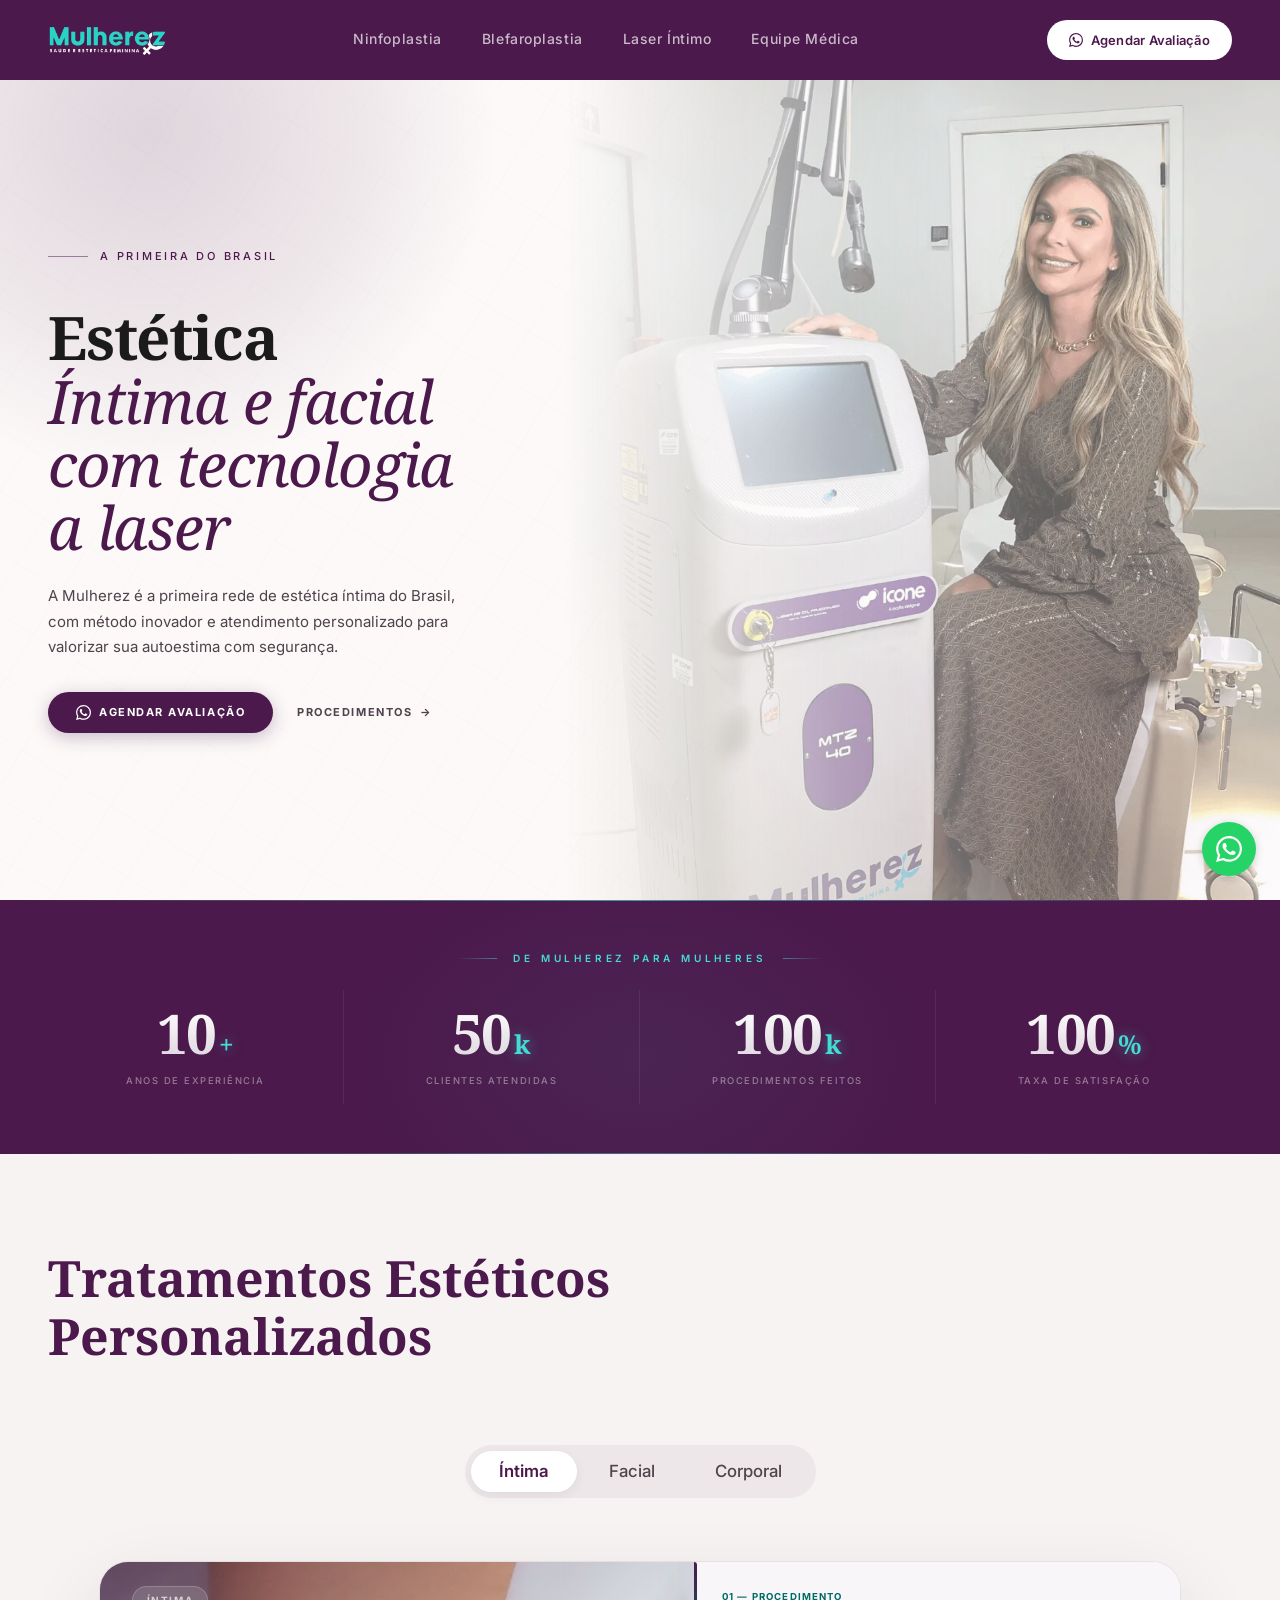
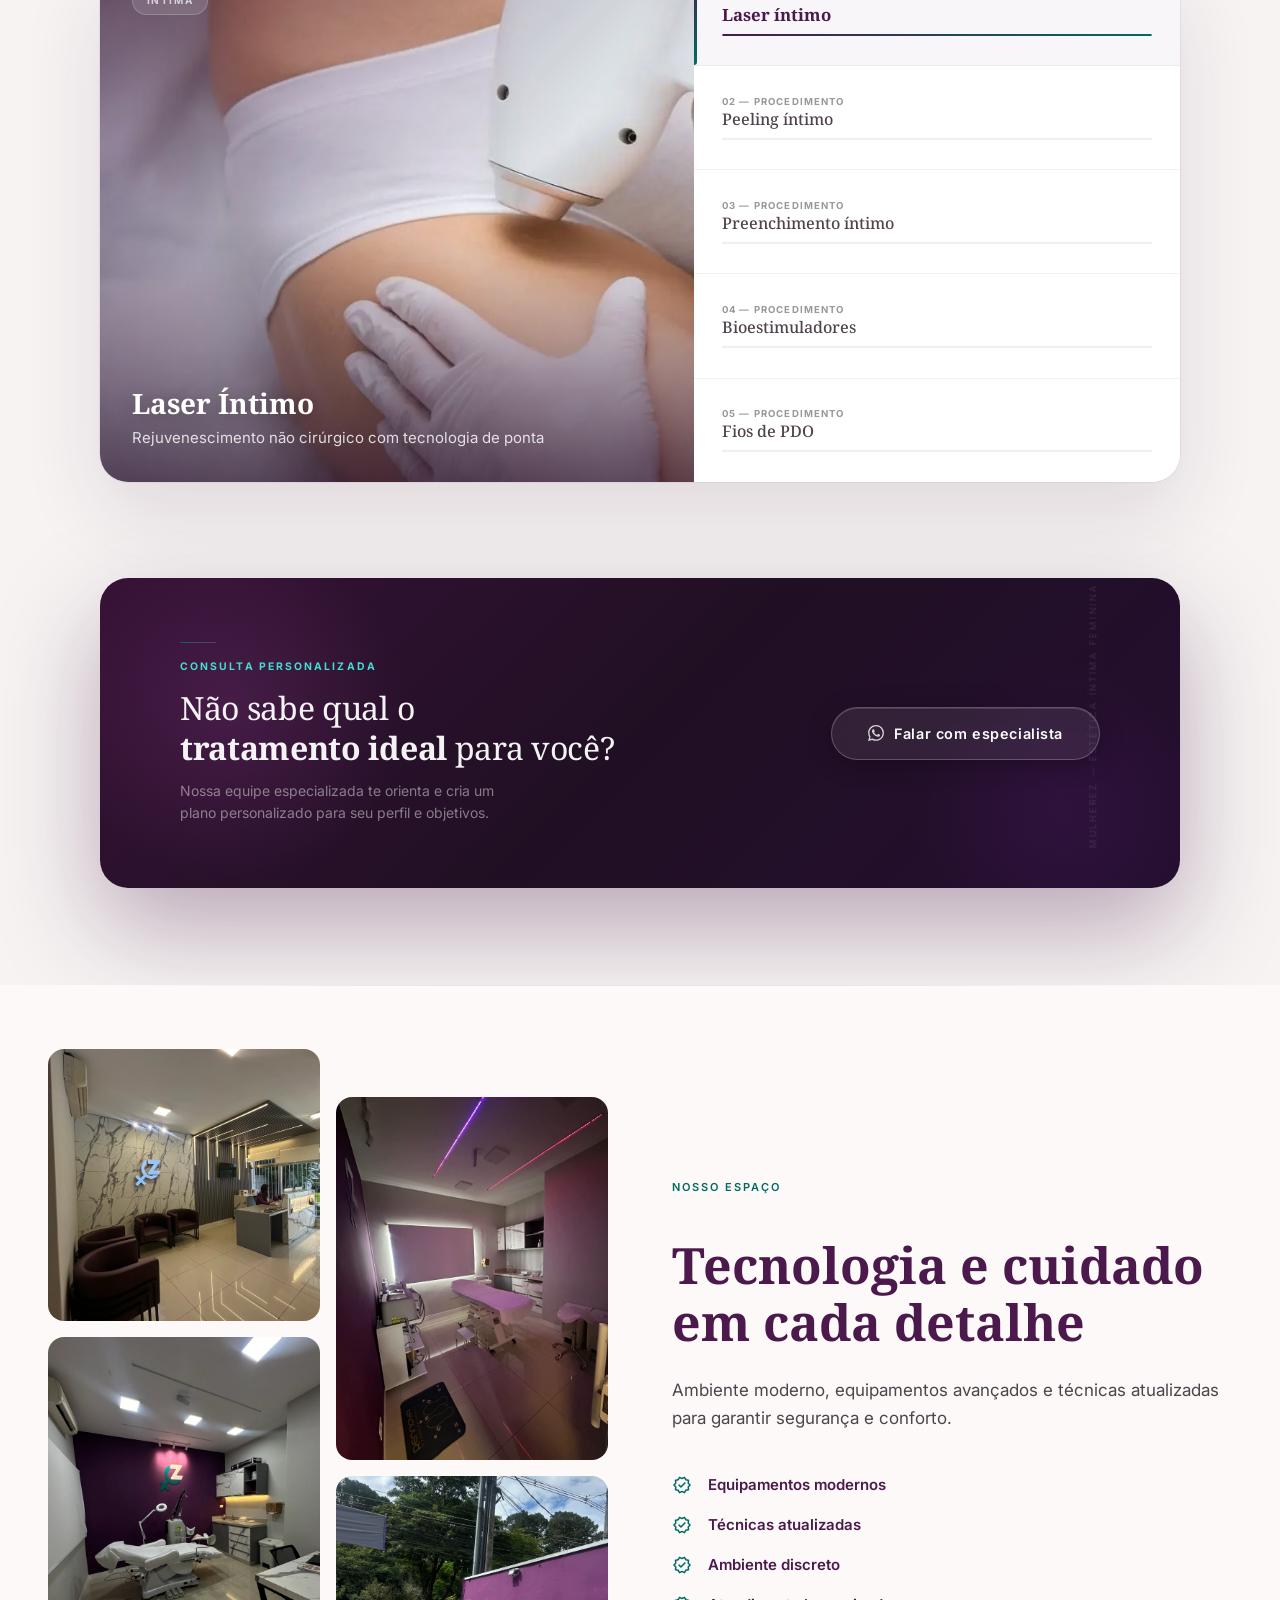
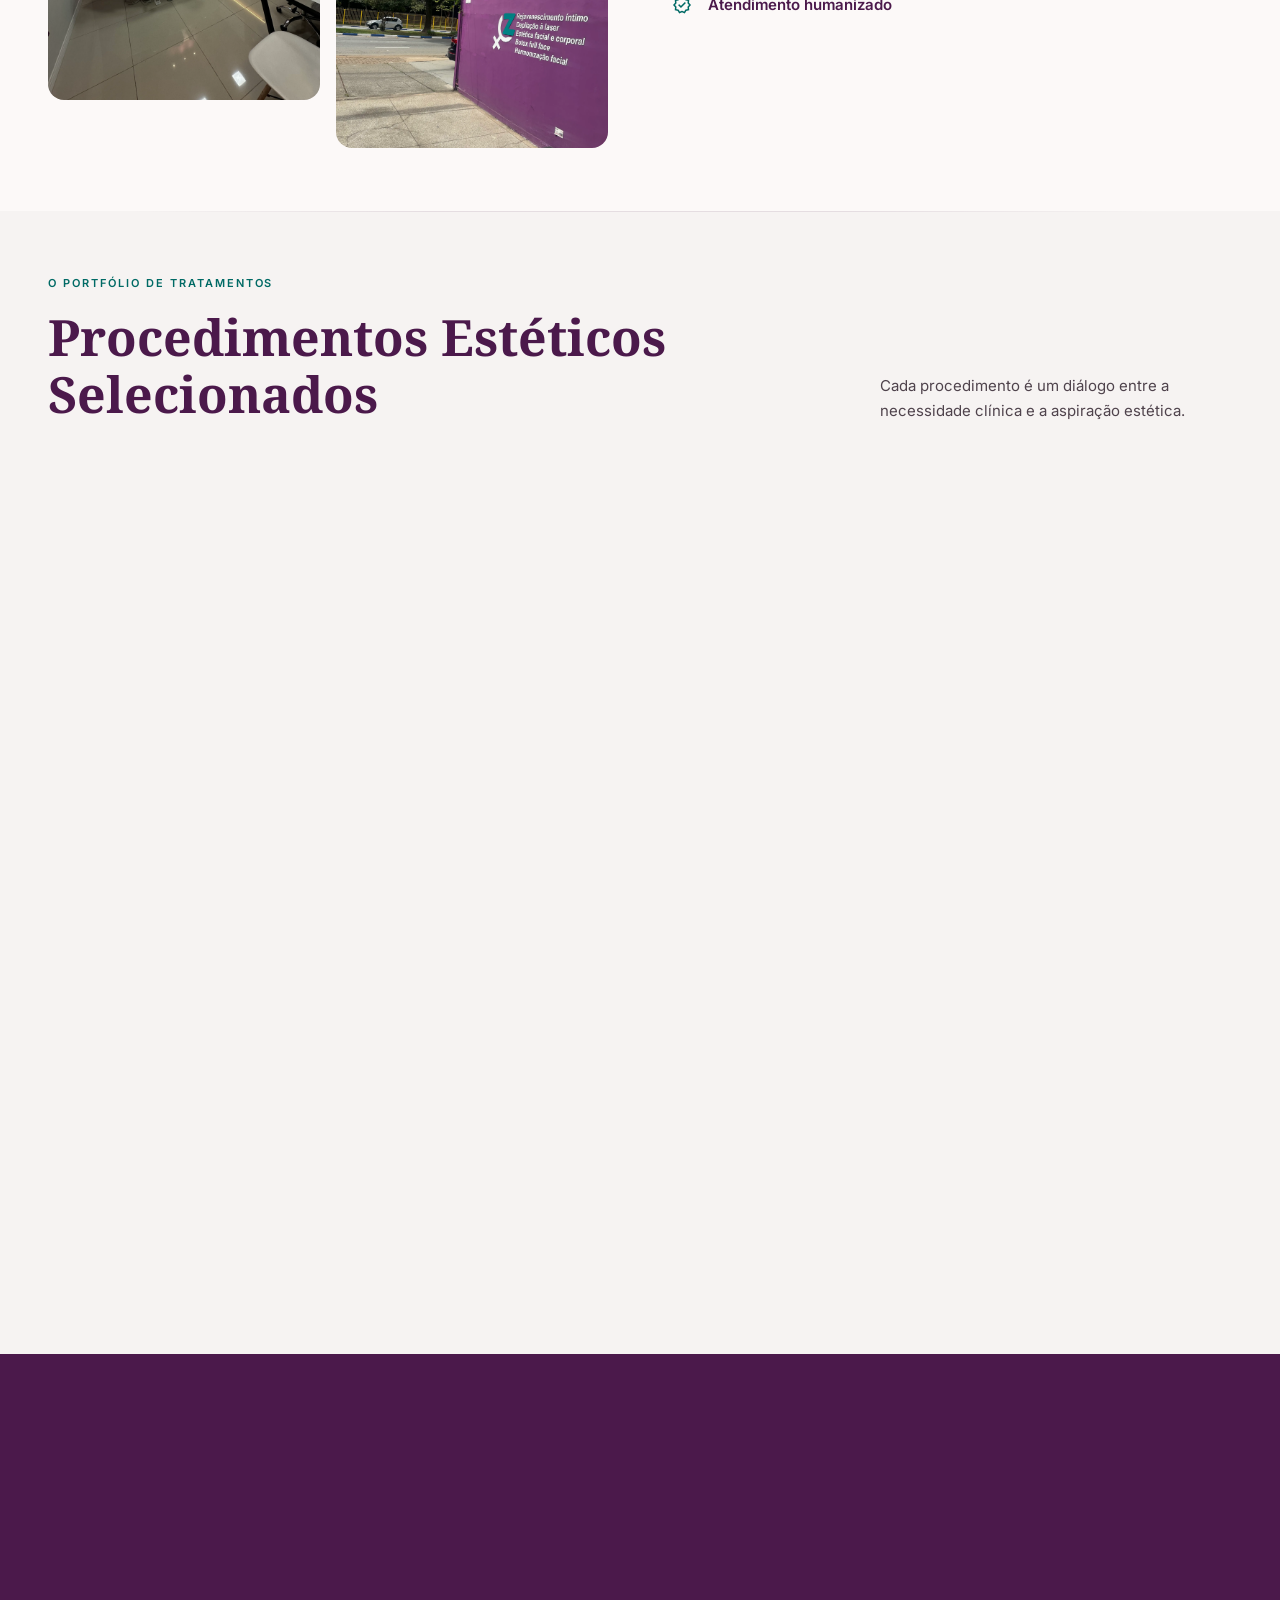
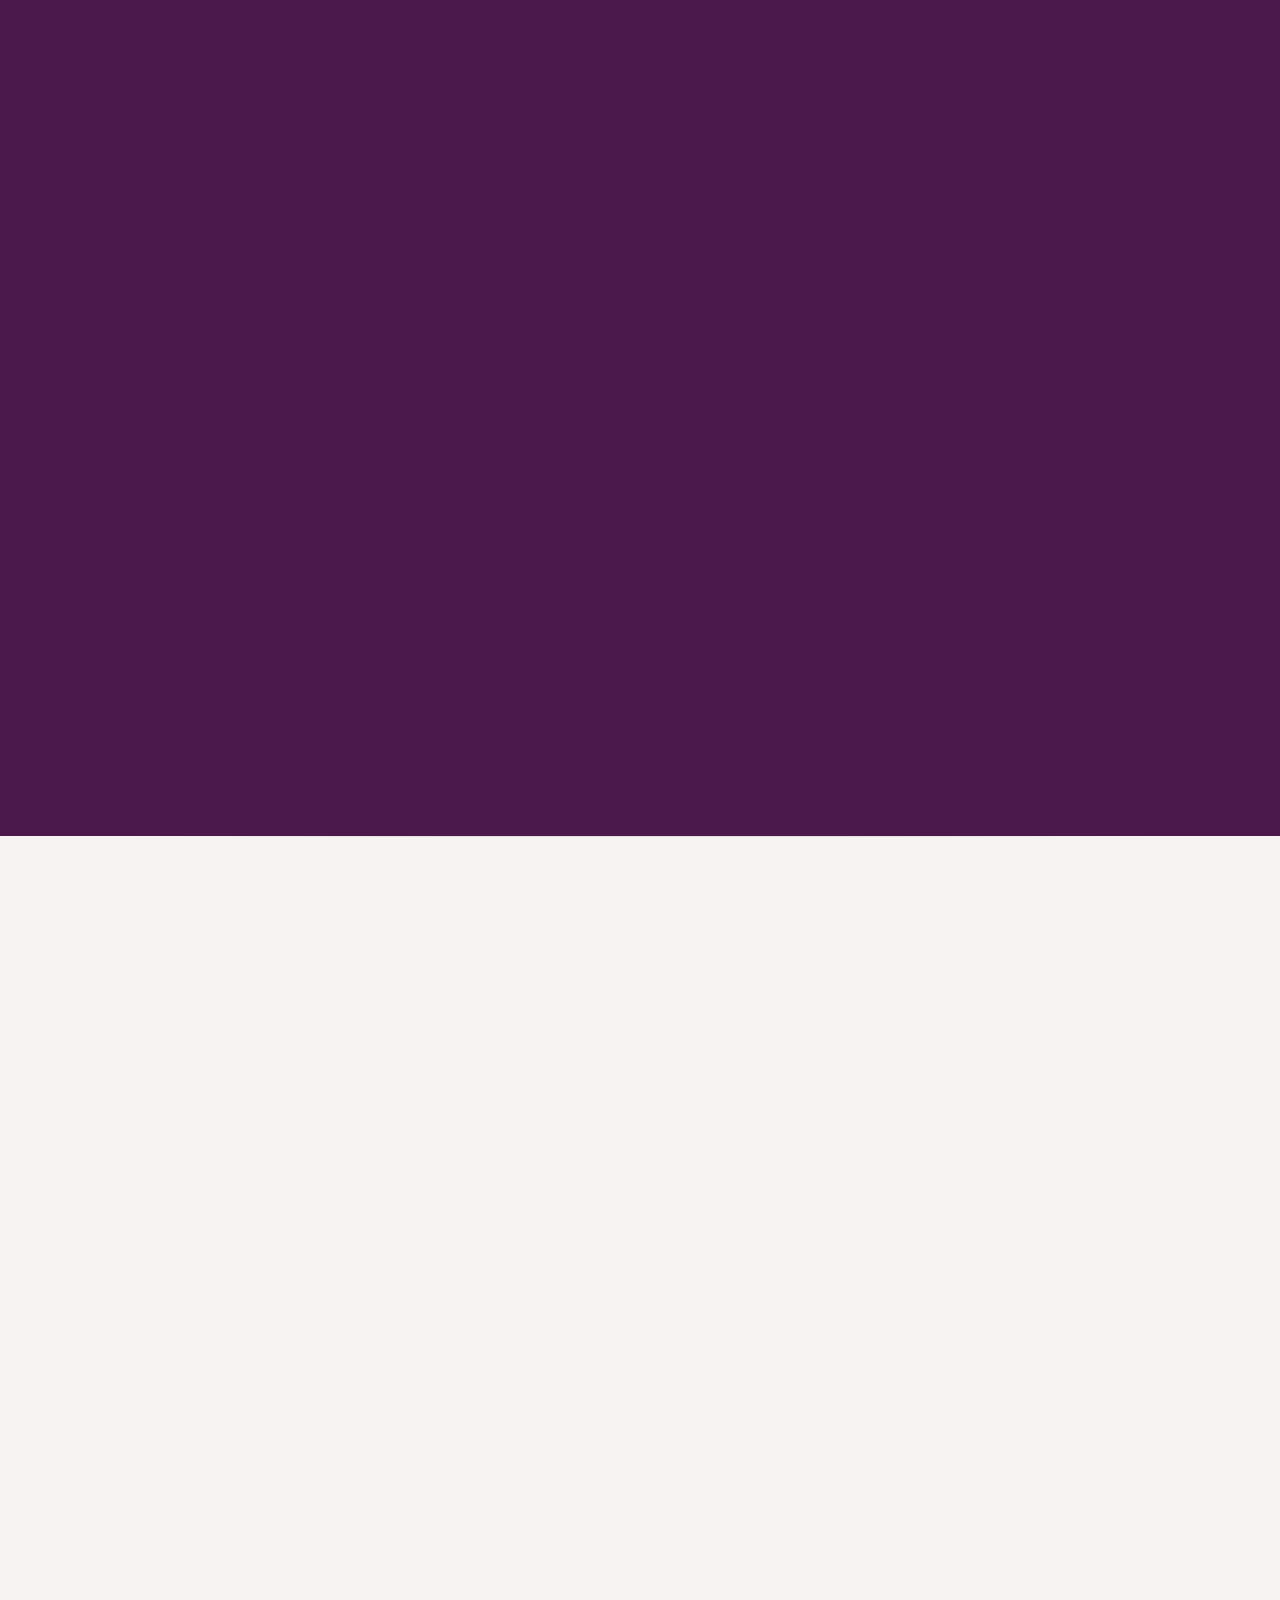
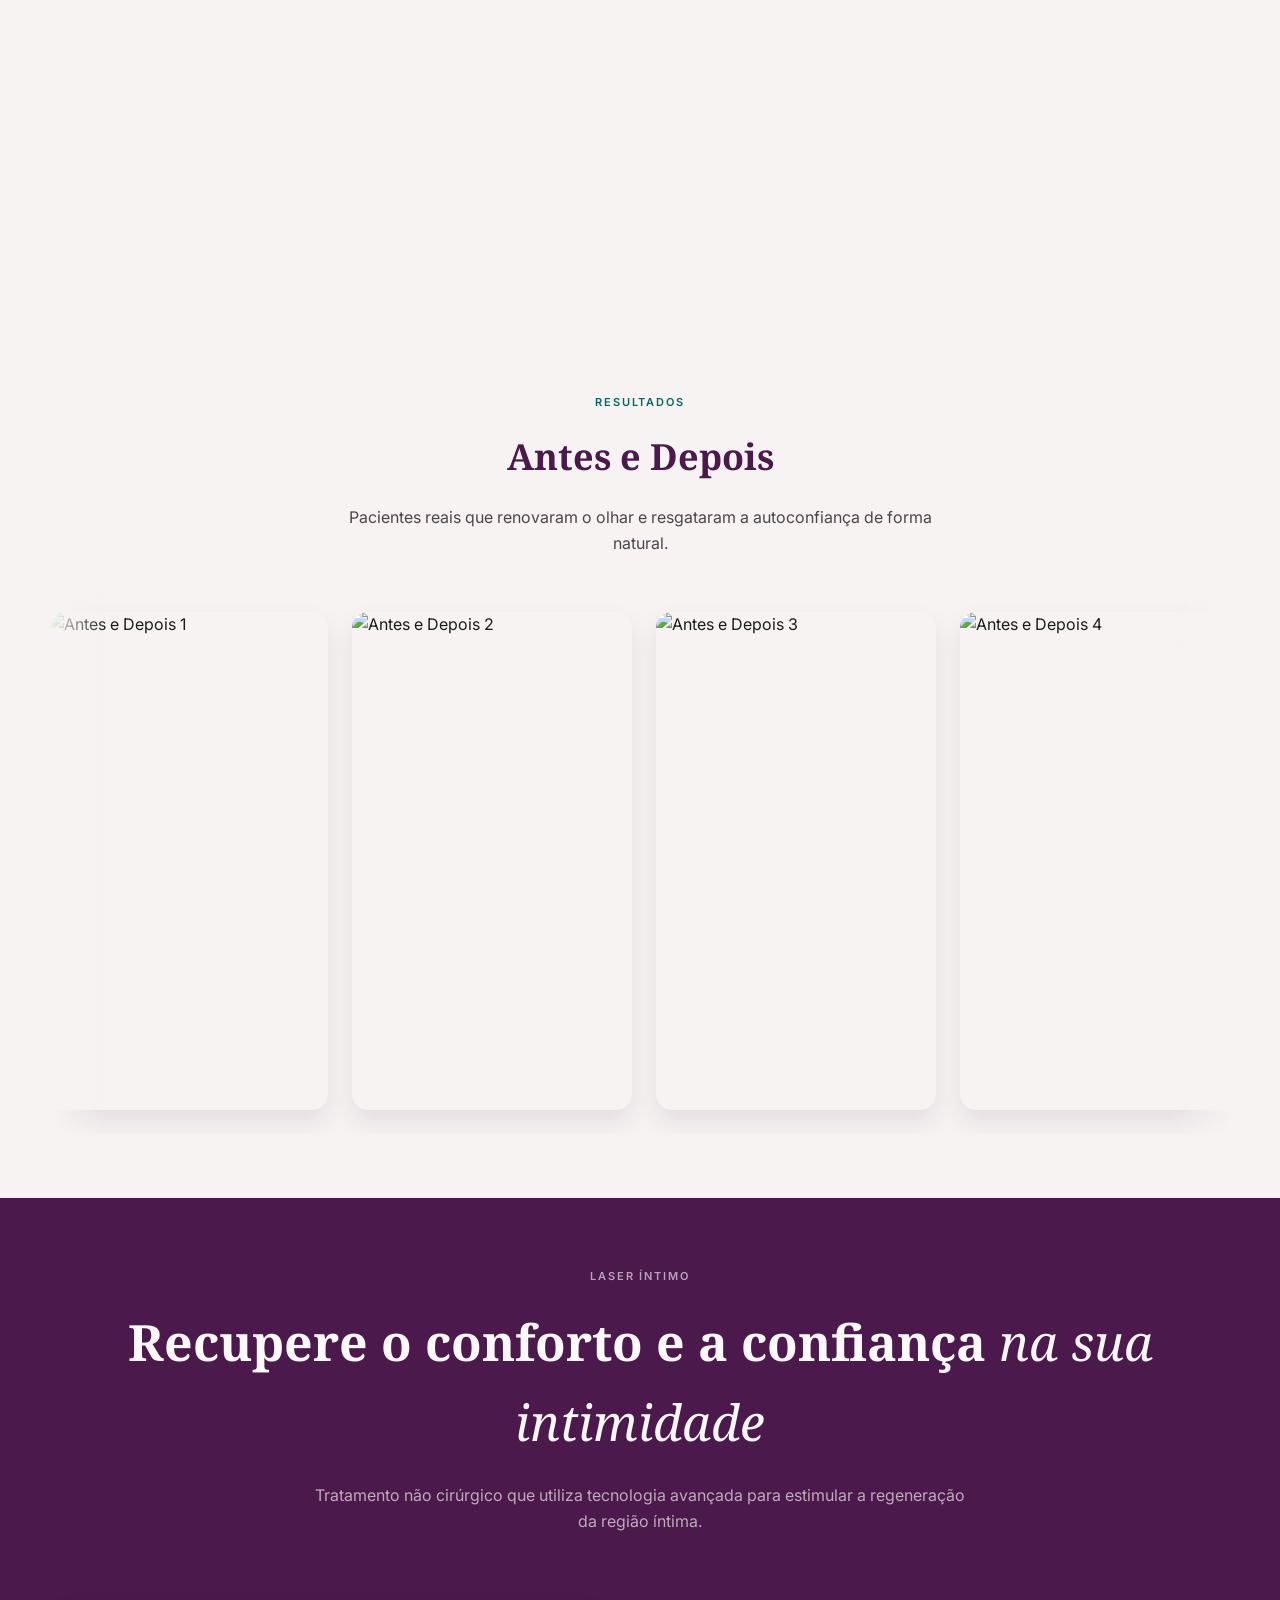
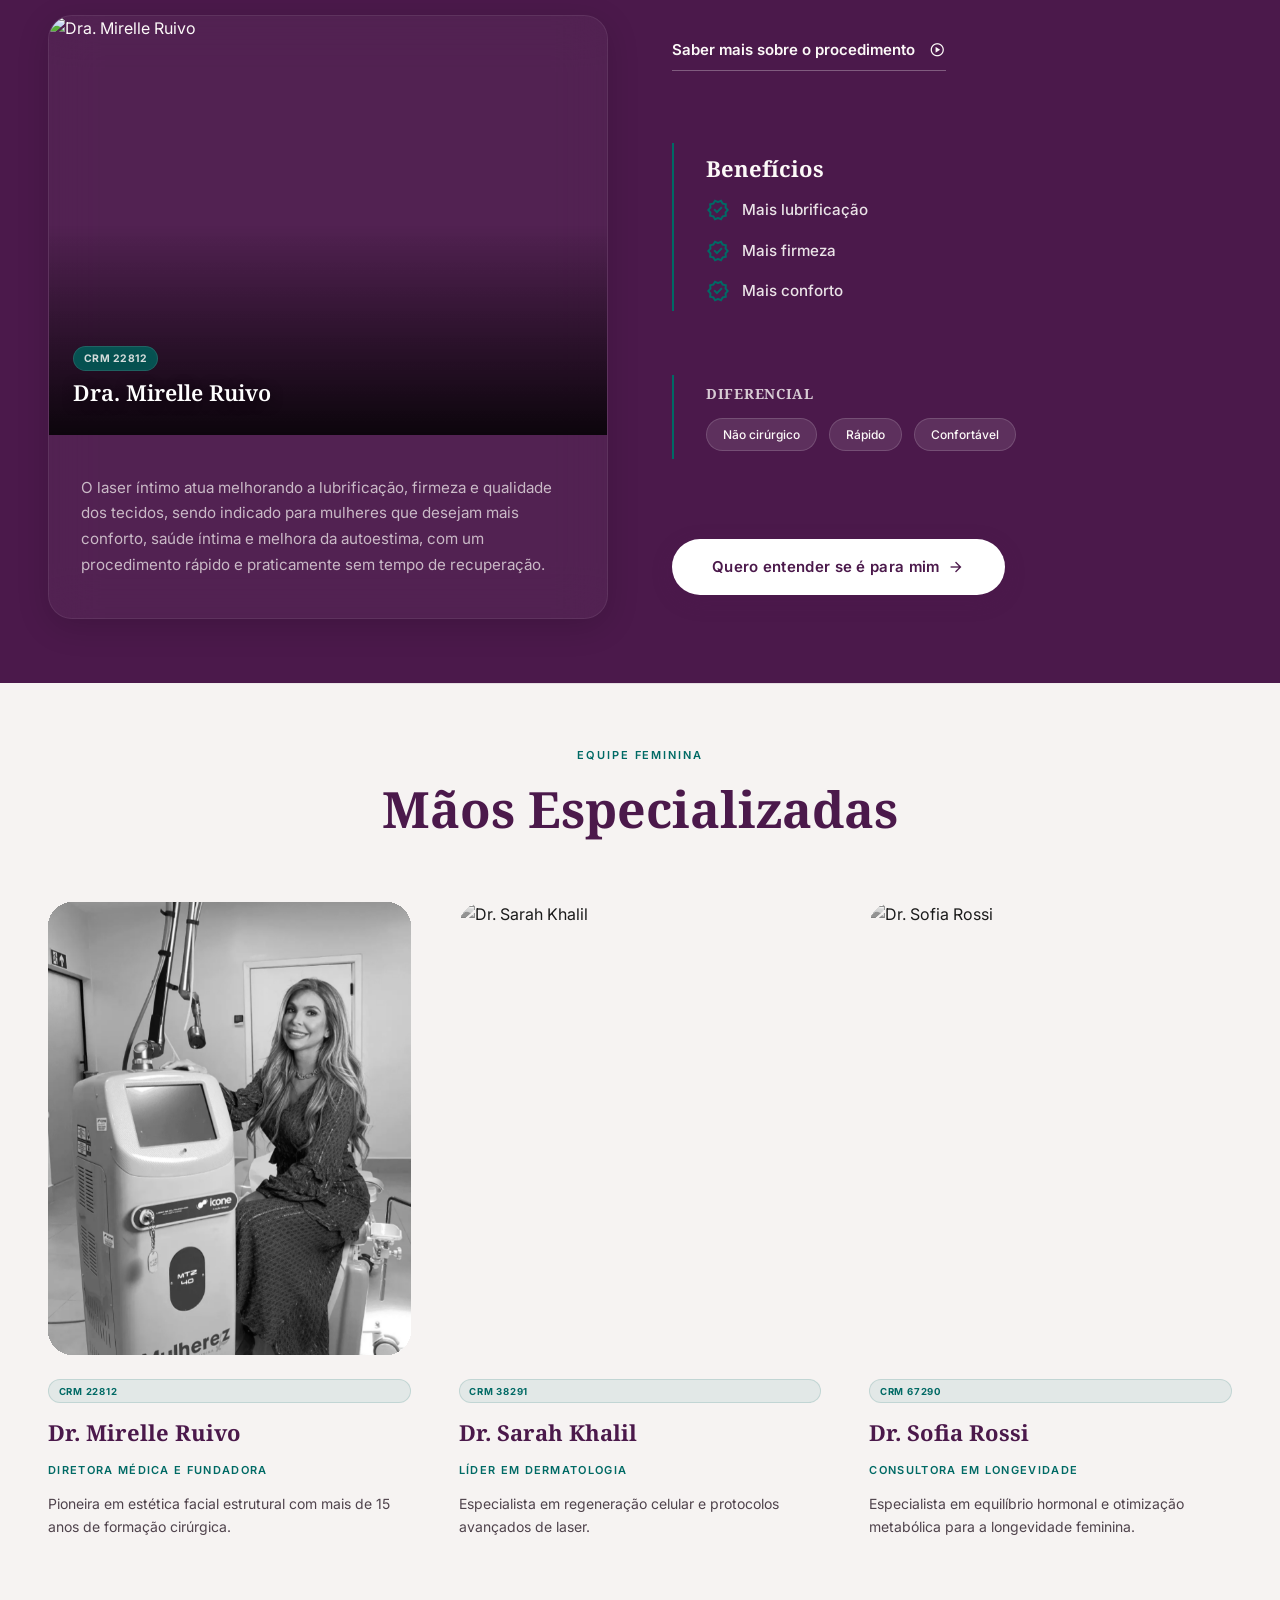
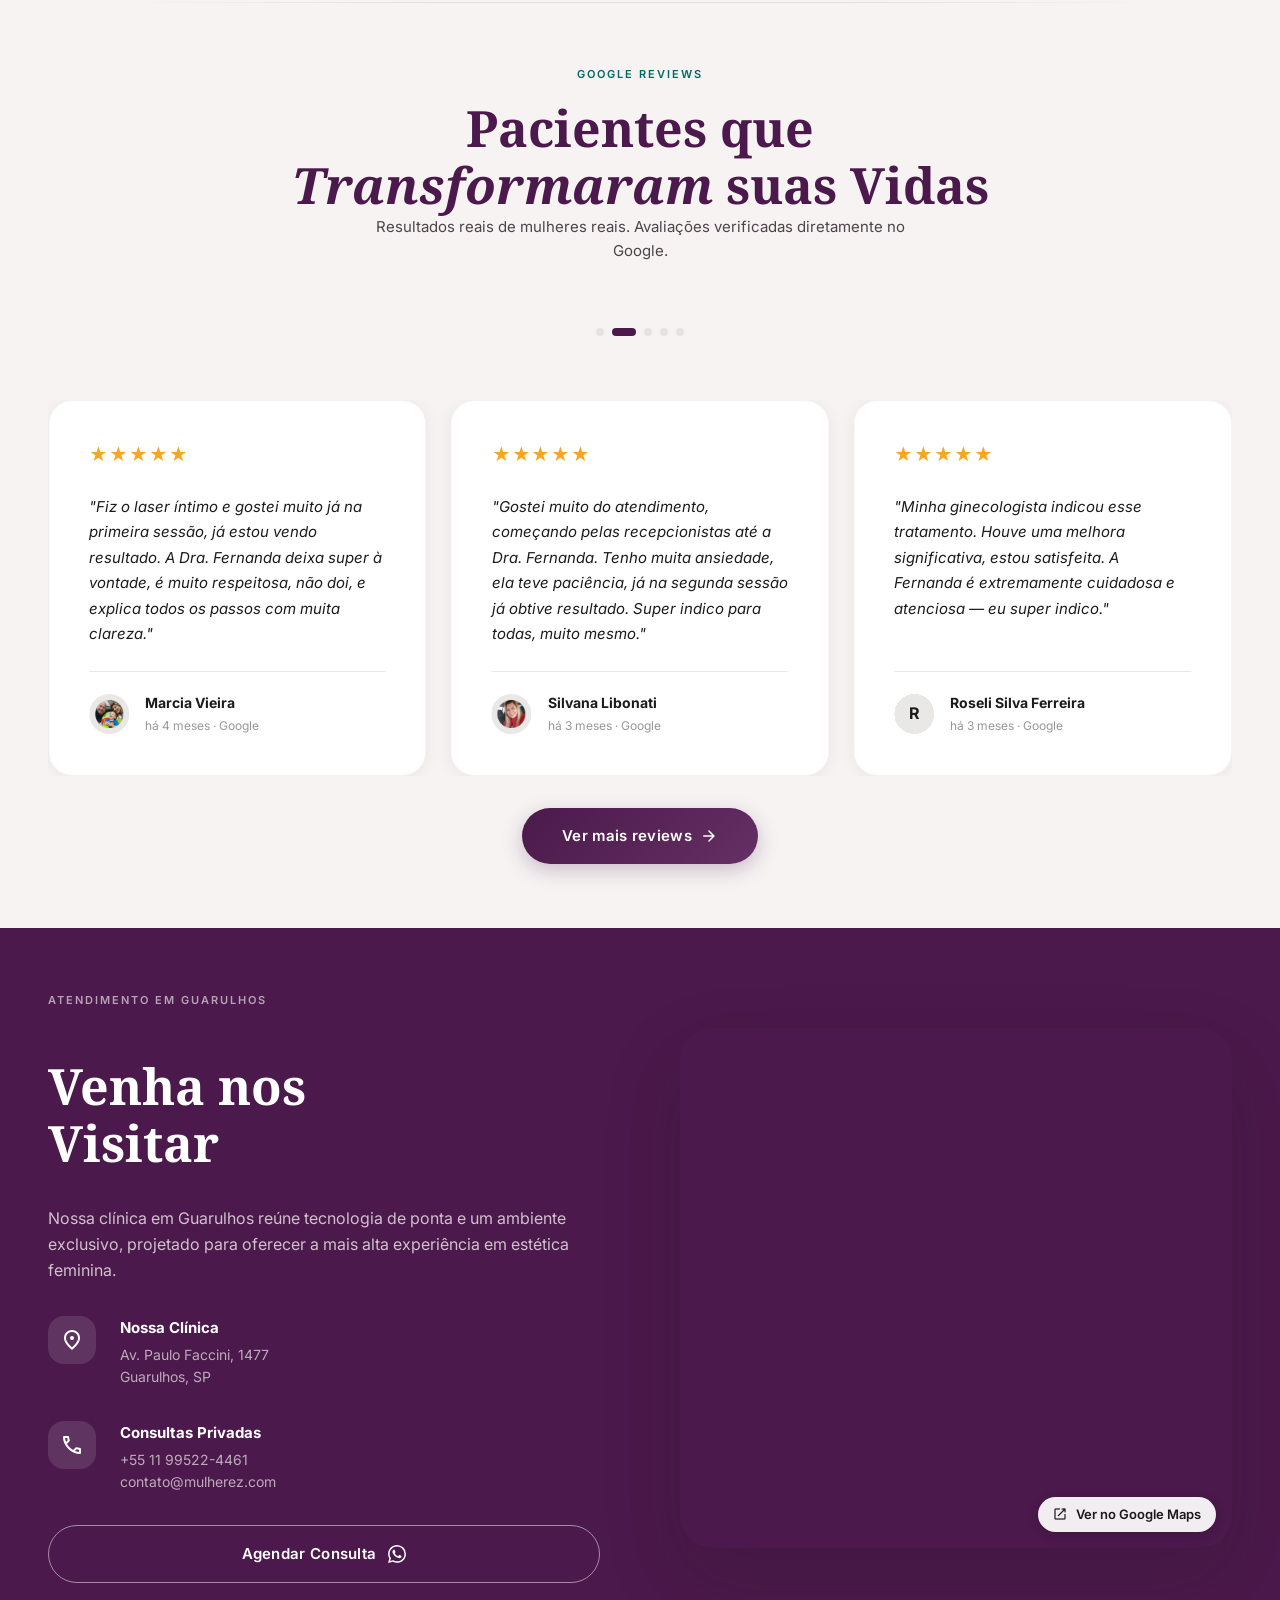
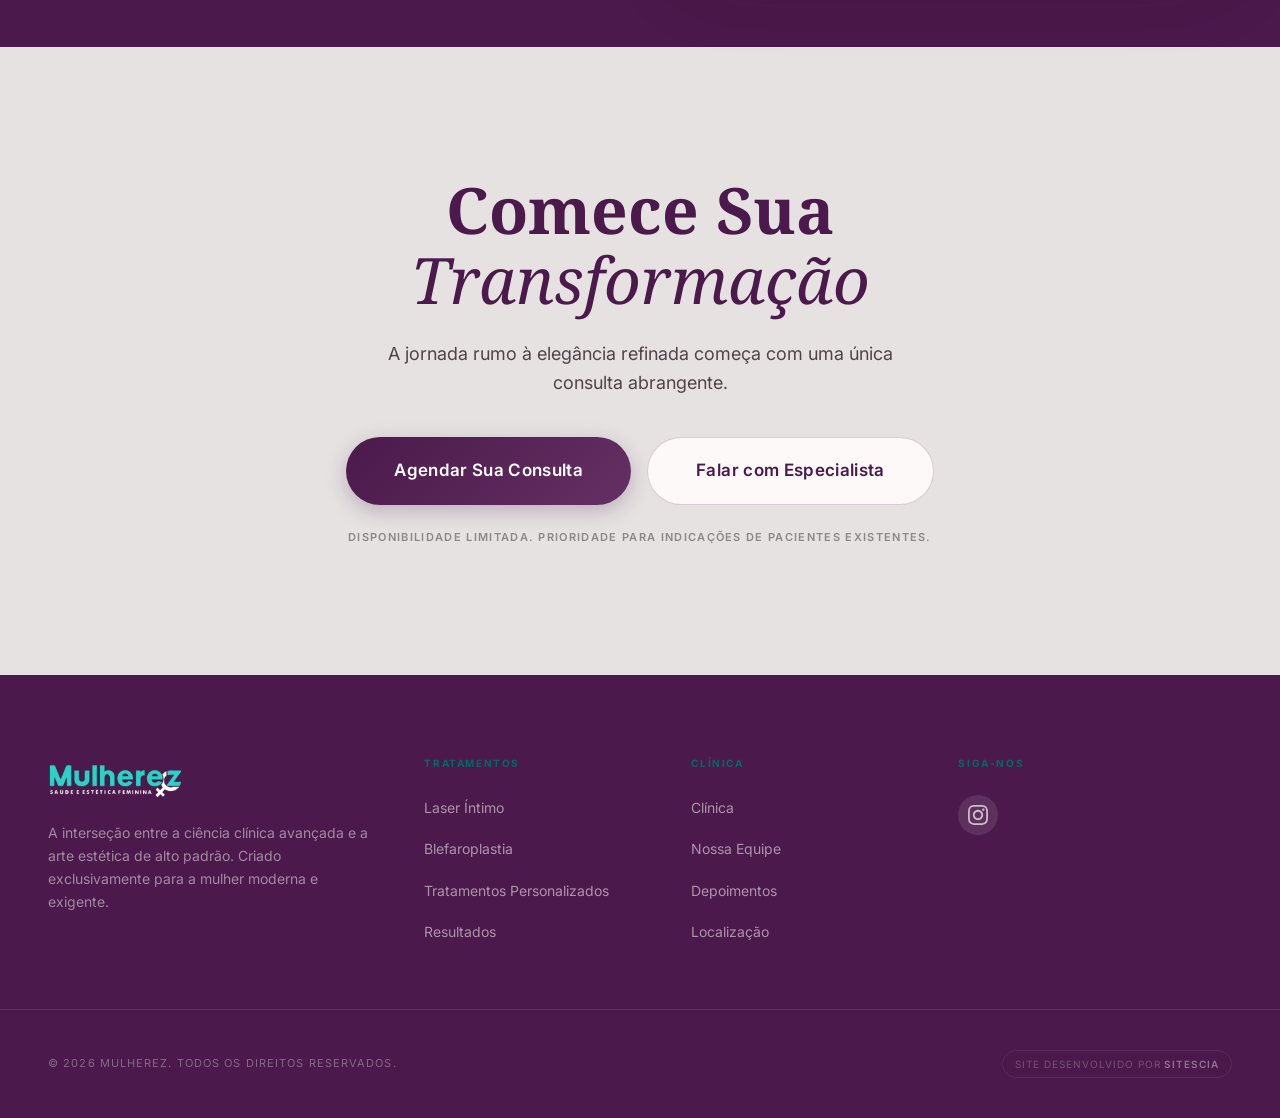
==== mulherez/index.html @ 87f73863 "mudança de imagens e inserção modal vidoes explicação ninfoplastia" ====
<!DOCTYPE html>
<html lang="pt-BR">

<head>
  <meta charset="UTF-8" />
  <meta name="viewport" content="width=device-width, initial-scale=1.0" />
  <meta name="description"
    content="Onde a precisão médica avançada encontra a arte da estética de alto padrão. Um santuário criado para a mulher sofisticada." />
  <title>Mulherez | O Atelier Clínico</title>

  <!-- Fonts -->
  <link rel="preconnect" href="https://fonts.googleapis.com" />
  <link rel="preconnect" href="https://fonts.gstatic.com" crossorigin />
  <link
    href="https://fonts.googleapis.com/css2?family=Noto+Serif:ital,wght@0,400;0,700;1,400&family=Inter:wght@300;400;500;600;700;800;900&display=swap"
    rel="stylesheet" />
  <link href="https://fonts.googleapis.com/css2?family=Material+Symbols+Outlined:wght,FILL@100..700,0..1&display=swap"
    rel="stylesheet" />

  <!-- Styles -->
  <link rel="stylesheet" href="styles.css" />
  <style>
    /* Navbar Desktop Purple Theme Override */
    .nav {
      background: var(--c-primary) !important;
    }

    .nav.scrolled {
      background: rgba(75, 25, 75, 0.95) !important;
      backdrop-filter: blur(24px) !important;
      -webkit-backdrop-filter: blur(24px) !important;
      box-shadow: 0 4px 32px rgba(0, 0, 0, 0.2) !important;
    }

    .nav__link {
      color: rgba(255, 255, 255, 0.7) !important;
    }

    .nav__link:hover,
    .nav__link--active {
      color: var(--c-white) !important;
    }

    .nav__link::after {
      background: var(--c-white) !important;
    }

    .nav__burger span {
      background: var(--c-white) !important;
    }

    .btn-nav-whatsapp {
      background: var(--c-white) !important;
      color: var(--c-primary) !important;
      font-weight: 600 !important;
    }

    .btn-nav-whatsapp:hover {
      background: rgba(255, 255, 255, 0.9) !important;
      box-shadow: 0 4px 16px rgba(255, 255, 255, 0.25) !important;
      transform: translateY(-2px);
    }

    .subtle-card-cta {
      display: inline-flex;
      align-items: center;
      gap: 0.25rem;
      font-size: 0.85rem;
      font-weight: 600;
      color: var(--c-primary);
      text-decoration: none;
      opacity: 0.7;
      transition: opacity 0.3s ease;
      margin-top: 1rem;
    }

    .subtle-card-cta:hover {
      opacity: 1;
    }

    .subtle-card-cta .material-symbols-outlined {
      font-size: 1.1rem;
      transition: transform 0.3s ease;
    }

    .subtle-card-cta:hover .material-symbols-outlined {
      transform: translateX(4px);
    }
  </style>
</head>

<body>

  <!-- ══════════════════════════════════════════
       PRELOADER
  ══════════════════════════════════════════ -->
  <div class="preloader" id="preloader" aria-hidden="true">
    <div class="preloader__inner">
      <p class="preloader__brand">Mulherez</p>
      <div class="preloader__bar-track">
        <div class="preloader__bar" id="preloaderBar"></div>
      </div>
      <span class="preloader__tagline">Estética Íntima Feminina</span>
    </div>
  </div>

  <!-- ══════════════════════════════════════════
       SCROLL PROGRESS
  ══════════════════════════════════════════ -->
  <div class="scroll-progress" id="scrollProgress" aria-hidden="true"></div>

  <!-- ══════════════════════════════════════════
       NAVIGATION
  ══════════════════════════════════════════ -->
  <nav class="nav" id="nav">
    <div class="nav__inner">
      <a href="#hero" class="nav__brand">
        <!-- Substitua o src abaixo pelo link da logo real -->
        <img src="img/logo_mulherez.webp" alt="Mulherez" class="nav__logo"
          onerror="this.style.display='none';this.nextElementSibling.style.display='block'" />
        <span class="nav__brand-text" style="display:none">Mulherez</span>
      </a>

      <div class="nav__links" id="navLinks">
        <a href="#results" class="nav__link nav__link--active">Ninfoplastia</a>
        <a href="#blefaroplastia" class="nav__link">Blefaroplastia</a>
        <a href="#laser-intimo" class="nav__link">Laser Íntimo</a>
        <a href="#team" class="nav__link">Equipe Médica</a>
      </div>

      <a href="https://api.whatsapp.com/send/?phone=5511995224461" target="_blank" rel="noopener noreferrer"
        class="btn btn-nav-whatsapp btn--sm nav-cta" data-magnetic>
        <svg xmlns="http://www.w3.org/2000/svg" viewBox="0 0 24 24" fill="currentColor" width="14" height="14"
          aria-hidden="true" style="flex-shrink:0">
          <path
            d="M17.472 14.382c-.297-.149-1.758-.867-2.03-.967-.273-.099-.471-.148-.67.15-.197.297-.767.966-.94 1.164-.173.199-.347.223-.644.075-.297-.15-1.255-.463-2.39-1.475-.883-.788-1.48-1.761-1.653-2.059-.173-.297-.018-.458.13-.606.134-.133.298-.347.446-.52.149-.174.198-.298.298-.497.099-.198.05-.371-.025-.52-.075-.149-.669-1.612-.916-2.207-.242-.579-.487-.5-.669-.51-.173-.008-.371-.01-.57-.01-.198 0-.52.074-.792.372-.272.297-1.04 1.016-1.04 2.479 0 1.462 1.065 2.875 1.213 3.074.149.198 2.096 3.2 5.077 4.487.709.306 1.262.489 1.694.625.712.227 1.36.195 1.871.118.571-.085 1.758-.719 2.006-1.413.248-.694.248-1.289.173-1.413-.074-.124-.272-.198-.57-.347m-5.421 7.403h-.004a9.87 9.87 0 01-5.031-1.378l-.361-.214-3.741.982.998-3.648-.235-.374a9.86 9.86 0 01-1.51-5.26c.001-5.45 4.436-9.884 9.888-9.884 2.64 0 5.122 1.03 6.988 2.898a9.825 9.825 0 012.893 6.994c-.003 5.45-4.437 9.884-9.885 9.884m8.413-18.297A11.815 11.815 0 0012.05 0C5.495 0 .16 5.335.157 11.892c0 2.096.547 4.142 1.588 5.945L.057 24l6.305-1.654a11.882 11.882 0 005.683 1.448h.005c6.554 0 11.89-5.335 11.893-11.893a11.821 11.821 0 00-3.48-8.413z" />
        </svg>
        <span class="nav-cta-text">Agendar Avaliação</span>
      </a>

      <button class="nav__burger" id="navBurger" aria-label="Abrir navegação" aria-expanded="false">
        <span></span><span></span><span></span>
      </button>
    </div>
  </nav>

  <!-- Mobile Menu -->
  <div class="mob-menu" id="mobMenu" aria-hidden="true">
    <div class="mob-menu__inner">
      <a href="#results" class="mob-menu__link">Ninfoplastia</a>
      <a href="#blefaroplastia" class="mob-menu__link">Blefaroplastia</a>
      <a href="#laser-intimo" class="mob-menu__link">Laser Íntimo</a>
      <a href="#team" class="mob-menu__link">Equipe Médica</a>
      <button class="btn btn-nav-whatsapp btn--full">
        <svg xmlns="http://www.w3.org/2000/svg" viewBox="0 0 24 24" fill="currentColor" width="14" height="14"
          aria-hidden="true" style="flex-shrink:0">
          <path
            d="M17.472 14.382c-.297-.149-1.758-.867-2.03-.967-.273-.099-.471-.148-.67.15-.197.297-.767.966-.94 1.164-.173.199-.347.223-.644.075-.297-.15-1.255-.463-2.39-1.475-.883-.788-1.48-1.761-1.653-2.059-.173-.297-.018-.458.13-.606.134-.133.298-.347.446-.52.149-.174.198-.298.298-.497.099-.198.05-.371-.025-.52-.075-.149-.669-1.612-.916-2.207-.242-.579-.487-.5-.669-.51-.173-.008-.371-.01-.57-.01-.198 0-.52.074-.792.372-.272.297-1.04 1.016-1.04 2.479 0 1.462 1.065 2.875 1.213 3.074.149.198 2.096 3.2 5.077 4.487.709.306 1.262.489 1.694.625.712.227 1.36.195 1.871.118.571-.085 1.758-.719 2.006-1.413.248-.694.248-1.289.173-1.413-.074-.124-.272-.198-.57-.347m-5.421 7.403h-.004a9.87 9.87 0 01-5.031-1.378l-.361-.214-3.741.982.998-3.648-.235-.374a9.86 9.86 0 01-1.51-5.26c.001-5.45 4.436-9.884 9.888-9.884 2.64 0 5.122 1.03 6.988 2.898a9.825 9.825 0 012.893 6.994c-.003 5.45-4.437 9.884-9.885 9.884m8.413-18.297A11.815 11.815 0 0012.05 0C5.495 0 .16 5.335.157 11.892c0 2.096.547 4.142 1.588 5.945L.057 24l6.305-1.654a11.882 11.882 0 005.683 1.448h.005c6.554 0 11.89-5.335 11.893-11.893a11.821 11.821 0 00-3.48-8.413z" />
        </svg>
        Agendar Consulta
      </button>
    </div>
  </div>

  <!-- ══════════════════════════════════════════
       HERO
  ══════════════════════════════════════════ -->
  <header class="hero" id="hero">

    <!-- ── HERO BACKGROUND AMBIENCE (purely decorative, CSS-animated) ── -->
    <div class="hero__bg" aria-hidden="true">
      <div class="hero__orb hero__orb--1"></div>
      <div class="hero__orb hero__orb--2"></div>
      <div class="hero__sheen hero__sheen--1"></div>
      <div class="hero__sheen hero__sheen--2"></div>
      <div class="hero__sheen hero__sheen--3"></div>
      <svg class="hero__grid" xmlns="http://www.w3.org/2000/svg">
        <defs>
          <pattern id="hero-grid-pat" width="52" height="52" patternUnits="userSpaceOnUse"
            patternTransform="rotate(32)">
            <path d="M52 0L0 0 0 52" fill="none" stroke="rgba(75,25,75,0.042)" stroke-width="0.5" />
          </pattern>
        </defs>
        <rect width="100%" height="100%" fill="url(#hero-grid-pat)" />
      </svg>
    </div>

    <!-- Floral portrait — bloom emerges from the right, masked -->
    <div class="hero__portrait" aria-hidden="true">
      <img src="img/Dra._Mirelle_Ruivo.webp" alt="Dra. Mirelle Ruivo" class="hero__portrait-img" />
    </div>

    <div class="container">
      <div class="hero__layout">
        <div class="hero__body">

          <span class="eyebrow hero__eyebrow" data-reveal data-delay="0">A primeira do Brasil</span>

          <h1 class="hero__title" data-reveal data-delay="120">
            Estética
            <em class="hero__em">Íntima e facial<br>com tecnologia<br>a laser</em>
          </h1>

          <p class="hero__sub" data-reveal data-delay="240">
            A Mulherez é a primeira rede de estética íntima do Brasil, com método
            inovador e atendimento personalizado para valorizar sua autoestima com segurança.
          </p>

          <div class="hero__actions" data-reveal data-delay="360">
            <button class="btn btn--pill-dark" data-magnetic>
              <svg xmlns="http://www.w3.org/2000/svg" viewBox="0 0 24 24" fill="currentColor" width="15" height="15"
                aria-hidden="true" style="flex-shrink:0">
                <path
                  d="M17.472 14.382c-.297-.149-1.758-.867-2.03-.967-.273-.099-.471-.148-.67.15-.197.297-.767.966-.94 1.164-.173.199-.347.223-.644.075-.297-.15-1.255-.463-2.39-1.475-.883-.788-1.48-1.761-1.653-2.059-.173-.297-.018-.458.13-.606.134-.133.298-.347.446-.52.149-.174.198-.298.298-.497.099-.198.05-.371-.025-.52-.075-.149-.669-1.612-.916-2.207-.242-.579-.487-.5-.669-.51-.173-.008-.371-.01-.57-.01-.198 0-.52.074-.792.372-.272.297-1.04 1.016-1.04 2.479 0 1.462 1.065 2.875 1.213 3.074.149.198 2.096 3.2 5.077 4.487.709.306 1.262.489 1.694.625.712.227 1.36.195 1.871.118.571-.085 1.758-.719 2.006-1.413.248-.694.248-1.289.173-1.413-.074-.124-.272-.198-.57-.347m-5.421 7.403h-.004a9.87 9.87 0 01-5.031-1.378l-.361-.214-3.741.982.998-3.648-.235-.374a9.86 9.86 0 01-1.51-5.26c.001-5.45 4.436-9.884 9.888-9.884 2.64 0 5.122 1.03 6.988 2.898a9.825 9.825 0 012.893 6.994c-.003 5.45-4.437 9.884-9.885 9.884m8.413-18.297A11.815 11.815 0 0012.05 0C5.495 0 .16 5.335.157 11.892c0 2.096.547 4.142 1.588 5.945L.057 24l6.305-1.654a11.882 11.882 0 005.683 1.448h.005c6.554 0 11.89-5.335 11.893-11.893a11.821 11.821 0 00-3.48-8.413z" />
              </svg>
              Agendar Avaliação
            </button>
            <a href="#treatments" class="hero__text-link">
              Procedimentos <span aria-hidden="true">→</span>
            </a>
          </div>

        </div>
      </div>
    </div>
  </header>

  <!-- ══════════════════════════════════════════
       SCIENTIFIC AUTHORITY — STATS
  ══════════════════════════════════════════ -->
  <section class="stats-band" id="stats">
    <div class="container">
      <p class="stats-band__eyebrow" data-reveal="up"> De Mulherez para Mulheres</p>
      <div class="stats-grid">

        <div class="stat" data-reveal="up" data-delay="0">
          <div class="stat__row">
            <span class="stat__num" data-count="10">0</span>
            <span class="stat__unit">+</span>
          </div>
          <p class="stat__label">Anos de Experiência</p>
        </div>

        <div class="stat" data-reveal="up" data-delay="100">
          <div class="stat__row">
            <span class="stat__num" data-count="50">0</span>
            <span class="stat__unit">k</span>
          </div>
          <p class="stat__label">Clientes Atendidas</p>
        </div>

        <div class="stat" data-reveal="up" data-delay="200">
          <div class="stat__row">
            <span class="stat__num" data-count="100">0</span>
            <span class="stat__unit">k</span>
          </div>
          <p class="stat__label">Procedimentos Feitos</p>
        </div>

        <div class="stat" data-reveal="up" data-delay="300">
          <div class="stat__row">
            <span class="stat__num" data-count="100">0</span>
            <span class="stat__unit">%</span>
          </div>
          <p class="stat__label">Taxa de Satisfação</p>
        </div>

      </div>
    </div>
  </section>

  <!-- ══════════════════════════════════════════
       TRATAMENTOS ESTÉTICOS PERSONALIZADOS (TABS)
  ══════════════════════════════════════════ -->
  <section class="section tabs-section" id="custom-treatments">
    <div class="container">
      <div class="section-header" data-reveal="up">
        <div>
          <h2 class="section-title" style="margin-bottom: 0;">Tratamentos Estéticos<br>Personalizados</h2>
        </div>
      </div>

      <div class="tabs-container" data-reveal="up" data-delay="100">
        <!-- Tabs Nav (Top Level) -->
        <div class="tabs-nav-top">
          <button class="tab-btn-top active" data-tab="intima">Íntima</button>
          <button class="tab-btn-top" data-tab="facial">Facial</button>
          <button class="tab-btn-top" data-tab="corporal">Corporal</button>
        </div>

        <!-- Tab Contents -->
        <div class="tabs-content">
          <!-- Íntima -->
          <div class="tab-pane active" id="tab-intima">

            <!-- MOBILE CAROUSEL -->
            <div class="mob-tc" aria-label="Carrossel de tratamentos íntimos">
              <div class="mob-tc__wrapper">
                <div class="mob-tc__track">
                  <div class="mob-tc__card">
                    <div class="mob-tc__img"><img
                        src="img/laser-intimo.webp"
                        alt="Laser íntimo" loading="lazy"></div>
                    <div class="mob-tc__overlay">
                      <span class="mob-tc__tag">Íntima</span>
                      <h4 class="mob-tc__title">Laser Íntimo</h4>
                      <p class="mob-tc__desc">Rejuvenescimento não cirúrgico</p>
                    </div>
                  </div>
                  <div class="mob-tc__card">
                    <div class="mob-tc__img"><img
                        src="img/peeling-intimo.webp"
                        alt="Peeling íntimo" loading="lazy"></div>
                    <div class="mob-tc__overlay">
                      <span class="mob-tc__tag">Íntima</span>
                      <h4 class="mob-tc__title">Peeling Íntimo</h4>
                      <p class="mob-tc__desc">Clareamento e renovação celular</p>
                    </div>
                  </div>
                  <div class="mob-tc__card">
                    <div class="mob-tc__img"><img
                        src="img/preenchimento.webp"
                        alt="Preenchimento íntimo" loading="lazy"></div>
                    <div class="mob-tc__overlay">
                      <span class="mob-tc__tag">Íntima</span>
                      <h4 class="mob-tc__title">Preenchimento Íntimo</h4>
                      <p class="mob-tc__desc">Restauração de volume e estética</p>
                    </div>
                  </div>
                  <div class="mob-tc__card">
                    <div class="mob-tc__img"><img
                        src="img/bioestimulador.webp"
                        alt="Bioestimuladores" loading="lazy"></div>
                    <div class="mob-tc__overlay">
                      <span class="mob-tc__tag">Íntima</span>
                      <h4 class="mob-tc__title">Bioestimuladores</h4>
                      <p class="mob-tc__desc">Estímulo de colágeno natural</p>
                    </div>
                  </div>
                  <div class="mob-tc__card">
                    <div class="mob-tc__img"><img
                        src="img/fios-PDO.webp"
                        alt="Fios de PDO" loading="lazy"></div>
                    <div class="mob-tc__overlay">
                      <span class="mob-tc__tag">Íntima</span>
                      <h4 class="mob-tc__title">Fios de PDO</h4>
                      <p class="mob-tc__desc">Sustentação e firmeza dos tecidos</p>
                    </div>
                  </div>
                </div>
              </div>
              <div class="mob-tc__dots">
                <button class="mob-tc__dot mob-tc__dot--active"></button>
                <button class="mob-tc__dot"></button>
                <button class="mob-tc__dot"></button>
                <button class="mob-tc__dot"></button>
                <button class="mob-tc__dot"></button>
              </div>
              <div class="mob-tc__progress-bar">
                <div class="mob-tc__progress-fill"></div>
              </div>
            </div>

            <div class="stepper-carousel">
              <!-- LEFT: Image Panel -->
              <div class="stepper-content">
                <div class="stepper-card active">
                  <span class="stepper-card__badge">Íntima</span>
                  <div class="stepper-card__img"><img
                      src="img/laser-intimo.webp"
                      alt="Laser íntimo" loading="lazy"></div>
                  <div class="stepper-card__info">
                    <h4>Laser Íntimo</h4>
                    <p>Rejuvenescimento não cirúrgico com tecnologia de ponta</p>
                  </div>
                </div>
                <div class="stepper-card">
                  <span class="stepper-card__badge">Íntima</span>
                  <div class="stepper-card__img"><img
                      src="img/peeling-intimo.webp"
                      alt="Peeling íntimo" loading="lazy"></div>
                  <div class="stepper-card__info">
                    <h4>Peeling Íntimo</h4>
                    <p>Clareamento e renovação celular profunda</p>
                  </div>
                </div>
                <div class="stepper-card">
                  <span class="stepper-card__badge">Íntima</span>
                  <div class="stepper-card__img"><img
                      src="img/preenchimento.webp"
                      alt="Preenchimento íntimo" loading="lazy"></div>
                  <div class="stepper-card__info">
                    <h4>Preenchimento Íntimo</h4>
                    <p>Restauração de volume e estética feminina</p>
                  </div>
                </div>
                <div class="stepper-card">
                  <span class="stepper-card__badge">Íntima</span>
                  <div class="stepper-card__img"><img
                      src="img/bioestimulador.webp"
                      alt="Bioestimuladores" loading="lazy"></div>
                  <div class="stepper-card__info">
                    <h4>Bioestimuladores</h4>
                    <p>Estímulo de colágeno natural para firmeza íntima</p>
                  </div>
                </div>
                <div class="stepper-card">
                  <span class="stepper-card__badge">Íntima</span>
                  <div class="stepper-card__img"><img
                      src="img/fios-PDO.webp"
                      alt="Fios de PDO" loading="lazy"></div>
                  <div class="stepper-card__info">
                    <h4>Fios de PDO</h4>
                    <p>Sustentação e firmeza dos tecidos íntimos</p>
                  </div>
                </div>
              </div>

              <!-- RIGHT: Procedure List -->
              <div class="stepper-menu">
                <button class="stepper-btn active" data-index="0">
                  <span class="stepper-num">01 &mdash; Procedimento</span>
                  <span class="stepper-title">Laser íntimo</span>
                  <div class="stepper-progress">
                    <div class="stepper-bar"></div>
                  </div>
                </button>
                <button class="stepper-btn" data-index="1">
                  <span class="stepper-num">02 &mdash; Procedimento</span>
                  <span class="stepper-title">Peeling íntimo</span>
                  <div class="stepper-progress">
                    <div class="stepper-bar"></div>
                  </div>
                </button>
                <button class="stepper-btn" data-index="2">
                  <span class="stepper-num">03 &mdash; Procedimento</span>
                  <span class="stepper-title">Preenchimento íntimo</span>
                  <div class="stepper-progress">
                    <div class="stepper-bar"></div>
                  </div>
                </button>
                <button class="stepper-btn" data-index="3">
                  <span class="stepper-num">04 &mdash; Procedimento</span>
                  <span class="stepper-title">Bioestimuladores</span>
                  <div class="stepper-progress">
                    <div class="stepper-bar"></div>
                  </div>
                </button>
                <button class="stepper-btn" data-index="4">
                  <span class="stepper-num">05 &mdash; Procedimento</span>
                  <span class="stepper-title">Fios de PDO</span>
                  <div class="stepper-progress">
                    <div class="stepper-bar"></div>
                  </div>
                </button>
              </div>
            </div>
          </div>

          <!-- Facial -->
          <div class="tab-pane" id="tab-facial">

            <!-- MOBILE CAROUSEL -->
            <div class="mob-tc" aria-label="Carrossel de tratamentos faciais">
              <div class="mob-tc__wrapper">
                <div class="mob-tc__track">
                  <div class="mob-tc__card">
                    <div class="mob-tc__img"><img
                        src="img/blefaroplastia-a-laser.webp"
                        alt="Blefaroplastia a laser" loading="lazy"></div>
                    <div class="mob-tc__overlay">
                      <span class="mob-tc__tag">Facial</span>
                      <h4 class="mob-tc__title">Blefaroplastia a Laser</h4>
                      <p class="mob-tc__desc">Rejuvenescimento do olhar</p>
                    </div>
                  </div>
                  <div class="mob-tc__card">
                    <div class="mob-tc__img"><img
                        src="img/toxina-botulinica.webp"
                        alt="Toxina botulínica" loading="lazy"></div>
                    <div class="mob-tc__overlay">
                      <span class="mob-tc__tag">Facial</span>
                      <h4 class="mob-tc__title">Toxina Botulínica</h4>
                      <p class="mob-tc__desc">Suavização de rugas dinâmicas</p>
                    </div>
                  </div>
                  <div class="mob-tc__card">
                    <div class="mob-tc__img"><img
                        src="img/preenchimento-facial.webp"
                        alt="Preenchimento facial" loading="lazy"></div>
                    <div class="mob-tc__overlay">
                      <span class="mob-tc__tag">Facial</span>
                      <h4 class="mob-tc__title">Preenchimento Facial</h4>
                      <p class="mob-tc__desc">Harmonização de contornos</p>
                    </div>
                  </div>
                  <div class="mob-tc__card">
                    <div class="mob-tc__img"><img
                        src="img/bioestimuladores.webp"
                        alt="Bioestimuladores" loading="lazy"></div>
                    <div class="mob-tc__overlay">
                      <span class="mob-tc__tag">Facial</span>
                      <h4 class="mob-tc__title">Bioestimuladores</h4>
                      <p class="mob-tc__desc">Firmeza e qualidade da pele</p>
                    </div>
                  </div>
                  <div class="mob-tc__card">
                    <div class="mob-tc__img"><img
                        src="img/fios-sustentacao.webp"
                        alt="Fios de sustentação" loading="lazy"></div>
                    <div class="mob-tc__overlay">
                      <span class="mob-tc__tag">Facial</span>
                      <h4 class="mob-tc__title">Fios de Sustentação</h4>
                      <p class="mob-tc__desc">Lifting facial não cirúrgico</p>
                    </div>
                  </div>
                </div>
              </div>
              <div class="mob-tc__dots">
                <button class="mob-tc__dot mob-tc__dot--active"></button>
                <button class="mob-tc__dot"></button>
                <button class="mob-tc__dot"></button>
                <button class="mob-tc__dot"></button>
                <button class="mob-tc__dot"></button>
              </div>
              <div class="mob-tc__progress-bar">
                <div class="mob-tc__progress-fill"></div>
              </div>
            </div>

            <div class="stepper-carousel">
              <!-- LEFT: Image Panel -->
              <div class="stepper-content">
                <div class="stepper-card active">
                  <span class="stepper-card__badge">Facial</span>
                  <div class="stepper-card__img"><img
                      src="img/blefaroplastia-a-laser.webp"
                      alt="Blefaroplastia a laser" loading="lazy"></div>
                  <div class="stepper-card__info">
                    <h4>Blefaroplastia a Laser</h4>
                    <p>Rejuvenescimento do olhar com precisão a laser</p>
                  </div>
                </div>
                <div class="stepper-card">
                  <span class="stepper-card__badge">Facial</span>
                  <div class="stepper-card__img"><img
                      src="img/toxina-botulinica.webp"
                      alt="Toxina botulínica" loading="lazy"></div>
                  <div class="stepper-card__info">
                    <h4>Toxina Botulínica</h4>
                    <p>Suavização natural de rugas dinâmicas</p>
                  </div>
                </div>
                <div class="stepper-card">
                  <span class="stepper-card__badge">Facial</span>
                  <div class="stepper-card__img"><img
                      src="img/preenchimento-facial.webp"
                      alt="Preenchimento facial" loading="lazy"></div>
                  <div class="stepper-card__info">
                    <h4>Preenchimento Facial</h4>
                    <p>Harmonização de contornos com resultados naturais</p>
                  </div>
                </div>
                <div class="stepper-card">
                  <span class="stepper-card__badge">Facial</span>
                  <div class="stepper-card__img"><img
                      src="img/bioestimuladores.webp"
                      alt="Bioestimuladores" loading="lazy"></div>
                  <div class="stepper-card__info">
                    <h4>Bioestimuladores</h4>
                    <p>Firmeza e qualidade da pele com colágeno natural</p>
                  </div>
                </div>
                <div class="stepper-card">
                  <span class="stepper-card__badge">Facial</span>
                  <div class="stepper-card__img"><img
                      src="img/fios-sustentacao.webp"
                      alt="Fios de sustentação" loading="lazy"></div>
                  <div class="stepper-card__info">
                    <h4>Fios de Sustentação</h4>
                    <p>Lifting facial não cirúrgico de longa duração</p>
                  </div>
                </div>
              </div>

              <!-- RIGHT: Procedure List -->
              <div class="stepper-menu">
                <button class="stepper-btn active" data-index="0">
                  <span class="stepper-num">01 &mdash; Procedimento</span>
                  <span class="stepper-title">Blefaroplastia a laser</span>
                  <div class="stepper-progress">
                    <div class="stepper-bar"></div>
                  </div>
                </button>
                <button class="stepper-btn" data-index="1">
                  <span class="stepper-num">02 &mdash; Procedimento</span>
                  <span class="stepper-title">Toxina botulínica</span>
                  <div class="stepper-progress">
                    <div class="stepper-bar"></div>
                  </div>
                </button>
                <button class="stepper-btn" data-index="2">
                  <span class="stepper-num">03 &mdash; Procedimento</span>
                  <span class="stepper-title">Preenchimento facial</span>
                  <div class="stepper-progress">
                    <div class="stepper-bar"></div>
                  </div>
                </button>
                <button class="stepper-btn" data-index="3">
                  <span class="stepper-num">04 &mdash; Procedimento</span>
                  <span class="stepper-title">Bioestimuladores</span>
                  <div class="stepper-progress">
                    <div class="stepper-bar"></div>
                  </div>
                </button>
                <button class="stepper-btn" data-index="4">
                  <span class="stepper-num">05 &mdash; Procedimento</span>
                  <span class="stepper-title">Fios de sustentação</span>
                  <div class="stepper-progress">
                    <div class="stepper-bar"></div>
                  </div>
                </button>
              </div>
            </div>
          </div>

          <!-- Corporal -->
          <div class="tab-pane" id="tab-corporal">

            <!-- MOBILE CAROUSEL -->
            <div class="mob-tc" aria-label="Carrossel de tratamentos corporais">
              <div class="mob-tc__wrapper">
                <div class="mob-tc__track">
                  <div class="mob-tc__card">
                    <div class="mob-tc__img"><img
                        src="img/bio-corporal.webp"
                        alt="Bioestimuladores" loading="lazy"></div>
                    <div class="mob-tc__overlay">
                      <span class="mob-tc__tag">Corporal</span>
                      <h4 class="mob-tc__title">Bioestimuladores</h4>
                      <p class="mob-tc__desc">Combate à flacidez corporal</p>
                    </div>
                  </div>
                  <div class="mob-tc__card">
                    <div class="mob-tc__img"><img
                        src="img/gluteos.webp"
                        alt="Preenchimento de glúteo" loading="lazy"></div>
                    <div class="mob-tc__overlay">
                      <span class="mob-tc__tag">Corporal</span>
                      <h4 class="mob-tc__title">Preenchimento de Glúteo</h4>
                      <p class="mob-tc__desc">Remodelação e volume glúteo</p>
                    </div>
                  </div>
                  <div class="mob-tc__card">
                    <div class="mob-tc__img"><img
                        src="img/enzimas.webp"
                        alt="Enzimas" loading="lazy"></div>
                    <div class="mob-tc__overlay">
                      <span class="mob-tc__tag">Corporal</span>
                      <h4 class="mob-tc__title">Enzimas</h4>
                      <p class="mob-tc__desc">Tratamento para gordura localizada</p>
                    </div>
                  </div>
                  <div class="mob-tc__card">
                    <div class="mob-tc__img"><img
                        src="img/carboxiterapia.webp"
                        alt="Carboxiterapia" loading="lazy"></div>
                    <div class="mob-tc__overlay">
                      <span class="mob-tc__tag">Corporal</span>
                      <h4 class="mob-tc__title">Carboxiterapia</h4>
                      <p class="mob-tc__desc">Redução de celulite e estrias</p>
                    </div>
                  </div>
                  <div class="mob-tc__card">
                    <div class="mob-tc__img"><img
                        src="img/radiofrequencia.webp"
                        alt="Radiofrequência" loading="lazy"></div>
                    <div class="mob-tc__overlay">
                      <span class="mob-tc__tag">Corporal</span>
                      <h4 class="mob-tc__title">Radiofrequência</h4>
                      <p class="mob-tc__desc">Firmeza e contorno corporal</p>
                    </div>
                  </div>
                </div>
              </div>
              <div class="mob-tc__dots">
                <button class="mob-tc__dot mob-tc__dot--active"></button>
                <button class="mob-tc__dot"></button>
                <button class="mob-tc__dot"></button>
                <button class="mob-tc__dot"></button>
                <button class="mob-tc__dot"></button>
              </div>
              <div class="mob-tc__progress-bar">
                <div class="mob-tc__progress-fill"></div>
              </div>
            </div>

            <div class="stepper-carousel">
              <!-- LEFT: Image Panel -->
              <div class="stepper-content">
                <div class="stepper-card active">
                  <span class="stepper-card__badge">Corporal</span>
                  <div class="stepper-card__img"><img
                      src="img/bio-corporal.webp"
                      alt="Bioestimuladores" loading="lazy"></div>
                  <div class="stepper-card__info">
                    <h4>Bioestimuladores</h4>
                    <p>Combate à flacidez corporal com estímulo de colágeno</p>
                  </div>
                </div>
                <div class="stepper-card">
                  <span class="stepper-card__badge">Corporal</span>
                  <div class="stepper-card__img"><img
                      src="img/gluteos.webp"
                      alt="Preenchimento de glúteo" loading="lazy"></div>
                  <div class="stepper-card__info">
                    <h4>Preenchimento de Glúteo</h4>
                    <p>Remodelação e volume glúteo com resultado natural</p>
                  </div>
                </div>
                <div class="stepper-card">
                  <span class="stepper-card__badge">Corporal</span>
                  <div class="stepper-card__img"><img
                      src="img/enzimas.webp"
                      alt="Enzimas" loading="lazy"></div>
                  <div class="stepper-card__info">
                    <h4>Enzimas</h4>
                    <p>Tratamento eficiente para gordura localizada</p>
                  </div>
                </div>
                <div class="stepper-card">
                  <span class="stepper-card__badge">Corporal</span>
                  <div class="stepper-card__img"><img
                      src="img/carboxiterapia.webp"
                      alt="Carboxiterapia" loading="lazy"></div>
                  <div class="stepper-card__info">
                    <h4>Carboxiterapia</h4>
                    <p>Redução de celulite e estrias com CO₂ medicinal</p>
                  </div>
                </div>
                <div class="stepper-card">
                  <span class="stepper-card__badge">Corporal</span>
                  <div class="stepper-card__img"><img
                      src="img/radiofrequencia.webp"
                      alt="Radiofrequência" loading="lazy"></div>
                  <div class="stepper-card__info">
                    <h4>Radiofrequência</h4>
                    <p>Firmeza e contorno corporal sem cirurgia</p>
                  </div>
                </div>
              </div>

              <!-- RIGHT: Procedure List -->
              <div class="stepper-menu">
                <button class="stepper-btn active" data-index="0">
                  <span class="stepper-num">01 &mdash; Procedimento</span>
                  <span class="stepper-title">Bioestimuladores</span>
                  <div class="stepper-progress">
                    <div class="stepper-bar"></div>
                  </div>
                </button>
                <button class="stepper-btn" data-index="1">
                  <span class="stepper-num">02 &mdash; Procedimento</span>
                  <span class="stepper-title">Preenchimento de glúteo</span>
                  <div class="stepper-progress">
                    <div class="stepper-bar"></div>
                  </div>
                </button>
                <button class="stepper-btn" data-index="2">
                  <span class="stepper-num">03 &mdash; Procedimento</span>
                  <span class="stepper-title">Enzimas</span>
                  <div class="stepper-progress">
                    <div class="stepper-bar"></div>
                  </div>
                </button>
                <button class="stepper-btn" data-index="3">
                  <span class="stepper-num">04 &mdash; Procedimento</span>
                  <span class="stepper-title">Carboxiterapia</span>
                  <div class="stepper-progress">
                    <div class="stepper-bar"></div>
                  </div>
                </button>
                <button class="stepper-btn" data-index="4">
                  <span class="stepper-num">05 &mdash; Procedimento</span>
                  <span class="stepper-title">Radiofrequência</span>
                  <div class="stepper-progress">
                    <div class="stepper-bar"></div>
                  </div>
                </button>
              </div>
            </div>
          </div>
        </div>
      </div>
    </div>
  </section>

  <!-- ══════════════════════════════════════════
       SOFT CTA - TREATMENTS
  ══════════════════════════════════════════ -->
  <section class="section soft-cta-section" id="treatments-cta">
    <div class="container">
      <div class="soft-cta-box" data-reveal="up">

        <!-- Left: editorial copy -->
        <div class="soft-cta__left">
          <span class="soft-cta__rule"></span>
          <span class="soft-cta__eyebrow">Consulta Personalizada</span>
          <h3 class="soft-cta-title">
            Não sabe qual o<br><strong>tratamento ideal</strong> para você?
          </h3>
          <p class="soft-cta__sub">Nossa equipe especializada te orienta e cria um plano personalizado para seu perfil e
            objetivos.</p>
        </div>

        <!-- Right: CTA block -->
        <div class="soft-cta__right">
          <a href="https://api.whatsapp.com/send/?phone=5511995224461" target="_blank" rel="noopener noreferrer"
            class="soft-cta-btn">
            <svg xmlns="http://www.w3.org/2000/svg" viewBox="0 0 24 24" fill="currentColor" width="16" height="16"
              aria-hidden="true" style="flex-shrink:0">
              <path
                d="M17.472 14.382c-.297-.149-1.758-.867-2.03-.967-.273-.099-.471-.148-.67.15-.197.297-.767.966-.94 1.164-.173.199-.347.223-.644.075-.297-.15-1.255-.463-2.39-1.475-.883-.788-1.48-1.761-1.653-2.059-.173-.297-.018-.458.13-.606.134-.133.298-.347.446-.52.149-.174.198-.298.298-.497.099-.198.05-.371-.025-.52-.075-.149-.669-1.612-.916-2.207-.242-.579-.487-.5-.669-.51-.173-.008-.371-.01-.57-.01-.198 0-.52.074-.792.372-.272.297-1.04 1.016-1.04 2.479 0 1.462 1.065 2.875 1.213 3.074.149.198 2.096 3.2 5.077 4.487.709.306 1.262.489 1.694.625.712.227 1.36.195 1.871.118.571-.085 1.758-.719 2.006-1.413.248-.694.248-1.289.173-1.413-.074-.124-.272-.198-.57-.347m-5.421 7.403h-.004a9.87 9.87 0 01-5.031-1.378l-.361-.214-3.741.982.998-3.648-.235-.374a9.86 9.86 0 01-1.51-5.26c.001-5.45 4.436-9.884 9.888-9.884 2.64 0 5.122 1.03 6.988 2.898a9.825 9.825 0 012.893 6.994c-.003 5.45-4.437 9.884-9.885 9.884m8.413-18.297A11.815 11.815 0 0012.05 0C5.495 0 .16 5.335.157 11.892c0 2.096.547 4.142 1.588 5.945L.057 24l6.305-1.654a11.882 11.882 0 005.683 1.448h.005c6.554 0 11.89-5.335 11.893-11.893a11.821 11.821 0 00-3.48-8.413z" />
            </svg>
            <span>Falar com especialista</span>
          </a>
        </div>

        <!-- Decorative vertical text -->
        <span class="soft-cta__deco" aria-hidden="true">Mulherez — Estética Íntima Feminina</span>

      </div>
    </div>
  </section>

  <!-- ══════════════════════════════════════════
       THE CLINIC / SANCTUARY
  ══════════════════════════════════════════ -->
  <section class="section sanctuary" id="atelier">
    <div class="container">
      <div class="sanctuary__layout">

        <!-- Image mosaic -->
        <div class="sanctuary__media" data-reveal="left">
          <div class="sanctuary__col sanctuary__col--a">
            <img src="img/esp01.webp" alt="Nosso Espaço - Recepção" class="sanctuary__img sanctuary__img--sq" loading="lazy" />
            <img src="img/esp02.webp" alt="Nosso Espaço - Consultório" class="sanctuary__img sanctuary__img--tall" loading="lazy" />
          </div>
          <div class="sanctuary__col sanctuary__col--b">
            <img src="img/esp03.webp" alt="Nosso Espaço - Atendimento" class="sanctuary__img sanctuary__img--tall" loading="lazy" />
            <img src="img/esp04.webp" alt="Nosso Espaço - Equipamentos" class="sanctuary__img sanctuary__img--sq" loading="lazy" />
          </div>
        </div>

        <!-- Text -->
        <div class="sanctuary__text" data-reveal="right">
          <span class="eyebrow">Nosso Espaço</span>
          <h2 class="section-title">Tecnologia e cuidado<br>em cada detalhe</h2>
          <p class="sanctuary__desc">
            Ambiente moderno, equipamentos avançados e técnicas atualizadas para garantir segurança e conforto.
          </p>
          <ul class="sanctuary__list">
            <li class="sanctuary__item" data-reveal="up" data-delay="0">
              <span class="material-symbols-outlined sanctuary__icon" aria-hidden="true">verified</span>
              Equipamentos modernos
            </li>
            <li class="sanctuary__item" data-reveal="up" data-delay="100">
              <span class="material-symbols-outlined sanctuary__icon" aria-hidden="true">verified</span>
              Técnicas atualizadas
            </li>
            <li class="sanctuary__item" data-reveal="up" data-delay="200">
              <span class="material-symbols-outlined sanctuary__icon" aria-hidden="true">verified</span>
              Ambiente discreto
            </li>
            <li class="sanctuary__item" data-reveal="up" data-delay="300">
              <span class="material-symbols-outlined sanctuary__icon" aria-hidden="true">verified</span>
              Atendimento humanizado
            </li>
          </ul>
        </div>

      </div>
    </div>
  </section>

  <!-- ══════════════════════════════════════════
       TREATMENT PORTFOLIO
  ══════════════════════════════════════════ -->
  <section class="section" id="treatments">
    <div class="container">

      <div class="section-header" data-reveal="up">
        <div>
          <span class="eyebrow">O Portfólio de Tratamentos</span>
          <h2 class="section-title">Procedimentos Estéticos<br>Selecionados</h2>
        </div>
        <p class="section-note">
          Cada procedimento é um diálogo entre a necessidade clínica e a aspiração estética.
        </p>
      </div>

      <div class="cards-grid">

        <div class="card card--treatment" data-reveal="up" data-delay="0">
          <div class="card__media">
            <img
              src="img/ninfo-a-laser.webp"
              alt="Facial contouring" class="card__img" loading="lazy" />
            <div class="card__veil"></div>
          </div>
          <div class="card__body">
            <span class="tag">Íntima</span>
            <h4 class="card__title">Ninfoplastia a Laser</h4>
            <p class="card__text">Restaurando as proporções douradas da silhueta feminina por meio de microajustes
              precisos.</p>
            <div style="display: flex; justify-content: flex-end;">
              <a href="#results" class="subtle-card-cta">
                Saber mais <span class="material-symbols-outlined">arrow_forward</span>
              </a>
            </div>
          </div>
        </div>

        <div class="card card--treatment card--offset-md" data-reveal="up" data-delay="150">
          <div class="card__media">
            <img
              src="img/blefaroplastia-antes-depois.webp"
              alt="Luminous skin resurfacing" class="card__img" loading="lazy" />
            <div class="card__veil"></div>
          </div>
          <div class="card__body">
            <span class="tag">Facial</span>
            <h4 class="card__title">Blefaroplastia a Laser</h4>
            <p class="card__text">Utilizando protocolos avançados de laser para revelar o brilho natural da pele.</p>
            <div style="display: flex; justify-content: flex-end;">
              <a href="#blefaroplastia" class="subtle-card-cta">
                Saber mais <span class="material-symbols-outlined">arrow_forward</span>
              </a>
            </div>
          </div>
        </div>

        <div class="card card--treatment card--offset-sm" data-reveal="up" data-delay="300">
          <div class="card__media">
            <img
              src="img/laser-intimo01.webp"
              alt="Cellular ritual" class="card__img" loading="lazy" />
            <div class="card__veil"></div>
          </div>
          <div class="card__body">
            <span class="tag">Íntima</span>
            <h4 class="card__title">Laser Íntimo</h4>
            <p class="card__text">Medicina regenerativa focada na saúde celular e na vitalidade a longo prazo.</p>
            <div style="display: flex; justify-content: flex-end;">
              <a href="#laser-intimo" class="subtle-card-cta">
                Saber mais <span class="material-symbols-outlined">arrow_forward</span>
              </a>
            </div>
          </div>
        </div>

      </div>
    </div>
  </section>

  <!-- ══════════════════════════════════════════
       NINFOPLASTIA A LASER
  ══════════════════════════════════════════ -->
  <section class="section ba-section" id="results">
    <style>
      .premium-glass-card {
        background: rgba(255, 255, 255, 0.04);
        border: 1px solid rgba(255, 255, 255, 0.08);
        border-radius: var(--r-2xl);
        overflow: hidden;
        backdrop-filter: blur(24px);
        -webkit-backdrop-filter: blur(24px);
        box-shadow: 0 8px 32px rgba(0, 0, 0, 0.15);
        transition: transform 0.4s cubic-bezier(0.22, 1, 0.36, 1), box-shadow 0.4s cubic-bezier(0.22, 1, 0.36, 1), border-color 0.4s ease;
      }

      .premium-glass-card:hover {
        transform: translateY(-8px);
        box-shadow: 0 20px 48px rgba(0, 0, 0, 0.3);
        border-color: rgba(255, 255, 255, 0.15);
      }

      .premium-glass-card .img-wrap {
        overflow: hidden;
        aspect-ratio: 4/3;
      }

      .premium-glass-card img {
        width: 100%;
        height: 100%;
        object-fit: cover;
        display: block;
        transition: transform 0.6s cubic-bezier(0.22, 1, 0.36, 1);
      }

      .premium-glass-card:hover img {
        transform: scale(1.05);
      }

      .btn-glow {
        position: relative;
        overflow: hidden;
        z-index: 1;
        transition: transform 0.3s ease, box-shadow 0.3s ease;
        display: inline-flex;
        align-items: center;
        gap: 8px;
        font-weight: 600;
        background: var(--c-white);
        color: var(--c-primary);
        border: none;
      }

      .btn-glow::before {
        content: '';
        position: absolute;
        top: 0;
        left: -100%;
        width: 50%;
        height: 100%;
        background: linear-gradient(90deg, transparent, rgba(255, 255, 255, 0.7), transparent);
        transform: skewX(-20deg);
        z-index: -1;
        transition: left 0.7s ease;
      }

      .btn-glow:hover {
        box-shadow: 0 0 28px rgba(255, 255, 255, 0.5);
        transform: translateY(-2px);
      }

      .btn-glow:hover::before {
        left: 200%;
      }
    </style>
    <div class="container">

      <div class="ba-head" data-reveal="up">
        <span class="eyebrow eyebrow--light" style="margin-bottom: var(--sp-4); display: inline-block;">Ninfoplastia a
          Laser</span>
        <h2 class="ba-title">Sinta-se confortável com seu corpo <em>novamente</em></h2>
        <p class="ba-desc">Se você sente desconforto ou insegurança na intimidade, a ninfoplastia à laser pode trazer
          mais conforto e harmonia de forma personalizada!</p>
      </div>

      <div class="ba-layout" style="align-items: center;">

        <!-- Card: Image + Paragraph -->
        <div class="ba-media-wrap premium-glass-card" data-reveal="left">
          <div class="img-wrap">
            <img
              src="img/preenchimento.webp"
              alt="Ninfoplastia a Laser" loading="lazy" />
          </div>
          <div style="padding: 2.5rem 2rem;">
            <p style="font-size: 0.95rem; color: rgba(252,249,248,0.7); line-height: 1.7; margin: 0;">
              A ninfoplastia a laser é um procedimento cirúrgico que reduz o excesso dos pequenos lábios vaginais,
              ajudando a melhorar tanto o conforto no dia a dia quanto a estética da região íntima. Utilizando
              tecnologia a laser, o procedimento permite mais precisão, menor trauma na região e uma recuperação mais
              tranquila, sempre com planejamento individualizado para respeitar a anatomia de cada paciente.
            </p>
          </div>
        </div>

        <!-- Info panel -->
        <div class="ba-info" data-reveal="right" style="justify-content: center;">

          <a href="#" class="ba-cta" data-video-modal-open
            style="margin-bottom: 2.5rem; width: fit-content;">
            Saber mais sobre o procedimento
            <span class="material-symbols-outlined" aria-hidden="true" style="margin-left: 2px;">play_circle</span>
          </a>

          <div class="ba-protocol" style="margin-bottom: 2rem;">
            <h4 class="ba-protocol__title">Benefícios</h4>
            <ul
              style="list-style: none; padding: 0; margin: 0; display: flex; flex-direction: column; gap: var(--sp-4);">
              <li
                style="display: flex; align-items: center; gap: var(--sp-3); font-size: 0.95rem; font-weight: 500; color: rgba(252,249,248,0.9);">
                <span class="material-symbols-outlined" style="color: var(--c-secondary);"
                  aria-hidden="true">verified</span>
                Mais conforto no dia a dia
              </li>
              <li
                style="display: flex; align-items: center; gap: var(--sp-3); font-size: 0.95rem; font-weight: 500; color: rgba(252,249,248,0.9);">
                <span class="material-symbols-outlined" style="color: var(--c-secondary);"
                  aria-hidden="true">verified</span>
                Mais segurança na intimidade
              </li>
              <li
                style="display: flex; align-items: center; gap: var(--sp-3); font-size: 0.95rem; font-weight: 500; color: rgba(252,249,248,0.9);">
                <span class="material-symbols-outlined" style="color: var(--c-secondary);"
                  aria-hidden="true">verified</span>
                Resultado natural
              </li>
            </ul>
          </div>

          <div class="ba-protocol">
            <h4 class="ba-protocol__title"
              style="text-transform: uppercase; font-size: 0.875rem; letter-spacing: 0.05em; margin-bottom: 0.5rem; opacity: 0.8;">
              Segurança</h4>
            <p class="ba-protocol__text" style="font-size: 0.9rem;">
              Procedimento cirúrgico realizado por médicos capacitados e treinados pela rede Mulherez.
            </p>
          </div>

          <div style="margin-top: 3rem;">
            <a href="https://api.whatsapp.com/send/?phone=5511995224461" target="_blank"
              class="btn btn--primary btn--lg btn-glow" data-magnetic>
              Quero me sentir mais confortável
              <span class="material-symbols-outlined" aria-hidden="true" style="font-size: 18px;">arrow_forward</span>
            </a>
          </div>

        </div>

      </div>
    </div>
  </section>

  <!-- ══════════════════════════════════════════
       BLEFAROPLASTIA A LASER
  ══════════════════════════════════════════ -->
  <section class="section blefaro-section" id="blefaroplastia" style="background: var(--c-surface-low);">
    <style>
      .premium-light-card {
        background: var(--c-surface);
        border-radius: var(--r-2xl);
        overflow: hidden;
        box-shadow: 0 12px 32px rgba(75, 25, 75, 0.05);
        transition: transform 0.4s cubic-bezier(0.22, 1, 0.36, 1), box-shadow 0.4s ease;
        border: 1px solid rgba(75, 25, 75, 0.04);
      }

      .premium-light-card:hover {
        transform: translateY(-8px);
        box-shadow: 0 20px 48px rgba(75, 25, 75, 0.1);
      }

      .premium-light-card .img-wrap {
        overflow: hidden;
        aspect-ratio: 4/3;
      }

      .premium-light-card img {
        width: 100%;
        height: 100%;
        object-fit: cover;
        display: block;
        transition: transform 0.6s cubic-bezier(0.22, 1, 0.36, 1);
      }

      .premium-light-card:hover img {
        transform: scale(1.05);
      }

      .btn-glow-dark {
        position: relative;
        overflow: hidden;
        z-index: 1;
        transition: transform 0.3s ease, box-shadow 0.3s ease;
        display: inline-flex;
        align-items: center;
        gap: 8px;
        font-weight: 600;
        background: var(--c-primary);
        color: var(--c-white);
        border: none;
      }

      .btn-glow-dark::before {
        content: '';
        position: absolute;
        top: 0;
        left: -100%;
        width: 50%;
        height: 100%;
        background: linear-gradient(90deg, transparent, rgba(255, 255, 255, 0.25), transparent);
        transform: skewX(-20deg);
        z-index: -1;
        transition: left 0.7s ease;
      }

      .btn-glow-dark:hover {
        box-shadow: 0 0 24px rgba(75, 25, 75, 0.25);
        transform: translateY(-2px);
      }

      .btn-glow-dark:hover::before {
        left: 200%;
      }

      .blefaro-carousel {
        overflow: hidden;
        position: relative;
        width: 100%;
        padding-block: var(--sp-6);
      }

      .blefaro-carousel::before,
      .blefaro-carousel::after {
        content: '';
        position: absolute;
        top: 0;
        bottom: 0;
        width: 5%;
        z-index: 2;
        pointer-events: none;
      }

      .blefaro-carousel::before {
        left: 0;
        background: linear-gradient(to right, var(--c-surface-low), transparent);
      }

      .blefaro-carousel::after {
        right: 0;
        background: linear-gradient(to left, var(--c-surface-low), transparent);
      }

      .blefaro-carousel__track {
        display: flex;
        gap: 1.5rem;
        width: max-content;
        animation: scrollMarquee 30s linear infinite;
      }

      .blefaro-carousel:hover .blefaro-carousel__track {
        animation-play-state: paused;
      }

      .blefaro-carousel__slide {
        width: 280px;
        aspect-ratio: 9/16;
        border-radius: var(--r-xl);
        overflow: hidden;
        flex-shrink: 0;
        box-shadow: 0 12px 24px rgba(75, 25, 75, 0.1);
        transition: transform 0.4s cubic-bezier(0.22, 1, 0.36, 1);
      }

      .blefaro-carousel__slide:hover {
        transform: scale(1.02);
      }

      .blefaro-carousel__slide img {
        width: 100%;
        height: 100%;
        object-fit: cover;
        display: block;
      }

      @keyframes scrollMarquee {
        0% {
          transform: translateX(0);
        }

        100% {
          transform: translateX(calc(-50% - 0.75rem));
        }
      }

      @media (max-width: 768px) {
        .blefaro-carousel__slide {
          width: 200px;
        }
      }
    </style>
    <div class="container">

      <div class="ba-head" data-reveal="up" style="margin-bottom: var(--sp-16);">
        <span class="eyebrow" style="margin-bottom: var(--sp-4); display: inline-block;">Blefaroplastia a Laser</span>
        <h2 class="ba-title" style="color: var(--c-primary);">Pare de parecer cansada mesmo <em>quando você não
            está!</em></h2>
        <p class="ba-desc" style="color: var(--c-on-surface-muted);">A blefaroplastia a laser remove o excesso de pele
          das pálpebras, devolvendo leveza ao olhar.</p>
      </div>

      <div class="ba-layout" style="align-items: center; margin-bottom: var(--sp-24);">

        <!-- Card: Image + Paragraph -->
        <div class="ba-media-wrap premium-light-card" data-reveal="left">
          <div class="img-wrap">
            <img
              src="img/blefaroplastia-a-laser.webp"
              alt="Blefaroplastia a Laser" loading="lazy" />
          </div>
          <div style="padding: 2.5rem 2rem;">
            <p style="font-size: 0.95rem; color: var(--c-on-surface-muted); line-height: 1.7; margin: 0;">
              A blefaroplastia a laser é uma cirurgia indicada para remover o excesso de pele das pálpebras superiores
              e/ou inferiores, que pode causar aparência de cansaço ou envelhecimento. Com o uso do laser, o
              procedimento é realizado com mais precisão e controle, proporcionando um resultado mais leve, natural e
              harmônico, sem alterar as características do seu rosto.
            </p>
          </div>
        </div>

        <!-- Info panel -->
        <div class="ba-info" data-reveal="right" style="justify-content: center;">

          <a href="#" class="ba-cta"
            onclick="event.preventDefault(); alert('Abre um pop up para assistir a um vídeo que explica sobre o procedimento e recuperação')"
            style="margin-bottom: 2.5rem; width: fit-content; color: var(--c-primary); border-bottom-color: rgba(75, 25, 75, 0.3);">
            Saber mais sobre o procedimento
            <span class="material-symbols-outlined" aria-hidden="true" style="margin-left: 2px;">play_circle</span>
          </a>

          <div class="ba-protocol" style="margin-bottom: 2rem; border-left-color: var(--c-secondary);">
            <h4 class="ba-protocol__title" style="color: var(--c-primary);">Benefícios</h4>
            <ul
              style="list-style: none; padding: 0; margin: 0; display: flex; flex-direction: column; gap: var(--sp-4);">
              <li
                style="display: flex; align-items: center; gap: var(--sp-3); font-size: 0.95rem; font-weight: 500; color: var(--c-on-surface);">
                <span class="material-symbols-outlined" style="color: var(--c-secondary);"
                  aria-hidden="true">verified</span>
                Olhar mais leve
              </li>
              <li
                style="display: flex; align-items: center; gap: var(--sp-3); font-size: 0.95rem; font-weight: 500; color: var(--c-on-surface);">
                <span class="material-symbols-outlined" style="color: var(--c-secondary);"
                  aria-hidden="true">verified</span>
                Aparência mais jovem
              </li>
              <li
                style="display: flex; align-items: center; gap: var(--sp-3); font-size: 0.95rem; font-weight: 500; color: var(--c-on-surface);">
                <span class="material-symbols-outlined" style="color: var(--c-secondary);"
                  aria-hidden="true">verified</span>
                Resultado natural
              </li>
            </ul>
          </div>

          <div class="ba-protocol" style="border-left-color: var(--c-secondary);">
            <h4 class="ba-protocol__title"
              style="text-transform: uppercase; font-size: 0.875rem; letter-spacing: 0.05em; margin-bottom: 0.5rem; color: var(--c-primary); opacity: 0.8;">
              Segurança</h4>
            <p class="ba-protocol__text" style="font-size: 0.9rem; color: var(--c-on-surface-muted);">
              Cirurgia realizada por médicos capacitados, com planejamento individualizado.
            </p>
          </div>

          <div style="margin-top: 3rem;">
            <a href="https://api.whatsapp.com/send/?phone=5511995224461" target="_blank"
              class="btn btn--primary btn--lg btn-glow-dark" data-magnetic
              style="background: var(--c-primary); color: var(--c-white);">
              Quero rejuvenescer meu olhar!
              <span class="material-symbols-outlined" aria-hidden="true" style="font-size: 18px;">arrow_forward</span>
            </a>
          </div>

        </div>

      </div>

      <!-- ANTES E DEPOIS Carousel -->
      <div id="resultados" data-reveal="up" style="margin-top: var(--sp-12);">
        <div style="text-align: center; margin-bottom: var(--sp-8);">
          <span class="eyebrow" style="margin-bottom: var(--sp-4); display: inline-block;">Resultados</span>
          <h3 class="ba-title" style="font-size: 2.25rem; color: var(--c-primary);">Antes e Depois</h3>
          <p style="color: var(--c-on-surface-muted); max-width: 40rem; margin: 0 auto;">Pacientes reais que renovaram o
            olhar e resgataram a autoconfiança de forma natural.</p>
        </div>

        <div class="blefaro-carousel">
          <div class="blefaro-carousel__track">
            <!-- Group 1 -->
            <div class="blefaro-carousel__slide"><img
                src="https://images.unsplash.com/photo-1544111751-28562725e1a3?auto=format&fit=crop&w=600&h=1066&q=80"
                alt="Antes e Depois 1" loading="lazy"></div>
            <div class="blefaro-carousel__slide"><img
                src="https://images.unsplash.com/photo-1517841905240-472988babdf9?auto=format&fit=crop&w=600&h=1066&q=80"
                alt="Antes e Depois 2" loading="lazy"></div>
            <div class="blefaro-carousel__slide"><img
                src="https://images.unsplash.com/photo-1534528741775-53994a69daeb?auto=format&fit=crop&w=600&h=1066&q=80"
                alt="Antes e Depois 3" loading="lazy"></div>
            <div class="blefaro-carousel__slide"><img
                src="https://images.unsplash.com/photo-1515377905703-c4788e51af15?auto=format&fit=crop&w=600&h=1066&q=80"
                alt="Antes e Depois 4" loading="lazy"></div>
            <div class="blefaro-carousel__slide"><img
                src="https://images.unsplash.com/photo-1559757175-5700dde675bc?auto=format&fit=crop&w=600&h=1066&q=80"
                alt="Antes e Depois 5" loading="lazy"></div>

            <!-- Group 2 (Duplicate for continuous scroll) -->
            <div class="blefaro-carousel__slide"><img
                src="https://images.unsplash.com/photo-1544111751-28562725e1a3?auto=format&fit=crop&w=600&h=1066&q=80"
                alt="Antes e Depois 1" loading="lazy"></div>
            <div class="blefaro-carousel__slide"><img
                src="https://images.unsplash.com/photo-1517841905240-472988babdf9?auto=format&fit=crop&w=600&h=1066&q=80"
                alt="Antes e Depois 2" loading="lazy"></div>
            <div class="blefaro-carousel__slide"><img
                src="https://images.unsplash.com/photo-1534528741775-53994a69daeb?auto=format&fit=crop&w=600&h=1066&q=80"
                alt="Antes e Depois 3" loading="lazy"></div>
            <div class="blefaro-carousel__slide"><img
                src="https://images.unsplash.com/photo-1515377905703-c4788e51af15?auto=format&fit=crop&w=600&h=1066&q=80"
                alt="Antes e Depois 4" loading="lazy"></div>
            <div class="blefaro-carousel__slide"><img
                src="https://images.unsplash.com/photo-1559757175-5700dde675bc?auto=format&fit=crop&w=600&h=1066&q=80"
                alt="Antes e Depois 5" loading="lazy"></div>
          </div>
        </div>
      </div>

    </div>
  </section>

  <!-- ══════════════════════════════════════════
       LASER ÍNTIMO
  ══════════════════════════════════════════ -->
  <section class="section ba-section" id="laser-intimo">
    <div class="container">

      <div class="ba-head" data-reveal="up">
        <span class="eyebrow eyebrow--light" style="margin-bottom: var(--sp-4); display: inline-block;">Laser
          Íntimo</span>
        <h2 class="ba-title">Recupere o conforto e a confiança <em>na sua intimidade</em></h2>
        <p class="ba-desc">Tratamento não cirúrgico que utiliza tecnologia avançada para estimular a regeneração da
          região íntima.</p>
      </div>

      <div class="ba-layout" style="align-items: center;">

        <!-- Card: Image + CRM overlay + Paragraph -->
        <div class="ba-media-wrap premium-glass-card" data-reveal="left">
          <div class="img-wrap" style="position: relative;">
            <img
              src="https://lh3.googleusercontent.com/aida-public/[base64]"
              alt="Dra. Mirelle Ruivo" loading="lazy" />

            <!-- Bottom Fade for Text Contrast -->
            <div
              style="position: absolute; inset: auto 0 0 0; height: 50%; background: linear-gradient(to top, rgba(0,0,0,0.85), transparent); z-index: 1; pointer-events: none;">
            </div>

            <!-- Doctor Details -->
            <div
              style="position: absolute; bottom: 1.5rem; left: 1.5rem; z-index: 2; pointer-events: none; display: flex; flex-direction: column; gap: 0.25rem;">
              <span
                style="background: rgba(0, 106, 101, 0.75); backdrop-filter: blur(8px); color: rgba(235, 235, 235, 0.9); border: 1px solid rgba(255,255,255,0.1); font-size: 0.65rem; font-weight: 700; padding: 0.2rem 0.6rem; border-radius: var(--r-full); width: max-content; text-transform: uppercase; letter-spacing: 0.05em;">CRM
                22812</span>
              <span
                style="color: var(--c-white); font-family: var(--font-serif); font-size: 1.375rem; font-weight: 600; text-shadow: 0 2px 12px rgba(0,0,0,0.5);">Dra.
                Mirelle Ruivo</span>
            </div>
          </div>

          <div style="padding: 2.5rem 2rem;">
            <p style="font-size: 0.95rem; color: rgba(252,249,248,0.7); line-height: 1.7; margin: 0;">
              O laser íntimo atua melhorando a lubrificação, firmeza e qualidade dos tecidos, sendo indicado para
              mulheres que desejam mais conforto, saúde íntima e melhora da autoestima, com um procedimento rápido e
              praticamente sem tempo de recuperação.
            </p>
          </div>
        </div>

        <!-- Info panel -->
        <div class="ba-info" data-reveal="right" style="justify-content: center;">

          <a href="#" class="ba-cta"
            onclick="event.preventDefault(); alert('Abre um pop up para assistir a um vídeo que explica sobre o laser íntimo')"
            style="margin-bottom: 2.5rem; width: fit-content;">
            Saber mais sobre o procedimento
            <span class="material-symbols-outlined" aria-hidden="true" style="margin-left: 2px;">play_circle</span>
          </a>

          <div class="ba-protocol" style="margin-bottom: 2rem;">
            <h4 class="ba-protocol__title">Benefícios</h4>
            <ul
              style="list-style: none; padding: 0; margin: 0; display: flex; flex-direction: column; gap: var(--sp-4);">
              <li
                style="display: flex; align-items: center; gap: var(--sp-3); font-size: 0.95rem; font-weight: 500; color: rgba(252,249,248,0.9);">
                <span class="material-symbols-outlined" style="color: var(--c-secondary);"
                  aria-hidden="true">verified</span>
                Mais lubrificação
              </li>
              <li
                style="display: flex; align-items: center; gap: var(--sp-3); font-size: 0.95rem; font-weight: 500; color: rgba(252,249,248,0.9);">
                <span class="material-symbols-outlined" style="color: var(--c-secondary);"
                  aria-hidden="true">verified</span>
                Mais firmeza
              </li>
              <li
                style="display: flex; align-items: center; gap: var(--sp-3); font-size: 0.95rem; font-weight: 500; color: rgba(252,249,248,0.9);">
                <span class="material-symbols-outlined" style="color: var(--c-secondary);"
                  aria-hidden="true">verified</span>
                Mais conforto
              </li>
            </ul>
          </div>

          <div class="ba-protocol">
            <h4 class="ba-protocol__title"
              style="text-transform: uppercase; font-size: 0.875rem; letter-spacing: 0.05em; margin-bottom: 0.75rem; opacity: 0.8;">
              Diferencial</h4>
            <div class="ba-tags">
              <span class="ba-tag">Não cirúrgico</span>
              <span class="ba-tag">Rápido</span>
              <span class="ba-tag">Confortável</span>
            </div>
          </div>

          <div style="margin-top: 3rem;">
            <a href="https://api.whatsapp.com/send/?phone=5511995224461" target="_blank"
              class="btn btn--primary btn--lg btn-glow" data-magnetic>
              Quero entender se é para mim
              <span class="material-symbols-outlined" aria-hidden="true" style="font-size: 18px;">arrow_forward</span>
            </a>
          </div>

        </div>

      </div>
    </div>
  </section>

  <!-- ══════════════════════════════════════════
       MEDICAL TEAM
  ══════════════════════════════════════════ -->
  <section class="section team" id="team">
    <div class="container">

      <div class="section-center" data-reveal="up">
        <span class="eyebrow">Equipe Feminina</span>
        <h2 class="section-title">Mãos Especializadas</h2>
      </div>

      <div class="team-carousel" id="teamCarousel" data-reveal="up">

        <div class="doctor">
          <div class="doctor__photo">
            <img src="img/Dra._Mirelle_Ruivo.webp" alt="Dra. Mirelle Ruivo" class="doctor__img" loading="lazy" />
          </div>
          <div class="doctor__info">
            <span class="doctor__crm">CRM 22812</span>
            <h4 class="doctor__name">Dr. Mirelle Ruivo</h4>
            <p class="doctor__role">Diretora Médica e Fundadora</p>
            <p class="doctor__bio">Pioneira em estética facial estrutural com mais de 15 anos de formação cirúrgica.</p>
          </div>
        </div>

        <div class="doctor">
          <div class="doctor__photo">
            <img
              src="https://lh3.googleusercontent.com/aida-public/[base64]"
              alt="Dr. Sarah Khalil" class="doctor__img" loading="lazy" />
          </div>
          <div class="doctor__info">
            <span class="doctor__crm">CRM 38291</span>
            <h4 class="doctor__name">Dr. Sarah Khalil</h4>
            <p class="doctor__role">Líder em Dermatologia</p>
            <p class="doctor__bio">Especialista em regeneração celular e protocolos avançados de laser.</p>
          </div>
        </div>

        <div class="doctor">
          <div class="doctor__photo">
            <img
              src="https://lh3.googleusercontent.com/aida-public/[base64]"
              alt="Dr. Sofia Rossi" class="doctor__img" loading="lazy" />
          </div>
          <div class="doctor__info">
            <span class="doctor__crm">CRM 67290</span>
            <h4 class="doctor__name">Dr. Sofia Rossi</h4>
            <p class="doctor__role">Consultora em Longevidade</p>
            <p class="doctor__bio">Especialista em equilíbrio hormonal e otimização metabólica para a longevidade
              feminina.</p>
          </div>
        </div>

      </div>

      <div class="team__dots" id="teamDots">
        <button class="team__dot team__dot--active" data-index="0" aria-label="Doutora 1"></button>
        <button class="team__dot" data-index="1" aria-label="Doutora 2"></button>
        <button class="team__dot" data-index="2" aria-label="Doutora 3"></button>
      </div>

    </div>
  </section>

  <!-- ══════════════════════════════════════════
       REVIEWS
  ══════════════════════════════════════════ -->
  <section class="section reviews" id="reviews">
    <div class="container">
      <div class="section-center" data-reveal="up">
        <span class="eyebrow">Google Reviews</span>
        <h2 class="section-title">Pacientes que<br><em>Transformaram</em> suas Vidas</h2>
        <p class="section-note" style="max-width:36rem;margin-inline:auto;text-align:center">
          Resultados reais de mulheres reais. Avaliações verificadas diretamente no Google.
        </p>
      </div>

      <!-- Dots -->
      <div class="reviews__dots" id="reviewsDots" aria-label="Navegação do carrossel" data-reveal="up" data-delay="150">
        <button class="reviews__dot reviews__dot--active" data-index="0" aria-label="Review 1"></button>
        <button class="reviews__dot" data-index="1" aria-label="Review 2"></button>
        <button class="reviews__dot" data-index="2" aria-label="Review 3"></button>
        <button class="reviews__dot" data-index="3" aria-label="Review 4"></button>
        <button class="reviews__dot" data-index="4" aria-label="Review 5"></button>
      </div>

      <div class="reviews__track-wrapper" data-reveal="up" data-delay="200">
        <div class="reviews__track" id="reviewsTrack">

          <!-- Review 1 -->
          <article class="review-card">
            <div class="review-card__stars" aria-label="5 estrelas">
              ★★★★★
            </div>
            <blockquote class="review-card__text">
              "Desde o primeiro atendimento a equipe foi super atenciosa e acolhedora. A todo momento a Gabi, a Mari, a
              Fe e toda a equipe estão de prontidão para nos ajudar e acolher. Recomendo a clínica de olhos fechados."
            </blockquote>
            <footer class="review-card__author">
              <div class="review-card__avatar" data-initial="L" aria-label="Leticia Alves dos Santos"></div>
              <div>
                <p class="review-card__name">Leticia Alves dos Santos</p>
                <p class="review-card__meta">há 1 semana · Google</p>
              </div>
            </footer>
          </article>

          <!-- Review 2 -->
          <article class="review-card">
            <div class="review-card__stars" aria-label="5 estrelas">
              ★★★★★
            </div>
            <blockquote class="review-card__text">
              "Fiz o laser íntimo e gostei muito já na primeira sessão, já estou vendo resultado. A Dra. Fernanda deixa
              super à vontade, é muito respeitosa, não doi, e explica todos os passos com muita clareza."
            </blockquote>
            <footer class="review-card__author">
              <div class="review-card__avatar" style="background-image: url('img/marcia-vieira.webp')"
                aria-label="Marcia Vieira"></div>
              <div>
                <p class="review-card__name">Marcia Vieira</p>
                <p class="review-card__meta">há 4 meses · Google</p>
              </div>
            </footer>
          </article>

          <!-- Review 3 -->
          <article class="review-card">
            <div class="review-card__stars" aria-label="5 estrelas">
              ★★★★★
            </div>
            <blockquote class="review-card__text">
              "Gostei muito do atendimento, começando pelas recepcionistas até a Dra. Fernanda. Tenho muita ansiedade,
              ela teve paciência, já na segunda sessão já obtive resultado. Super indico para todas, muito mesmo."
            </blockquote>
            <footer class="review-card__author">
              <div class="review-card__avatar" style="background-image: url('img/silvana-libonati.webp')"
                aria-label="Silvana Libonati"></div>
              <div>
                <p class="review-card__name">Silvana Libonati</p>
                <p class="review-card__meta">há 3 meses · Google</p>
              </div>
            </footer>
          </article>

          <!-- Review 4 -->
          <article class="review-card">
            <div class="review-card__stars" aria-label="5 estrelas">
              ★★★★★
            </div>
            <blockquote class="review-card__text">
              "Minha ginecologista indicou esse tratamento. Houve uma melhora significativa, estou satisfeita. A
              Fernanda é extremamente cuidadosa e atenciosa — eu super indico."
            </blockquote>
            <footer class="review-card__author">
              <div class="review-card__avatar" data-initial="R" aria-label="Roseli Silva Ferreira"></div>
              <div>
                <p class="review-card__name">Roseli Silva Ferreira</p>
                <p class="review-card__meta">há 3 meses · Google</p>
              </div>
            </footer>
          </article>

          <!-- Review 5 -->
          <article class="review-card">
            <div class="review-card__stars" aria-label="5 estrelas">
              ★★★★★
            </div>
            <blockquote class="review-card__text">
              "Recomendo o procedimento laser íntimo, deu um resultado muito bom. A clínica tem atendimento excelente,
              ficamos confortáveis, tudo bom!"
            </blockquote>
            <footer class="review-card__author">
              <div class="review-card__avatar" style="background-image: url('img/soraia-caram.webp')"
                aria-label="Soraia Caram"></div>
              <div>
                <p class="review-card__name">Soraia Caram</p>
                <p class="review-card__meta">há 3 meses · Google</p>
              </div>
            </footer>
          </article>

          <!-- Duplicatas para loop contínuo -->
          <article class="review-card" aria-hidden="true">
            <div class="review-card__stars">★★★★★</div>
            <blockquote class="review-card__text">
              "Desde o primeiro atendimento a equipe foi super atenciosa e acolhedora. A todo momento a Gabi, a Mari, a
              Fe e toda a equipe estão de prontidão para nos ajudar e acolher. Recomendo a clínica de olhos fechados."
            </blockquote>
            <footer class="review-card__author">
              <div class="review-card__avatar" data-initial="L" aria-label="Leticia Alves dos Santos"></div>
              <div>
                <p class="review-card__name">Leticia Alves dos Santos</p>
                <p class="review-card__meta">há 1 semana · Google</p>
              </div>
            </footer>
          </article>

          <article class="review-card" aria-hidden="true">
            <div class="review-card__stars">★★★★★</div>
            <blockquote class="review-card__text">
              "Fiz o laser íntimo e gostei muito já na primeira sessão, já estou vendo resultado. A Dra. Fernanda deixa
              super à vontade, é muito respeitosa, não doi, e explica todos os passos com muita clareza."
            </blockquote>
            <footer class="review-card__author">
              <div class="review-card__avatar" style="background-image: url('img/marcia-vieira.webp')"
                aria-label="Marcia Vieira"></div>
              <div>
                <p class="review-card__name">Marcia Vieira</p>
                <p class="review-card__meta">há 4 meses · Google</p>
              </div>
            </footer>
          </article>

        </div>
      </div>

      <!-- CTA Ver mais reviews -->
      <div class="reviews__cta" data-reveal="up" data-delay="300">
        <a href="https://www.google.com/maps/place/Mulherez+Guarulhos+-+Jardim+Maia/@-23.4595698,-46.5291435,17z/data=!4m17!1m8!3m7!1s0x94cef54426d0672b:0xffd56085eda1f0c6!2sAv.+Paulo+Faccini,+1477+-+Macedo,+Guarulhos+-+SP,+07111-000!3b1!8m2!3d-23.4595698!4d-46.5291435!16s%2Fg%2F11c170bg2c!3m7!1s0x94cef5053e7b796f:0x59148be75b0e3b02!8m2!3d-23.4595698!4d-46.5291435!9m1!1b1!16s%2Fg%2F11yhww3ykh?hl=en-US&entry=ttu&g_ep=EgoyMDI2MDMyOS4wIKXMDSoASAFQAw%3D%3D"
          target="_blank" rel="noopener noreferrer" class="btn btn--primary btn--lg">
          Ver mais reviews
          <svg xmlns="http://www.w3.org/2000/svg" viewBox="0 0 24 24" fill="currentColor" width="18" height="18"
            aria-hidden="true" style="flex-shrink:0">
            <path
              d="M5 13h11.17l-4.88 4.88c-.39.39-.39 1.02 0 1.41.39.39 1.02.39 1.41 0l6.59-6.59c.39-.39.39-1.02 0-1.41l-6.59-6.59c-.39-.39-1.02-.39-1.41 0-.39.39-.39 1.02 0 1.41L16.17 11H5c-.55 0-1 .45-1 1s.45 1 1 1z" />
          </svg>
        </a>
      </div>
    </div>
  </section>

  <!-- ══════════════════════════════════════════
       VISIT THE ATELIER
  ══════════════════════════════════════════ -->
  <section class="section visit" id="journal">
    <div class="container">
      <div class="visit__layout">

        <div class="visit__info" data-reveal="left">
          <span class="eyebrow eyebrow--light" data-reveal="up">Atendimento em Guarulhos</span>
          <h2 class="section-title visit__title">Venha nos<br>Visitar</h2>
          <p class="visit__lead">
            Nossa clínica em Guarulhos reúne tecnologia de ponta e um ambiente exclusivo,
            projetado para oferecer a mais alta experiência em estética feminina.
          </p>

          <div class="visit__contacts">
            <div class="visit__contact">
              <div class="visit__icon-box">
                <span class="material-symbols-outlined" aria-hidden="true">location_on</span>
              </div>
              <div>
                <h5 class="visit__contact-title">Nossa Clínica</h5>
                <p class="visit__contact-text">
                  Av. Paulo Faccini, 1477<br>Guarulhos, SP
                </p>
              </div>
            </div>
            <div class="visit__contact">
              <div class="visit__icon-box">
                <span class="material-symbols-outlined" aria-hidden="true">call</span>
              </div>
              <div>
                <h5 class="visit__contact-title">Consultas Privadas</h5>
                <p class="visit__contact-text">
                  +55 11 99522-4461<br>contato@mulherez.com
                </p>
              </div>
            </div>
          </div>

          <a href="https://api.whatsapp.com/send/?phone=5511995224461" target="_blank" rel="noopener noreferrer"
            class="btn btn--outline-light btn--lg btn--icon visit__cta" data-magnetic>
            Agendar Consulta
            <svg xmlns="http://www.w3.org/2000/svg" viewBox="0 0 24 24" fill="currentColor" width="18" height="18"
              aria-hidden="true" style="flex-shrink:0">
              <path
                d="M17.472 14.382c-.297-.149-1.758-.867-2.03-.967-.273-.099-.471-.148-.67.15-.197.297-.767.966-.94 1.164-.173.199-.347.223-.644.075-.297-.15-1.255-.463-2.39-1.475-.883-.788-1.48-1.761-1.653-2.059-.173-.297-.018-.458.13-.606.134-.133.298-.347.446-.52.149-.174.198-.298.298-.497.099-.198.05-.371-.025-.52-.075-.149-.669-1.612-.916-2.207-.242-.579-.487-.5-.669-.51-.173-.008-.371-.01-.57-.01-.198 0-.52.074-.792.372-.272.297-1.04 1.016-1.04 2.479 0 1.462 1.065 2.875 1.213 3.074.149.198 2.096 3.2 5.077 4.487.709.306 1.262.489 1.694.625.712.227 1.36.195 1.871.118.571-.085 1.758-.719 2.006-1.413.248-.694.248-1.289.173-1.413-.074-.124-.272-.198-.57-.347m-5.421 7.403h-.004a9.87 9.87 0 01-5.031-1.378l-.361-.214-3.741.982.998-3.648-.235-.374a9.86 9.86 0 01-1.51-5.26c.001-5.45 4.436-9.884 9.888-9.884 2.64 0 5.122 1.03 6.988 2.898a9.825 9.825 0 012.893 6.994c-.003 5.45-4.437 9.884-9.885 9.884m8.413-18.297A11.815 11.815 0 0012.05 0C5.495 0 .16 5.335.157 11.892c0 2.096.547 4.142 1.588 5.945L.057 24l6.305-1.654a11.882 11.882 0 005.683 1.448h.005c6.554 0 11.89-5.335 11.893-11.893a11.821 11.821 0 00-3.48-8.413z" />
            </svg>
          </a>
        </div>

        <div class="visit__map" data-reveal="right">
          <iframe class="visit__map-frame"
            src="https://maps.google.com/maps?q=-23.4595698,-46.5291435&output=embed&z=17" width="100%" height="100%"
            style="border:0;" allowfullscreen="" loading="lazy" referrerpolicy="no-referrer-when-downgrade"
            title="Localização Mulherez — Av. Paulo Faccini, 1477, Guarulhos">
          </iframe>
          <a href="https://www.google.com/maps/place/Mulherez+Guarulhos+-+Jardim+Maia/@-23.4595698,-46.5291435,17z/data=!4m15!1m8!3m7!1s0x94cef54426d0672b:0xffd56085eda1f0c6!2sAv.+Paulo+Faccini,+1477+-+Macedo,+Guarulhos+-+SP,+07111-000!3b1!8m2!3d-23.4595698!4d-46.5291435!16s%2Fg%2F11c170bg2c!3m5!1s0x94cef5053e7b796f:0x59148be75b0e3b02!8m2!3d-23.4595698!4d-46.5291435!16s%2Fg%2F11yhww3ykh?hl=en-US&entry=ttu&g_ep=EgoyMDI2MDMyOS4wIKXMDSoASAFQAw%3D%3D"
            target="_blank" rel="noopener noreferrer" class="visit__map-overlay"
            aria-label="Abrir Mulherez Guarulhos no Google Maps">
            <span class="visit__map-overlay-btn">
              <span class="material-symbols-outlined" aria-hidden="true" style="font-size:1rem">open_in_new</span>
              Ver no Google Maps
            </span>
          </a>
        </div>

      </div>
    </div>
  </section>

  <!-- ══════════════════════════════════════════
       FINAL CTA
  ══════════════════════════════════════════ -->
  <section class="cta-band" id="cta">
    <div class="container">
      <div class="cta-band__inner" data-reveal="up">
        <h2 class="cta-band__title">Comece Sua <em>Transformação</em></h2>
        <p class="cta-band__sub">
          A jornada rumo à elegância refinada começa com uma única consulta abrangente.
        </p>
        <div class="cta-band__btns">
          <a href="https://api.whatsapp.com/send/?phone=5511995224461" target="_blank" rel="noopener noreferrer"
            class="btn btn--primary btn--xl" data-magnetic>Agendar Sua Consulta</a>
          <a href="https://api.whatsapp.com/send/?phone=5511995224461" target="_blank" rel="noopener noreferrer"
            class="btn btn--outline btn--xl" data-magnetic>Falar com Especialista</a>
        </div>
        <p class="cta-band__note">
          Disponibilidade limitada. Prioridade para indicações de pacientes existentes.
        </p>
      </div>
    </div>
  </section>

  <!-- ══════════════════════════════════════════
       FOOTER
  ══════════════════════════════════════════ -->
  <footer class="footer">
    <div class="footer__top">
      <div class="footer__brand-col">
        <img src="img/logo_mulherez.webp" alt="Mulherez" class="footer__logo" />
        <p class="footer__tagline">
          A interseção entre a ciência clínica avançada e a arte estética de alto padrão.
          Criado exclusivamente para a mulher moderna e exigente.
        </p>
      </div>

      <div class="footer__col">
        <span class="footer__heading">Tratamentos</span>
        <ul class="footer__list">
          <li><a href="#laser-intimo" class="footer__link">Laser Íntimo</a></li>
          <li><a href="#blefaroplastia" class="footer__link">Blefaroplastia</a></li>
          <li><a href="#custom-treatments" class="footer__link">Tratamentos Personalizados</a></li>
          <li><a href="#resultados" class="footer__link">Resultados</a></li>
        </ul>
      </div>

      <div class="footer__col">
        <span class="footer__heading">Clínica</span>
        <ul class="footer__list">
          <li><a href="#atelier" class="footer__link">Clínica</a></li>
          <li><a href="#team" class="footer__link">Nossa Equipe</a></li>
          <li><a href="#reviews" class="footer__link">Depoimentos</a></li>
          <li><a href="#journal" class="footer__link">Localização</a></li>
        </ul>
      </div>

      <div class="footer__col">
        <span class="footer__heading">Siga-nos</span>
        <div class="footer__socials">
          <a href="https://www.instagram.com/mulherez.jdmaia/" target="_blank" rel="noopener noreferrer"
            class="footer__social" aria-label="Instagram">
            <svg xmlns="http://www.w3.org/2000/svg" viewBox="0 0 24 24" fill="currentColor" width="20" height="20"
              aria-hidden="true">
              <path
                d="M12 2.163c3.204 0 3.584.012 4.85.07 3.252.148 4.771 1.691 4.919 4.919.058 1.265.069 1.645.069 4.849 0 3.205-.012 3.584-.069 4.849-.149 3.225-1.664 4.771-4.919 4.919-1.266.058-1.644.07-4.85.07-3.204 0-3.584-.012-4.849-.07-3.26-.149-4.771-1.699-4.919-4.92-.058-1.265-.07-1.644-.07-4.849 0-3.204.013-3.583.07-4.849.149-3.227 1.664-4.771 4.919-4.919 1.266-.057 1.645-.069 4.849-.069zm0-2.163c-3.259 0-3.667.014-4.947.072-4.358.2-6.78 2.618-6.98 6.98-.059 1.281-.073 1.689-.073 4.948 0 3.259.014 3.668.072 4.948.2 4.358 2.618 6.78 6.98 6.98 1.281.058 1.689.072 4.948.072 3.259 0 3.668-.014 4.948-.072 4.354-.2 6.782-2.618 6.979-6.98.059-1.28.073-1.689.073-4.948 0-3.259-.014-3.667-.072-4.947-.196-4.354-2.617-6.78-6.979-6.98-1.281-.059-1.69-.073-4.949-.073zm0 5.838c-3.403 0-6.162 2.759-6.162 6.162s2.759 6.163 6.162 6.163 6.162-2.759 6.162-6.163c0-3.403-2.759-6.162-6.162-6.162zm0 10.162c-2.209 0-4-1.79-4-4 0-2.209 1.791-4 4-4s4 1.791 4 4c0 2.21-1.791 4-4 4zm6.406-11.845c-.796 0-1.441.645-1.441 1.44s.645 1.44 1.441 1.44c.795 0 1.439-.645 1.439-1.44s-.644-1.44-1.439-1.44z" />
            </svg>
          </a>
        </div>
      </div>
    </div>

    <div class="footer__bottom">
      <p class="footer__copy">
        &copy; 2026 Mulherez. Todos os direitos reservados.
      </p>
      <span class="footer__ziadevs-pill">
        Site Desenvolvido por <strong>sitescia</strong>
      </span>
    </div>
  </footer>

  <!-- Script -->
  <script src="main.js"></script>
  <script>

    // ── MOBILE TREATMENT CAROUSEL ───────────────────────────────
    (function () {
      if (window.innerWidth > 767) return;

      const INTERVAL = 3000;

      function initCarousel(tc) {
        const track = tc.querySelector('.mob-tc__track');
        const dots = tc.querySelectorAll('.mob-tc__dot');
        const fill = tc.querySelector('.mob-tc__progress-fill');
        const cards = tc.querySelectorAll('.mob-tc__card');
        const total = cards.length;
        let current = 0;
        let timer, fillTimer;

        function goTo(i) {
          current = ((i % total) + total) % total;
          track.style.transform = `translateX(-${current * 100}%)`;
          dots.forEach((d, idx) => d.classList.toggle('mob-tc__dot--active', idx === current));
          // reset + restart progress bar
          fill.classList.remove('running');
          fill.style.transition = 'none';
          fill.style.width = '0%';
          clearTimeout(fillTimer);
          fillTimer = setTimeout(() => {
            fill.style.transition = '';
            fill.classList.add('running');
          }, 30);
        }

        function start() {
          clearInterval(timer);
          timer = setInterval(() => goTo(current + 1), INTERVAL);
          goTo(current);
        }

        dots.forEach((dot, i) => {
          dot.addEventListener('click', () => { clearInterval(timer); goTo(i); start(); });
        });

        // swipe
        let sx = 0;
        tc.addEventListener('touchstart', e => { sx = e.touches[0].clientX; }, { passive: true });
        tc.addEventListener('touchend', e => {
          const dx = e.changedTouches[0].clientX - sx;
          if (Math.abs(dx) > 40) { clearInterval(timer); goTo(current + (dx < 0 ? 1 : -1)); start(); }
        });

        start();
        return { stop: () => { clearInterval(timer); clearTimeout(fillTimer); } };
      }

      // init active tab carousel immediately
      let activeInstance = null;
      function bootActive() {
        const activeTC = document.querySelector('.tab-pane.active .mob-tc');
        if (activeTC) {
          if (activeInstance) activeInstance.stop();
          activeInstance = initCarousel(activeTC);
        }
      }
      bootActive();

      // re-init when tab changes
      document.querySelectorAll('.tab-btn-top').forEach(btn => {
        btn.addEventListener('click', () => {
          setTimeout(() => {
            const activeTC = document.querySelector('.tab-pane.active .mob-tc');
            if (activeTC) {
              if (activeInstance) activeInstance.stop();
              activeInstance = initCarousel(activeTC);
            }
          }, 50);
        });
      });
    })();

    // ── REVIEWS CAROUSEL ────────────────────────────────────────
    (function () {
      const wrapper = document.querySelector('.reviews__track-wrapper');
      const track = document.getElementById('reviewsTrack');
      const dots = document.querySelectorAll('.reviews__dot');
      if (!track || !wrapper) return;

      const GAP = 24; // 1.5rem = var(--sp-6)
      const TOTAL_REAL = 5;
      let current = 0;
      let autoTimer;
      let cardW = 0;

      function visibleCount() {
        return window.innerWidth < 768 ? 1 : window.innerWidth < 1024 ? 2 : 3;
      }

      function setCardWidths() {
        const n = visibleCount();
        cardW = (wrapper.offsetWidth - GAP * (n - 1)) / n;
        track.querySelectorAll('.review-card').forEach(c => {
          c.style.width = cardW + 'px';
          c.style.minWidth = cardW + 'px';
          c.style.maxWidth = cardW + 'px';
        });
        // re-snap without animation
        track.style.transition = 'none';
        track.style.transform = `translateX(-${current * (cardW + GAP)}px)`;
        requestAnimationFrame(() => {
          track.style.transition = '';
        });
      }

      function goTo(index) {
        current = ((index % TOTAL_REAL) + TOTAL_REAL) % TOTAL_REAL;
        track.style.transform = `translateX(-${current * (cardW + GAP)}px)`;
        dots.forEach((d, i) => d.classList.toggle('reviews__dot--active', i === current));
      }

      function next() { goTo(current + 1); }

      setCardWidths();
      window.addEventListener('resize', setCardWidths);

      autoTimer = setInterval(next, 4000);

      dots.forEach(dot => {
        dot.addEventListener('click', () => {
          clearInterval(autoTimer);
          goTo(+dot.dataset.index);
          autoTimer = setInterval(next, 4000);
        });
      });

      let startX = 0, dragging = false;
      wrapper.addEventListener('mousedown', e => { startX = e.clientX; dragging = true; });
      wrapper.addEventListener('touchstart', e => { startX = e.touches[0].clientX; dragging = true; }, { passive: true });
      wrapper.addEventListener('mouseup', e => { if (!dragging) return; dragging = false; if (e.clientX - startX < -40) next(); else if (e.clientX - startX > 40) goTo(current - 1); });
      wrapper.addEventListener('touchend', e => { if (!dragging) return; dragging = false; const dx = e.changedTouches[0].clientX - startX; if (dx < -40) next(); else if (dx > 40) goTo(current - 1); });

      wrapper.addEventListener('mouseenter', () => clearInterval(autoTimer));
      wrapper.addEventListener('mouseleave', () => { autoTimer = setInterval(next, 4000); });
    })();


    // ── TEAM DOTS + AUTOPLAY (scroll-snap, mobile only) ────────
    (function () {
      var c = document.getElementById('teamCarousel');
      var dotsBox = document.getElementById('teamDots');
      if (!c || !dotsBox) return;
      var dots = dotsBox.querySelectorAll('.team__dot');
      var cards = c.querySelectorAll('.doctor');
      var cur = 0, timer;

      function setDot(i) {
        dots.forEach(function (d, j) { d.classList.toggle('team__dot--active', j === i); });
      }

      // Detect snapped card from scroll position
      var scrollTimeout;
      c.addEventListener('scroll', function () {
        clearTimeout(scrollTimeout);
        scrollTimeout = setTimeout(function () {
          var best = 0, bestDist = Infinity;
          var center = c.scrollLeft + c.offsetWidth / 2;
          cards.forEach(function (card, i) {
            var cardCenter = card.offsetLeft + card.offsetWidth / 2;
            var dist = Math.abs(center - cardCenter);
            if (dist < bestDist) { bestDist = dist; best = i; }
          });
          if (best !== cur) { cur = best; setDot(cur); }
        }, 60);
      }, { passive: true });

      function goTo(i) {
        cur = i;
        var cardCenter = cards[i].offsetLeft + cards[i].offsetWidth / 2;
        var scrollPos = cardCenter - c.offsetWidth / 2;
        c.scrollTo({ left: scrollPos, behavior: 'smooth' });
        setDot(i);
      }

      dots.forEach(function (d) {
        d.addEventListener('click', function () {
          clearInterval(timer);
          goTo(+d.dataset.index);
          startAuto();
        });
      });

      function startAuto() {
        clearInterval(timer);
        if (window.innerWidth < 768) {
          timer = setInterval(function () { goTo((cur + 1) % cards.length); }, 5000);
        }
      }

      c.addEventListener('touchstart', function () { clearInterval(timer); }, { passive: true });
      c.addEventListener('touchend', function () { startAuto(); }, { passive: true });

      startAuto();
    })();

    document.addEventListener("DOMContentLoaded", () => {
      // 1. Top Level Tabs (Categories)
      const tabBtnsTop = document.querySelectorAll('.tab-btn-top');
      const tabPanes = document.querySelectorAll('.tab-pane');

      // 2. Stepper Logic Settings
      let currentStepperInterval = null;
      const STEPPER_DURATION = 5000; // 5 seconds

      // Function to initialize and run stepper in a specific pane
      function startStepper(paneId) {
        clearInterval(currentStepperInterval);

        const pane = document.getElementById(`tab-${paneId}`);
        if (!pane) return;

        const stepperBtns = pane.querySelectorAll('.stepper-btn');
        const stepperCards = pane.querySelectorAll('.stepper-card');
        if (stepperBtns.length === 0) return;

        // Reset all in this pane
        stepperBtns.forEach(b => {
          // Clone and replace to completely clear old animations
          const newBtn = b.cloneNode(true);
          b.parentNode.replaceChild(newBtn, b);
        });

        // Re-select after clonning
        const freshBtns = pane.querySelectorAll('.stepper-btn');

        freshBtns.forEach(b => b.classList.remove('active'));
        stepperCards.forEach(c => c.classList.remove('active'));

        // Start from index 0
        let currentIndex = 0;
        freshBtns[currentIndex].classList.add('active');
        stepperCards[currentIndex].classList.add('active');

        // Function to tick to the next
        const tick = () => {
          freshBtns[currentIndex].classList.remove('active');
          stepperCards[currentIndex].classList.remove('active');

          currentIndex = (currentIndex + 1) % freshBtns.length;

          // Re-trigger CSS animation reflow
          void freshBtns[currentIndex].offsetWidth;

          freshBtns[currentIndex].classList.add('active');
          stepperCards[currentIndex].classList.add('active');
        };

        // Autoplay interval
        currentStepperInterval = setInterval(tick, STEPPER_DURATION);

        // Click handlers for manual override
        freshBtns.forEach((btn, ind) => {
          btn.addEventListener('click', () => {
            clearInterval(currentStepperInterval); // stop current timer

            freshBtns[currentIndex].classList.remove('active');
            stepperCards[currentIndex].classList.remove('active');

            currentIndex = ind;
            void freshBtns[currentIndex].offsetWidth;

            freshBtns[currentIndex].classList.add('active');
            stepperCards[currentIndex].classList.add('active');

            // restart timer
            currentStepperInterval = setInterval(tick, STEPPER_DURATION);
          });
        });
      }

      // Initial Start for first active tab
      const initialTab = document.querySelector('.tab-btn-top.active');
      if (initialTab) {
        startStepper(initialTab.dataset.tab);
      }

      // Category Tab Switch Logic
      tabBtnsTop.forEach(btn => {
        btn.addEventListener('click', () => {
          tabBtnsTop.forEach(b => b.classList.remove('active'));
          tabPanes.forEach(p => p.classList.remove('active'));

          btn.classList.add('active');
          const targetId = btn.dataset.tab;
          const target = document.getElementById(`tab-${targetId}`);
          if (target) target.classList.add('active');

          // Spin up the stepper for the newly selected category
          startStepper(targetId);
        });
      });
    });

    // DEBUG: Measure DOM layouts
    window.addEventListener('load', () => {
      setTimeout(() => {
        const carousel = document.querySelector('.stepper-carousel');
        const menu = document.querySelector('.stepper-menu');
        const content = document.querySelector('.stepper-content');
        console.log("DEBUG-LAYOUT - stepper-carousel:", carousel ? JSON.stringify(carousel.getBoundingClientRect()) : "null");
        console.log("DEBUG-LAYOUT - stepper-menu:", menu ? JSON.stringify(menu.getBoundingClientRect()) : "null");
        console.log("DEBUG-LAYOUT - stepper-content:", content ? JSON.stringify(content.getBoundingClientRect()) : "null");

        const pane = document.querySelector('.tab-pane.active');
        console.log("DEBUG-LAYOUT - active tab-pane:", pane ? JSON.stringify(pane.getBoundingClientRect()) : "null");
      }, 1000);
    });
  </script>

  <!-- ══════════════════════════════════════════
       VIDEO MODAL — Ninfoplastia a Laser
  ══════════════════════════════════════════ -->
  <div class="video-modal" id="videoModal" role="dialog" aria-modal="true" aria-labelledby="videoModalTitle" aria-hidden="true">
    <div class="video-modal__overlay" data-video-modal-close></div>
    <div class="video-modal__dialog" role="document">
      <button class="video-modal__close" type="button" aria-label="Fechar" data-video-modal-close>
        <span class="material-symbols-outlined" aria-hidden="true">close</span>
      </button>

      <h3 id="videoModalTitle" class="video-modal__title">Ninfoplastia a Laser</h3>

      <div class="video-modal__stage">
        <button class="video-modal__nav video-modal__nav--prev" type="button" aria-label="Vídeo anterior" data-video-modal-prev>
          <span class="material-symbols-outlined" aria-hidden="true">chevron_left</span>
        </button>

        <div class="video-modal__frame">
          <div class="video-modal__frame-inner" id="videoModalFrame">
            <!-- iframe injected by JS -->
          </div>
        </div>

        <button class="video-modal__nav video-modal__nav--next" type="button" aria-label="Próximo vídeo" data-video-modal-next>
          <span class="material-symbols-outlined" aria-hidden="true">chevron_right</span>
        </button>
      </div>

      <div class="video-modal__caption" id="videoModalCaption"></div>
      <div class="video-modal__dots" id="videoModalDots" role="tablist" aria-label="Selecionar vídeo"></div>
    </div>
  </div>

  <!-- Floating WhatsApp Button -->
  <a href="https://api.whatsapp.com/send/?phone=5511995224461" target="_blank" rel="noopener noreferrer"
    class="fab-whatsapp" aria-label="Falar pelo WhatsApp">
    <svg xmlns="http://www.w3.org/2000/svg" viewBox="0 0 24 24" fill="currentColor" width="26" height="26"
      aria-hidden="true">
      <path
        d="M17.472 14.382c-.297-.149-1.758-.867-2.03-.967-.273-.099-.471-.148-.67.15-.197.297-.767.966-.94 1.164-.173.199-.347.223-.644.075-.297-.15-1.255-.463-2.39-1.475-.883-.788-1.48-1.761-1.653-2.059-.173-.297-.018-.458.13-.606.134-.133.298-.347.446-.52.149-.174.198-.298.298-.497.099-.198.05-.371-.025-.52-.075-.149-.669-1.612-.916-2.207-.242-.579-.487-.5-.669-.51-.173-.008-.371-.01-.57-.01-.198 0-.52.074-.792.372-.272.297-1.04 1.016-1.04 2.479 0 1.462 1.065 2.875 1.213 3.074.149.198 2.096 3.2 5.077 4.487.709.306 1.262.489 1.694.625.712.227 1.36.195 1.871.118.571-.085 1.758-.719 2.006-1.413.248-.694.248-1.289.173-1.413-.074-.124-.272-.198-.57-.347m-5.421 7.403h-.004a9.87 9.87 0 01-5.031-1.378l-.361-.214-3.741.982.998-3.648-.235-.374a9.86 9.86 0 01-1.51-5.26c.001-5.45 4.436-9.884 9.888-9.884 2.64 0 5.122 1.03 6.988 2.898a9.825 9.825 0 012.893 6.994c-.003 5.45-4.437 9.884-9.885 9.884m8.413-18.297A11.815 11.815 0 0012.05 0C5.495 0 .16 5.335.157 11.892c0 2.096.547 4.142 1.588 5.945L.057 24l6.305-1.654a11.882 11.882 0 005.683 1.448h.005c6.554 0 11.89-5.335 11.893-11.893a11.821 11.821 0 00-3.48-8.413z" />
    </svg>
  </a>

</body>

</html>
---- mulherez/styles.css ----
/* ============================================================
   MULHEREZ — THE CLINICAL ATELIER
   styles.css | Vanilla CSS Design System
   ============================================================ */

/* ── DESIGN TOKENS ─────────────────────────────────────────── */
:root {
  /* Brand */
  --c-primary:        #4b194b;
  --c-primary-light:  #653063;
  --c-secondary:      #006a65;
  --c-secondary-dim:  #44dbd2;
  --c-secondary-faint:#65f5eb;

  /* Surfaces */
  --c-surface:        #fcf9f8;
  --c-surface-low:    #f6f3f2;
  --c-surface-high:   #eae7e7;
  --c-surface-highest:#e5e2e1;
  --c-surface-dim:    #dcd9d9;

  /* Text */
  --c-on-surface:        #1c1b1b;
  --c-on-surface-muted:  #4f434c;
  --c-on-surface-faint:  rgba(28,27,27,0.45);

  /* Misc */
  --c-outline:        #80737d;
  --c-outline-light:  #d2c2cc;
  --c-white:          #ffffff;
  --c-black:          #000000;

  /* Gradient */
  --gradient-brand:   linear-gradient(135deg, #4b194b 0%, #653063 100%);

  /* Typography */
  --font-serif:  'Noto Serif', Georgia, serif;
  --font-sans:   'Inter', -apple-system, BlinkMacSystemFont, 'Segoe UI', sans-serif;

  /* Spacing scale (rem) */
  --sp-1:   0.25rem;
  --sp-2:   0.5rem;
  --sp-3:   0.75rem;
  --sp-4:   1rem;
  --sp-5:   1.25rem;
  --sp-6:   1.5rem;
  --sp-8:   2rem;
  --sp-10:  2.5rem;
  --sp-12:  3rem;
  --sp-16:  4rem;
  --sp-20:  5rem;
  --sp-24:  6rem;
  --sp-32:  8rem;

  /* Border radius */
  --r-sm:   0.25rem;
  --r-md:   0.5rem;
  --r-lg:   0.75rem;
  --r-xl:   1rem;
  --r-2xl:  1.5rem;
  --r-3xl:  2rem;
  --r-full: 9999px;

  /* Shadows */
  --shadow-xs: 0 1px 4px rgba(28,27,27,0.06);
  --shadow-sm: 0 4px 12px rgba(28,27,27,0.07);
  --shadow-md: 0 8px 28px rgba(28,27,27,0.09);
  --shadow-lg: 0 20px 60px rgba(28,27,27,0.12);
  --shadow-xl: 0 32px 80px rgba(28,27,27,0.16);

  /* Transitions */
  --ease-out:      cubic-bezier(0.22, 1, 0.36, 1);
  --ease-in-out:   cubic-bezier(0.4, 0, 0.2, 1);
  --t-fast:  180ms var(--ease-out);
  --t-base:  320ms var(--ease-out);
  --t-slow:  640ms var(--ease-out);
  --t-xslow: 900ms var(--ease-out);

  /* Layout */
  --max-w: 1280px;
  --nav-h: 80px;
}

/* ── RESET ──────────────────────────────────────────────────── */
*, *::before, *::after { box-sizing: border-box; margin: 0; padding: 0; }

::selection {
  background: #d4b5d4 !important;
  color: #1c1b1b !important;
}
::-moz-selection {
  background: #d4b5d4 !important;
  color: #1c1b1b !important;
}
*::selection {
  background: #d4b5d4 !important;
  color: #1c1b1b !important;
}
*::-moz-selection {
  background: #d4b5d4 !important;
  color: #1c1b1b !important;
}

html {
  scroll-behavior: smooth;
  -webkit-text-size-adjust: 100%;
  overflow-x: hidden;
}

body {
  font-family: var(--font-sans);
  font-size: 1rem;
  line-height: 1.6;
  color: var(--c-on-surface);
  background-color: var(--c-surface);
  overflow-x: hidden;
  max-width: 100%;
  position: relative;
  -webkit-font-smoothing: antialiased;
  -moz-osx-font-smoothing: grayscale;
}

/* Hide cursor on touch devices */
@media (hover: none) {
  .cursor { display: none !important; }
}

img, video { display: block; max-width: 100%; height: auto; }
a { color: inherit; text-decoration: none; }
button { cursor: pointer; font-family: inherit; border: none; background: none; }
ul, ol { list-style: none; }
input, textarea { font-family: inherit; }

/* ── TYPOGRAPHY ─────────────────────────────────────────────── */
.eyebrow {
  display: block;
  font-family: var(--font-sans);
  font-size: 0.6875rem;
  font-weight: 600;
  letter-spacing: 0.18em;
  text-transform: uppercase;
  color: var(--c-secondary);
  margin-bottom: var(--sp-4);
}
.eyebrow--light { color: rgba(255,255,255,0.6); }

.section-title {
  font-family: var(--font-serif);
  font-size: clamp(2rem, 4vw, 3.125rem);
  font-weight: 700;
  color: var(--c-primary);
  line-height: 1.15;
}

.section-note {
  font-size: 0.9375rem;
  color: var(--c-on-surface-muted);
  line-height: 1.65;
  max-width: 22rem;
}

/* ── LAYOUT ─────────────────────────────────────────────────── */
.container {
  width: 100%;
  max-width: var(--max-w);
  margin-inline: auto;
  padding-inline: var(--sp-12);
}

.section {
  padding-block: var(--sp-16);
  position: relative;
}

/* linha divisória premium entre seções adjacentes */
.section + .section::before {
  content: '';
  position: absolute;
  top: 0;
  left: 10%;
  right: 10%;
  height: 1px;
  background: linear-gradient(
    to right,
    transparent,
    rgba(75, 25, 75, 0.1) 30%,
    rgba(75, 25, 75, 0.1) 70%,
    transparent
  );
}

.section-header {
  display: flex;
  flex-direction: row;
  justify-content: space-between;
  align-items: flex-end;
  gap: var(--sp-8);
  margin-bottom: var(--sp-20);
}

.section-center {
  text-align: center;
  margin-bottom: var(--sp-16);
}
.section-center .eyebrow { display: block; }
.section-center .section-title { margin-top: var(--sp-3); }

/* ── KEYFRAMES ──────────────────────────────────────────────── */
@keyframes fadeIn {
  from { opacity: 0; }
  to   { opacity: 1; }
}

@keyframes slideUp {
  from { opacity: 0; transform: translateY(40px); }
  to   { opacity: 1; transform: translateY(0); }
}

@keyframes blink {
  0%, 49% { opacity: 1; }
  50%,100% { opacity: 0; }
}

@keyframes scrollThumb {
  0%   { transform: translateY(0); opacity: 1; }
  80%  { transform: translateY(28px); opacity: 0; }
  100% { transform: translateY(0); opacity: 0; }
}

@keyframes pulse-ring {
  0%   { transform: scale(1); opacity: 0.6; }
  100% { transform: scale(1.8); opacity: 0; }
}

@keyframes preloader-fill {
  from { width: 0%; }
  to   { width: 100%; }
}

@keyframes float {
  0%, 100% { transform: translateY(0px); }
  50%       { transform: translateY(-12px); }
}

@keyframes shimmer {
  0%   { background-position: -200% center; }
  100% { background-position:  200% center; }
}

/* ── REVEAL ANIMATIONS ──────────────────────────────────────── */
[data-reveal] {
  opacity: 0;
  transform: translateY(36px);
  transition:
    opacity var(--t-xslow),
    transform var(--t-xslow);
  will-change: opacity, transform;
}

[data-reveal="left"] {
  transform: translateX(-48px);
}

[data-reveal="right"] {
  transform: translateX(48px);
}

[data-reveal="up"] {
  transform: translateY(36px);
}

[data-reveal].revealed {
  opacity: 1;
  transform: translate(0, 0) !important;
}

/* ── PRELOADER ──────────────────────────────────────────────── */
.preloader {
  position: fixed;
  inset: 0;
  z-index: 9999;
  background: var(--c-surface);
  display: flex;
  align-items: center;
  justify-content: center;
  transition: opacity 0.7s var(--ease-out), visibility 0.7s;
}

.preloader.hidden {
  opacity: 0;
  visibility: hidden;
  pointer-events: none;
}

.preloader__inner {
  text-align: center;
  display: flex;
  flex-direction: column;
  align-items: center;
  gap: var(--sp-5);
}

.preloader__brand {
  font-family: var(--font-serif);
  font-size: 2.75rem;
  font-weight: 700;
  color: var(--c-primary);
  letter-spacing: -0.02em;
  animation: slideUp 0.5s var(--ease-out) both;
}

.preloader__bar-track {
  width: 160px;
  height: 1px;
  background: var(--c-outline-light);
  overflow: hidden;
  border-radius: var(--r-full);
}

.preloader__bar {
  height: 100%;
  width: 0%;
  background: var(--gradient-brand);
  border-radius: var(--r-full);
  animation: preloader-fill 1.8s var(--ease-out) 0.3s forwards;
}

.preloader__tagline {
  font-size: 0.625rem;
  font-weight: 500;
  letter-spacing: 0.2em;
  text-transform: uppercase;
  color: var(--c-on-surface-muted);
  animation: fadeIn 0.5s 0.5s both;
}

/* ── SCROLL PROGRESS ────────────────────────────────────────── */
.scroll-progress {
  position: fixed;
  top: 0;
  left: 0;
  height: 2px;
  width: 0%;
  background: var(--gradient-brand);
  z-index: 9998;
  transition: width 0.1s linear;
  will-change: width;
}

/* ── CUSTOM CURSOR ──────────────────────────────────────────── */
.cursor {
  position: fixed;
  top: 0;
  left: 0;
  pointer-events: none;
  z-index: 9997;
  mix-blend-mode: normal;
}

.cursor__ring {
  position: absolute;
  width: 40px;
  height: 40px;
  border: 1.5px solid rgba(75,25,75,0.45);
  border-radius: 50%;
  transform: translate(-50%, -50%);
  transition:
    width  0.35s var(--ease-out),
    height 0.35s var(--ease-out),
    border-color 0.35s,
    background 0.35s,
    transform 0.12s linear;
  will-change: transform;
}

.cursor__dot {
  position: absolute;
  width: 6px;
  height: 6px;
  background: var(--c-primary);
  border-radius: 50%;
  transform: translate(-50%, -50%);
  transition: transform 0.08s linear, width 0.25s, height 0.25s, background 0.25s;
  will-change: transform;
}

/* Hover states injected by JS via .cursor--hover */
.cursor--hover .cursor__ring {
  width: 64px;
  height: 64px;
  border-color: rgba(75,25,75,0.2);
  background: rgba(75,25,75,0.06);
}
.cursor--hover .cursor__dot {
  width: 4px;
  height: 4px;
}

.cursor--link .cursor__ring {
  width: 56px;
  height: 56px;
  border-color: rgba(0,106,101,0.4);
}
.cursor--link .cursor__dot {
  background: var(--c-secondary);
}

/* ── NAVIGATION ─────────────────────────────────────────────── */
.nav {
  position: fixed;
  top: 0;
  left: 0;
  right: 0;
  z-index: 500;
  height: var(--nav-h);
  transition: background var(--t-base), box-shadow var(--t-base), backdrop-filter var(--t-base);
}

.nav.scrolled {
  background: rgba(252,249,248,0.9);
  backdrop-filter: blur(24px);
  -webkit-backdrop-filter: blur(24px);
  box-shadow: 0 4px 32px rgba(28,27,27,0.06);
}

.nav__inner {
  display: flex;
  align-items: center;
  justify-content: space-between;
  gap: var(--sp-10);
  max-width: var(--max-w);
  height: 100%;
  margin-inline: auto;
  padding-inline: var(--sp-12);
}

.nav__brand {
  font-family: var(--font-serif);
  font-size: 1.5rem;
  font-weight: 700;
  color: var(--c-primary);
  letter-spacing: -0.02em;
  flex-shrink: 0;
  display: flex;
  align-items: center;
}

.nav__logo {
  height: 44px;
  width: auto;
  display: block;
  object-fit: contain;
}

.nav__brand-text {
  font-family: var(--font-serif);
  font-size: 1.5rem;
  font-weight: 700;
  color: var(--c-primary);
  letter-spacing: -0.02em;
}

.nav__links {
  display: flex;
  align-items: center;
  gap: var(--sp-10);
  flex: 1;
  justify-content: center;
}

.nav__link {
  font-size: 0.875rem;
  font-weight: 500;
  letter-spacing: 0.04em;
  color: rgba(75,25,75,0.65);
  position: relative;
  padding-bottom: 2px;
  transition: color var(--t-fast);
}

.nav__link::after {
  content: '';
  position: absolute;
  bottom: -2px;
  left: 0;
  width: 0;
  height: 2px;
  background: var(--c-primary);
  transition: width var(--t-base);
  border-radius: var(--r-full);
}

.nav__link:hover,
.nav__link--active {
  color: var(--c-primary);
}

.nav__link--active::after,
.nav__link:hover::after {
  width: 100%;
}

.nav__burger {
  display: none;
  flex-direction: column;
  gap: 5px;
  width: 28px;
  padding: 4px;
}

.nav__burger span {
  display: block;
  height: 1.5px;
  background: var(--c-primary);
  border-radius: var(--r-full);
  transition: transform var(--t-base), opacity var(--t-fast), width var(--t-base);
  transform-origin: center;
}

.nav__burger.open span:nth-child(1) { transform: translateY(6.5px) rotate(45deg); }
.nav__burger.open span:nth-child(2) { opacity: 0; transform: scaleX(0); }
.nav__burger.open span:nth-child(3) { transform: translateY(-6.5px) rotate(-45deg); }

/* ── MOBILE MENU ────────────────────────────────────────────── */
.mob-menu {
  position: fixed;
  inset: 0;
  z-index: 490;
  background: rgba(252,249,248,0.97);
  backdrop-filter: blur(32px);
  -webkit-backdrop-filter: blur(32px);
  display: flex;
  align-items: center;
  justify-content: center;
  opacity: 0;
  visibility: hidden;
  transform: translateY(-16px);
  transition: opacity var(--t-base), visibility var(--t-base), transform var(--t-base);
}

.mob-menu.open {
  opacity: 1;
  visibility: visible;
  transform: translateY(0);
}

.mob-menu__inner {
  display: flex;
  flex-direction: column;
  align-items: center;
  gap: var(--sp-8);
  text-align: center;
}

.mob-menu__link {
  font-family: var(--font-serif);
  font-size: 2rem;
  font-weight: 700;
  color: var(--c-primary);
  opacity: 0.75;
  transition: opacity var(--t-fast), transform var(--t-fast);
}
.mob-menu__link:hover {
  opacity: 1;
  transform: translateX(4px);
}

/* ── BUTTONS ────────────────────────────────────────────────── */
.btn {
  display: inline-flex;
  align-items: center;
  justify-content: center;
  gap: var(--sp-2);
  font-family: var(--font-sans);
  font-weight: 600;
  letter-spacing: 0.02em;
  border-radius: var(--r-full);
  border: none;
  cursor: pointer;
  white-space: nowrap;
  position: relative;
  overflow: hidden;
  transition:
    transform     0.25s var(--ease-out),
    box-shadow    0.25s var(--ease-out),
    background    var(--t-base),
    border-color  var(--t-base),
    opacity       var(--t-fast);
}

/* Shine sweep on hover */
.btn::after {
  content: '';
  position: absolute;
  inset: 0;
  background: linear-gradient(
    105deg,
    transparent 40%,
    rgba(255,255,255,0.18) 50%,
    transparent 60%
  );
  transform: translateX(-100%);
  transition: transform 0.55s var(--ease-out);
  pointer-events: none;
  border-radius: inherit;
}
.btn:hover::after {
  transform: translateX(100%);
}
.btn:hover {
  transform: scale(1.04);
}

.btn--primary {
  background: var(--gradient-brand);
  color: var(--c-white);
  box-shadow: 0 6px 20px rgba(75,25,75,0.25);
}
.btn--primary:hover {
  box-shadow: 0 12px 32px rgba(75,25,75,0.35);
}
.btn--primary:active { transform: scale(0.97); }

.btn--ghost {
  background: transparent;
  color: var(--c-primary);
  border: 1.5px solid rgba(75,25,75,0.25);
}
.btn--ghost:hover {
  background: rgba(75,25,75,0.05);
  border-color: rgba(75,25,75,0.4);
}

.btn--outline {
  background: var(--c-surface);
  color: var(--c-primary);
  border: 1.5px solid rgba(75,25,75,0.2);
}
.btn--outline:hover {
  background: var(--c-surface-low);
}

/* Sizes */
.btn--sm  { font-size: 0.8125rem; padding: 0.625rem 1.375rem; }
.btn--md  { font-size: 0.9375rem; padding: 0.875rem 1.875rem; }
.btn--lg  { font-size: 0.9375rem; padding: 1rem 2.5rem; }
.btn--xl  { font-size: 1.0625rem; padding: 1.1875rem 3rem; }
.btn--full { width: 100%; }
.btn--icon { gap: var(--sp-3); }
.btn--icon .material-symbols-outlined { font-size: 1.1em; }

/* ── HERO ───────────────────────────────────────────────────── */
.hero {
  min-height: 100svh;
  display: flex;
  align-items: center;
  background: var(--c-surface);
  padding-top: var(--nav-h);
  overflow: hidden;
  position: relative;
}

/* ── HERO BACKGROUND AMBIENCE ────────────────────────────── */

/* Container — sits behind all content */
.hero__bg {
  position: absolute;
  inset: 0;
  z-index: 0;
  pointer-events: none;
}

/* Content above the background */
.hero > .container {
  position: relative;
  z-index: 1;
}

/* ·· Soft gradient orbs ·· */
.hero__orb {
  position: absolute;
  border-radius: 50%;
  will-change: transform;
}

/* Purple aura — top-left */
.hero__orb--1 {
  width: 700px;
  height: 700px;
  top: -220px;
  left: -200px;
  background: radial-gradient(circle at center,
    rgba(75,25,75,0.16) 0%,
    rgba(75,25,75,0.07) 45%,
    transparent 70%);
  animation: orbDrift1 22s ease-in-out infinite alternate;
}

/* Soft rose aura — bottom-right */
.hero__orb--2 {
  width: 540px;
  height: 540px;
  bottom: -140px;
  right: -80px;
  background: radial-gradient(circle at center,
    rgba(160,60,140,0.12) 0%,
    rgba(120,40,110,0.04) 50%,
    transparent 70%);
  animation: orbDrift2 28s ease-in-out infinite alternate;
}

@keyframes orbDrift1 {
  from { transform: translate(0, 0)       scale(1);    }
  to   { transform: translate(50px, 38px) scale(1.1);  }
}
@keyframes orbDrift2 {
  from { transform: translate(0, 0)          scale(1);    }
  to   { transform: translate(-38px, -30px)  scale(1.08); }
}

/* ·· Light sheen waves — sweep right → left across the hero ·· */
.hero__sheen {
  position: absolute;
  top: -30%;
  right: 0;
  width: 28%;
  height: 160%;
  background: linear-gradient(
    to right,
    transparent                 0%,
    rgba(255,255,255,0.038)    30%,
    rgba(255,255,255,0.082)    50%,
    rgba(255,255,255,0.038)    70%,
    transparent                100%
  );
  transform: translateX(110%) rotate(10deg);
  will-change: transform, opacity;
  pointer-events: none;
}

/* Wave 1 — upper third of hero */
.hero__sheen--1 {
  top: -40%;
  width: 26%;
  animation: sheenWave 15s cubic-bezier(0.4, 0, 0.6, 1) infinite;
  animation-delay: 1s;
}

/* Wave 2 — mid hero, slightly wider */
.hero__sheen--2 {
  top: -10%;
  width: 32%;
  background: linear-gradient(
    to right,
    transparent                 0%,
    rgba(255,255,255,0.027)    30%,
    rgba(255,255,255,0.068)    50%,
    rgba(255,255,255,0.027)    70%,
    transparent                100%
  );
  animation: sheenWave 15s cubic-bezier(0.4, 0, 0.6, 1) infinite;
  animation-delay: 6s;
}

/* Wave 3 — lower third, narrower */
.hero__sheen--3 {
  top: 30%;
  width: 22%;
  animation: sheenWave 15s cubic-bezier(0.4, 0, 0.6, 1) infinite;
  animation-delay: 11s;
}

@keyframes sheenWave {
  0%   { transform: translateX(120%)  rotate(10deg); opacity: 0;   }
  6%   { opacity: 1;                                               }
  32%  { transform: translateX(-130%) rotate(10deg); opacity: 0;   }
  100% { transform: translateX(-130%) rotate(10deg); opacity: 0;   }
}

/* ·· Fine diagonal grid — atelier texture ·· */
.hero__grid {
  position: absolute;
  inset: 0;
  width: 100%;
  height: 100%;
}


/* Two-column layout */
.hero__layout {
  display: flex;
  flex-direction: column;
  justify-content: center;
  padding-block: var(--sp-16);
  min-height: calc(100svh - var(--nav-h));
}

/* Text column — left half */
.hero__body {
  display: flex;
  flex-direction: column;
  gap: var(--sp-6);
  max-width: 34rem;
  position: relative;
  z-index: 1;
}

.hero__eyebrow {
  display: flex;
  align-items: center;
  gap: var(--sp-3);
  color: var(--c-primary); /* Traz o roxo elegante da marca */
  letter-spacing: 0.25em; /* Espaça ainda mais as letras */
  font-weight: 500; /* Deixa a fonte um pouco mais delicada */
}

/* Adiciona a linha fina de luxo antes do texto */
.hero__eyebrow::before {
  content: '';
  display: block;
  width: 2.5rem;
  height: 1px;
  background: var(--c-primary);
  opacity: 0.5;
}

.hero__title {
  font-family: var(--font-serif);
  font-size: clamp(2.5rem, 4.8vw, 3.75rem);
  font-weight: 700;
  color: var(--c-on-surface);
  line-height: 1.08;
  letter-spacing: -0.02em;
}

/* "Somatic Elegance" — italic purple */
.hero__em {
  display: block;
  font-style: italic;
  font-weight: 400;
  color: var(--c-primary);
  line-height: 1.05;
}

.hero__sub {
  font-size: 0.9375rem;
  color: var(--c-on-surface-muted);
  line-height: 1.7;
  max-width: 26rem;
}

.hero__actions {
  display: flex;
  align-items: center;
  gap: var(--sp-6);
  flex-wrap: wrap;
  margin-top: var(--sp-2);
}

/* Pill dark button (hero only) — inherits .btn shine via position:relative+overflow:hidden */
.btn--pill-dark {
  background: var(--c-primary);
  color: var(--c-white);
  font-size: 0.6875rem;
  font-weight: 700;
  letter-spacing: 0.14em;
  text-transform: uppercase;
  padding: 0.8rem 1.75rem;
  border-radius: var(--r-full);
  border: none;
  position: relative;
  overflow: hidden;
  box-shadow: 0 4px 18px rgba(75,25,75,0.28);
  transition: background 0.25s var(--ease-out), box-shadow 0.25s var(--ease-out), transform 0.25s var(--ease-out);
}
.btn--pill-dark::after {
  content: '';
  position: absolute;
  inset: 0;
  background: linear-gradient(
    105deg,
    transparent 40%,
    rgba(255,255,255,0.18) 50%,
    transparent 60%
  );
  transform: translateX(-100%);
  transition: transform 0.55s var(--ease-out);
  pointer-events: none;
  border-radius: inherit;
}
.btn--pill-dark:hover::after {
  transform: translateX(100%);
}
.btn--pill-dark:hover {
  background: var(--c-primary-light);
  box-shadow: 0 8px 28px rgba(75,25,75,0.38);
  transform: scale(1.04);
}
.btn--pill-dark:active { transform: scale(0.97); }

/* "The Philosophy →" text link */
.hero__text-link {
  display: inline-flex;
  align-items: center;
  gap: var(--sp-2);
  font-size: 0.6875rem;
  font-weight: 700;
  letter-spacing: 0.14em;
  text-transform: uppercase;
  color: var(--c-on-surface-muted);
  transition: color var(--t-fast), gap var(--t-base);
}
.hero__text-link:hover {
  color: var(--c-primary);
  gap: var(--sp-3);
}

/* Floral portrait — bloom emerges from the right */
.hero__portrait {
  position: absolute;
  right: 0;
  top: 0;
  width: 56%;
  height: 100%;
  z-index: 0;
  pointer-events: none;
}

.hero__portrait-img {
  width: 100%;
  height: 100%;
  object-fit: cover;
  object-position: center center;
  display: block;
  opacity: 0.62;
  -webkit-mask-image: linear-gradient(
    to right,
    transparent 0%,
    rgba(0,0,0,0.25) 15%,
    rgba(0,0,0,0.70) 38%,
    black 65%
  );
  mask-image: linear-gradient(
    to right,
    transparent 0%,
    rgba(0,0,0,0.25) 15%,
    rgba(0,0,0,0.70) 38%,
    black 65%
  );
}

/* Teal accent circle */
.hero__accent {
  position: absolute;
  bottom: 2rem;
  left: -1.5rem;
  width: 90px;
  height: 90px;
  border-radius: 50%;
  background: var(--c-secondary-faint);
  opacity: 0.85;
  z-index: -1;
  animation: float 5s ease-in-out infinite;
}

/* ── STATS BAND ─────────────────────────────────────────────── */
/* ── STATS BAND ──────────────────────────────────────────────── */
.stats-band {
  position: relative;
  background: var(--c-primary);
  padding-block: 3.15rem;
  overflow: hidden;
}

/* Teal gradient line — top edge */
.stats-band::before {
  content: '';
  position: absolute;
  top: 0; left: 0; right: 0;
  height: 1px;
  background: linear-gradient(
    to right,
    transparent 0%,
    rgba(68,219,210,0.45) 35%,
    rgba(68,219,210,0.65) 50%,
    rgba(68,219,210,0.45) 65%,
    transparent 100%
  );
}

/* Teal gradient line — bottom edge */
.stats-band::after {
  content: '';
  position: absolute;
  bottom: 0; left: 0; right: 0;
  height: 1px;
  background: linear-gradient(
    to right,
    transparent 0%,
    rgba(68,219,210,0.25) 35%,
    rgba(68,219,210,0.40) 50%,
    rgba(68,219,210,0.25) 65%,
    transparent 100%
  );
}

/* Radial spotlight — premium depth */
.stats-band .container {
  position: relative;
}
.stats-band .container::before {
  content: '';
  position: absolute;
  top: -60%;
  left: 50%;
  transform: translateX(-50%);
  width: 600px;
  height: 400px;
  background: radial-gradient(ellipse at center,
    rgba(68,219,210,0.06) 0%,
    transparent 70%);
  pointer-events: none;
}

/* ── Eyebrow title ── */
.stats-band__eyebrow {
  text-align: center;
  font-family: var(--font-sans);
  font-size: 0.625rem;
  font-weight: 600;
  letter-spacing: 0.38em;
  text-transform: uppercase;
  color: var(--c-secondary-dim);
  margin-bottom: var(--sp-6);
  display: flex;
  align-items: center;
  justify-content: center;
  gap: var(--sp-4);
}

/* Decorative lines flanking the title */
.stats-band__eyebrow::before,
.stats-band__eyebrow::after {
  content: '';
  display: block;
  width: 40px;
  height: 1px;
  background: linear-gradient(to right, transparent, rgba(68,219,210,0.5));
}
.stats-band__eyebrow::after {
  background: linear-gradient(to left, transparent, rgba(68,219,210,0.5));
}

/* ── Stats grid ── */
.stats-grid {
  display: grid;
  grid-template-columns: repeat(4, 1fr);
  gap: 0;
  text-align: center;
}

/* Vertical dividers between stats */
.stat {
  padding-inline: var(--sp-8);
  padding-block: var(--sp-4);
  border-right: 1px solid rgba(255,255,255,0.07);
}
.stat:last-child { border-right: none; }

.stat__row {
  display: flex;
  align-items: baseline;
  justify-content: center;
  gap: 3px;
  margin-bottom: var(--sp-3);
}

.stat__num {
  font-family: var(--font-serif);
  font-size: clamp(2.44rem, 4.55vw, 3.41rem);
  font-weight: 700;
  line-height: 1;
  letter-spacing: -0.03em;
  background: linear-gradient(
    180deg,
    #ffffff 0%,
    rgba(255,255,255,0.82) 100%
  );
  -webkit-background-clip: text;
  -webkit-text-fill-color: transparent;
  background-clip: text;
}

.stat__unit {
  font-family: var(--font-serif);
  font-size: 1.625rem;
  font-weight: 700;
  line-height: 1;
  color: var(--c-secondary-dim);
  text-shadow: 0 0 14px rgba(68,219,210,0.45);
}

.stat__label {
  font-size: 0.5875rem;
  font-weight: 500;
  letter-spacing: 0.16em;
  text-transform: uppercase;
  color: rgba(255,255,255,0.42);
}

/* ── TREATMENT CARDS ────────────────────────────────────────── */
.cards-grid {
  display: grid;
  grid-template-columns: repeat(3, 1fr);
  gap: var(--sp-8);
  align-items: start;
}

.card--offset-md { margin-top: var(--sp-24); }
.card--offset-sm { margin-top: var(--sp-12); }

.card--treatment {
  display: flex;
  flex-direction: column;
  gap: 0;
  cursor: pointer;
}

.card__media {
  position: relative;
  aspect-ratio: 3/4;
  overflow: hidden;
  border-radius: var(--r-xl);
  margin-bottom: var(--sp-6);
}

.card__img {
  width: 100%;
  height: 100%;
  object-fit: cover;
  transition: transform var(--t-slow);
  will-change: transform;
}

.card--treatment:hover .card__img {
  transform: scale(1.08);
}

.card__veil {
  position: absolute;
  inset: 0;
  background: rgba(75,25,75,0.18);
  opacity: 0;
  transition: opacity var(--t-base);
}

.card--treatment:hover .card__veil {
  opacity: 1;
}

.card__body {
  padding-inline: var(--sp-2);
}

.tag {
  display: inline-block;
  padding: 0.2rem 0.75rem;
  background: var(--c-secondary-faint);
  color: var(--c-secondary);
  font-size: 0.625rem;
  font-weight: 700;
  letter-spacing: 0.14em;
  text-transform: uppercase;
  border-radius: var(--r-md);
  margin-bottom: var(--sp-3);
}

.card__title {
  font-family: var(--font-serif);
  font-size: 1.5rem;
  font-weight: 700;
  color: var(--c-primary);
  margin-bottom: var(--sp-2);
  transition: color var(--t-fast);
}
.card--treatment:hover .card__title { color: var(--c-primary-light); }

.card__text {
  font-size: 0.9rem;
  color: var(--c-on-surface-muted);
  line-height: 1.65;
}

/* ── BEFORE / AFTER ─────────────────────────────────────────── */
.ba-section {
  background: var(--c-primary);
  color: var(--c-surface);
}

.ba-head {
  text-align: center;
  margin-bottom: var(--sp-20);
}

.ba-title {
  font-family: var(--font-serif);
  font-size: clamp(2rem, 4.5vw, 3.125rem);
  font-weight: 700;
  color: var(--c-surface);
  margin-bottom: var(--sp-5);
}
.ba-title em { font-weight: 400; font-style: italic; }

.ba-desc {
  font-size: 1rem;
  color: rgba(252,249,248,0.65);
  max-width: 42rem;
  margin-inline: auto;
  line-height: 1.65;
}

.ba-layout {
  display: grid;
  grid-template-columns: 1fr 1fr;
  gap: var(--sp-16);
  align-items: center;
}

/* ── BA Slider ── */
.ba-slider-wrap { position: relative; }

.ba-slider {
  position: relative;
  aspect-ratio: 4/5;
  border-radius: var(--r-3xl);
  overflow: hidden;
  cursor: col-resize;
  user-select: none;
  box-shadow: var(--shadow-xl);
}

.ba-slider__before,
.ba-slider__after-img {
  position: absolute;
  inset: 0;
  width: 100%;
  height: 100%;
  object-fit: cover;
  pointer-events: none;
}

.ba-slider__after {
  position: absolute;
  inset: 0;
  clip-path: inset(0 50% 0 0);
  will-change: clip-path;
}

.ba-slider__handle {
  position: absolute;
  top: 0;
  bottom: 0;
  left: 50%;
  transform: translateX(-50%);
  display: flex;
  flex-direction: column;
  align-items: center;
  gap: 0;
  z-index: 10;
  cursor: col-resize;
  will-change: left;
}

.ba-slider__line {
  width: 2px;
  flex: 1;
  background: rgba(255,255,255,0.9);
  pointer-events: none;
}

.ba-slider__btn {
  position: absolute;
  top: 50%;
  left: 50%;
  transform: translate(-50%, -50%);
  width: 46px;
  height: 46px;
  border-radius: 50%;
  background: var(--c-white);
  color: var(--c-primary);
  display: flex;
  align-items: center;
  justify-content: center;
  box-shadow: 0 4px 20px rgba(0,0,0,0.25);
  transition: transform var(--t-fast);
  flex-shrink: 0;
}
.ba-slider__btn:hover { transform: translate(-50%, -50%) scale(1.12); }

.ba-label {
  position: absolute;
  bottom: 1.25rem;
  background: rgba(0,0,0,0.4);
  backdrop-filter: blur(12px);
  color: var(--c-white);
  font-size: 0.625rem;
  font-weight: 700;
  letter-spacing: 0.14em;
  text-transform: uppercase;
  padding: 0.375rem 1rem;
  border-radius: var(--r-full);
  pointer-events: none;
}
.ba-label--left  { left: 1rem; }
.ba-label--right { right: 1rem; }

/* BA Info */
.ba-info {
  display: flex;
  flex-direction: column;
  gap: var(--sp-8);
}

.ba-protocol {
  border-left: 2px solid var(--c-secondary);
  padding-left: var(--sp-8);
  padding-block: var(--sp-2);
}

.ba-protocol__title {
  font-family: var(--font-serif);
  font-size: 1.375rem;
  font-weight: 700;
  color: var(--c-surface);
  margin-bottom: var(--sp-3);
}

.ba-protocol__text {
  font-size: 0.9rem;
  color: rgba(252,249,248,0.6);
  line-height: 1.65;
}

.ba-tags {
  display: flex;
  gap: var(--sp-3);
  flex-wrap: wrap;
}

.ba-tag {
  padding: 0.4rem 1rem;
  background: rgba(255,255,255,0.1);
  border-radius: var(--r-full);
  font-size: 0.75rem;
  font-weight: 500;
  color: var(--c-surface);
  border: 1px solid rgba(255,255,255,0.15);
  transition: background var(--t-fast);
}
.ba-tag:hover { background: rgba(255,255,255,0.18); }

.ba-cta {
  display: inline-flex;
  align-items: center;
  gap: var(--sp-3);
  font-size: 0.9375rem;
  font-weight: 600;
  color: var(--c-surface);
  border-bottom: 1px solid rgba(252,249,248,0.3);
  padding-bottom: var(--sp-2);
  transition: border-color var(--t-fast), gap var(--t-base);
  width: fit-content;
}
.ba-cta:hover {
  border-color: var(--c-secondary-dim);
  gap: var(--sp-5);
}
.ba-cta .material-symbols-outlined { font-size: 1.1em; }

/* ── TESTIMONIALS ───────────────────────────────────────────── */
.testimonials { background: var(--c-surface); }

.testimonials__layout {
  display: grid;
  grid-template-columns: 1fr 1fr;
  gap: var(--sp-24);
  align-items: center;
}

.testimonials__content { position: relative; }

.testimonials__mark {
  position: absolute;
  top: -3rem;
  left: -3rem;
  font-family: var(--font-serif);
  font-size: 12rem;
  color: rgba(75,25,75,0.06);
  line-height: 1;
  pointer-events: none;
  user-select: none;
}

.testimonials__heading {
  font-family: var(--font-serif);
  font-size: clamp(2rem, 4vw, 3.125rem);
  font-weight: 700;
  color: var(--c-primary);
  line-height: 1.15;
  margin-bottom: var(--sp-8);
}

/* Carousel */
.testi-carousel {
  position: relative;
  overflow: hidden;
  min-height: 200px;
}

.testi-item {
  position: absolute;
  inset: 0;
  opacity: 0;
  transform: translateX(32px);
  transition: opacity 0.55s var(--ease-out), transform 0.55s var(--ease-out);
  pointer-events: none;
}

.testi-item.active {
  position: relative;
  opacity: 1;
  transform: translateX(0);
  pointer-events: auto;
}

.testi-item.exit {
  opacity: 0;
  transform: translateX(-32px);
}

.testi-text {
  font-size: 1.25rem;
  font-style: italic;
  color: var(--c-on-surface-muted);
  line-height: 1.7;
  margin-bottom: var(--sp-6);
}

.testi-author {
  display: flex;
  align-items: center;
  gap: var(--sp-4);
}

.testi-avatar {
  width: 48px;
  height: 48px;
  border-radius: 50%;
  overflow: hidden;
  background: var(--c-surface-high);
  flex-shrink: 0;
}

.testi-avatar img {
  width: 100%;
  height: 100%;
  object-fit: cover;
}

.testi-name {
  font-size: 0.9375rem;
  font-weight: 700;
  color: var(--c-primary);
}

.testi-since {
  font-size: 0.6875rem;
  font-weight: 600;
  letter-spacing: 0.12em;
  text-transform: uppercase;
  color: var(--c-secondary);
}

/* Controls */
.testimonials__controls {
  display: flex;
  align-items: center;
  gap: var(--sp-4);
  margin-top: var(--sp-10);
}

.testi-arrow {
  width: 48px;
  height: 48px;
  border-radius: 50%;
  border: 1.5px solid rgba(75,25,75,0.2);
  color: var(--c-primary);
  display: flex;
  align-items: center;
  justify-content: center;
  transition: background var(--t-fast), border-color var(--t-fast), transform var(--t-fast);
}

.testi-arrow:hover {
  background: rgba(75,25,75,0.05);
  border-color: rgba(75,25,75,0.4);
  transform: scale(1.06);
}

.testi-dots {
  display: flex;
  gap: var(--sp-2);
  align-items: center;
}

.testi-dot {
  width: 6px;
  height: 6px;
  border-radius: 50%;
  background: rgba(75,25,75,0.2);
  border: none;
  cursor: pointer;
  transition: background var(--t-fast), transform var(--t-fast), width var(--t-base);
}

.testi-dot.active {
  background: var(--c-primary);
  width: 22px;
  border-radius: var(--r-full);
}

/* Visual */
.testimonials__visual {
  position: relative;
}

.testimonials__img {
  width: 100%;
  border-radius: var(--r-3xl);
  box-shadow: var(--shadow-xl);
  display: block;
}

.testimonials__glow {
  position: absolute;
  bottom: -3rem;
  right: -3rem;
  width: 260px;
  height: 260px;
  background: rgba(0,106,101,0.08);
  border-radius: 50%;
  filter: blur(50px);
  pointer-events: none;
}

/* ── MEDICAL TEAM ───────────────────────────────────────────── */
.team { background: var(--c-surface-low); overflow: hidden; }

.team-carousel {
  display: grid;
  grid-template-columns: repeat(3, 1fr);
  gap: var(--sp-12);
}

.doctor {
  display: flex;
  flex-direction: column;
  gap: var(--sp-3);
}

.doctor__photo {
  aspect-ratio: 4/5;
  border-radius: var(--r-2xl);
  overflow: hidden;
  margin-bottom: var(--sp-3);
}

.doctor__img {
  width: 100%;
  height: 100%;
  object-fit: cover;
  filter: grayscale(100%);
  transition: filter var(--t-slow), transform var(--t-slow);
  will-change: filter;
}

.doctor:hover .doctor__img {
  filter: grayscale(0%);
  transform: scale(1.03);
}

.doctor__name {
  font-family: var(--font-serif);
  font-size: 1.375rem;
  font-weight: 700;
  color: var(--c-primary);
}

.doctor__role {
  font-size: 0.6875rem;
  font-weight: 600;
  letter-spacing: 0.12em;
  text-transform: uppercase;
  color: var(--c-secondary);
}

.doctor__info {
  display: contents;
}

.doctor__crm {
  display: inline-block;
  font-size: 0.6rem;
  font-weight: 700;
  letter-spacing: 0.08em;
  text-transform: uppercase;
  color: var(--c-secondary);
  background: rgba(0, 106, 101, 0.08);
  border: 1px solid rgba(0, 106, 101, 0.15);
  padding: 0.2rem 0.6rem;
  border-radius: var(--r-full);
}

.doctor__bio {
  font-size: 0.875rem;
  color: var(--c-on-surface-muted);
  line-height: 1.65;
}

.team__dots { display: none; }

@media (max-width: 768px) {
  .team-carousel {
    display: flex;
    overflow-x: auto;
    scroll-snap-type: x mandatory;
    -webkit-overflow-scrolling: touch;
    scrollbar-width: none;
    gap: var(--sp-4);
    padding-bottom: var(--sp-2);
  }
  .team-carousel::-webkit-scrollbar { display: none; }

  .doctor {
    flex: 0 0 82%;
    scroll-snap-align: center;
    display: flex;
    flex-direction: column;
    align-items: center;
    text-align: center;
    background: var(--c-white);
    border-radius: var(--r-2xl);
    padding: var(--sp-8) var(--sp-6) var(--sp-6);
    gap: var(--sp-3);
    box-shadow: 0 4px 24px rgba(75,25,75,0.07);
    border: 1px solid rgba(75,25,75,0.05);
  }

  .doctor:first-child { margin-left: 9%; }
  .doctor:last-child  { margin-right: 9%; }

  .doctor__photo {
    width: 180px;
    height: 180px;
    aspect-ratio: 1/1;
    border-radius: 50%;
    flex-shrink: 0;
    margin-bottom: 0;
    border: 3px solid transparent;
    background-image: linear-gradient(var(--c-white), var(--c-white)),
                      linear-gradient(135deg, var(--c-secondary), var(--c-primary));
    background-origin: border-box;
    background-clip: padding-box, border-box;
    box-shadow: 0 6px 24px rgba(75,25,75,0.12);
  }

  .doctor__img {
    filter: grayscale(0%);
    border-radius: 50%;
  }

  .doctor__info {
    display: flex;
    flex-direction: column;
    align-items: center;
    gap: 4px;
    text-align: center;
  }

  .doctor__name {
    font-size: 1.25rem;
  }

  .doctor__role {
    font-size: 0.7rem;
    color: var(--c-secondary);
    margin-top: 2px;
  }

  .doctor__bio {
    font-size: 0.82rem;
    line-height: 1.55;
    color: var(--c-on-surface-muted);
    max-width: 280px;
    margin-top: var(--sp-1);
  }

  /* Dots */
  .team__dots {
    display: flex;
    justify-content: center;
    gap: var(--sp-2);
    margin-top: var(--sp-5);
  }

  .team__dot {
    width: 8px;
    height: 8px;
    border-radius: 50%;
    background: var(--c-surface-highest);
    border: none;
    cursor: pointer;
    transition: background var(--t-fast), width var(--t-fast);
    padding: 0;
  }

  .team__dot--active {
    background: var(--c-primary);
    width: 24px;
    border-radius: 4px;
  }
}

/* ── SANCTUARY ──────────────────────────────────────────────── */
.sanctuary { background: var(--c-surface); }

#treatments {
  background: var(--c-surface-low);
}

.sanctuary__layout {
  display: grid;
  grid-template-columns: 1fr 1fr;
  gap: var(--sp-16);
  align-items: center;
}

/* Mosaic */
.sanctuary__media {
  display: grid;
  grid-template-columns: 1fr 1fr;
  gap: var(--sp-4);
}

.sanctuary__col {
  display: flex;
  flex-direction: column;
  gap: var(--sp-4);
}

.sanctuary__col--b { margin-top: var(--sp-12); }

.sanctuary__img {
  border-radius: var(--r-xl);
  overflow: hidden;
  object-fit: cover;
  display: block;
  width: 100%;
  transition: transform var(--t-slow);
}
.sanctuary__img:hover { transform: scale(1.025); }

.sanctuary__img--sq   { aspect-ratio: 1; }
.sanctuary__img--tall { aspect-ratio: 3/4; }

/* Text */
.sanctuary__text { display: flex; flex-direction: column; gap: var(--sp-6); }

.sanctuary__desc {
  font-size: 1.0625rem;
  color: var(--c-on-surface-muted);
  line-height: 1.7;
}

.sanctuary__list {
  display: flex;
  flex-direction: column;
  gap: var(--sp-4);
  margin-top: var(--sp-4);
}

.sanctuary__item {
  display: flex;
  align-items: center;
  gap: var(--sp-4);
  font-size: 0.9375rem;
  font-weight: 600;
  color: var(--c-primary);
}

.sanctuary__icon {
  color: var(--c-secondary);
  font-size: 1.25rem;
  flex-shrink: 0;
}

/* ── ETHOS ──────────────────────────────────────────────────── */
.ethos {
  position: relative;
  padding-block: var(--sp-32);
  background: var(--c-primary);
  overflow: hidden;
}

.ethos__decor {
  position: absolute;
  right: 0;
  top: 0;
  width: 33%;
  height: 100%;
  background: rgba(255,255,255,0.04);
  clip-path: polygon(8% 0, 100% 0, 100% 100%, 0 100%);
  pointer-events: none;
}

.ethos__body {
  max-width: 50rem;
  position: relative;
  z-index: 1;
}

.ethos__title {
  font-family: var(--font-serif);
  font-size: clamp(2.5rem, 5vw, 4rem);
  font-weight: 700;
  color: var(--c-white);
  line-height: 1.1;
  margin-bottom: var(--sp-10);
}

.ethos__quote {
  font-size: clamp(1.1rem, 2vw, 1.375rem);
  font-style: italic;
  color: rgba(252,249,248,0.75);
  line-height: 1.75;
  font-weight: 300;
  margin-bottom: var(--sp-12);
  border: none;
  padding: 0;
}

.ethos__pillars {
  display: grid;
  grid-template-columns: 1fr 1fr;
  gap: var(--sp-12);
}

.ethos__pillar-title {
  font-family: var(--font-serif);
  font-size: 1.125rem;
  font-weight: 700;
  color: var(--c-white);
  margin-bottom: var(--sp-3);
}

.ethos__pillar-text {
  font-size: 0.875rem;
  color: rgba(252,249,248,0.55);
  line-height: 1.65;
}


/* ── REVIEWS CAROUSEL ───────────────────────────────────────── */
.reviews { background: var(--c-surface-low); }

.reviews__track-wrapper {
  overflow: hidden;
  margin-top: var(--sp-16);
  margin-bottom: var(--sp-8);
  cursor: grab;
  user-select: none;
}
.reviews__track-wrapper:active { cursor: grabbing; }

.reviews__track {
  display: flex;
  gap: var(--sp-6);
  transition: transform 0.6s cubic-bezier(0.25, 0.46, 0.45, 0.94);
  will-change: transform;
}

.review-card {
  background: var(--c-white);
  border-radius: var(--r-2xl);
  padding: var(--sp-10);
  flex-shrink: 0;
  display: flex;
  flex-direction: column;
  gap: var(--sp-6);
  box-shadow: 0 2px 16px rgba(75,25,75,0.06);
  border: 1px solid rgba(75,25,75,0.06);
  transition: box-shadow var(--t-mid), transform var(--t-mid);
  /* make all cards the same height */
  min-height: 360px;
  align-self: stretch;
}
.review-card:hover {
  box-shadow: 0 8px 32px rgba(75,25,75,0.12);
  transform: translateY(-3px);
}

.review-card__stars {
  color: #f5a623;
  font-size: 1.125rem;
  letter-spacing: 0.05em;
}

.review-card__text {
  font-size: 0.9375rem;
  color: var(--c-on-surface);
  line-height: 1.7;
  font-style: italic;
  flex: 1;
  border: none;
  padding: 0;
  margin: 0;
}

.review-card__author {
  display: flex;
  align-items: center;
  gap: var(--sp-4);
  border-top: 1px solid var(--c-surface-high);
  padding-top: var(--sp-5);
}

.review-card__avatar {
  width: 40px;
  height: 40px;
  border-radius: 50%;
  background-color: var(--c-surface-high);
  background-image: url("data:image/svg+xml,%3Csvg xmlns='http://www.w3.org/2000/svg' viewBox='0 0 24 24' fill='%23bbb'%3E%3Cpath d='M12 12c2.21 0 4-1.79 4-4s-1.79-4-4-4-4 1.79-4 4 1.79 4 4 4zm0 2c-2.67 0-8 1.34-8 4v2h16v-2c0-2.66-5.33-4-8-4z'/%3E%3C/svg%3E");
  background-size: 70%;
  background-repeat: no-repeat;
  background-position: center 55%;
  flex-shrink: 0;
  overflow: hidden;
}
/* quando tiver foto real, ela cobre o ícone genérico */
.review-card__avatar[style*="url('http"],
.review-card__avatar[style*="url(\"http"] {
  background-size: cover;
  background-position: center;
}

/* Mostra iniciais para avatares sem foto */
.review-card__avatar[data-initial]::before {
  content: attr(data-initial);
  display: flex;
  align-items: center;
  justify-content: center;
  width: 100%;
  height: 100%;
  font-size: 1rem;
  font-weight: 700;
  color: var(--c-on-surface);
  background-color: var(--c-surface-high);
}

.review-card__name {
  font-size: 0.875rem;
  font-weight: 700;
  color: var(--c-on-surface);
}

.review-card__meta {
  font-size: 0.75rem;
  color: var(--c-on-surface-faint);
  margin-top: 2px;
}

.reviews__dots {
  display: flex;
  justify-content: center;
  gap: var(--sp-2);
  margin-top: var(--sp-6);
  margin-bottom: var(--sp-6);
}

.reviews__dot {
  width: 8px;
  height: 8px;
  border-radius: 50%;
  background: var(--c-surface-highest);
  border: none;
  cursor: pointer;
  transition: background var(--t-fast), transform var(--t-fast), width var(--t-fast);
}
.reviews__dot--active {
  background: var(--c-primary);
  width: 24px;
  border-radius: 4px;
}

.reviews__cta {
  display: flex;
  justify-content: center;
  margin-top: var(--sp-8);
}

@media (max-width: 768px) {
  .review-card {
    padding: var(--sp-8);
    gap: var(--sp-5);
    min-height: 420px;
  }

  .review-card__stars {
    font-size: 1.25rem;
  }

  .review-card__text {
    flex: 1;
    font-size: 0.9375rem;
    line-height: 1.6;
  }

  .review-card__author {
    padding-top: var(--sp-5);
    gap: var(--sp-4);
    margin-top: auto;
  }

  .review-card__avatar {
    width: 56px;
    height: 56px;
    font-size: 1.25rem;
  }

  .review-card__name {
    font-size: 0.9375rem;
  }

  .review-card__meta {
    font-size: 0.8125rem;
  }
}

/* ── VISIT ──────────────────────────────────────────────────── */
.visit { background: var(--c-primary); }

.visit__title { color: var(--c-white) !important; }

.visit__layout {
  display: grid;
  grid-template-columns: 1fr 1fr;
  gap: var(--sp-20);
  align-items: center;
}

.visit__info {
  display: flex;
  flex-direction: column;
  gap: var(--sp-8);
}

.visit__lead {
  font-size: 1rem;
  color: rgba(252,249,248,0.75);
  line-height: 1.65;
}

.visit__contacts {
  display: flex;
  flex-direction: column;
  gap: var(--sp-8);
}

.visit__contact {
  display: flex;
  gap: var(--sp-6);
  align-items: flex-start;
}

.visit__icon-box {
  width: 48px;
  height: 48px;
  border-radius: var(--r-xl);
  background: rgba(255,255,255,0.12);
  display: flex;
  align-items: center;
  justify-content: center;
  color: var(--c-white);
  flex-shrink: 0;
  font-size: 1.25rem;
  transition: background var(--t-fast);
}
.visit__contact:hover .visit__icon-box { background: rgba(255,255,255,0.2); }

.visit__contact-title {
  font-size: 0.9375rem;
  font-weight: 700;
  color: var(--c-white);
  margin-bottom: var(--sp-1);
}

.visit__contact-text {
  font-size: 0.875rem;
  color: rgba(252,249,248,0.65);
  line-height: 1.6;
}

.btn--outline-light {
  border: 1.5px solid rgba(255,255,255,0.5);
  background: transparent;
  color: var(--c-white);
}
.btn--outline-light:hover {
  background: rgba(255,255,255,0.1);
  border-color: var(--c-white);
}

.visit__cta {
  display: inline-flex;
  align-items: center;
  gap: var(--sp-3);
  text-decoration: none;
}

.visit__map {
  position: relative;
  border-radius: var(--r-3xl);
  overflow: hidden;
  box-shadow: var(--shadow-xl);
  min-height: 520px;
}


.visit__map-frame {
  position: absolute;
  inset: 0;
  width: 100%;
  height: 100%;
  border: 0;
  display: block;
  filter: saturate(0.85) contrast(1.05);
}

.visit__map-overlay {
  position: absolute;
  inset: 0;
  z-index: 1;
  cursor: pointer;
  display: flex;
  align-items: flex-end;
  justify-content: flex-end;
  padding: var(--sp-4);
  text-decoration: none;
}

.visit__map-overlay-btn {
  display: inline-flex;
  align-items: center;
  gap: var(--sp-2);
  background: rgba(255,255,255,0.92);
  backdrop-filter: blur(8px);
  color: #1a1a1a;
  font-size: 0.8125rem;
  font-weight: 600;
  padding: 0.45rem 0.9rem;
  border-radius: 999px;
  box-shadow: 0 2px 12px rgba(0,0,0,0.18);
  transition: background var(--t-fast), box-shadow var(--t-fast);
  pointer-events: none;
}
.visit__map-overlay:hover .visit__map-overlay-btn {
  background: #fff;
  box-shadow: 0 4px 20px rgba(0,0,0,0.22);
}

/* ── FINAL CTA ──────────────────────────────────────────────── */
.cta-band {
  background: var(--c-surface-highest);
  padding-block: var(--sp-32);
}

.cta-band__inner {
  text-align: center;
  max-width: 46rem;
  margin-inline: auto;
  display: flex;
  flex-direction: column;
  align-items: center;
  gap: var(--sp-6);
}

.cta-band__title {
  font-family: var(--font-serif);
  font-size: clamp(2.5rem, 5vw, 4rem);
  font-weight: 700;
  color: var(--c-primary);
  line-height: 1.1;
}
.cta-band__title em { font-weight: 400; font-style: italic; }

.cta-band__sub {
  font-size: 1.125rem;
  color: var(--c-on-surface-muted);
  max-width: 32rem;
}

.cta-band__btns {
  display: flex;
  gap: var(--sp-4);
  flex-wrap: wrap;
  justify-content: center;
  margin-top: var(--sp-4);
}

.cta-band__note {
  font-size: 0.6875rem;
  font-weight: 600;
  letter-spacing: 0.12em;
  text-transform: uppercase;
  color: var(--c-on-surface-faint);
}

/* ── FOOTER ─────────────────────────────────────────────────── */
.footer {
  background: var(--c-primary);
  padding-top: var(--sp-20);
  padding-bottom: var(--sp-10);
}

.footer__top {
  display: grid;
  grid-template-columns: 1.5fr 1fr 1fr 1.25fr;
  gap: var(--sp-12);
  padding-inline: var(--sp-12);
  max-width: var(--max-w);
  margin-inline: auto;
  padding-bottom: var(--sp-16);
}

.footer__logo {
  height: 50px;
  width: auto;
  object-fit: contain;
  margin-bottom: var(--sp-4);
  display: block;
}

.footer__tagline {
  font-size: 0.875rem;
  color: rgba(252,249,248,0.5);
  line-height: 1.65;
  max-width: 22rem;
}

.footer__heading {
  display: block;
  font-size: 0.625rem;
  font-weight: 700;
  letter-spacing: 0.16em;
  text-transform: uppercase;
  color: var(--c-secondary);
  margin-bottom: var(--sp-6);
}

.footer__list {
  display: flex;
  flex-direction: column;
  gap: var(--sp-4);
}

.footer__link {
  font-size: 0.875rem;
  color: rgba(252,249,248,0.55);
  transition: color var(--t-fast);
}
.footer__link:hover { color: var(--c-white); }

.footer__socials {
  display: flex;
  gap: var(--sp-3);
  margin-bottom: var(--sp-6);
}

.footer__social {
  width: 40px;
  height: 40px;
  border-radius: 50%;
  background: rgba(255,255,255,0.1);
  display: flex;
  align-items: center;
  justify-content: center;
  color: rgba(252,249,248,0.7);
  transition: background var(--t-fast), color var(--t-fast), transform var(--t-fast);
}
.footer__social:hover {
  background: rgba(255,255,255,0.18);
  color: var(--c-white);
  transform: translateY(-2px);
}
.footer__social .material-symbols-outlined { font-size: 1.25rem; }

/* Footer bottom */
.footer__bottom {
  display: flex;
  align-items: center;
  justify-content: space-between;
  gap: var(--sp-6);
  flex-wrap: wrap;
  max-width: var(--max-w);
  margin-inline: auto;
  padding-inline: var(--sp-12);
  padding-top: var(--sp-10);
  border-top: 1px solid rgba(255,255,255,0.1);
}

.footer__copy,
.footer__legal-link {
  font-size: 0.6875rem;
  letter-spacing: 0.1em;
  text-transform: uppercase;
  color: rgba(252,249,248,0.35);
}

.footer__ziadevs-pill {
  display: inline-flex;
  align-items: center;
  gap: 0.35em;
  font-size: 0.625rem;
  letter-spacing: 0.1em;
  text-transform: uppercase;
  text-decoration: none;
  color: rgba(252,249,248,0.25);
  border: 1px solid rgba(255,255,255,0.08);
  padding: 0.3rem 0.75rem;
  border-radius: 999px;
  backdrop-filter: blur(4px);
  transition: color var(--t-fast), border-color var(--t-fast), background var(--t-fast);
}
.footer__ziadevs-pill strong { font-weight: 600; color: rgba(252,249,248,0.4); }
.footer__ziadevs-pill:hover {
  color: rgba(252,249,248,0.7);
  border-color: rgba(255,255,255,0.2);
  background: rgba(255,255,255,0.05);
}
.footer__ziadevs-pill:hover strong { color: rgba(252,249,248,0.9); }

/* ── MOBILE TREATMENT CAROUSEL ──────────────────────────────── */
.mob-tc { display: none; }

@media (max-width: 767px) {
  .stepper-carousel { display: none !important; }

  .mob-tc {
    display: block;
    margin-top: var(--sp-6);
  }

  .mob-tc__wrapper {
    overflow: hidden;
    border-radius: var(--r-2xl);
    position: relative;
  }

  .mob-tc__track {
    display: flex;
    transition: transform 0.55s cubic-bezier(0.4, 0, 0.2, 1);
    will-change: transform;
  }

  .mob-tc__card {
    position: relative;
    flex: 0 0 100%;
    width: 100%;
    border-radius: var(--r-2xl);
    overflow: hidden;
    aspect-ratio: 3 / 4;
    background: var(--c-surface-highest);
  }

  .mob-tc__img {
    position: absolute;
    inset: 0;
  }

  .mob-tc__img img {
    width: 100%;
    height: 100%;
    object-fit: cover;
    display: block;
  }

  /* gradient overlay */
  .mob-tc__card::after {
    content: '';
    position: absolute;
    inset: 0;
    background: linear-gradient(
      to bottom,
      transparent 35%,
      rgba(30, 5, 30, 0.5) 65%,
      rgba(30, 5, 30, 0.88) 100%
    );
    pointer-events: none;
  }

  .mob-tc__overlay {
    position: absolute;
    bottom: 0;
    left: 0;
    right: 0;
    padding: var(--sp-6);
    z-index: 2;
  }

  .mob-tc__tag {
    display: inline-block;
    font-size: 0.625rem;
    font-weight: 700;
    letter-spacing: 0.14em;
    text-transform: uppercase;
    color: var(--c-secondary-dim);
    margin-bottom: var(--sp-2);
  }

  .mob-tc__title {
    font-family: var(--font-serif);
    font-size: 1.5rem;
    font-weight: 700;
    color: var(--c-white);
    line-height: 1.15;
    margin-bottom: var(--sp-2);
  }

  .mob-tc__desc {
    font-size: 0.875rem;
    color: rgba(252, 249, 248, 0.7);
    line-height: 1.4;
  }

  /* dots */
  .mob-tc__dots {
    display: flex;
    justify-content: center;
    gap: var(--sp-2);
    margin-top: var(--sp-4);
  }

  .mob-tc__dot {
    width: 7px;
    height: 7px;
    border-radius: 50%;
    background: var(--c-surface-highest);
    border: none;
    cursor: pointer;
    transition: background var(--t-fast), width var(--t-fast), border-radius var(--t-fast);
  }

  .mob-tc__dot--active {
    background: var(--c-primary);
    width: 22px;
    border-radius: 4px;
  }

  /* progress bar */
  .mob-tc__progress-bar {
    height: 2px;
    background: var(--c-surface-high);
    border-radius: 2px;
    margin-top: var(--sp-3);
    overflow: hidden;
  }

  .mob-tc__progress-fill {
    height: 100%;
    width: 0%;
    background: linear-gradient(to right, var(--c-primary), var(--c-secondary));
    border-radius: 2px;
    transition: width 0.1s linear;
  }

  .mob-tc__progress-fill.running {
    width: 100%;
    transition: width 3s linear;
  }
}

/* ── TREATMENTS TABS & CAROUSEL (DESKTOP) ───────────────────── */
.tabs-section { padding-block: var(--sp-24); background: var(--c-surface-low); }

/* Ensure tabs-container acts as a vertical stack centering the nav */
.tabs-container {
  display: flex;
  flex-direction: column;
  align-items: center;
  width: 100%;
}

/* Premium Segmented Control (Pill Menu) Top Tabs */
.tabs-nav-top {
  display: inline-flex; justify-content: center; gap: 4px;
  background: rgba(75, 25, 75, 0.05);
  padding: 6px;
  border-radius: 999px;
  margin-bottom: var(--sp-16);
}
.tab-btn-top {
  background: transparent; border: none; font-family: var(--font-sans);
  font-size: 1.05rem; font-weight: 500; color: var(--c-on-surface-muted);
  padding: 0.65rem 1.75rem; cursor: pointer; position: relative;
  transition: all var(--t-fast);
  border-radius: 999px;
}
.tab-btn-top:hover {
  color: var(--c-primary);
}
.tab-btn-top.active { 
  color: var(--c-primary); 
  font-weight: 600; 
  background: var(--c-white);
  box-shadow: 0 4px 12px rgba(0,0,0,0.06);
}

.tab-pane { display: none; width: 100%; }
.tab-pane.active { display: block; animation: fadeX 0.4s ease forwards; }
@keyframes fadeX { from { opacity: 0; } to { opacity: 1; } }

.tabs-content { width: 100%; }

/* ══ INNER STEPPER CAROUSEL — Premium Unified Card (Desktop) ══ */
.stepper-carousel {
  display: grid;
  /* Image: 55% | List: 45% */
  grid-template-columns: 55% 45%;
  width: 100%;
  max-width: 1080px;
  margin-inline: auto;
  background: var(--c-white);
  border-radius: 28px;
  box-shadow:
    0 32px 80px rgba(75, 25, 75, 0.12),
    0 0 0 1px rgba(75, 25, 75, 0.06);
  overflow: hidden;
  min-height: 520px;
}

/* LEFT: IMAGE PANEL ─────────────────────────────── */
.stepper-content {
  position: relative;
  overflow: hidden;
  background: var(--c-surface-highest);
}

/* All cards stacked on top of each other */
.stepper-card {
  position: absolute;
  inset: 0;
  opacity: 0;
  pointer-events: none;
  transition: opacity 0.7s cubic-bezier(0.4, 0, 0.2, 1);
}
.stepper-card.active {
  opacity: 1;
  pointer-events: auto;
}

/* Full-bleed image */
.stepper-card__img {
  position: absolute;
  inset: 0;
}
.stepper-card__img img {
  width: 100%;
  height: 100%;
  object-fit: cover;
  display: block;
  transition: transform 0.9s cubic-bezier(0.2, 0.8, 0.2, 1);
}
.stepper-card.active .stepper-card__img img {
  animation: kbZoom 6s ease-out forwards;
}
@keyframes kbZoom {
  from { transform: scale(1.08); }
  to   { transform: scale(1.0); }
}

/* Gradient overlay bottom-left for text legibility */
.stepper-card::after {
  content: '';
  position: absolute;
  inset: 0;
  background:
    linear-gradient(135deg, rgba(55,10,55,0.55) 0%, transparent 60%),
    linear-gradient(to top, rgba(30,5,30,0.7) 0%, transparent 50%);
  pointer-events: none;
  z-index: 1;
}

/* Text overlay on image */
.stepper-card__info {
  position: absolute;
  bottom: 0;
  left: 0;
  right: 0;
  padding: 2.5rem 2rem 2rem;
  z-index: 2;
  display: flex;
  flex-direction: column;
  gap: 0.5rem;
}
.stepper-card__info h4 {
  font-family: var(--font-serif);
  font-size: 1.75rem;
  font-weight: 700;
  color: #fff;
  margin: 0;
  line-height: 1.15;
  text-shadow: 0 2px 16px rgba(0,0,0,0.3);
}
.stepper-card__info p {
  font-size: 0.9375rem;
  color: rgba(255,255,255,0.82);
  margin: 0;
  line-height: 1.5;
}

/* Category pill badge on image */
.stepper-card__badge {
  display: inline-flex;
  align-items: center;
  gap: 0.4rem;
  font-size: 0.625rem;
  font-weight: 700;
  letter-spacing: 0.16em;
  text-transform: uppercase;
  color: rgba(255,255,255,0.7);
  background: rgba(255,255,255,0.12);
  backdrop-filter: blur(8px);
  -webkit-backdrop-filter: blur(8px);
  border: 1px solid rgba(255,255,255,0.18);
  padding: 0.35rem 0.85rem;
  border-radius: 999px;
  width: fit-content;
  z-index: 2;
  position: relative;
  margin: 1.5rem 2rem 0;
}

/* RIGHT: PROCEDURE LIST ─────────────────────────── */
.stepper-menu {
  display: flex;
  flex-direction: column;
  padding: 0;
  background: var(--c-white);
  overflow: hidden;
}

/* Each procedure row */
.stepper-btn {
  display: flex;
  flex-direction: column;
  align-items: flex-start;
  gap: 0;
  background: none;
  border: none;
  border-bottom: 1px solid rgba(75, 25, 75, 0.06);
  padding: 1.1rem 1.75rem;
  cursor: pointer;
  text-align: left;
  position: relative;
  transition: background 0.25s ease;
  flex: 1;
  justify-content: center;
}
.stepper-btn:last-child {
  border-bottom: none;
}
.stepper-btn::before {
  content: '';
  position: absolute;
  left: 0;
  top: 0;
  bottom: 0;
  width: 3px;
  background: transparent;
  border-radius: 0 3px 3px 0;
  transition: background 0.3s ease;
}
.stepper-btn:hover {
  background: rgba(75, 25, 75, 0.025);
}
.stepper-btn.active {
  background: rgba(75, 25, 75, 0.04);
}
.stepper-btn.active::before {
  background: linear-gradient(180deg, var(--c-primary), var(--c-secondary));
}

/* Procedure number */
.stepper-num {
  font-size: 0.6rem;
  font-weight: 700;
  letter-spacing: 0.12em;
  color: var(--c-on-surface-faint);
  text-transform: uppercase;
  margin-bottom: 0.2rem;
  transition: color 0.25s;
}
.stepper-btn.active .stepper-num {
  color: var(--c-secondary);
}

/* Procedure title */
.stepper-title {
  font-family: var(--font-serif);
  font-size: 1rem;
  font-weight: 500;
  color: var(--c-on-surface-muted);
  line-height: 1.2;
  margin: 0 0 0.55rem 0;
  transition: color 0.25s ease, font-weight 0.25s ease;
}
.stepper-btn.active .stepper-title {
  color: var(--c-primary);
  font-weight: 700;
  font-size: 1.05rem;
}

/* Progress bar — horizontal, directly below title */
.stepper-progress {
  width: 100%;
  height: 2px;
  background: rgba(75, 25, 75, 0.08);
  border-radius: 2px;
  overflow: hidden;
  position: relative;
  flex-shrink: 0;
}
.stepper-bar {
  position: absolute;
  top: 0;
  left: 0;
  width: 0%;
  height: 100%;
  background: linear-gradient(90deg, var(--c-primary), var(--c-secondary));
  border-radius: 2px;
}
.stepper-btn.active .stepper-bar {
  animation: fillProgressWidth 5s linear forwards;
}

@keyframes fillProgressWidth {
  0%   { width: 0%; }
  100% { width: 100%; }
}
@keyframes fillProgressHeight {
  0%   { height: 0%; }
  100% { height: 100%; }
}

/* ── SOFT CTA (TREATMENTS) ─────────────────────────────────── */
/* ══ SOFT CTA (TREATMENTS) — Premium Desktop Redesign ══ */
.soft-cta-section {
  padding-bottom: var(--sp-24);
  padding-top: 0;
  background: var(--c-surface-low);
}

.soft-cta-box {
  position: relative;
  overflow: hidden;
  max-width: 1080px;
  margin-inline: auto;
  border-radius: 28px;
  padding: 4rem 5rem;

  /* Rich dark background matching the brand */
  background:
    linear-gradient(135deg,
      hsl(300, 50%, 14%) 0%,
      hsl(290, 40%, 10%) 50%,
      hsl(280, 55%, 12%) 100%);

  /* Premium glow shadow */
  box-shadow:
    0 40px 100px rgba(75, 25, 75, 0.35),
    0 0 0 1px rgba(255, 255, 255, 0.05);

  /* Horizontal split */
  display: flex;
  flex-direction: row;
  align-items: center;
  justify-content: space-between;
  gap: 3rem;

  text-align: left;
}

/* Subtle radial orb top-left */
.soft-cta-box::before {
  content: '';
  position: absolute;
  top: -60px;
  left: -60px;
  width: 380px;
  height: 380px;
  background: radial-gradient(circle, rgba(180, 80, 180, 0.18) 0%, transparent 65%);
  pointer-events: none;
}

/* Subtle radial orb bottom-right */
.soft-cta-box::after {
  content: '';
  position: absolute;
  bottom: -80px;
  right: -40px;
  width: 320px;
  height: 320px;
  background: radial-gradient(circle, rgba(120, 40, 160, 0.14) 0%, transparent 65%);
  pointer-events: none;
}

/* Left: copy block */
.soft-cta__left {
  position: relative;
  z-index: 1;
  flex: 1;
  display: flex;
  flex-direction: column;
  gap: 0.75rem;
}

/* Thin accent line above eyebrow */
.soft-cta__rule {
  display: block;
  width: 36px;
  height: 1px;
  background: linear-gradient(to right, var(--c-secondary), rgba(180, 130, 200, 0.3));
  margin-bottom: 0.25rem;
}

/* Eyebrow label */
.soft-cta__eyebrow {
  font-size: 0.65rem;
  font-weight: 700;
  letter-spacing: 0.2em;
  text-transform: uppercase;
  color: var(--c-secondary-dim);
}

/* Main headline */
.soft-cta-title {
  font-family: var(--font-serif);
  font-size: clamp(1.6rem, 2.5vw, 2.1rem);
  font-weight: 400;
  line-height: 1.25;
  color: rgba(255, 255, 255, 0.95);
  margin: 0;
  letter-spacing: -0.01em;
}

.soft-cta-title strong {
  font-weight: 700;
}

/* Supporting copy */
.soft-cta__sub {
  font-size: 0.875rem;
  color: rgba(255, 255, 255, 0.45);
  line-height: 1.6;
  max-width: 36ch;
  margin: 0;
}

/* Right: CTA block */
.soft-cta__right {
  position: relative;
  z-index: 1;
  flex-shrink: 0;
  display: flex;
  flex-direction: column;
  align-items: flex-end;
  gap: 1rem;
}

/* Decorative corner element */
.soft-cta__deco {
  position: absolute;
  bottom: 2.5rem;
  right: 5rem;
  font-size: 0.6rem;
  letter-spacing: 0.18em;
  text-transform: uppercase;
  color: rgba(255, 255, 255, 0.12);
  writing-mode: vertical-rl;
  transform: rotate(180deg);
  pointer-events: none;
  z-index: 1;
}

/* CTA Button — elegant outline with glow */
.soft-cta-btn {
  display: inline-flex;
  align-items: center;
  gap: 10px;
  padding: 0.875rem 2.25rem;
  border-radius: 999px;
  font-family: var(--font-sans);
  font-size: 0.9rem;
  font-weight: 600;
  letter-spacing: 0.04em;
  text-decoration: none;
  color: var(--c-white);
  background: rgba(255, 255, 255, 0.08);
  border: 1px solid rgba(255, 255, 255, 0.22);
  backdrop-filter: blur(8px);
  -webkit-backdrop-filter: blur(8px);
  transition: all 0.35s cubic-bezier(0.2, 0.8, 0.2, 1);
  position: relative;
  z-index: 1;
  box-shadow: 0 4px 24px rgba(0,0,0,0.25), inset 0 1px 0 rgba(255,255,255,0.12);
  white-space: nowrap;
}
.soft-cta-btn svg {
  opacity: 0.8;
  transition: transform 0.3s ease;
}
.soft-cta-btn:hover {
  background: rgba(255, 255, 255, 0.15);
  border-color: rgba(255, 255, 255, 0.4);
  transform: translateY(-2px);
  box-shadow: 0 12px 36px rgba(0,0,0,0.35), inset 0 1px 0 rgba(255,255,255,0.2);
}
.soft-cta-btn:hover svg {
  transform: scale(1.1);
}

/* Privacy note */
.soft-cta__note {
  font-size: 0.65rem;
  color: rgba(255, 255, 255, 0.25);
  letter-spacing: 0.08em;
  text-align: right;
}

/* ── RESPONSIVE ─────────────────────────────────────────────── */
@media (max-width: 1024px) {
  :root { --sp-32: 5rem; --sp-24: 4rem; }

  .container { padding-inline: var(--sp-8); }

  .cards-grid {
    grid-template-columns: repeat(2, 1fr);
  }
  .card--offset-sm { margin-top: 0; }
  .card--offset-md { margin-top: var(--sp-12); }

  .ba-layout { gap: var(--sp-12); }
  .testimonials__layout { gap: var(--sp-12); }
  .sanctuary__layout { gap: var(--sp-10); }
  .visit__layout { gap: var(--sp-12); }

  .footer__top {
    grid-template-columns: 1fr 1fr;
    padding-inline: var(--sp-8);
  }
  .footer__bottom { padding-inline: var(--sp-8); }
}

@media (max-width: 768px) {
  :root { --nav-h: 68px; }

  .container { padding-inline: var(--sp-6); }

  .nav { background-color: #381238; }
  .nav.scrolled {
    background-color: #381238;
    backdrop-filter: none;
    -webkit-backdrop-filter: none;
    box-shadow: 0 4px 12px rgba(0,0,0,0.1);
  }
  .nav__inner {
    justify-content: center;
    padding-inline: var(--sp-6);
  }
  .nav__brand { color: var(--c-white); }
  .nav__links { display: none; }
  .nav__burger { display: none; }
  .nav__inner > .btn { display: none; }

  .hero__layout {
    padding-top: var(--sp-16);
    padding-bottom: var(--sp-8);
    min-height: calc(100svh - var(--nav-h));
    justify-content: space-between;
  }
  .hero__body {
    max-width: 100%;
    gap: var(--sp-12);
  }

  /* Headline 15% bigger */
  .hero__title {
    font-size: clamp(2.81rem, 5.6vw, 4.33rem);
    margin-top: -0.6rem;
  }

  /* Subheadline + CTAs: text shadow for readability */
  .hero__sub {
    font-size: 1.03rem;
    text-shadow: 0 1px 8px rgba(255,255,255,0.7);
  }

  /* Doctor image: bigger, more to the right */
  .hero__portrait {
    display: block;
    width: 110%;
    height: 105%;
    right: -12%;
    z-index: 0;
  }
  .hero__portrait-img {
    opacity: 0.8;
    object-position: 70% center;
    -webkit-mask-image: linear-gradient(to right, transparent 0%, rgba(0,0,0,0.15) 20%, black 75%);
    mask-image: linear-gradient(to right, transparent 0%, rgba(0,0,0,0.15) 20%, black 75%);
  }

  /* Bottom gradient for subheadline/CTA readability */
  .hero::after {
    content: '';
    position: absolute;
    bottom: 0;
    left: 0;
    right: 0;
    height: 45%;
    background: linear-gradient(to top, var(--c-surface) 0%, rgba(252,249,248,0.85) 40%, transparent 100%);
    z-index: 0;
    pointer-events: none;
  }

  .hero__actions {
    flex-wrap: nowrap;
    gap: var(--sp-2);
    position: relative;
    z-index: 1;
    margin-top: -0.6rem;
  }
  .hero__actions .btn--pill-dark {
    padding: 0.825rem 1.265rem;
    font-size: 0.6875rem;
  }
  .hero__actions .hero__text-link {
    font-size: 0.6875rem;
  }

  .hero__em {
    text-shadow: 0px 4px 16px rgba(255, 255, 255, 0.8),
                 0px 1px 4px rgba(255, 255, 255, 0.9);
  }

  .section-header {
    flex-direction: column;
    align-items: flex-start;
    gap: var(--sp-4);
  }

  .stats-grid { grid-template-columns: repeat(3, 1fr); gap: 0; }
  .stat:first-child { display: none; }
  .stat { 
    border-right: 1px solid rgba(255,255,255,0.07) !important; 
    border-bottom: none !important; 
    padding-block: var(--sp-4) !important;
    padding-inline: 0.25rem;
  }
  .stat:last-child { border-right: none !important; }
  .stat__row { margin-bottom: 4px; }
  .stat__num { font-size: 2.25rem; }
  .stat__unit { font-size: 1.5rem; }
    /* ─── Mobile: reset dark CTA back to light compact bar ─── */
  .soft-cta-box {
    flex-direction: row;
    align-items: center;
    justify-content: space-between;
    text-align: left;
    gap: var(--sp-5);
    padding: var(--sp-5) var(--sp-6);
    border-radius: var(--r-xl);
    max-width: 100%;
    /* Restore light background on mobile */
    background: var(--c-white);
    box-shadow: 0 4px 24px rgba(75,25,75,0.06);
    border: 1px solid rgba(75,25,75,0.06);
  }
  .soft-cta-box::before,
  .soft-cta-box::after { display: none; }

  /* Hide desktop-only elements */
  .soft-cta__eyebrow,
  .soft-cta__rule,
  .soft-cta__sub,
  .soft-cta__note,
  .soft-cta__deco { display: none; }

  /* Restore left/right to simple flex children */
  .soft-cta__left {
    flex: 1;
    gap: 0;
  }
  .soft-cta__right {
    flex-shrink: 0;
    align-items: center;
    gap: 0;
  }

  .soft-cta-title {
    font-size: 0.9375rem;
    font-weight: 500;
    color: var(--c-on-surface);
    line-height: 1.4;
    font-family: var(--font-sans);
  }
  .soft-cta-title strong { font-weight: 600; }

  .soft-cta-btn {
    flex-shrink: 0;
    width: auto;
    padding: 0.55rem 1.1rem;
    font-size: 0.8125rem;
    gap: 6px;
    box-shadow: none;
    border: 1.5px solid rgba(75,25,75,0.18);
    background: transparent;
    backdrop-filter: none;
    -webkit-backdrop-filter: none;
    color: var(--c-primary);
    font-weight: 600;
  }
  .soft-cta-btn:hover {
    background: var(--c-primary);
    color: var(--c-white);
    border-color: var(--c-primary);
    transform: none;
    box-shadow: none;
  }

  .cards-grid {
    grid-template-columns: 1fr;
    max-width: 380px;
    margin-inline: auto;
  }
  
  .tabs-section { padding-block: var(--sp-12); }
  
  .tabs-container {
    align-items: center;
  }
  .tabs-nav-top {
    justify-content: center;
    width: auto;
    display: inline-flex;
  }
  .tab-btn-top { white-space: nowrap; font-size: 0.95rem; padding: 0.65rem 1.25rem; }
  
  /* ─── MOBILE: stepper vira carousel fullscreen ─── */
  .stepper-carousel {
    display: block;
    background: transparent;
    border-radius: 0;
    box-shadow: none;
    overflow: visible;
    grid-template-columns: none;
    min-height: unset;
  }

  /* Hide the right-side menu on mobile (replaced by mob-tc) */
  .stepper-menu { display: none; }

  /* Image panel: restore to stacked flow on mobile */
  .stepper-content {
    position: relative;
    height: 480px;
    border-radius: var(--r-2xl);
    overflow: hidden;
    box-shadow: 0 8px 32px rgba(0,0,0,0.1);
  }

  /* Badge hidden on mobile */
  .stepper-card__badge { display: none; }

  /* Info text on mobile */
  .stepper-card__info {
    padding: 1.5rem 1.25rem 1.25rem;
  }
  .stepper-card__info h4 { font-size: 1.35rem; }
  .stepper-card__info p  { font-size: 0.9rem; }
  .card--offset-md,
  .card--offset-sm { margin-top: 0; }

  .ba-layout,
  .testimonials__layout,
  .sanctuary__layout,
  .visit__layout,
  .ethos__pillars {
    grid-template-columns: 1fr;
  }

  .testimonials__visual { display: none; }
  .testimonials__mark { font-size: 6rem; top: -1.5rem; left: -1rem; }

  .sanctuary__media {
    display: block;
    width: 100%;
    margin-bottom: var(--sp-8);
  }
  .sanctuary__col--b { display: none; }
  .sanctuary__col--a {
    display: block;
    width: 100%;
  }
  .sanctuary__col--a .sanctuary__img:not(:first-child) { display: none; }
  .sanctuary__col--a .sanctuary__img:first-child {
    width: 100%;
    height: 380px;
    aspect-ratio: unset;
    object-fit: cover;
    border-radius: var(--r-2xl);
    transform: none !important;
  }

  .visit__map { min-height: 300px; }

  .cta-band__btns { flex-direction: column; align-items: center; }

  .footer__top {
    grid-template-columns: 1fr;
    padding-inline: var(--sp-6);
    gap: var(--sp-10);
  }

  /* hide Tratamentos and Clínica columns on mobile */
  .footer__col:nth-child(2),
  .footer__col:nth-child(3) {
    display: none;
  }

  /* center the socials column */
  .footer__col:last-child {
    display: flex;
    flex-direction: column;
    align-items: center;
    text-align: center;
  }

  /* center the brand col too */
  .footer__brand-col {
    text-align: center;
    align-items: center;
    display: flex;
    flex-direction: column;
  }

  .footer__bottom {
    flex-direction: column;
    align-items: center;
    text-align: center;
    padding-inline: var(--sp-6);
  }
  .footer__legal { flex-wrap: wrap; justify-content: center; gap: var(--sp-4); }


  .soft-cta-box {
    flex-direction: row;
    align-items: center;
    justify-content: space-between;
    text-align: left;
    gap: var(--sp-5);
    padding: var(--sp-5) var(--sp-6);
    border-radius: var(--r-xl);
    max-width: 100%;
  }
  .soft-cta-box::before { display: none; }
  .soft-cta-title {
    font-size: 0.9375rem;
    font-weight: 500;
    color: var(--c-on-surface);
    line-height: 1.4;
    flex: 1;
    font-family: var(--font-sans);
  }
  .soft-cta-btn {
    flex-shrink: 0;
    width: auto;
    padding: 0.55rem 1.1rem;
    font-size: 0.8125rem;
    gap: 6px;
    box-shadow: none;
    border: 1.5px solid rgba(75,25,75,0.15);
    background: transparent;
    color: var(--c-primary);
    font-weight: 600;
  }
  .soft-cta-btn:hover {
    background: var(--c-primary);
    color: var(--c-white);
    border-color: var(--c-primary);
    transform: none;
    box-shadow: none;
  }
}

@media (max-width: 480px) {
  .hero__body { padding-block: var(--sp-4) var(--sp-6); }
  .ba-slider { aspect-ratio: 3/4; }
  .ba-slider { aspect-ratio: 3/4; }
}

/* ── BUTTON BASE OVERRIDE (data-magnetic now CSS-only) ──────── */
[data-magnetic] { will-change: auto; }

/* ── GLASS MORPHISM UTILITY ─────────────────────────────────── */
.glass {
  background: rgba(252,249,248,0.7);
  backdrop-filter: blur(24px);
  -webkit-backdrop-filter: blur(24px);
  border: 1px solid rgba(255,255,255,0.25);
}

/* ── SELECTION ──────────────────────────────────────────────── */
::selection {
  background: rgba(75,25,75,0.15);
  color: var(--c-primary);
}

/* ── FOCUS VISIBLE ──────────────────────────────────────────── */
:focus-visible {
  outline: 2px solid var(--c-primary);
  outline-offset: 3px;
  border-radius: var(--r-sm);
}

/* ── FLOATING WHATSAPP BUTTON ────────────────────────────────── */
.fab-whatsapp {
  position: fixed;
  bottom: 1.5rem;
  right: 1.5rem;
  width: 54px;
  height: 54px;
  border-radius: 50%;
  background: #25D366;
  color: #fff;
  display: flex;
  align-items: center;
  justify-content: center;
  text-decoration: none;
  box-shadow: 0 2px 8px rgba(0, 0, 0, 0.18);
  z-index: 9000;
  transition: transform 0.2s ease, box-shadow 0.2s ease;
}

.fab-whatsapp:hover {
  transform: scale(1.08);
  box-shadow: 0 6px 18px rgba(0, 0, 0, 0.22);
}

/* ═══════════════════════════════════════════════
   VIDEO MODAL (YouTube carousel)
═══════════════════════════════════════════════ */
.video-modal {
  position: fixed;
  inset: 0;
  z-index: 10000;
  display: none;
  align-items: center;
  justify-content: center;
  padding: clamp(1rem, 3vw, 2rem);
}

.video-modal.is-open {
  display: flex;
}

.video-modal__overlay {
  position: absolute;
  inset: 0;
  background: rgba(10, 4, 20, 0.78);
  backdrop-filter: blur(10px);
  -webkit-backdrop-filter: blur(10px);
  animation: videoModalFade 0.25s ease;
}

.video-modal__dialog {
  position: relative;
  width: min(1040px, 100%);
  max-height: calc(100vh - 2rem);
  background: #13091a;
  border: 1px solid rgba(255, 255, 255, 0.08);
  border-radius: var(--r-2xl);
  box-shadow: 0 30px 80px rgba(0, 0, 0, 0.55);
  padding: clamp(1.25rem, 2.5vw, 2rem);
  display: flex;
  flex-direction: column;
  gap: var(--sp-4);
  overflow: hidden;
  animation: videoModalRise 0.3s cubic-bezier(0.22, 1, 0.36, 1);
}

.video-modal__close {
  position: absolute;
  top: 0.75rem;
  right: 0.75rem;
  width: 40px;
  height: 40px;
  border-radius: 50%;
  border: 1px solid rgba(255, 255, 255, 0.14);
  background: rgba(255, 255, 255, 0.06);
  color: var(--c-white);
  display: inline-flex;
  align-items: center;
  justify-content: center;
  cursor: pointer;
  transition: background 0.2s ease, transform 0.2s ease;
  z-index: 2;
}

.video-modal__close:hover {
  background: rgba(255, 255, 255, 0.14);
  transform: scale(1.06);
}

.video-modal__title {
  font-family: Georgia, serif;
  font-size: clamp(1.1rem, 2vw, 1.4rem);
  color: var(--c-white);
  margin: 0;
  padding-right: 3rem;
}

.video-modal__stage {
  position: relative;
  display: flex;
  align-items: center;
  gap: 0.75rem;
}

.video-modal__frame {
  flex: 1;
  min-width: 0;
}

.video-modal__frame-inner {
  position: relative;
  width: 100%;
  aspect-ratio: 16 / 9;
  background: #000;
  border-radius: var(--r-lg, 1rem);
  overflow: hidden;
}

.video-modal__frame-inner iframe {
  position: absolute;
  inset: 0;
  width: 100%;
  height: 100%;
  border: 0;
}

.video-modal__frame-inner--empty {
  display: flex;
  align-items: center;
  justify-content: center;
  color: rgba(255, 255, 255, 0.55);
  font-size: 0.95rem;
  text-align: center;
  padding: 1.5rem;
}

.video-modal__nav {
  flex-shrink: 0;
  width: 44px;
  height: 44px;
  border-radius: 50%;
  border: 1px solid rgba(255, 255, 255, 0.14);
  background: rgba(255, 255, 255, 0.06);
  color: var(--c-white);
  display: inline-flex;
  align-items: center;
  justify-content: center;
  cursor: pointer;
  transition: background 0.2s ease, transform 0.2s ease, opacity 0.2s ease;
}

.video-modal__nav:hover:not(:disabled) {
  background: var(--c-secondary);
  transform: scale(1.08);
}

.video-modal__nav:disabled {
  opacity: 0.3;
  cursor: not-allowed;
}

.video-modal__caption {
  color: rgba(255, 255, 255, 0.75);
  font-size: 0.9rem;
  text-align: center;
  min-height: 1.25em;
}

.video-modal__dots {
  display: flex;
  justify-content: center;
  gap: 0.5rem;
}

.video-modal__dot {
  width: 8px;
  height: 8px;
  border-radius: 50%;
  border: 0;
  padding: 0;
  background: rgba(255, 255, 255, 0.25);
  cursor: pointer;
  transition: background 0.2s ease, transform 0.2s ease;
}

.video-modal__dot.is-active {
  background: var(--c-secondary);
  transform: scale(1.25);
}

body.video-modal-open {
  overflow: hidden;
}

@keyframes videoModalFade {
  from { opacity: 0; }
  to   { opacity: 1; }
}

@keyframes videoModalRise {
  from { opacity: 0; transform: translateY(16px) scale(0.98); }
  to   { opacity: 1; transform: translateY(0) scale(1); }
}

@media (max-width: 640px) {
  .video-modal__stage {
    flex-direction: column;
    gap: 0.5rem;
  }

  .video-modal__nav {
    position: absolute;
    top: 50%;
    transform: translateY(-50%);
    z-index: 2;
  }

  .video-modal__nav--prev { left: 0.5rem; }
  .video-modal__nav--next { right: 0.5rem; }

  .video-modal__nav:hover:not(:disabled) {
    transform: translateY(-50%) scale(1.08);
  }
}
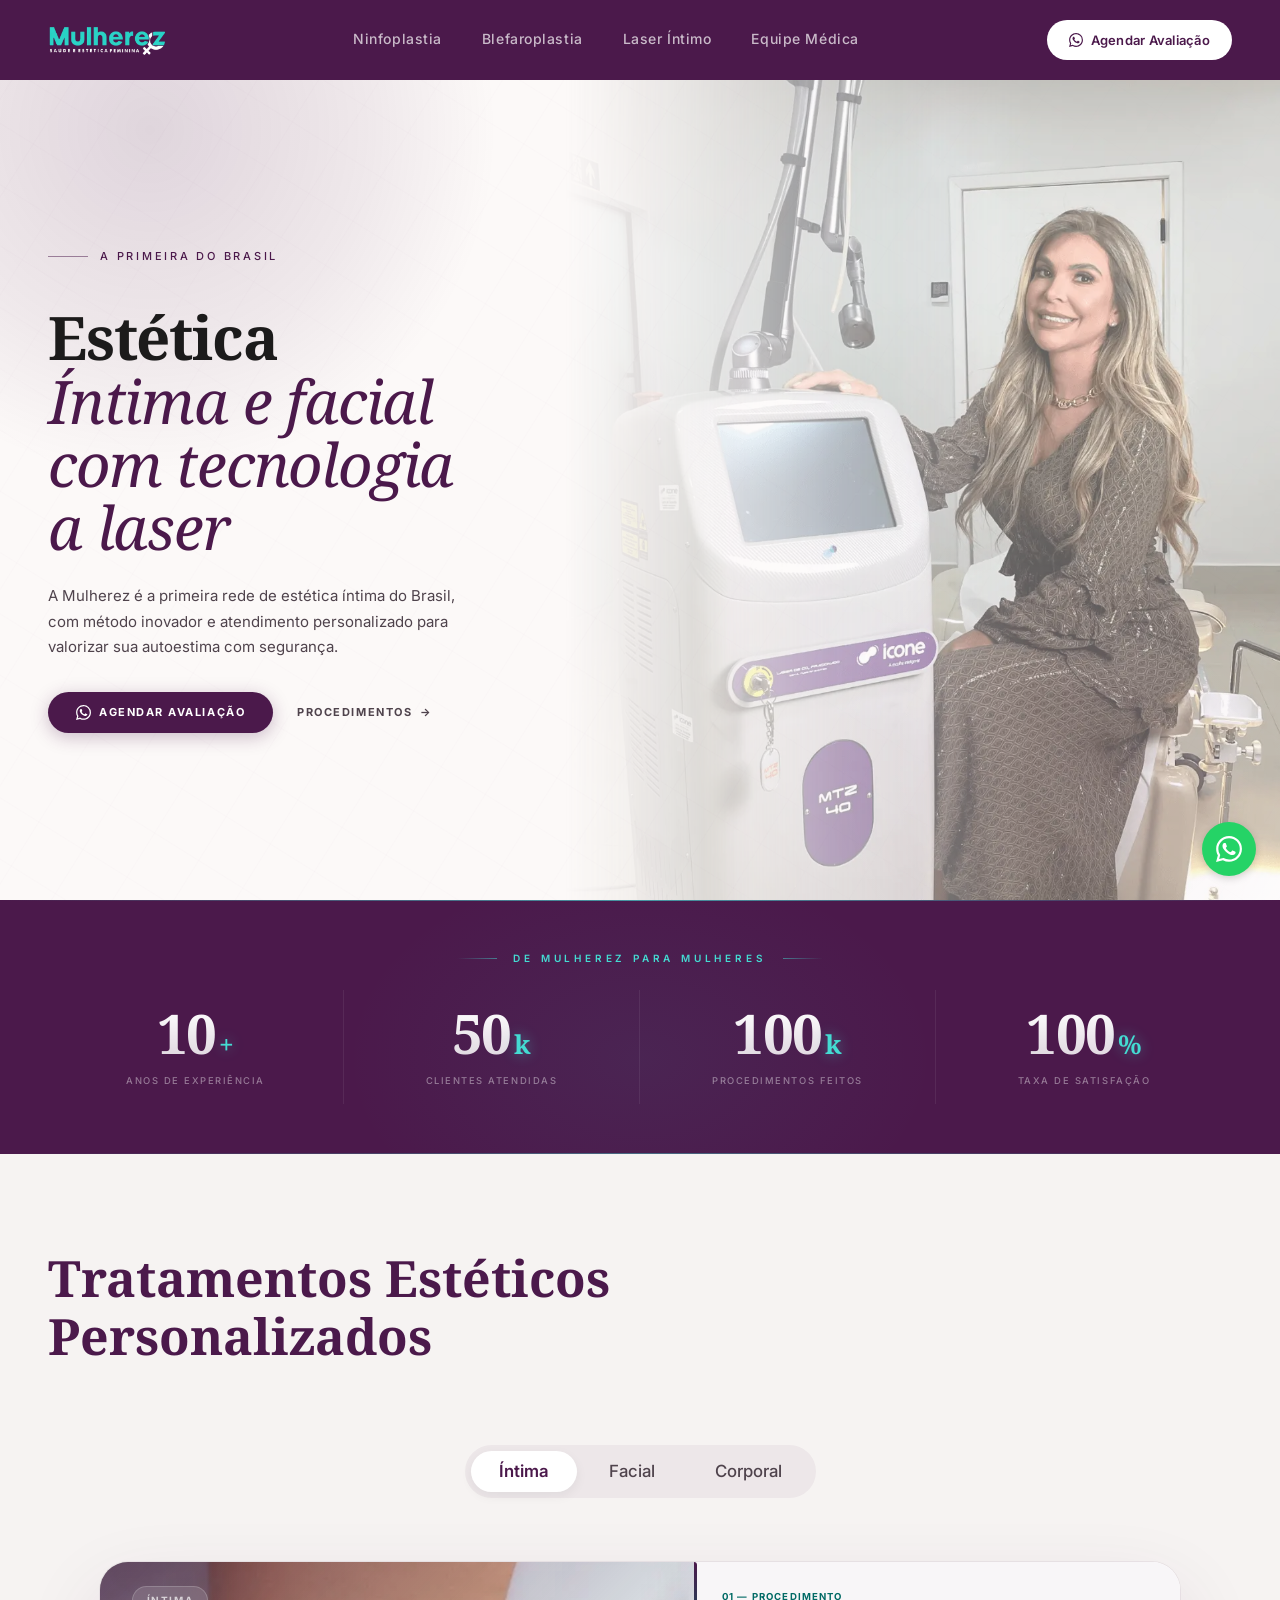
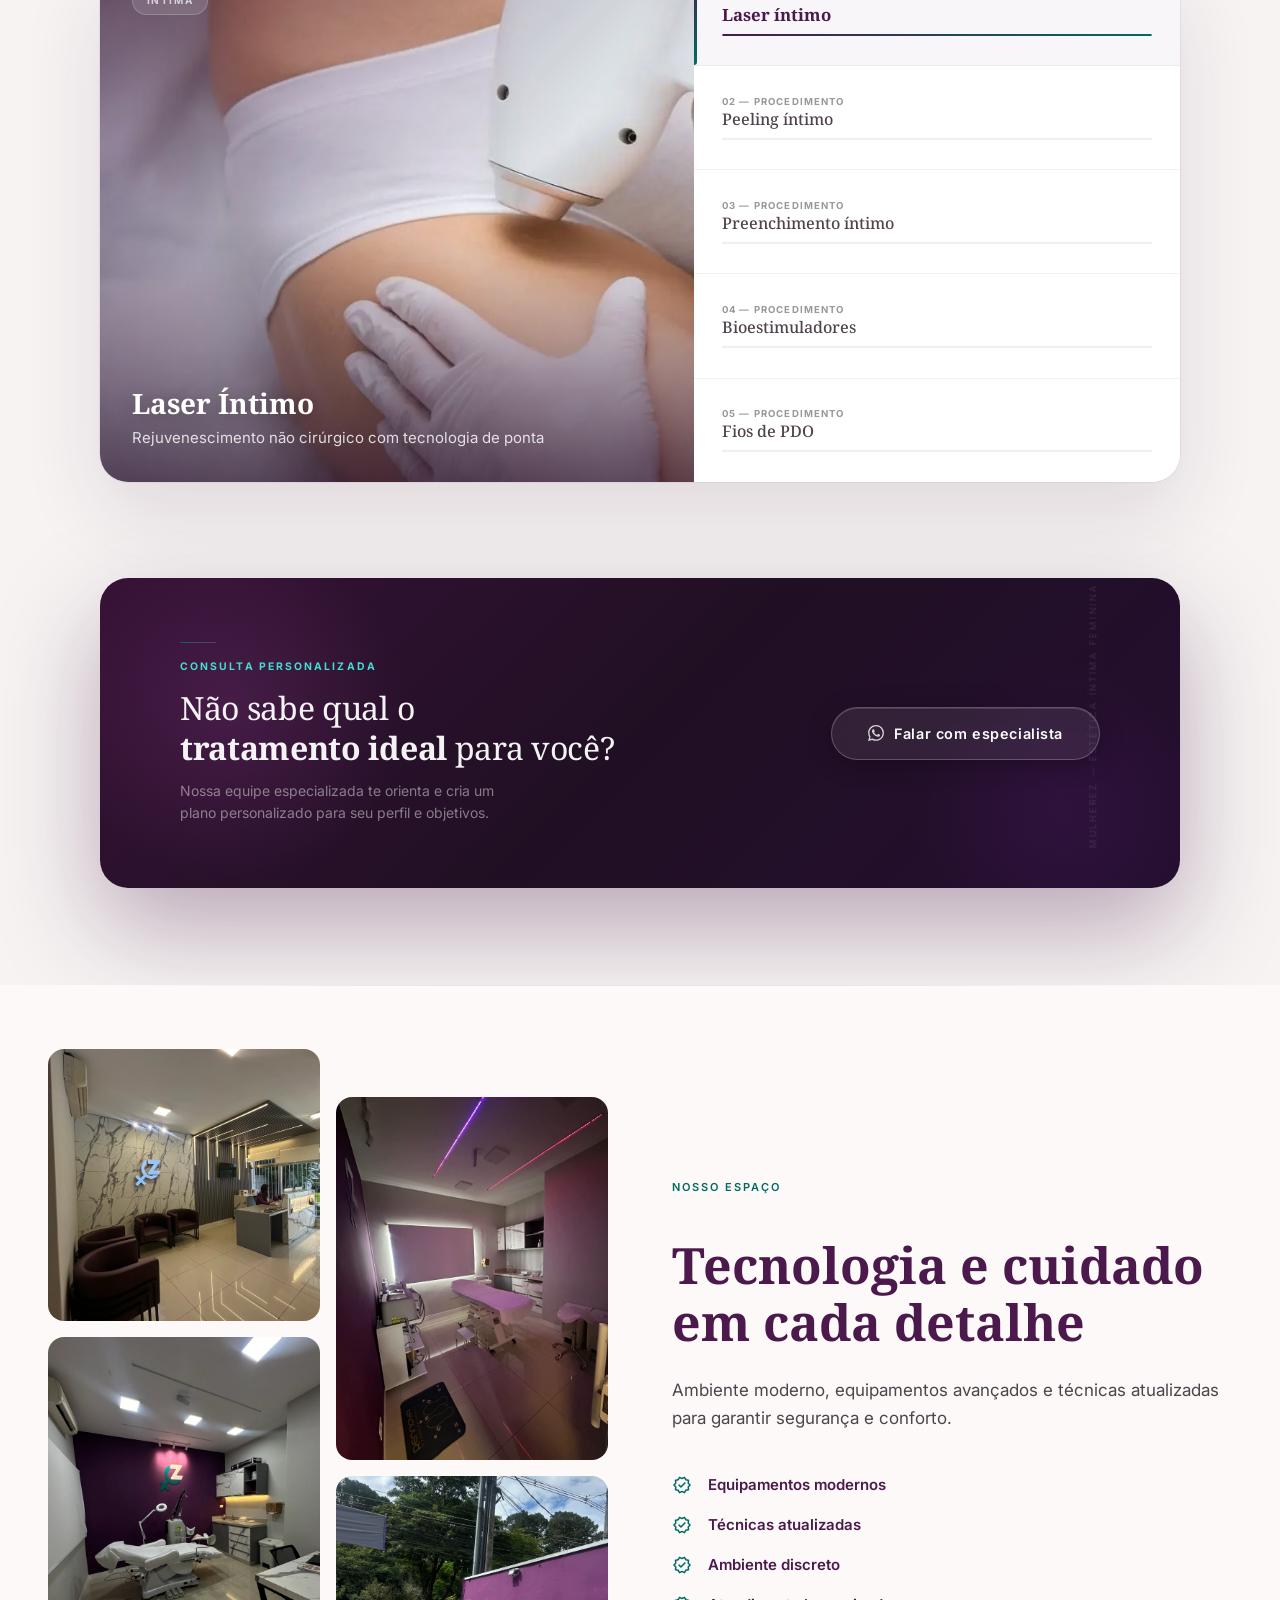
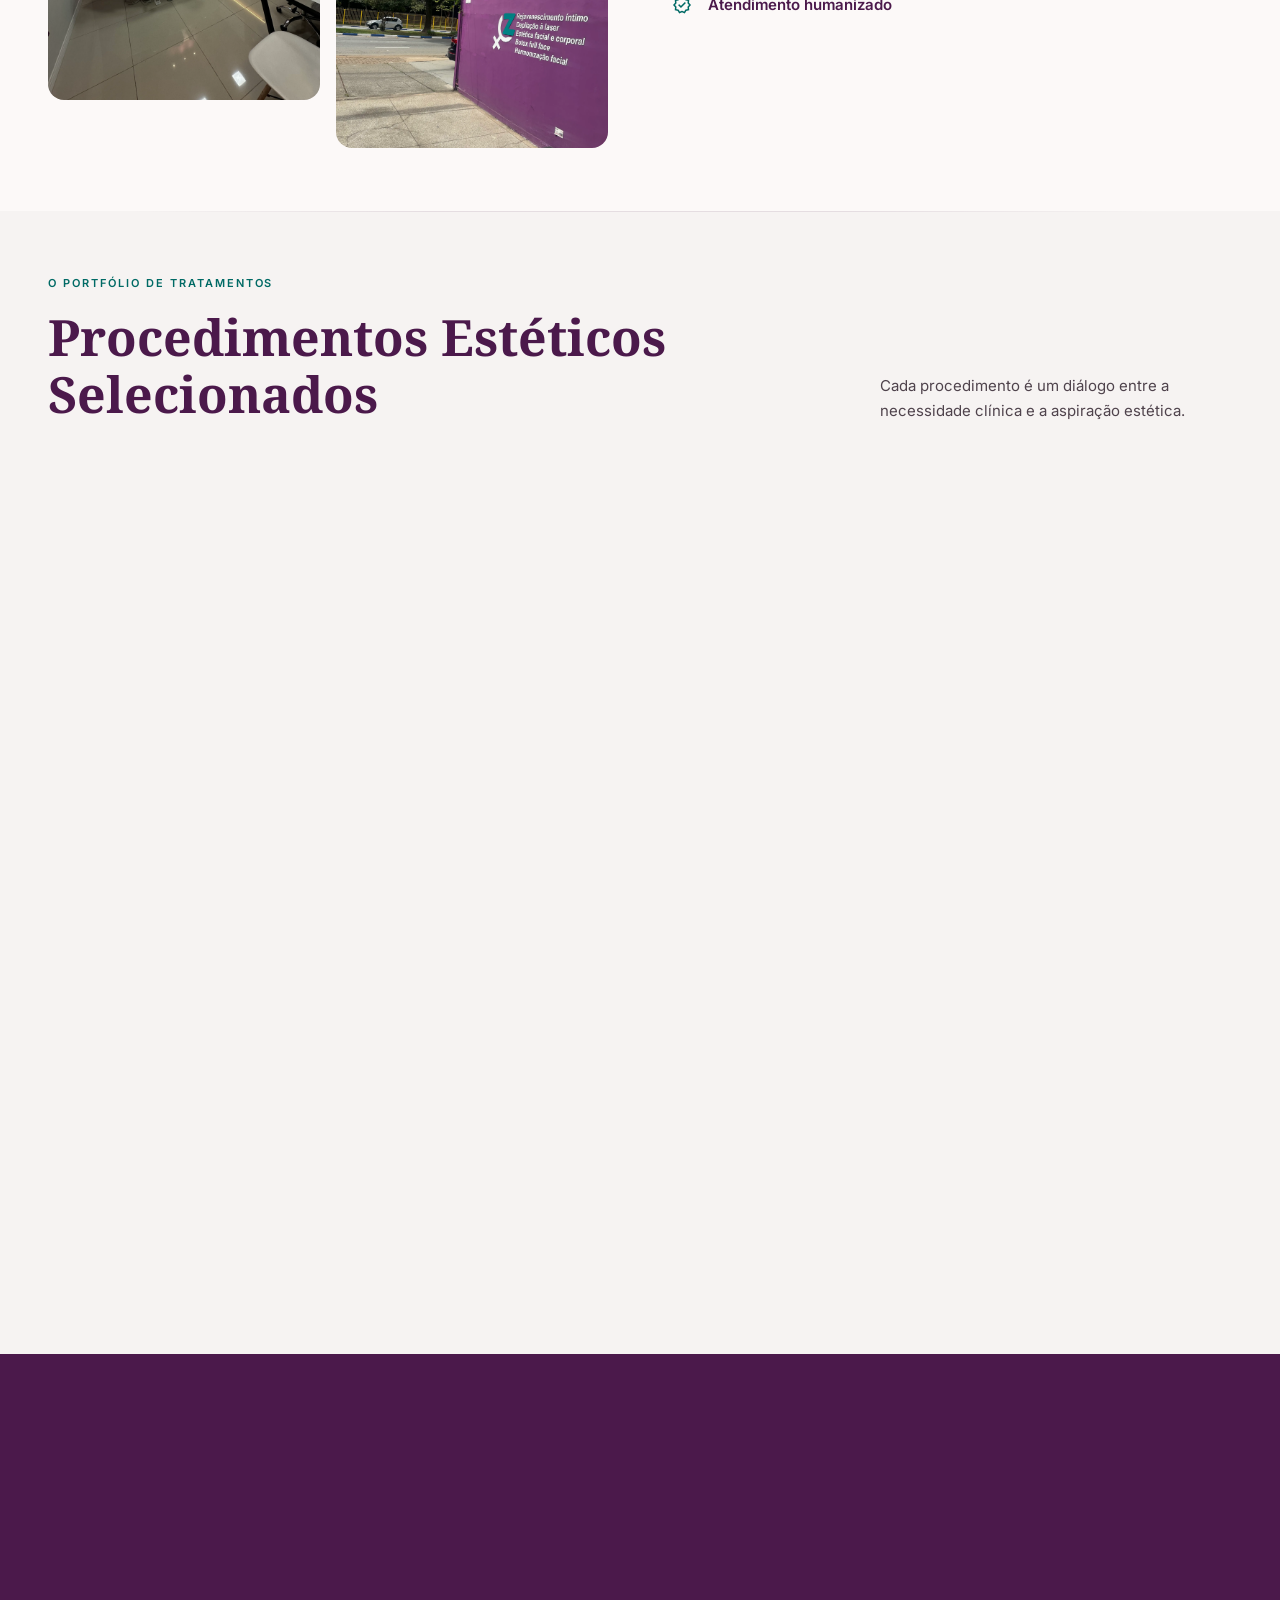
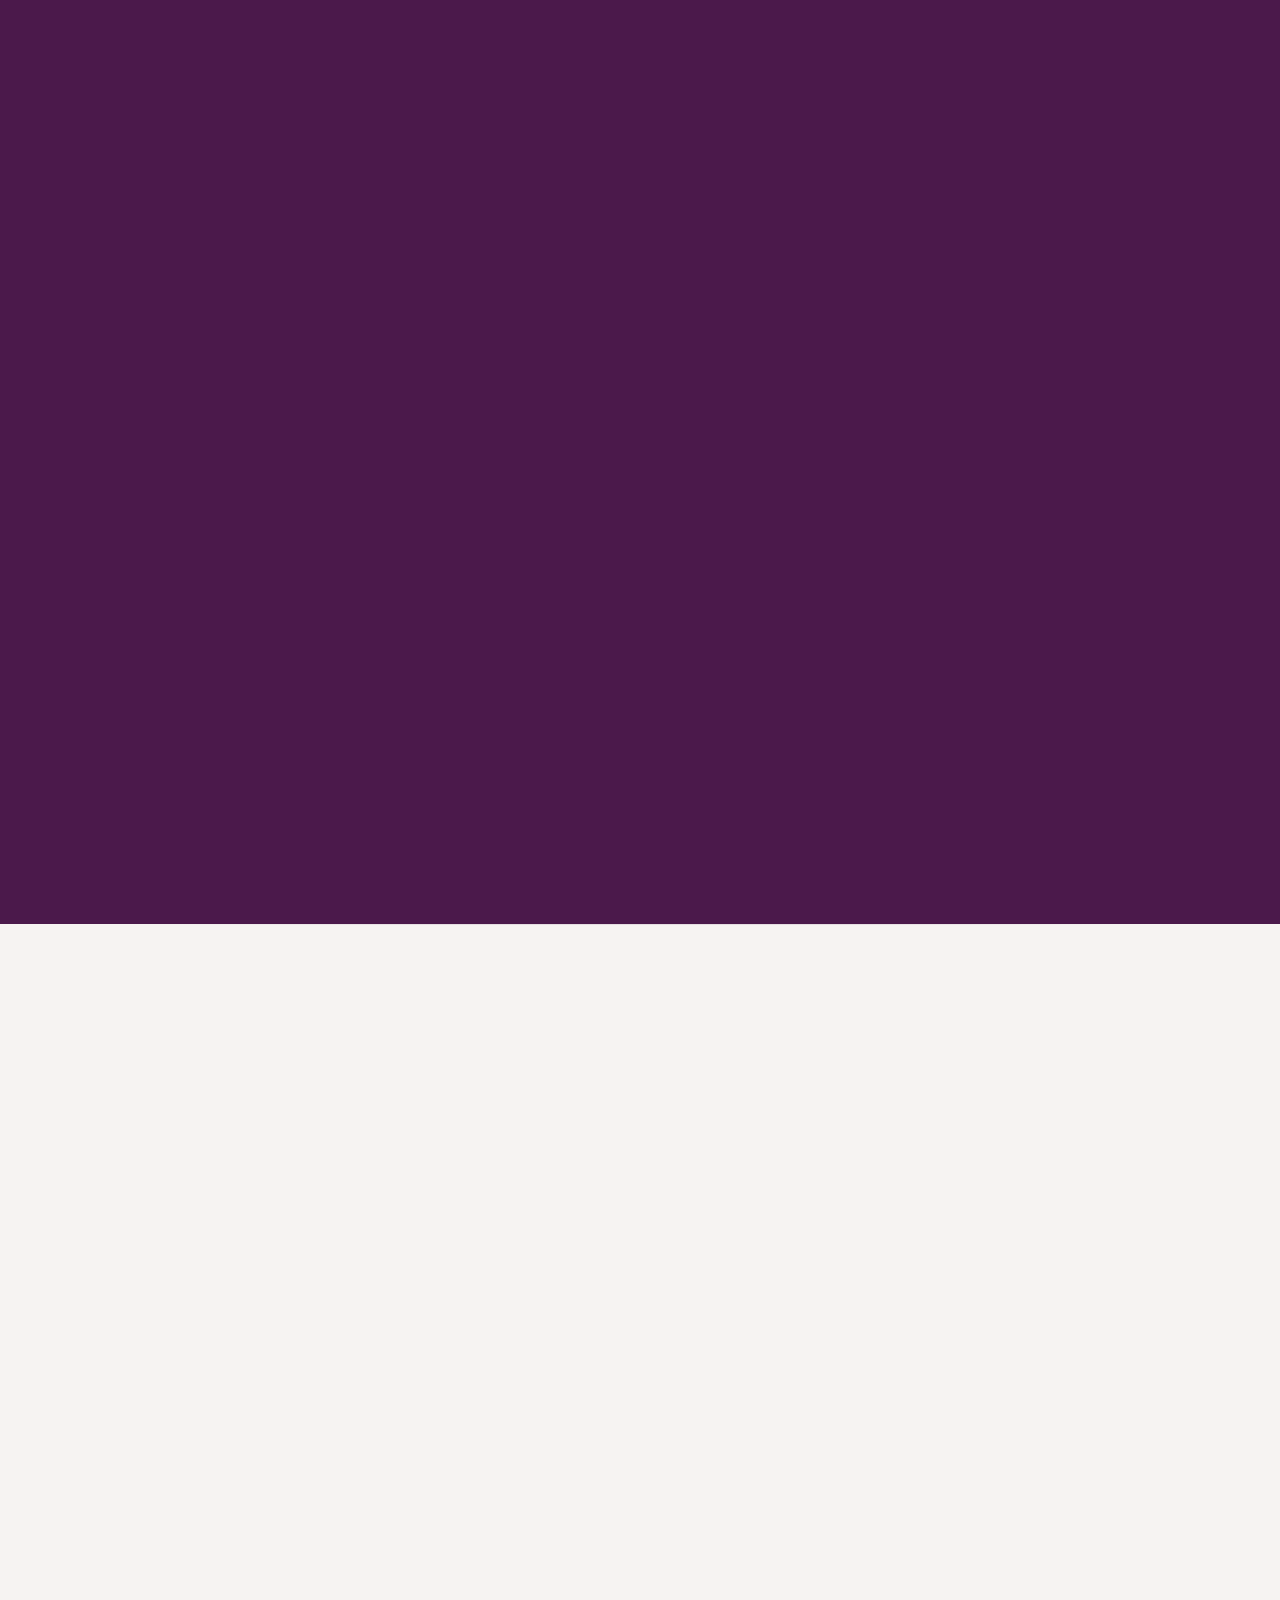
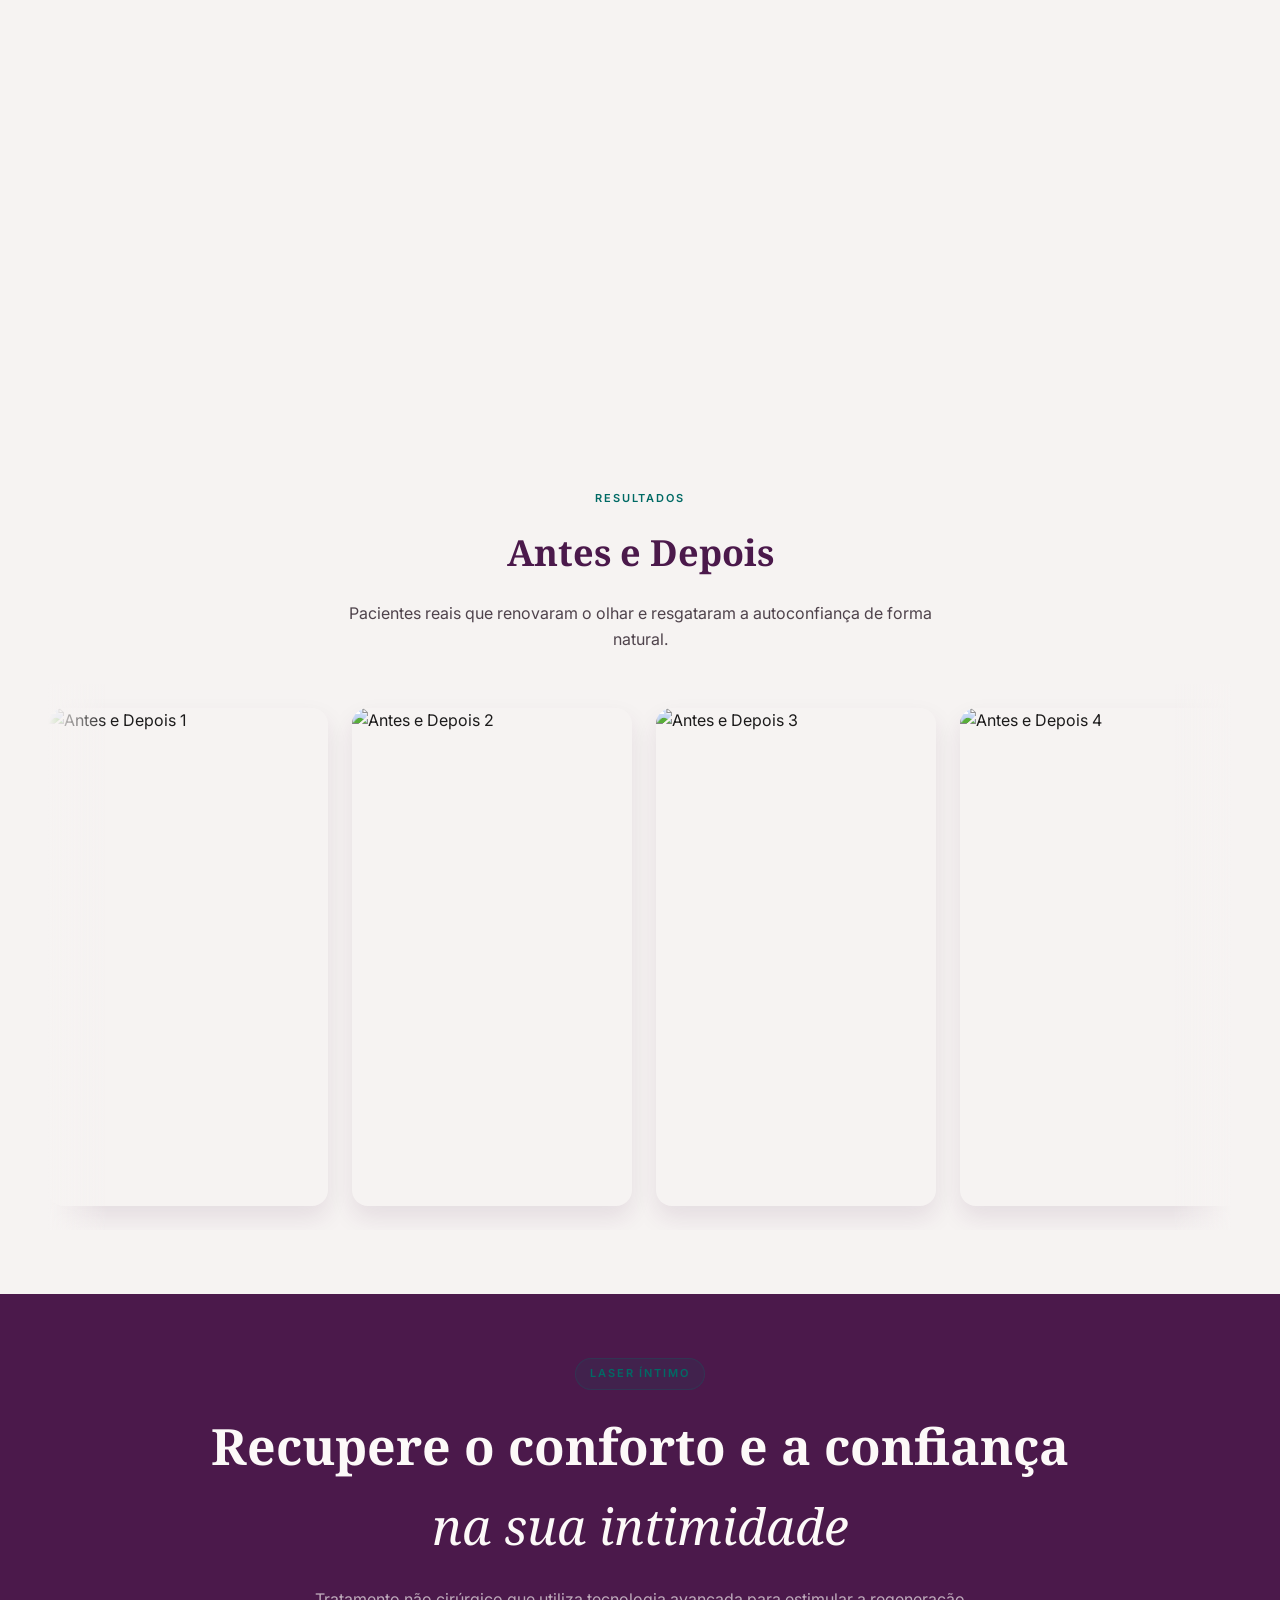
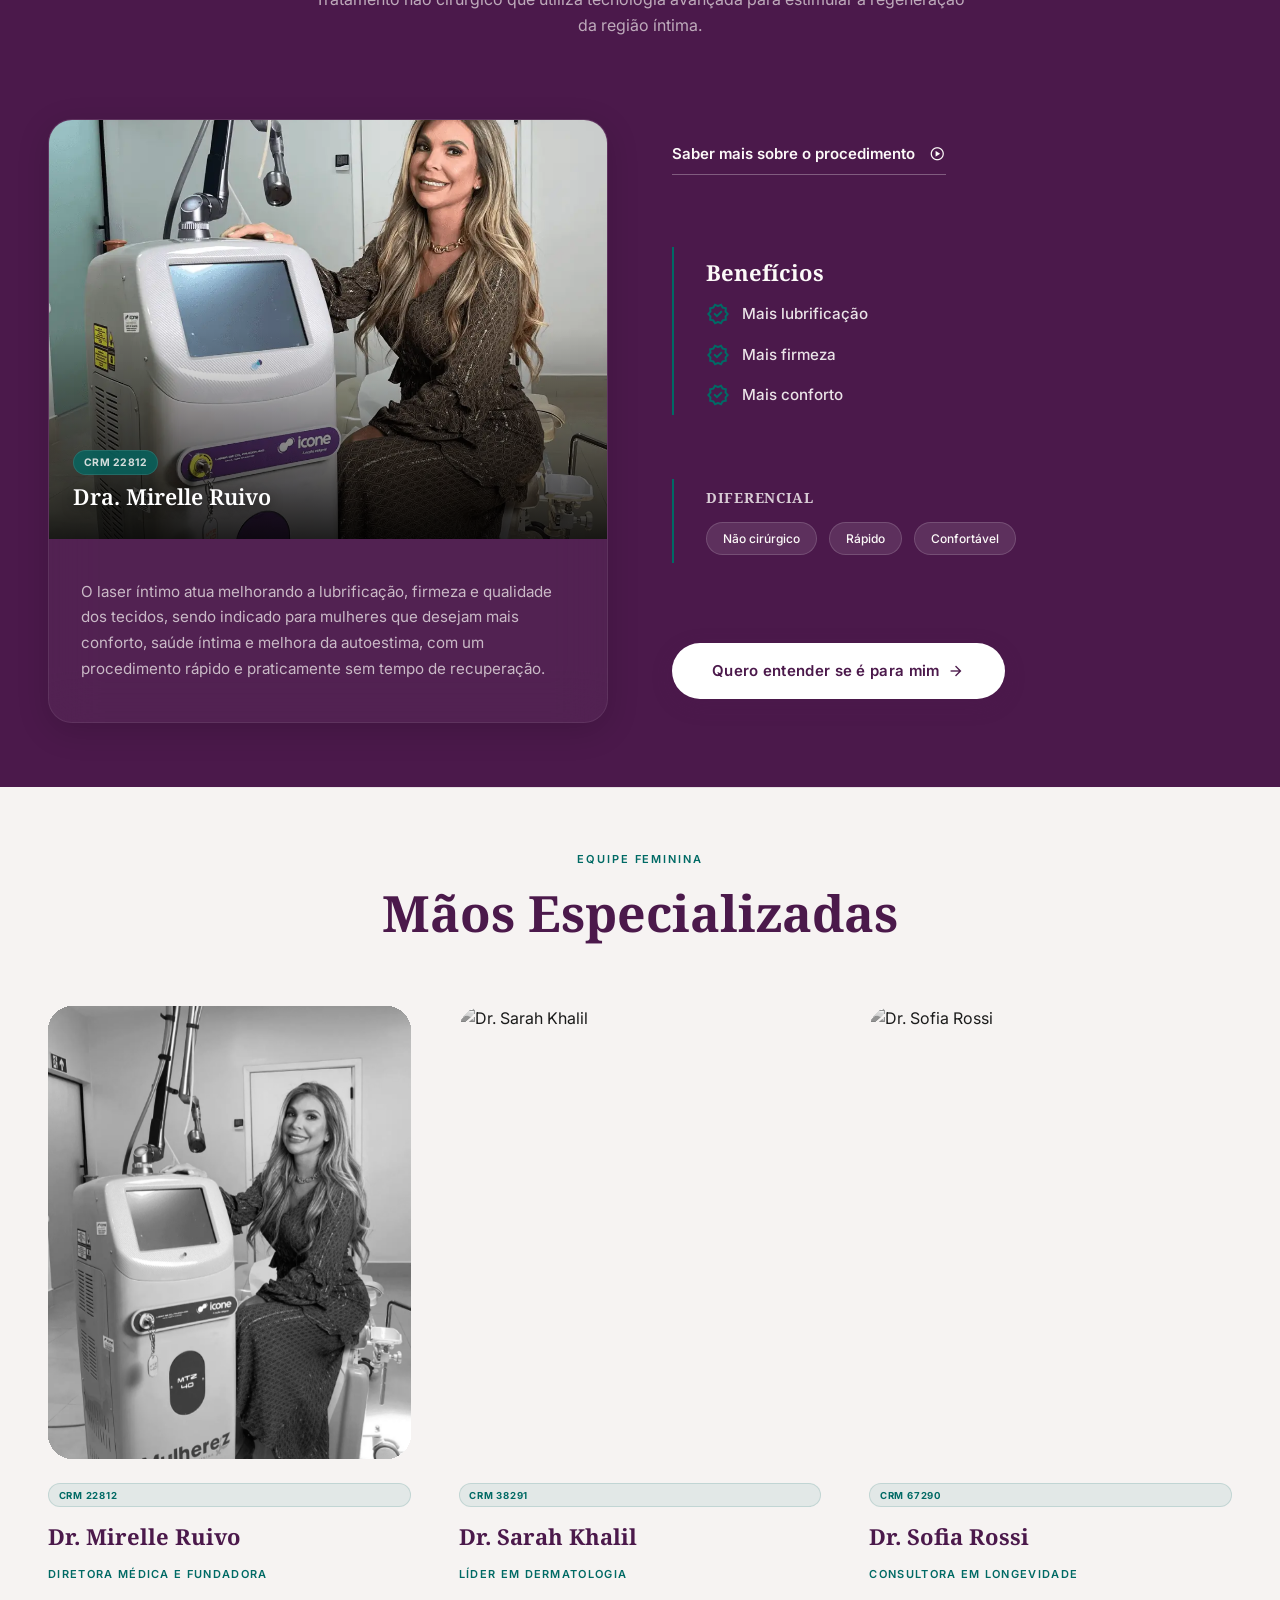
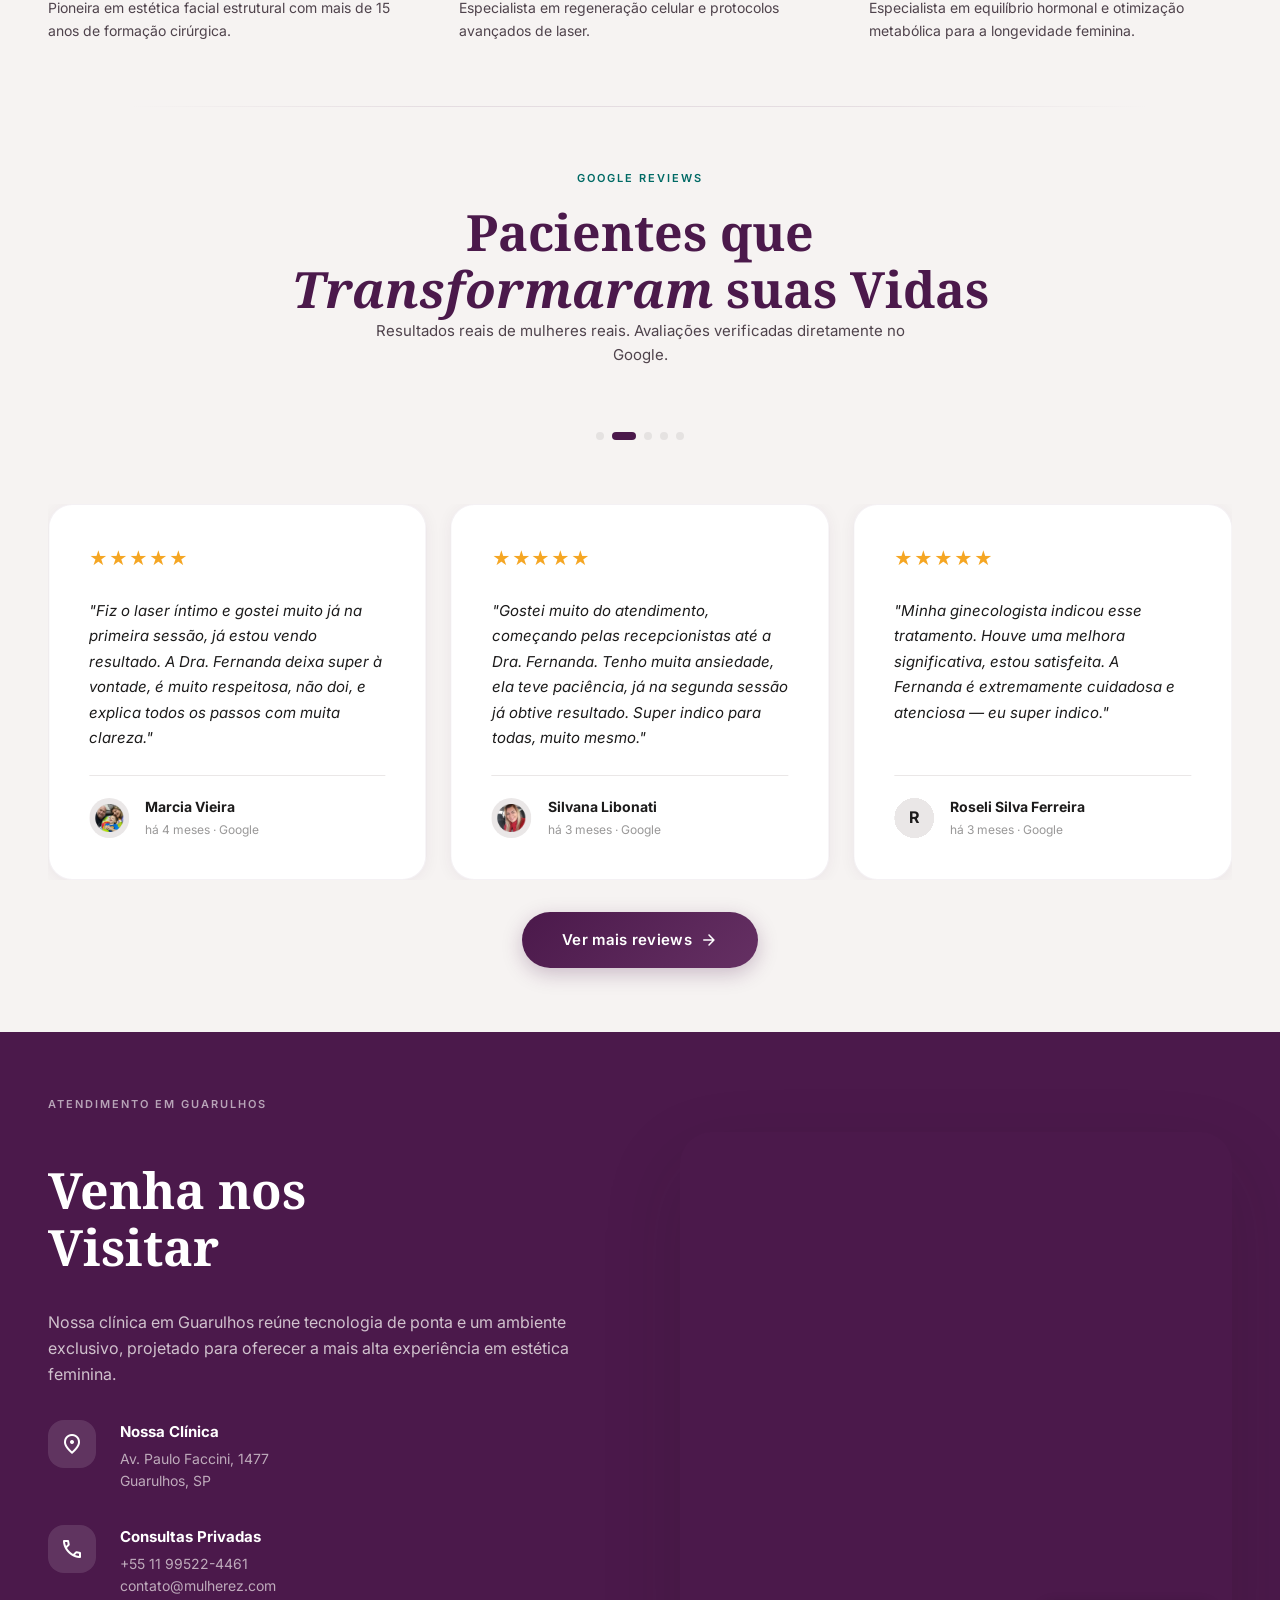
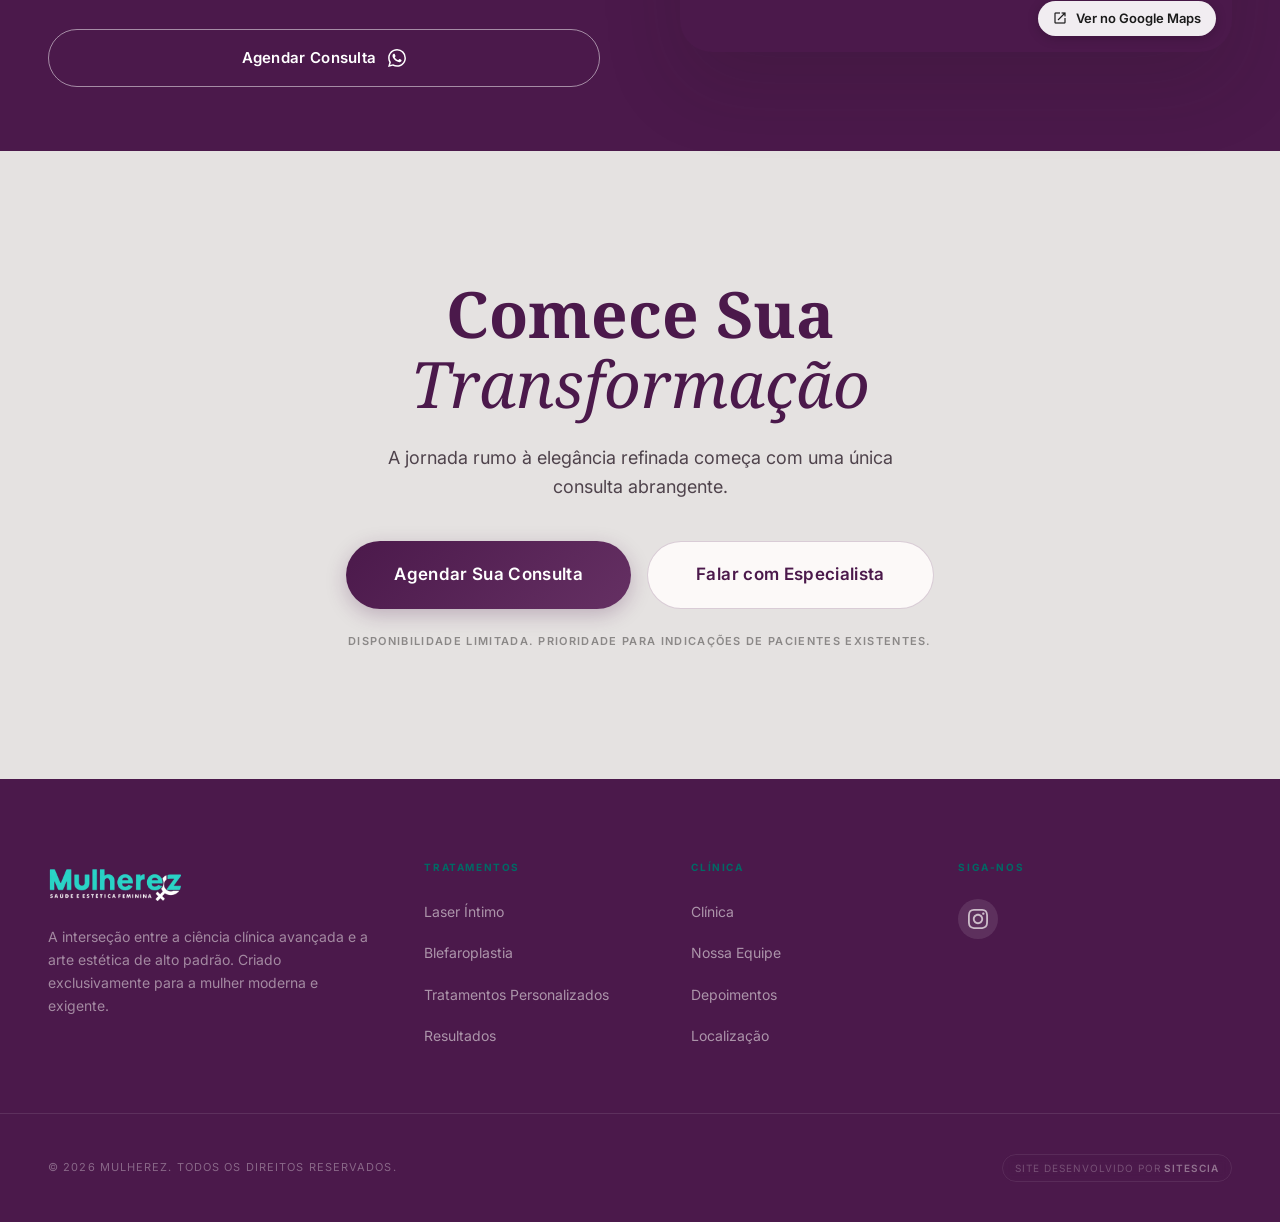
==== commit 4ee483fb: "ajustes feitos até seção das doutoras" ====
--- a/mulherez/index.html
+++ b/mulherez/index.html
@@ -1041,9 +1041,8 @@
     <div class="container">
 
       <div class="ba-head" data-reveal="up">
-        <span class="eyebrow eyebrow--light" style="margin-bottom: var(--sp-4); display: inline-block;">Ninfoplastia a
-          Laser</span>
-        <h2 class="ba-title">Sinta-se confortável com seu corpo <em>novamente</em></h2>
+        <span class="eyebrow-pill" style="margin-bottom: var(--sp-4); display: inline-block;">Ninfoplastia a Laser</span>
+        <h2 class="ba-title">Sinta-se confortável <br class="desktop-only" /><span class="desktop-italic">com seu corpo</span> <em>novamente</em></h2>
         <p class="ba-desc">Se você sente desconforto ou insegurança na intimidade, a ninfoplastia à laser pode trazer
           mais conforto e harmonia de forma personalizada!</p>
       </div>
@@ -1054,8 +1053,8 @@
         <div class="ba-media-wrap premium-glass-card" data-reveal="left">
           <div class="img-wrap">
             <img
-              src="img/preenchimento.webp"
-              alt="Ninfoplastia a Laser" loading="lazy" />
+              src="img/ninfo-a-laser1.webp"
+              alt="Ninfoplastia a Laser — antes e depois" loading="lazy" />
           </div>
           <div style="padding: 2.5rem 2rem;">
             <p style="font-size: 0.95rem; color: rgba(252,249,248,0.7); line-height: 1.7; margin: 0;">
@@ -1070,7 +1069,7 @@
         <!-- Info panel -->
         <div class="ba-info" data-reveal="right" style="justify-content: center;">
 
-          <a href="#" class="ba-cta" data-video-modal-open
+          <a href="#" class="ba-cta" data-video-modal-open="ninfo"
             style="margin-bottom: 2.5rem; width: fit-content;">
             Saber mais sobre o procedimento
             <span class="material-symbols-outlined" aria-hidden="true" style="margin-left: 2px;">play_circle</span>
@@ -1275,9 +1274,9 @@
     <div class="container">
 
       <div class="ba-head" data-reveal="up" style="margin-bottom: var(--sp-16);">
-        <span class="eyebrow" style="margin-bottom: var(--sp-4); display: inline-block;">Blefaroplastia a Laser</span>
-        <h2 class="ba-title" style="color: var(--c-primary);">Pare de parecer cansada mesmo <em>quando você não
-            está!</em></h2>
+        <span class="eyebrow-pill-purple" style="margin-bottom: var(--sp-4); display: inline-block;">Blefaroplastia a Laser</span>
+        <h2 class="ba-title" style="color: var(--c-primary);">Pare de parecer cansada <br class="desktop-only" /><span class="desktop-italic">mesmo quando você não
+            está!</span></h2>
         <p class="ba-desc" style="color: var(--c-on-surface-muted);">A blefaroplastia a laser remove o excesso de pele
           das pálpebras, devolvendo leveza ao olhar.</p>
       </div>
@@ -1288,8 +1287,8 @@
         <div class="ba-media-wrap premium-light-card" data-reveal="left">
           <div class="img-wrap">
             <img
-              src="img/blefaroplastia-a-laser.webp"
-              alt="Blefaroplastia a Laser" loading="lazy" />
+              src="img/blefa-antes-depois.webp"
+              alt="Blefaroplastia a Laser — antes e depois" loading="lazy" />
           </div>
           <div style="padding: 2.5rem 2rem;">
             <p style="font-size: 0.95rem; color: var(--c-on-surface-muted); line-height: 1.7; margin: 0;">
@@ -1304,8 +1303,7 @@
         <!-- Info panel -->
         <div class="ba-info" data-reveal="right" style="justify-content: center;">
 
-          <a href="#" class="ba-cta"
-            onclick="event.preventDefault(); alert('Abre um pop up para assistir a um vídeo que explica sobre o procedimento e recuperação')"
+          <a href="#" class="ba-cta" data-video-modal-open="blefa"
             style="margin-bottom: 2.5rem; width: fit-content; color: var(--c-primary); border-bottom-color: rgba(75, 25, 75, 0.3);">
             Saber mais sobre o procedimento
             <span class="material-symbols-outlined" aria-hidden="true" style="margin-left: 2px;">play_circle</span>
@@ -1416,9 +1414,8 @@
     <div class="container">
 
       <div class="ba-head" data-reveal="up">
-        <span class="eyebrow eyebrow--light" style="margin-bottom: var(--sp-4); display: inline-block;">Laser
-          Íntimo</span>
-        <h2 class="ba-title">Recupere o conforto e a confiança <em>na sua intimidade</em></h2>
+        <span class="eyebrow eyebrow-pill" style="margin-bottom: var(--sp-4); display: inline-block;">Laser Íntimo</span>
+        <h2 class="ba-title">Recupere o conforto e a confiança <br class="desktop-only" /><span class="desktop-italic">na sua intimidade</span></h2>
         <p class="ba-desc">Tratamento não cirúrgico que utiliza tecnologia avançada para estimular a regeneração da
           região íntima.</p>
       </div>
@@ -1429,7 +1426,7 @@
         <div class="ba-media-wrap premium-glass-card" data-reveal="left">
           <div class="img-wrap" style="position: relative;">
             <img
-              src="https://lh3.googleusercontent.com/aida-public/[base64]"
+              src="img/Dra._Mirelle_Ruivo.webp"
               alt="Dra. Mirelle Ruivo" loading="lazy" />
 
             <!-- Bottom Fade for Text Contrast -->
@@ -1461,8 +1458,7 @@
         <!-- Info panel -->
         <div class="ba-info" data-reveal="right" style="justify-content: center;">
 
-          <a href="#" class="ba-cta"
-            onclick="event.preventDefault(); alert('Abre um pop up para assistir a um vídeo que explica sobre o laser íntimo')"
+          <a href="#" class="ba-cta" data-video-modal-open="laser-intimo"
             style="margin-bottom: 2.5rem; width: fit-content;">
             Saber mais sobre o procedimento
             <span class="material-symbols-outlined" aria-hidden="true" style="margin-left: 2px;">play_circle</span>
--- a/mulherez/styles.css
+++ b/mulherez/styles.css
@@ -143,6 +143,49 @@
   margin-bottom: var(--sp-4);
 }
 .eyebrow--light { color: rgba(255,255,255,0.6); }
+.eyebrow-pill {
+  display: inline-block;
+  padding: 0.375rem 0.875rem;
+  border-radius: 9999px;
+  background: rgba(0, 106, 101, 0.12);
+  backdrop-filter: blur(12px);
+  -webkit-backdrop-filter: blur(12px);
+  color: var(--c-secondary);
+  border: 1px solid rgba(0, 106, 101, 0.25);
+  font-size: 0.6875rem;
+  font-weight: 600;
+  letter-spacing: 0.18em;
+  text-transform: uppercase;
+  font-family: var(--font-sans);
+  transition: all 0.3s ease;
+}
+.eyebrow-pill:hover {
+  background: rgba(0, 106, 101, 0.18);
+  border-color: rgba(0, 106, 101, 0.35);
+  transform: translateY(-1px);
+}
+
+.eyebrow-pill-purple {
+  display: inline-block;
+  padding: 0.375rem 0.875rem;
+  border-radius: 9999px;
+  background: rgba(75, 25, 75, 0.12);
+  backdrop-filter: blur(12px);
+  -webkit-backdrop-filter: blur(12px);
+  color: var(--c-primary);
+  border: 1px solid rgba(75, 25, 75, 0.25);
+  font-size: 0.6875rem;
+  font-weight: 600;
+  letter-spacing: 0.18em;
+  text-transform: uppercase;
+  font-family: var(--font-sans);
+  transition: all 0.3s ease;
+}
+.eyebrow-pill-purple:hover {
+  background: rgba(75, 25, 75, 0.18);
+  border-color: rgba(75, 25, 75, 0.35);
+  transform: translateY(-1px);
+}
 
 .section-title {
   font-family: var(--font-serif);
@@ -930,7 +973,7 @@
   width: 100%;
   height: 100%;
   object-fit: cover;
-  object-position: center center;
+  object-position: center 35%;
   display: block;
   opacity: 0.62;
   -webkit-mask-image: linear-gradient(
@@ -3025,7 +3068,7 @@
   }
   .hero__portrait-img {
     opacity: 0.8;
-    object-position: 70% center;
+    object-position: 70% 35%;
     -webkit-mask-image: linear-gradient(to right, transparent 0%, rgba(0,0,0,0.15) 20%, black 75%);
     mask-image: linear-gradient(to right, transparent 0%, rgba(0,0,0,0.15) 20%, black 75%);
   }
@@ -3368,6 +3411,28 @@
 }
 
 /* ═══════════════════════════════════════════════
+   UTILITY: Desktop-only elements & styling
+═══════════════════════════════════════════════ */
+.desktop-only {
+  display: none;
+}
+
+.desktop-italic {
+  font-style: normal;
+}
+
+@media (min-width: 768px) {
+  .desktop-only {
+    display: inline;
+  }
+
+  .desktop-italic {
+    font-style: italic;
+    font-weight: 400;
+  }
+}
+
+/* ═══════════════════════════════════════════════
    VIDEO MODAL (YouTube carousel)
 ═══════════════════════════════════════════════ */
 .video-modal {
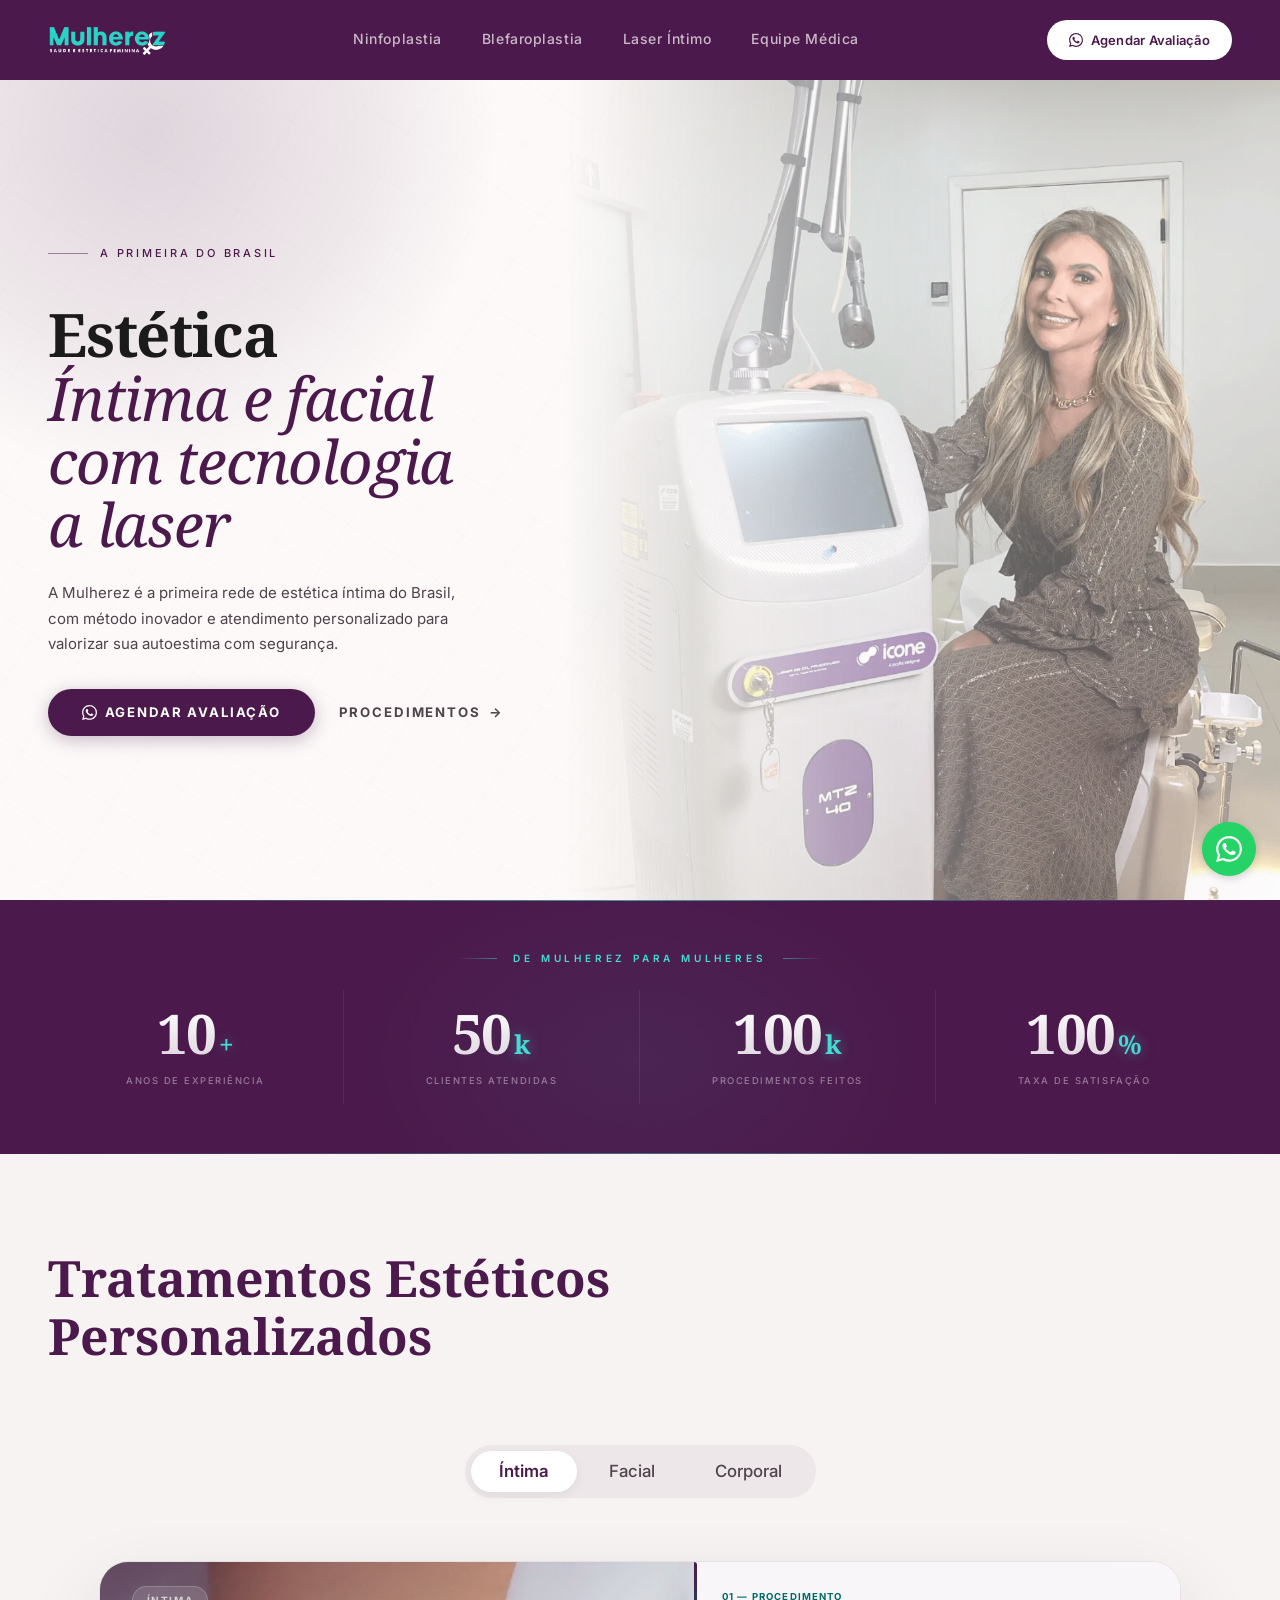
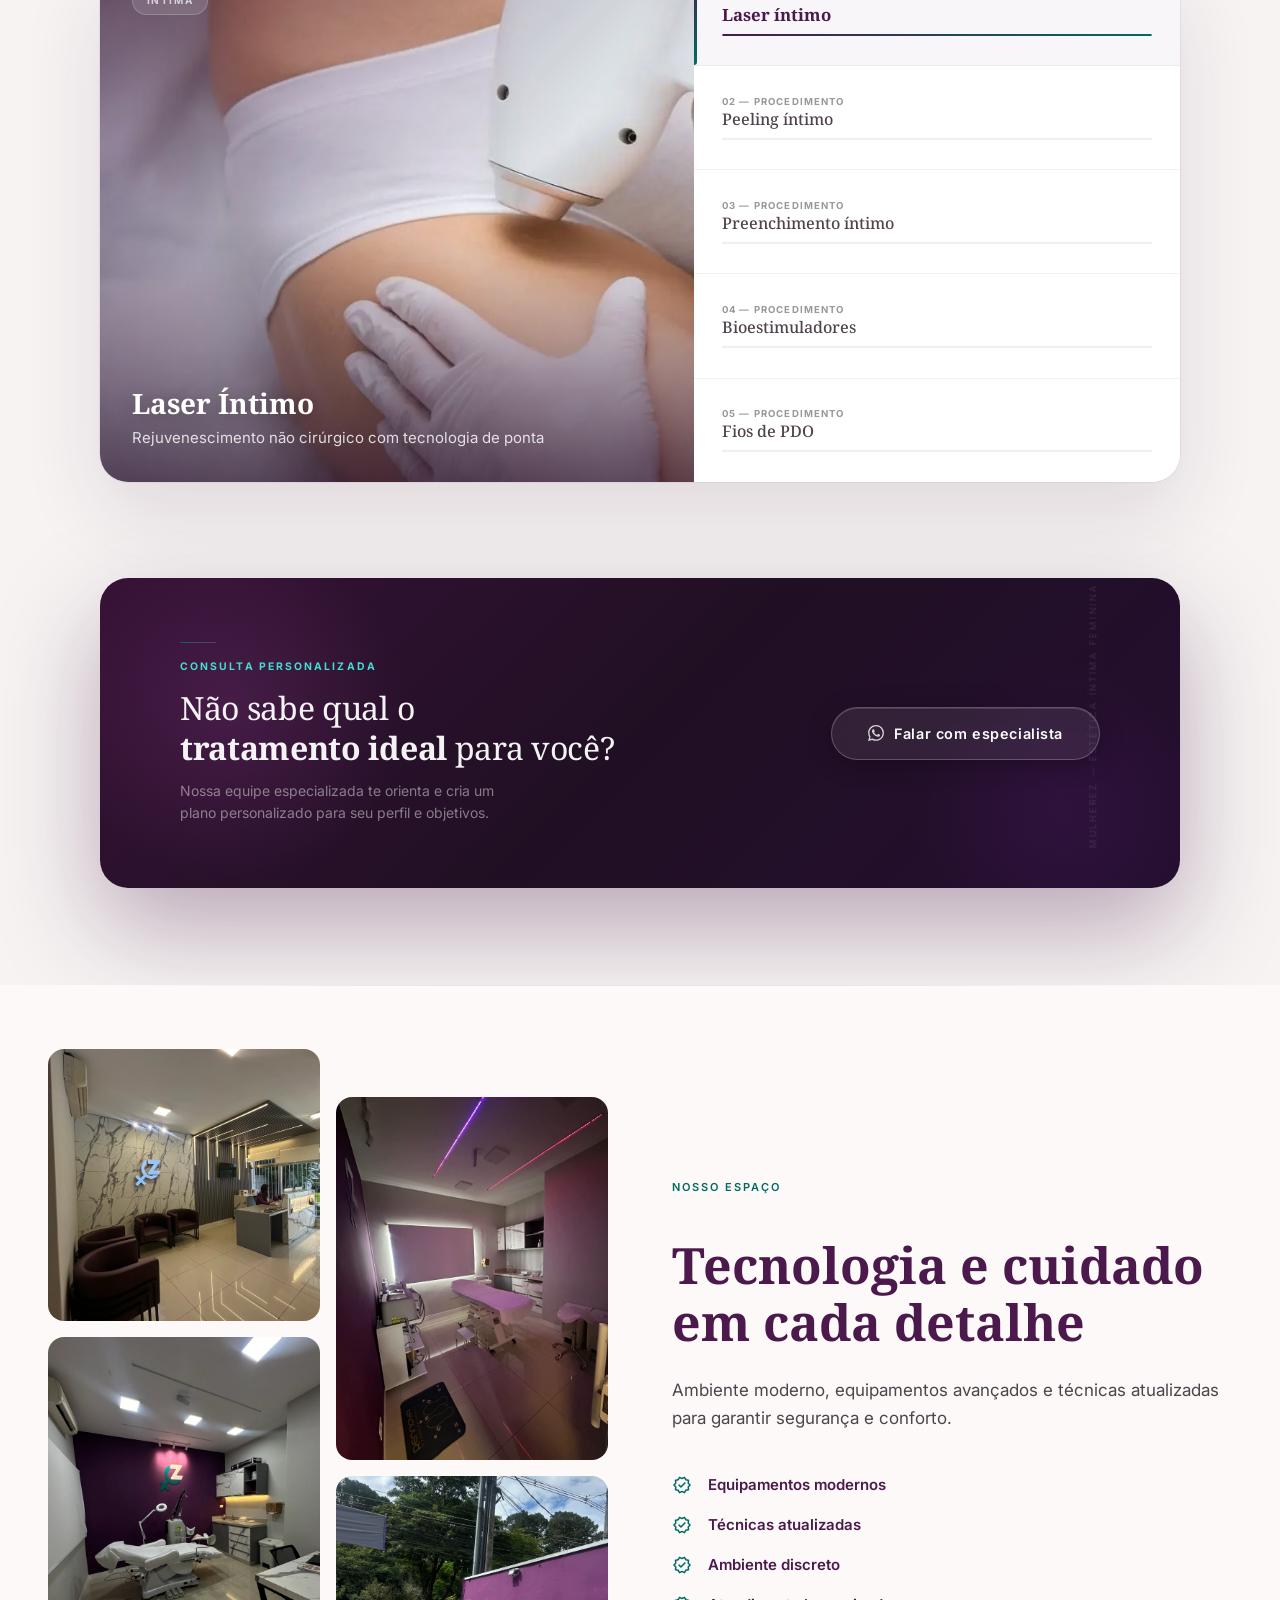
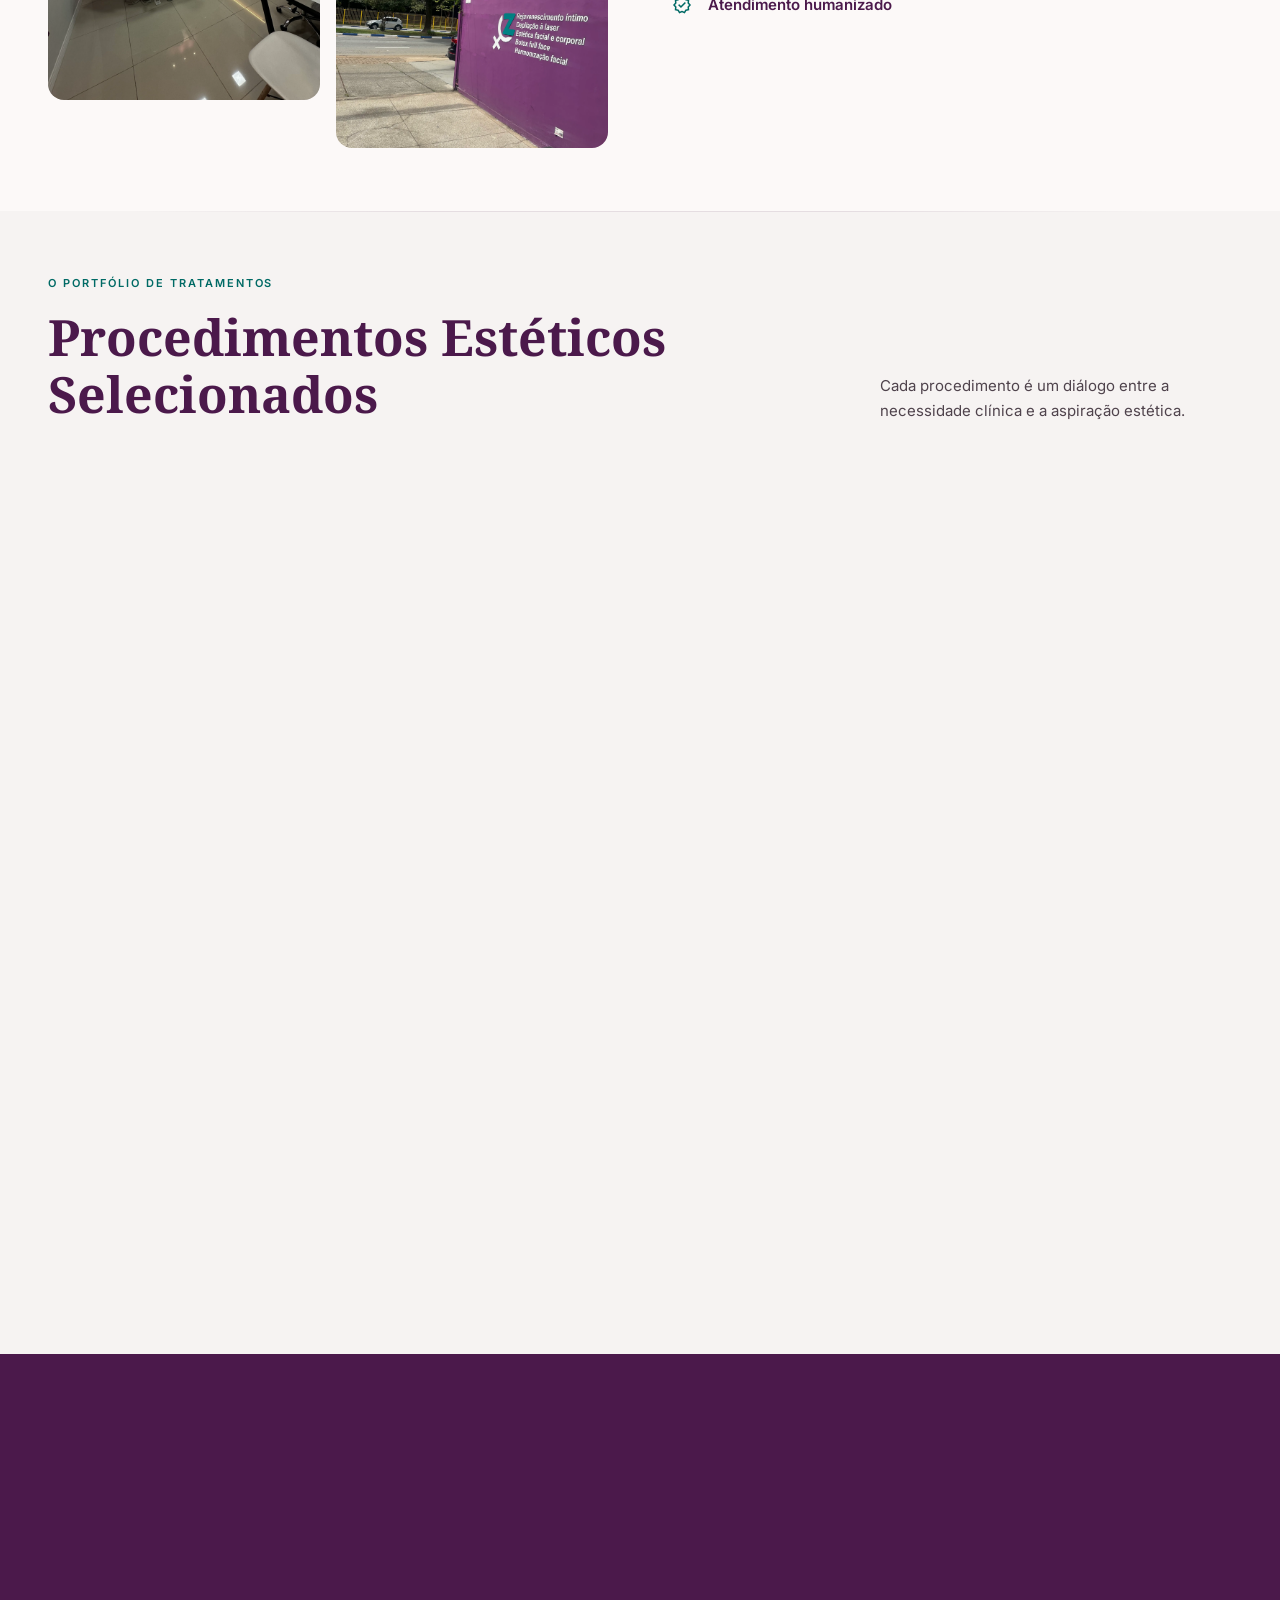
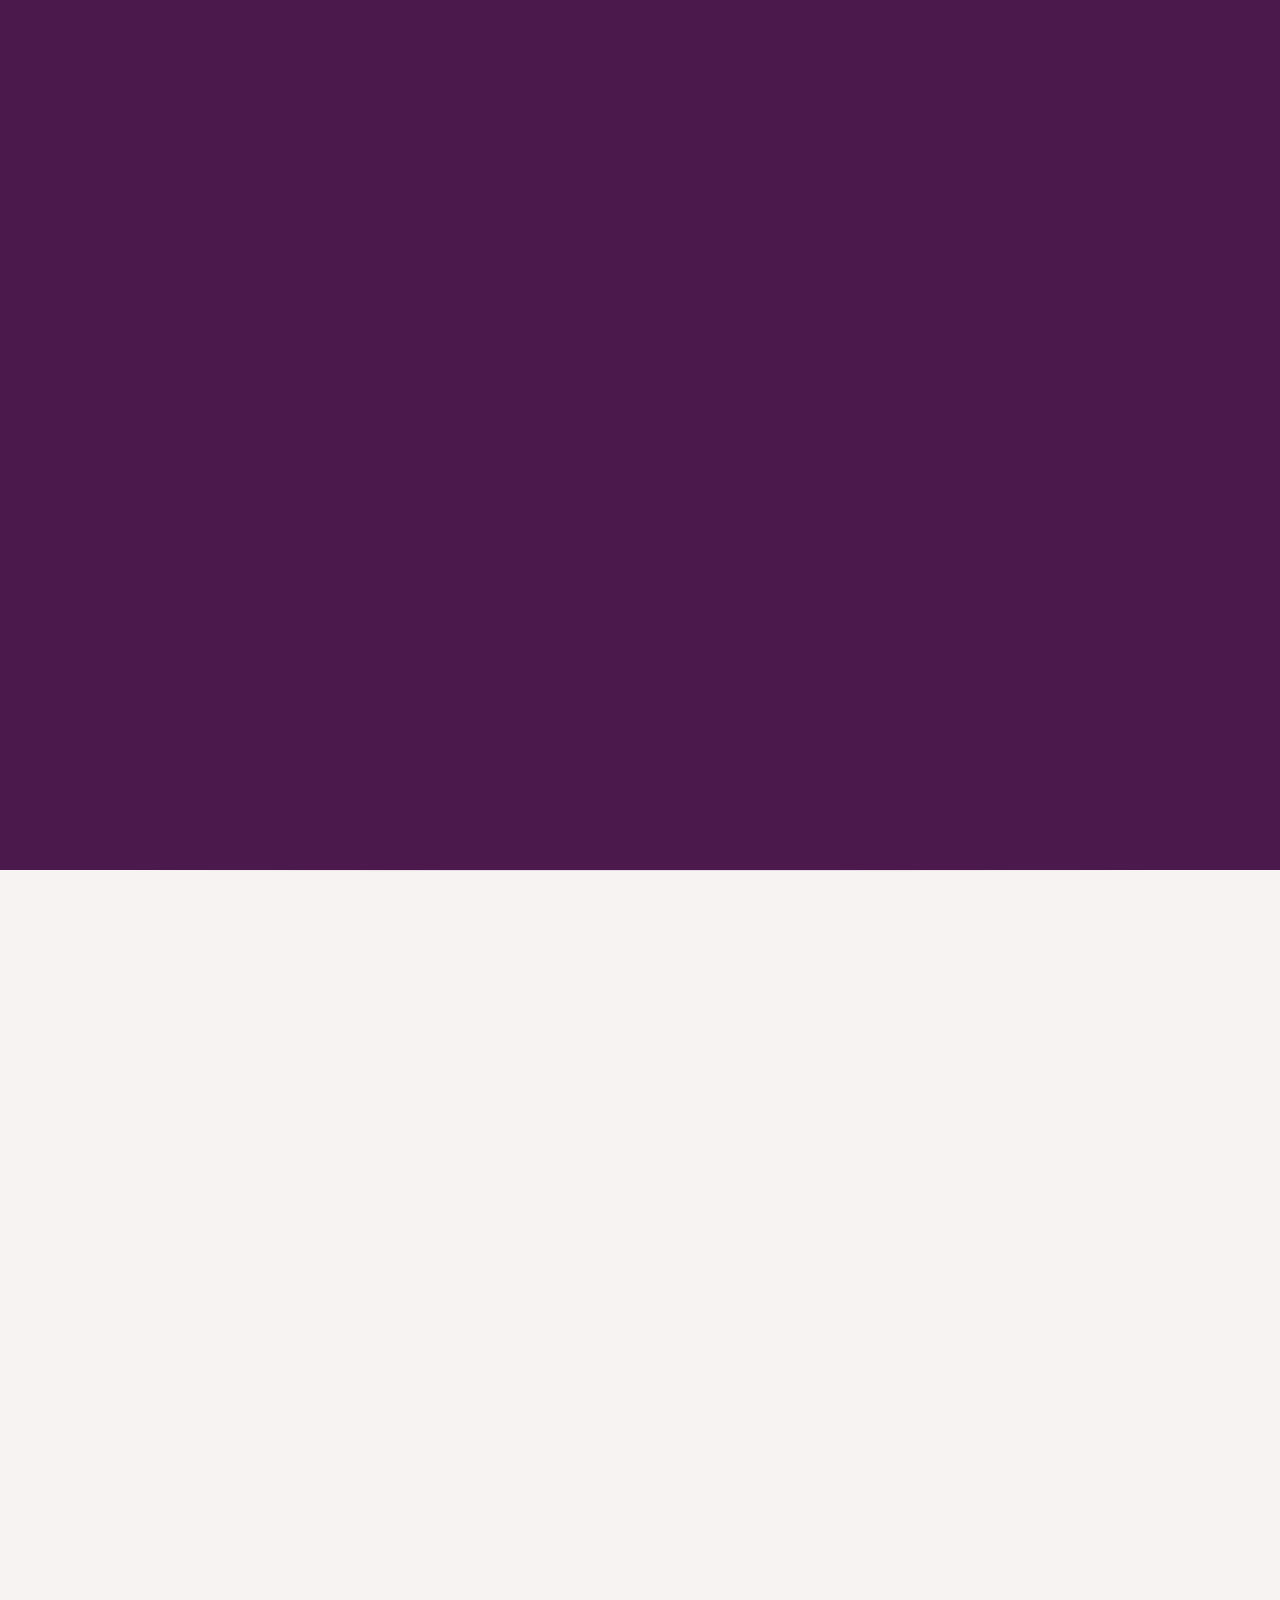
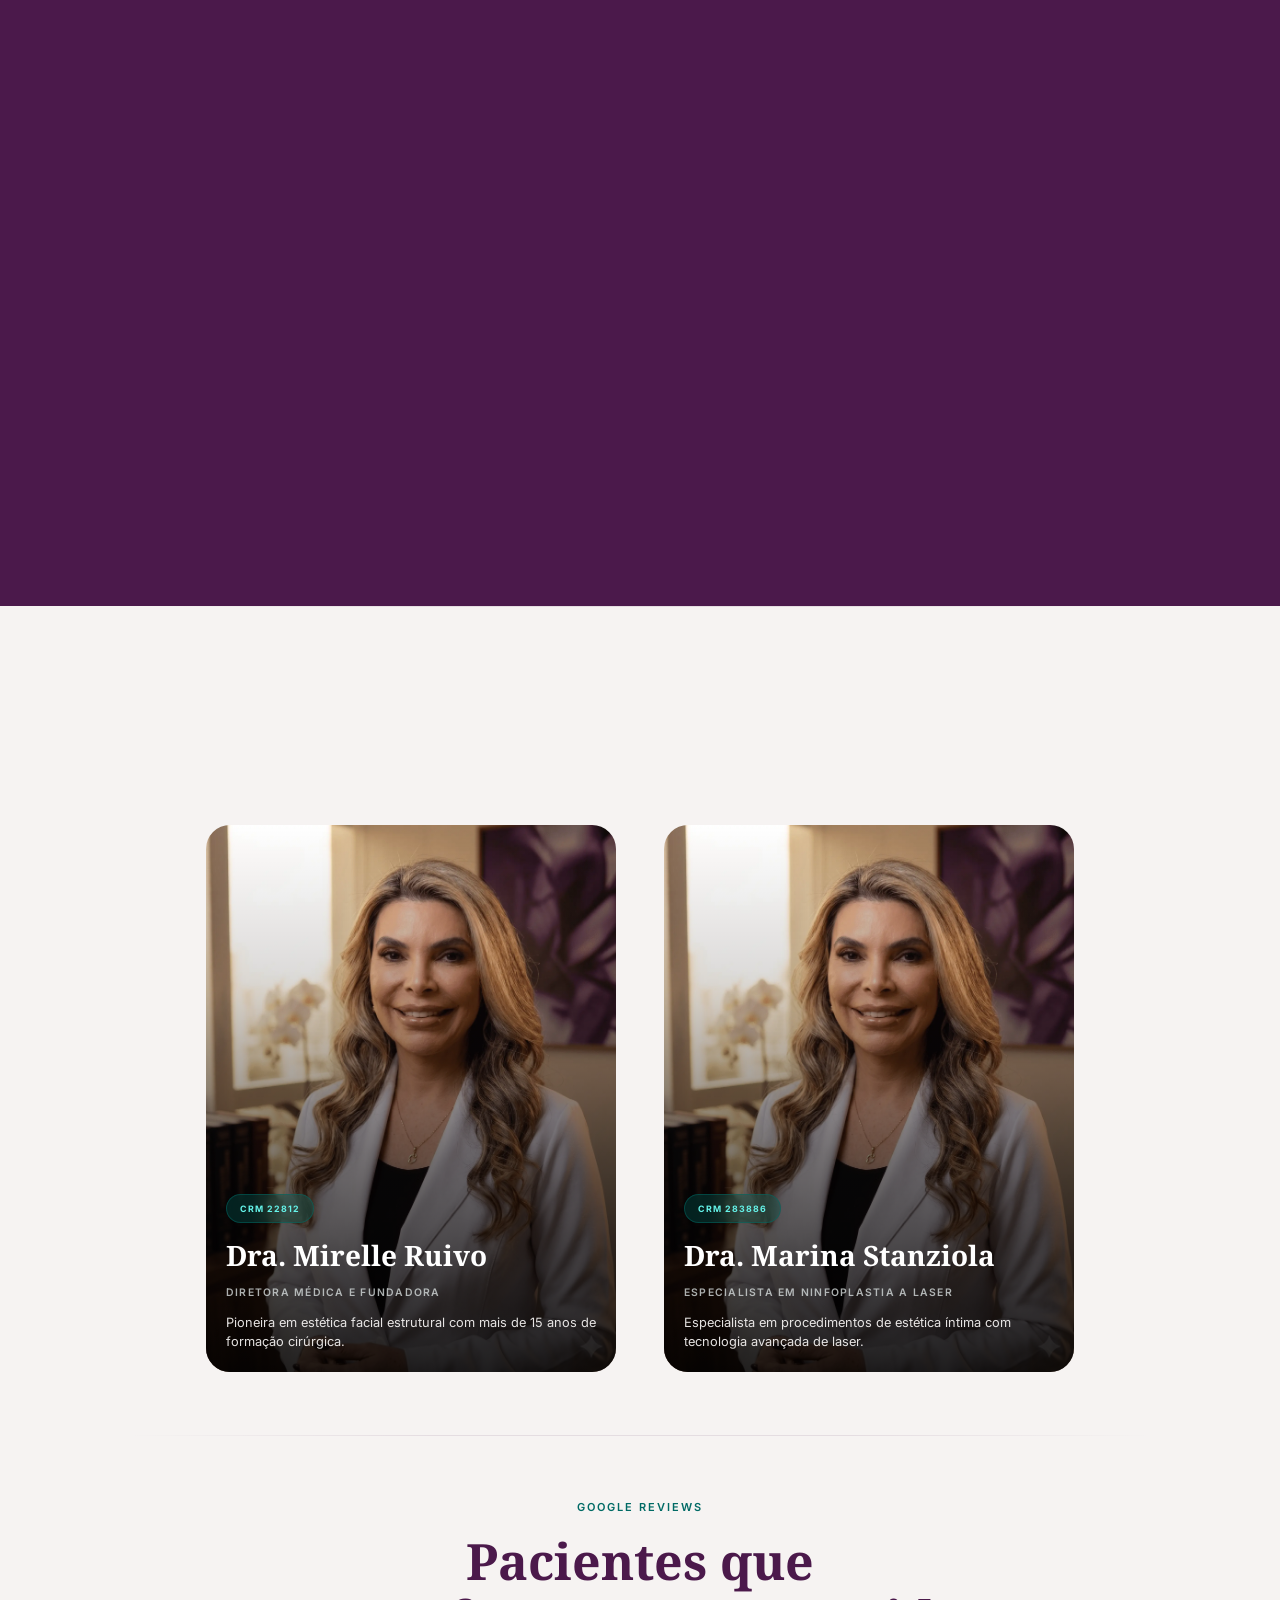
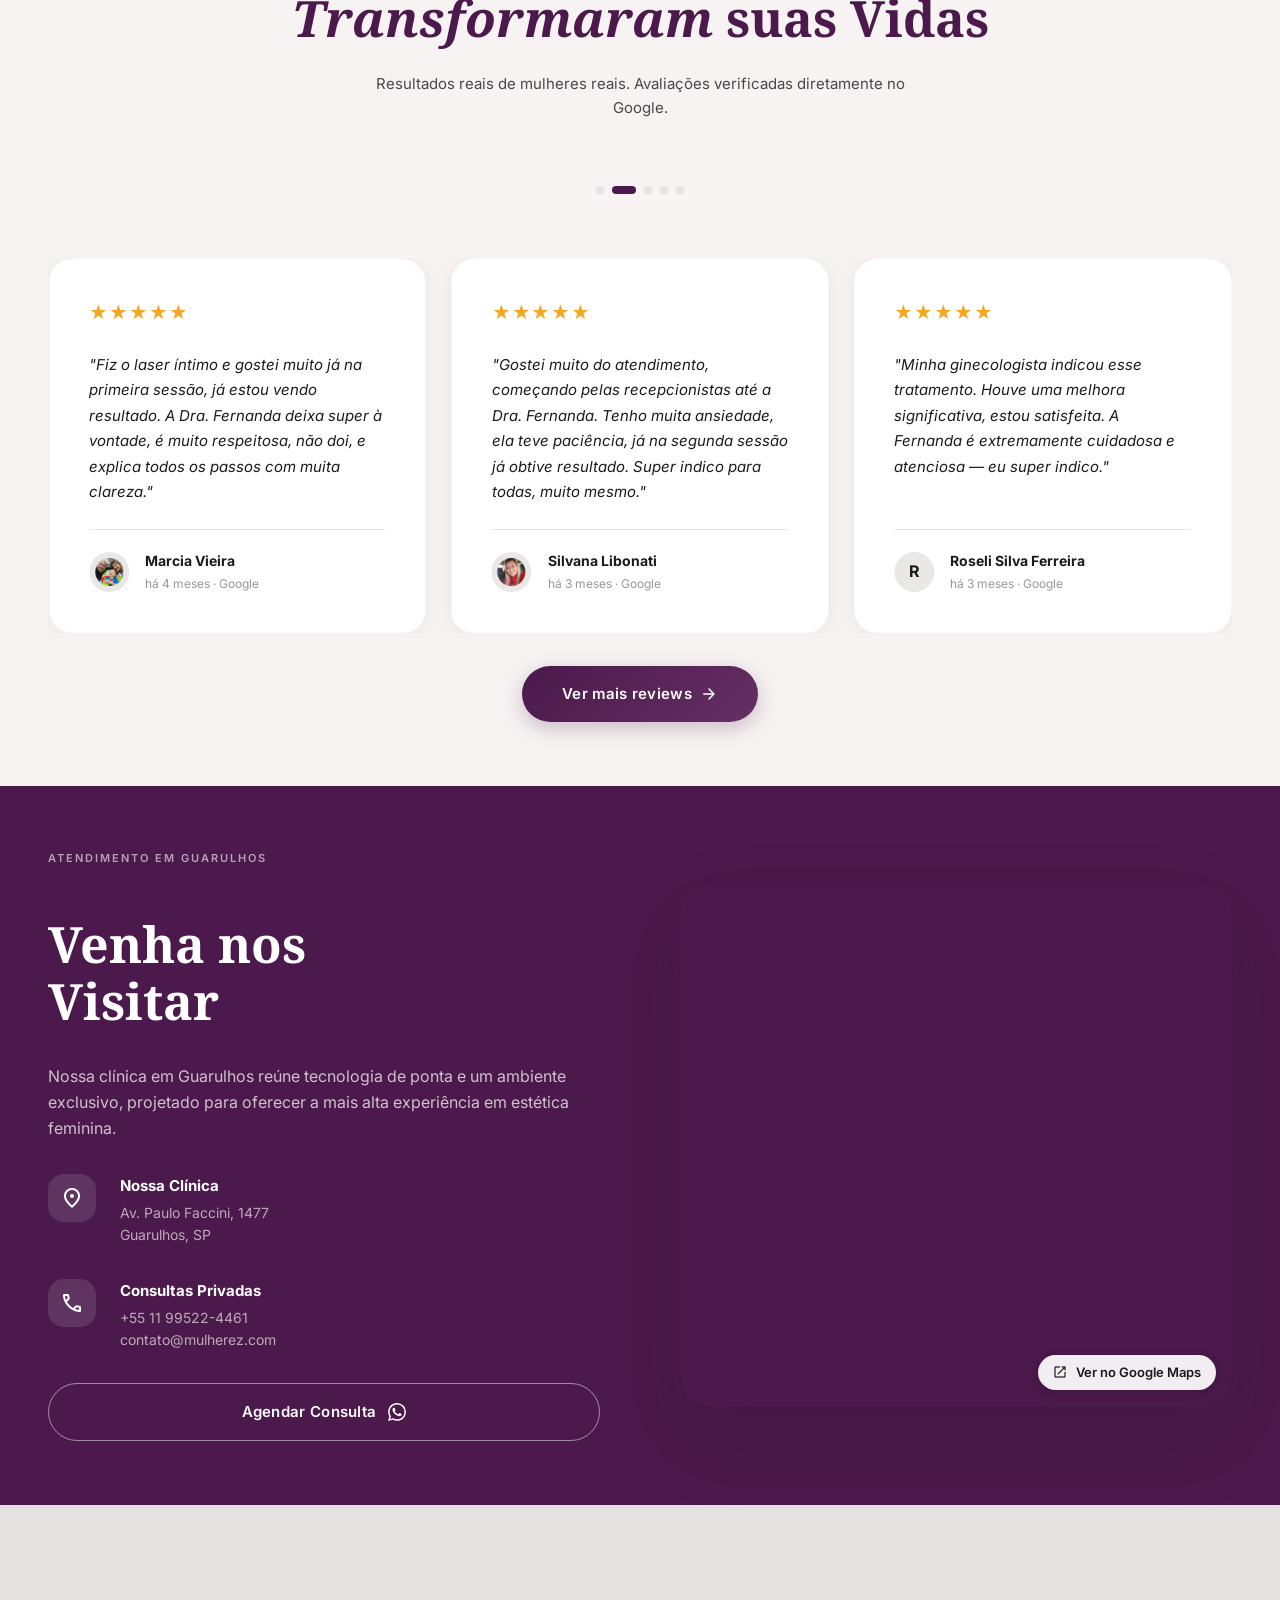
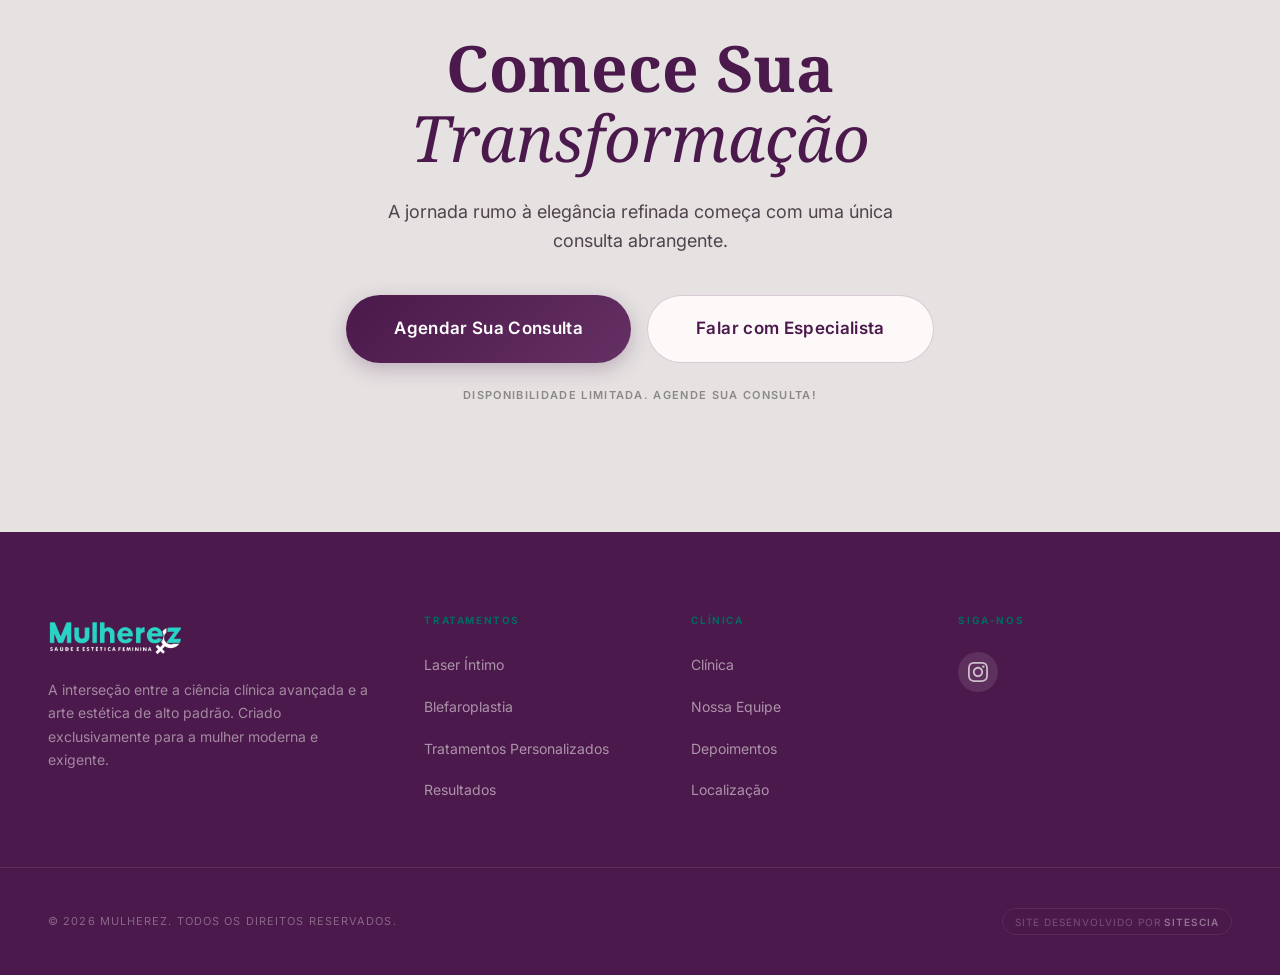
==== commit 21265d62: "alterações finais v1" ====
--- a/mulherez/index.html
+++ b/mulherez/index.html
@@ -1522,58 +1522,36 @@
 
       <div class="section-center" data-reveal="up">
         <span class="eyebrow">Equipe Feminina</span>
-        <h2 class="section-title">Mãos Especializadas</h2>
+        <h2 class="section-title">Doutoras Especializadas</h2>
       </div>
 
       <div class="team-carousel" id="teamCarousel" data-reveal="up">
 
-        <div class="doctor">
-          <div class="doctor__photo">
-            <img src="img/Dra._Mirelle_Ruivo.webp" alt="Dra. Mirelle Ruivo" class="doctor__img" loading="lazy" />
-          </div>
-          <div class="doctor__info">
+        <div class="doctor" style="background-image: url('img/equipe-mirelle.webp');">
+          <div class="doctor__overlay"></div>
+          <div class="doctor__content">
             <span class="doctor__crm">CRM 22812</span>
-            <h4 class="doctor__name">Dr. Mirelle Ruivo</h4>
+            <h4 class="doctor__name">Dra. Mirelle Ruivo</h4>
             <p class="doctor__role">Diretora Médica e Fundadora</p>
             <p class="doctor__bio">Pioneira em estética facial estrutural com mais de 15 anos de formação cirúrgica.</p>
           </div>
         </div>
 
-        <div class="doctor">
-          <div class="doctor__photo">
-            <img
-              src="https://lh3.googleusercontent.com/aida-public/[base64]"
-              alt="Dr. Sarah Khalil" class="doctor__img" loading="lazy" />
-          </div>
-          <div class="doctor__info">
-            <span class="doctor__crm">CRM 38291</span>
-            <h4 class="doctor__name">Dr. Sarah Khalil</h4>
-            <p class="doctor__role">Líder em Dermatologia</p>
-            <p class="doctor__bio">Especialista em regeneração celular e protocolos avançados de laser.</p>
-          </div>
-        </div>
-
-        <div class="doctor">
-          <div class="doctor__photo">
-            <img
-              src="https://lh3.googleusercontent.com/aida-public/[base64]"
-              alt="Dr. Sofia Rossi" class="doctor__img" loading="lazy" />
-          </div>
-          <div class="doctor__info">
-            <span class="doctor__crm">CRM 67290</span>
-            <h4 class="doctor__name">Dr. Sofia Rossi</h4>
-            <p class="doctor__role">Consultora em Longevidade</p>
-            <p class="doctor__bio">Especialista em equilíbrio hormonal e otimização metabólica para a longevidade
-              feminina.</p>
+        <div class="doctor" style="background-image: url('img/equipe-mirelle.webp');">
+          <div class="doctor__overlay"></div>
+          <div class="doctor__content">
+            <span class="doctor__crm">CRM 283886</span>
+            <h4 class="doctor__name">Dra. Marina Stanziola</h4>
+            <p class="doctor__role">Especialista em Ninfoplastia a Laser</p>
+            <p class="doctor__bio">Especialista em procedimentos de estética íntima com tecnologia avançada de laser.</p>
           </div>
         </div>
 
       </div>
 
       <div class="team__dots" id="teamDots">
-        <button class="team__dot team__dot--active" data-index="0" aria-label="Doutora 1"></button>
-        <button class="team__dot" data-index="1" aria-label="Doutora 2"></button>
-        <button class="team__dot" data-index="2" aria-label="Doutora 3"></button>
+        <button class="team__dot team__dot--active" data-index="0" aria-label="Dra. Mirelle Ruivo"></button>
+        <button class="team__dot" data-index="1" aria-label="Dra. Marina Stanziola"></button>
       </div>
 
     </div>
@@ -1835,7 +1813,7 @@
             class="btn btn--outline btn--xl" data-magnetic>Falar com Especialista</a>
         </div>
         <p class="cta-band__note">
-          Disponibilidade limitada. Prioridade para indicações de pacientes existentes.
+          Disponibilidade limitada. Agende sua consulta!
         </p>
       </div>
     </div>
--- a/mulherez/styles.css
+++ b/mulherez/styles.css
@@ -145,14 +145,14 @@
 .eyebrow--light { color: rgba(255,255,255,0.6); }
 .eyebrow-pill {
   display: inline-block;
-  padding: 0.375rem 0.875rem;
+  padding: 0.28rem 0.66rem;
   border-radius: 9999px;
   background: rgba(0, 106, 101, 0.12);
   backdrop-filter: blur(12px);
   -webkit-backdrop-filter: blur(12px);
   color: var(--c-secondary);
   border: 1px solid rgba(0, 106, 101, 0.25);
-  font-size: 0.6875rem;
+  font-size: 0.55rem;
   font-weight: 600;
   letter-spacing: 0.18em;
   text-transform: uppercase;
@@ -167,14 +167,14 @@
 
 .eyebrow-pill-purple {
   display: inline-block;
-  padding: 0.375rem 0.875rem;
+  padding: 0.25rem 0.6rem;
   border-radius: 9999px;
   background: rgba(75, 25, 75, 0.12);
   backdrop-filter: blur(12px);
   -webkit-backdrop-filter: blur(12px);
   color: var(--c-primary);
   border: 1px solid rgba(75, 25, 75, 0.25);
-  font-size: 0.6875rem;
+  font-size: 0.5rem;
   font-weight: 600;
   letter-spacing: 0.18em;
   text-transform: uppercase;
@@ -246,7 +246,10 @@
   margin-bottom: var(--sp-16);
 }
 .section-center .eyebrow { display: block; }
-.section-center .section-title { margin-top: var(--sp-3); }
+.section-center .section-title {
+  margin-top: var(--sp-3);
+  margin-bottom: var(--sp-6);
+}
 
 /* ── KEYFRAMES ──────────────────────────────────────────────── */
 @keyframes fadeIn {
@@ -1251,8 +1254,15 @@
   font-weight: 700;
   color: var(--c-surface);
   margin-bottom: var(--sp-5);
+  line-height: 1.15;
 }
 .ba-title em { font-weight: 400; font-style: italic; }
+
+@media (min-width: 768px) {
+  .ba-title {
+    line-height: 1.1;
+  }
+}
 
 .ba-desc {
   font-size: 1rem;
@@ -1601,73 +1611,92 @@
 
 .team-carousel {
   display: grid;
-  grid-template-columns: repeat(3, 1fr);
+  grid-template-columns: repeat(2, 1fr);
   gap: var(--sp-12);
+  max-width: 900px;
+  margin-inline: auto;
+  padding-inline: var(--sp-4);
 }
 
 .doctor {
+  position: relative;
+  aspect-ratio: 3/4;
+  border-radius: var(--r-2xl);
+  overflow: hidden;
+  background-size: cover;
+  background-position: center;
+  display: flex;
+  flex-direction: column;
+  justify-content: flex-end;
+  transition: transform var(--t-slow);
+}
+
+.doctor:hover {
+  transform: translateY(-4px);
+}
+
+.doctor__overlay {
+  position: absolute;
+  inset: 0;
+  background: linear-gradient(
+    to bottom,
+    rgba(0, 0, 0, 0) 0%,
+    rgba(0, 0, 0, 0.15) 30%,
+    rgba(0, 0, 0, 0.5) 60%,
+    rgba(0, 0, 0, 0.85) 100%
+  );
+  z-index: 1;
+}
+
+.doctor__content {
+  position: relative;
+  z-index: 2;
+  padding: var(--sp-6) var(--sp-5) var(--sp-5);
   display: flex;
   flex-direction: column;
   gap: var(--sp-3);
 }
 
-.doctor__photo {
-  aspect-ratio: 4/5;
-  border-radius: var(--r-2xl);
-  overflow: hidden;
-  margin-bottom: var(--sp-3);
-}
-
-.doctor__img {
-  width: 100%;
-  height: 100%;
-  object-fit: cover;
-  filter: grayscale(100%);
-  transition: filter var(--t-slow), transform var(--t-slow);
-  will-change: filter;
-}
-
-.doctor:hover .doctor__img {
-  filter: grayscale(0%);
-  transform: scale(1.03);
+.doctor__crm {
+  display: inline-block;
+  font-size: 0.55rem;
+  font-weight: 700;
+  letter-spacing: 0.12em;
+  text-transform: uppercase;
+  color: var(--c-secondary-faint);
+  background: rgba(0, 106, 101, 0.3);
+  backdrop-filter: blur(10px);
+  -webkit-backdrop-filter: blur(10px);
+  border: 1px solid rgba(0, 106, 101, 0.5);
+  padding: 0.4rem 0.8rem;
+  border-radius: var(--r-full);
+  width: fit-content;
+  margin-bottom: var(--sp-1);
 }
 
 .doctor__name {
   font-family: var(--font-serif);
-  font-size: 1.375rem;
+  font-size: clamp(1.25rem, 4vw, 1.75rem);
   font-weight: 700;
-  color: var(--c-primary);
+  color: var(--c-white);
+  margin: 0;
+  line-height: 1.2;
 }
 
 .doctor__role {
-  font-size: 0.6875rem;
+  font-size: 0.65rem;
   font-weight: 600;
   letter-spacing: 0.12em;
   text-transform: uppercase;
-  color: var(--c-secondary);
-}
-
-.doctor__info {
-  display: contents;
-}
-
-.doctor__crm {
-  display: inline-block;
-  font-size: 0.6rem;
-  font-weight: 700;
-  letter-spacing: 0.08em;
-  text-transform: uppercase;
-  color: var(--c-secondary);
-  background: rgba(0, 106, 101, 0.08);
-  border: 1px solid rgba(0, 106, 101, 0.15);
-  padding: 0.2rem 0.6rem;
-  border-radius: var(--r-full);
+  color: rgba(212, 219, 219, 0.8);
+  margin: 0;
 }
 
 .doctor__bio {
-  font-size: 0.875rem;
-  color: var(--c-on-surface-muted);
-  line-height: 1.65;
+  font-size: 0.8rem;
+  color: rgba(252, 249, 248, 0.9);
+  line-height: 1.5;
+  margin: 0;
 }
 
 .team__dots { display: none; }
@@ -1685,67 +1714,39 @@
   .team-carousel::-webkit-scrollbar { display: none; }
 
   .doctor {
-    flex: 0 0 82%;
+    flex: 0 0 85%;
     scroll-snap-align: center;
-    display: flex;
-    flex-direction: column;
-    align-items: center;
-    text-align: center;
-    background: var(--c-white);
-    border-radius: var(--r-2xl);
-    padding: var(--sp-8) var(--sp-6) var(--sp-6);
-    gap: var(--sp-3);
-    box-shadow: 0 4px 24px rgba(75,25,75,0.07);
-    border: 1px solid rgba(75,25,75,0.05);
-  }
-
-  .doctor:first-child { margin-left: 9%; }
-  .doctor:last-child  { margin-right: 9%; }
-
-  .doctor__photo {
-    width: 180px;
-    height: 180px;
-    aspect-ratio: 1/1;
-    border-radius: 50%;
-    flex-shrink: 0;
-    margin-bottom: 0;
-    border: 3px solid transparent;
-    background-image: linear-gradient(var(--c-white), var(--c-white)),
-                      linear-gradient(135deg, var(--c-secondary), var(--c-primary));
-    background-origin: border-box;
-    background-clip: padding-box, border-box;
-    box-shadow: 0 6px 24px rgba(75,25,75,0.12);
-  }
-
-  .doctor__img {
-    filter: grayscale(0%);
-    border-radius: 50%;
-  }
-
-  .doctor__info {
-    display: flex;
-    flex-direction: column;
-    align-items: center;
-    gap: 4px;
-    text-align: center;
+    aspect-ratio: 9/12;
+    background-size: cover;
+    background-position: center;
+  }
+
+  .doctor:first-child { margin-left: 7.5%; }
+  .doctor:last-child  { margin-right: 7.5%; }
+
+  .doctor__content {
+    padding: var(--sp-5) var(--sp-4) var(--sp-4);
+    gap: var(--sp-2);
+  }
+
+  .doctor__crm {
+    font-size: 0.55rem;
+    padding: 0.35rem 0.7rem;
+    margin-bottom: var(--sp-1);
   }
 
   .doctor__name {
-    font-size: 1.25rem;
+    font-size: 1.2rem;
+    line-height: 1.2;
   }
 
   .doctor__role {
-    font-size: 0.7rem;
-    color: var(--c-secondary);
-    margin-top: 2px;
+    font-size: 0.65rem;
   }
 
   .doctor__bio {
-    font-size: 0.82rem;
-    line-height: 1.55;
-    color: var(--c-on-surface-muted);
-    max-width: 280px;
-    margin-top: var(--sp-1);
+    font-size: 0.75rem;
+    line-height: 1.4;
   }
 
   /* Dots */
@@ -3430,6 +3431,16 @@
     font-style: italic;
     font-weight: 400;
   }
+
+  /* Hero CTAs — +20% size */
+  .hero__actions .btn--pill-dark {
+    font-size: 0.825rem;
+    padding: 0.96rem 2.1rem;
+  }
+
+  .hero__actions .hero__text-link {
+    font-size: 0.825rem;
+  }
 }
 
 /* ═══════════════════════════════════════════════
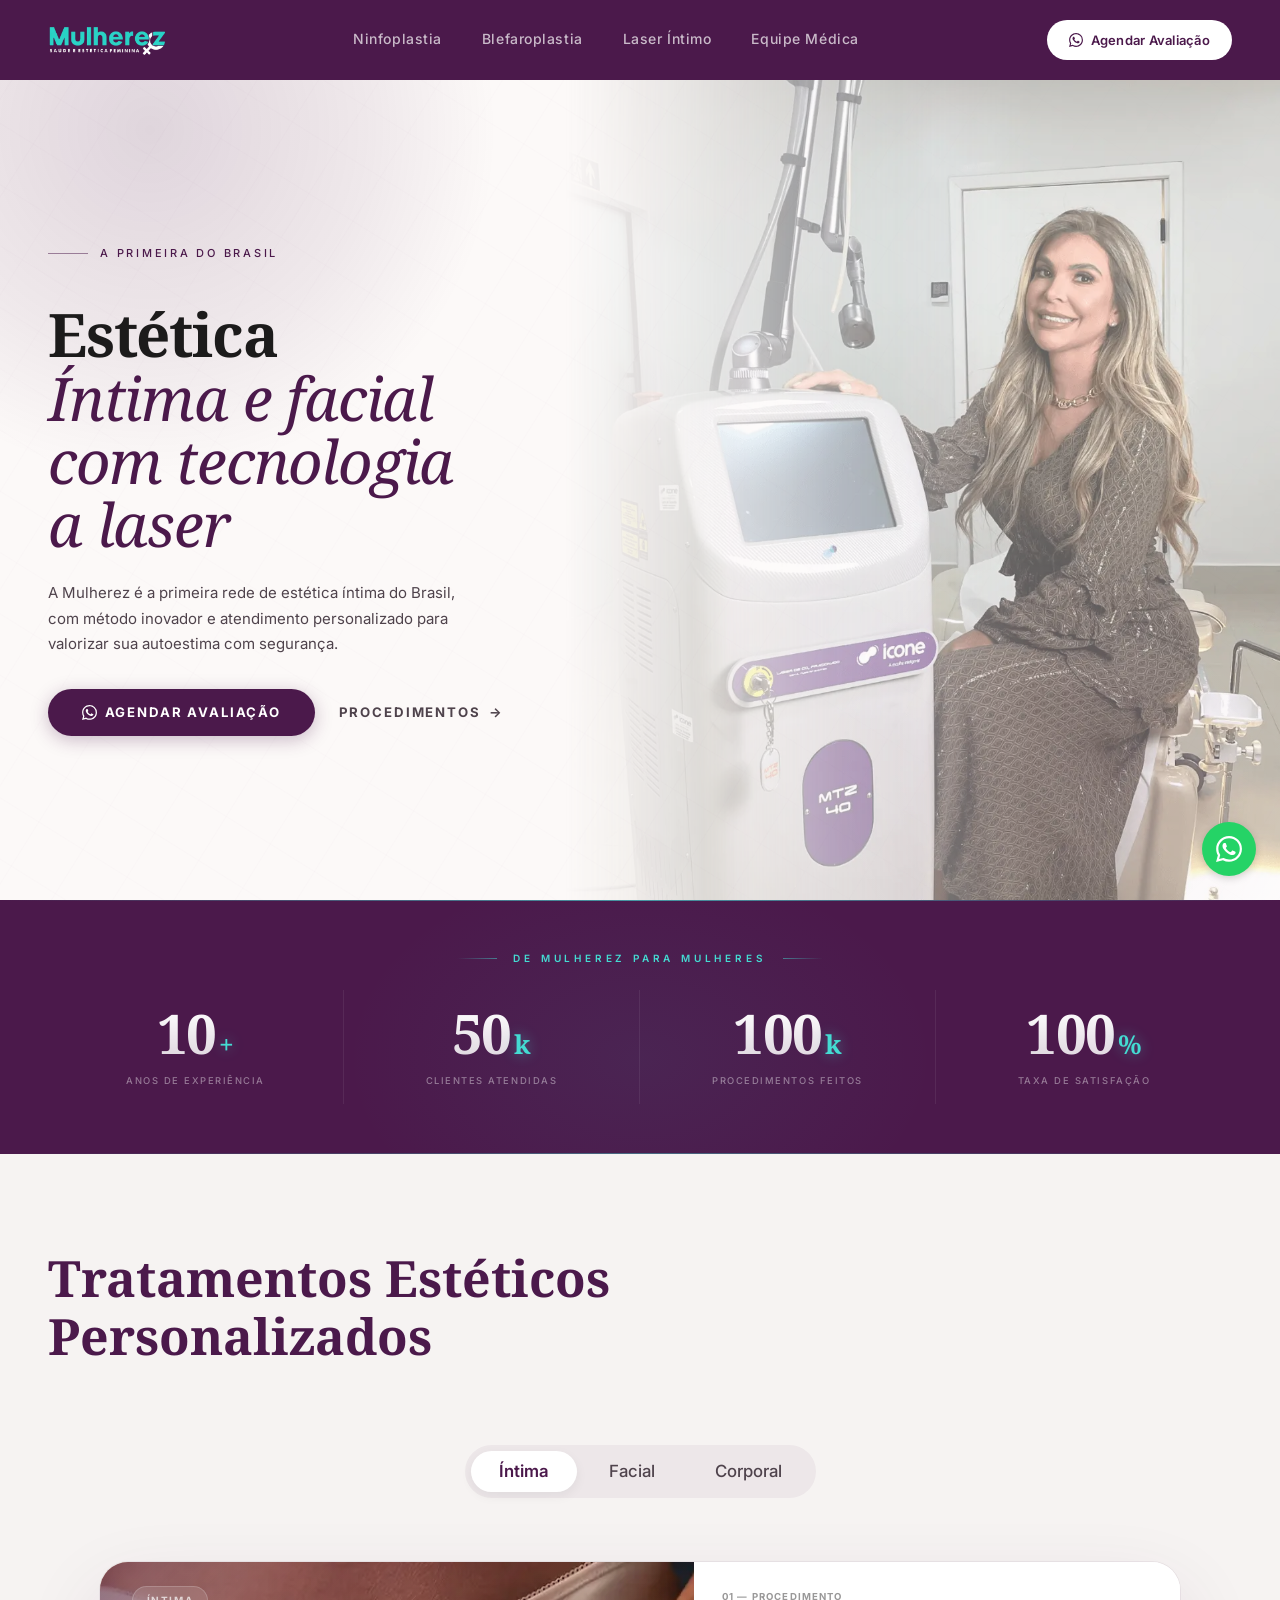
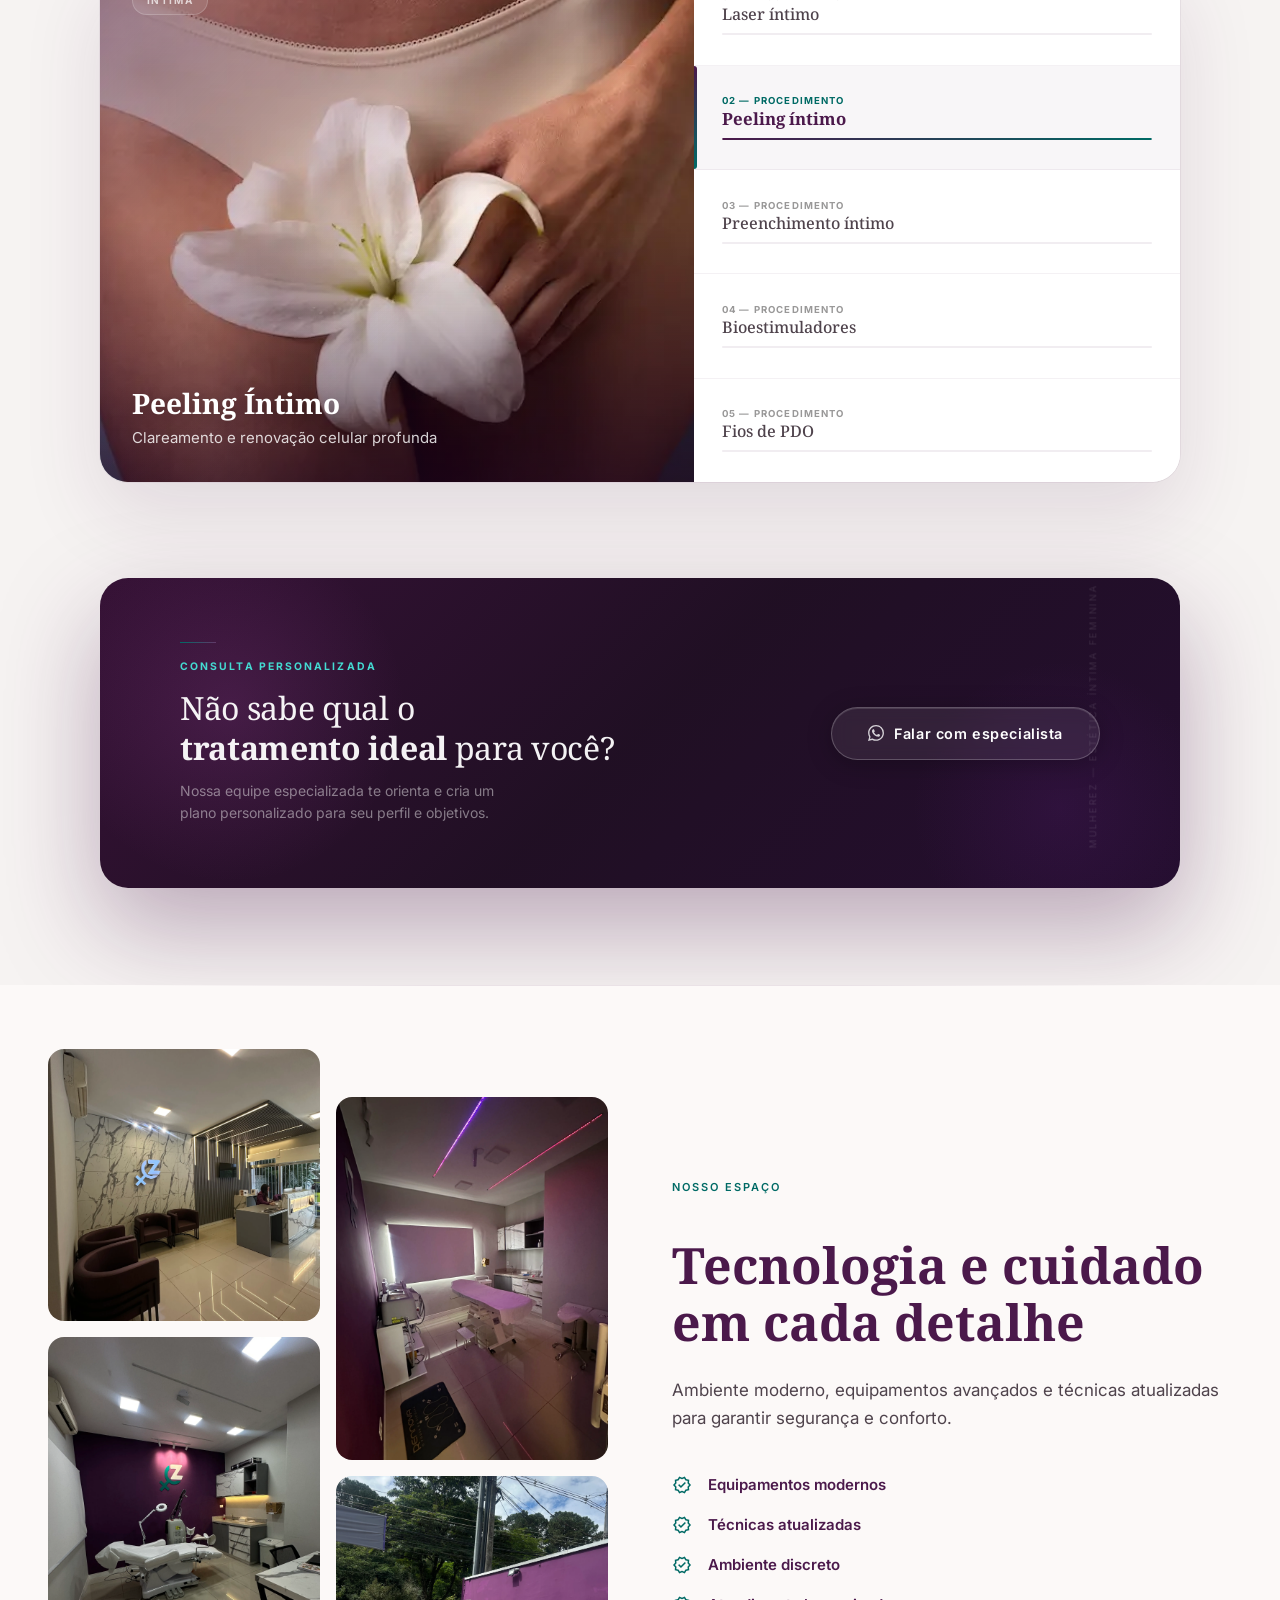
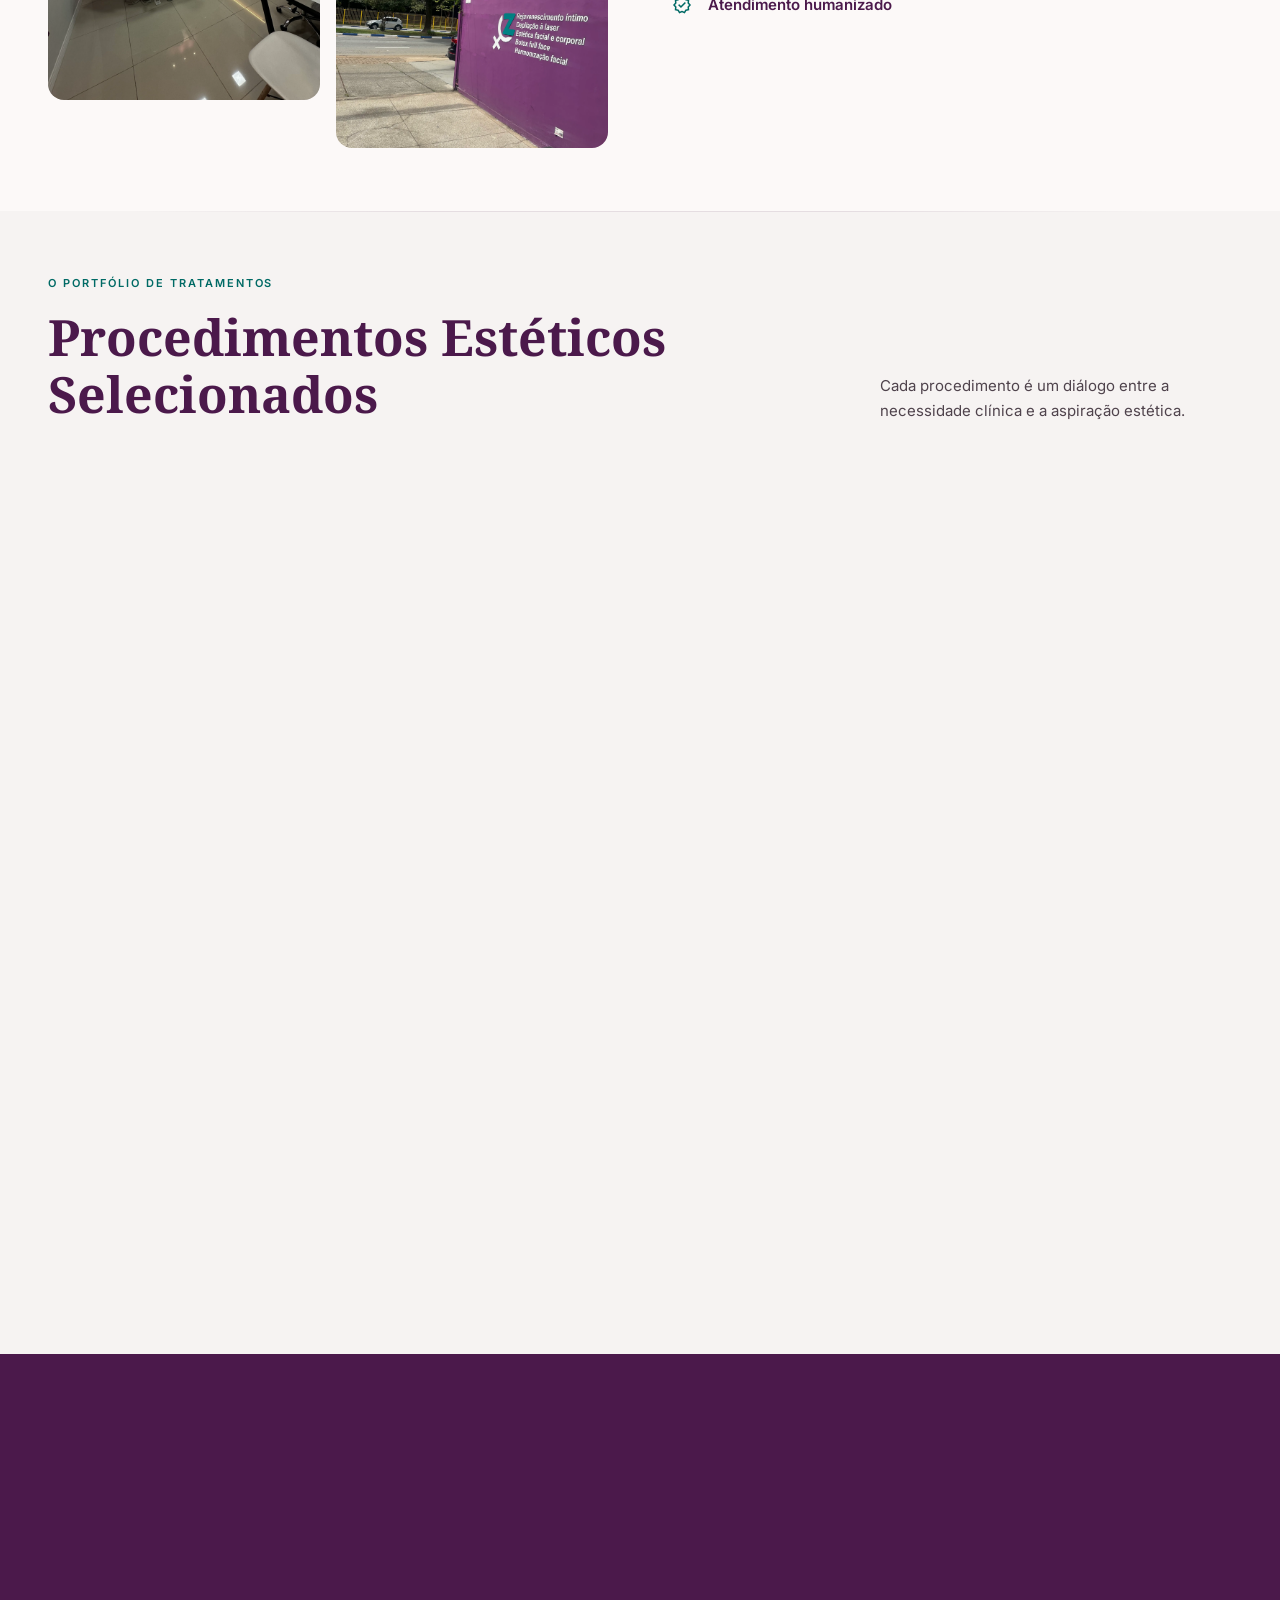
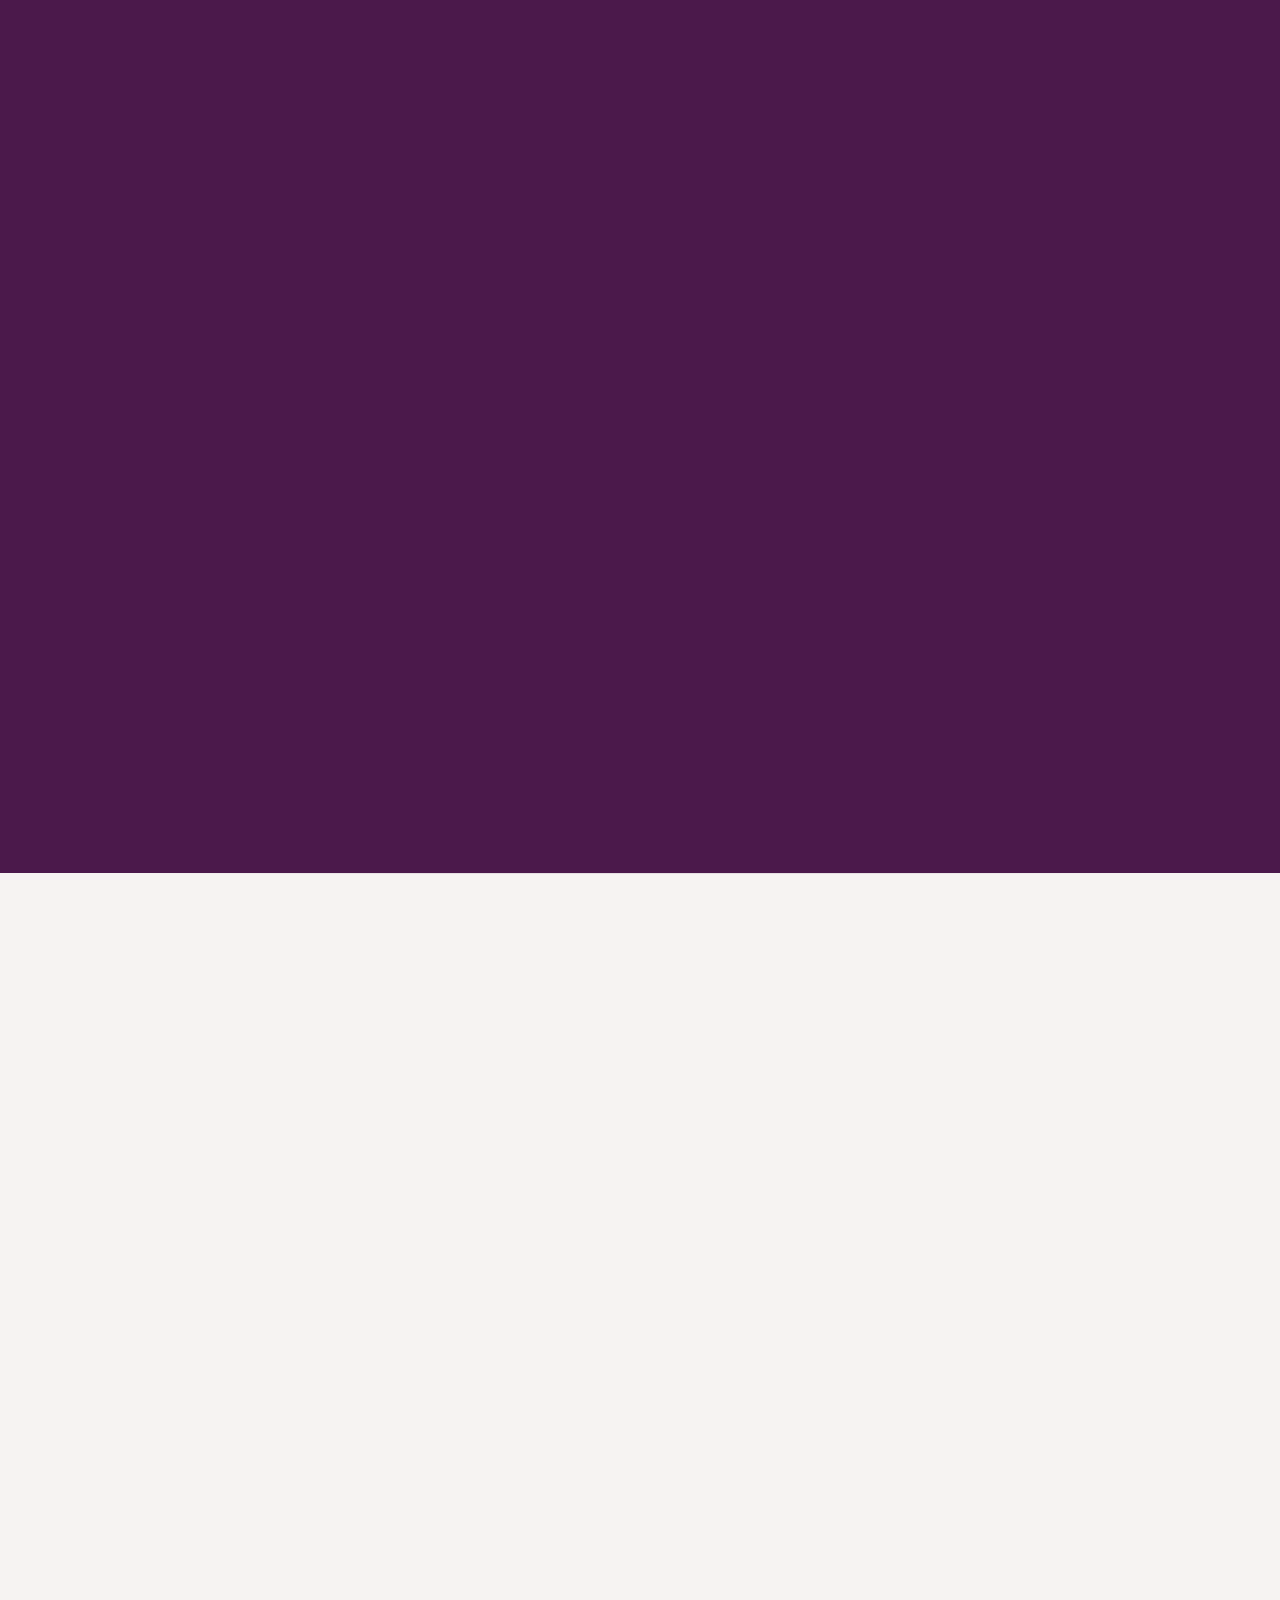
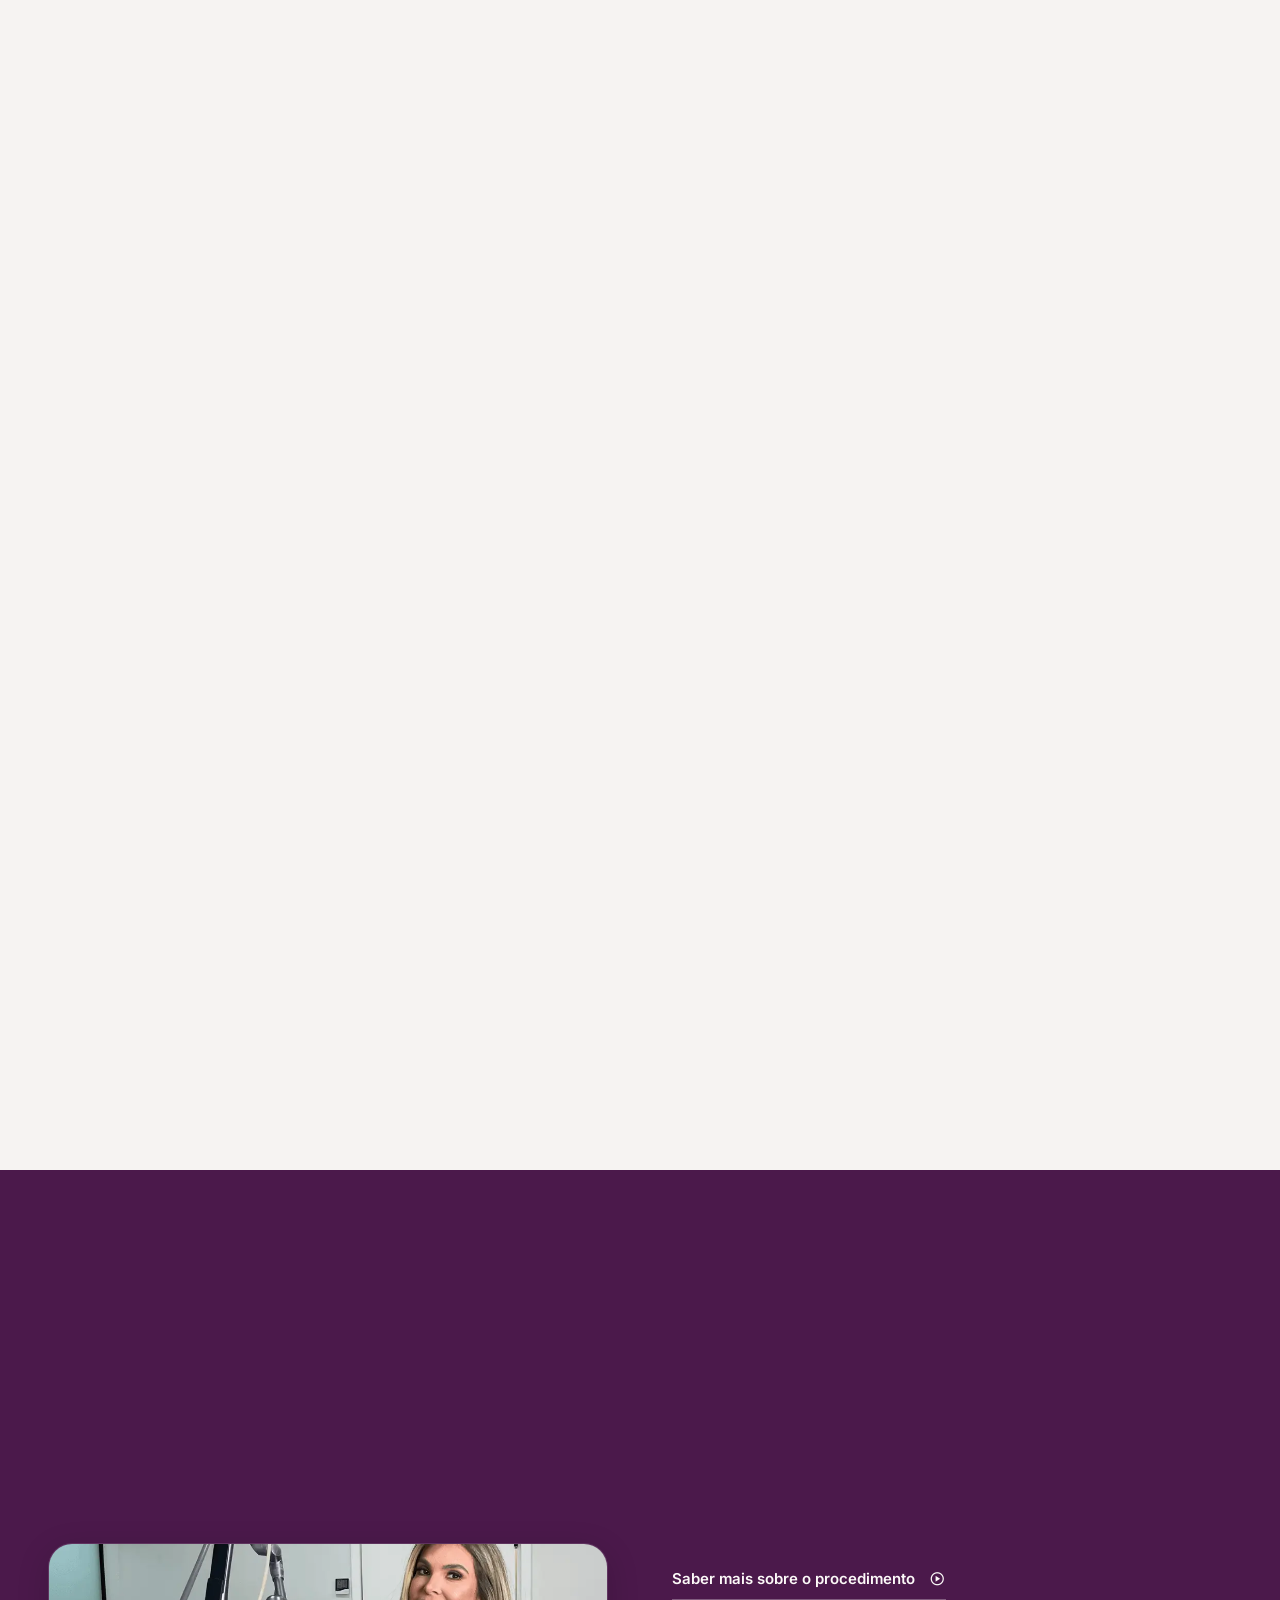
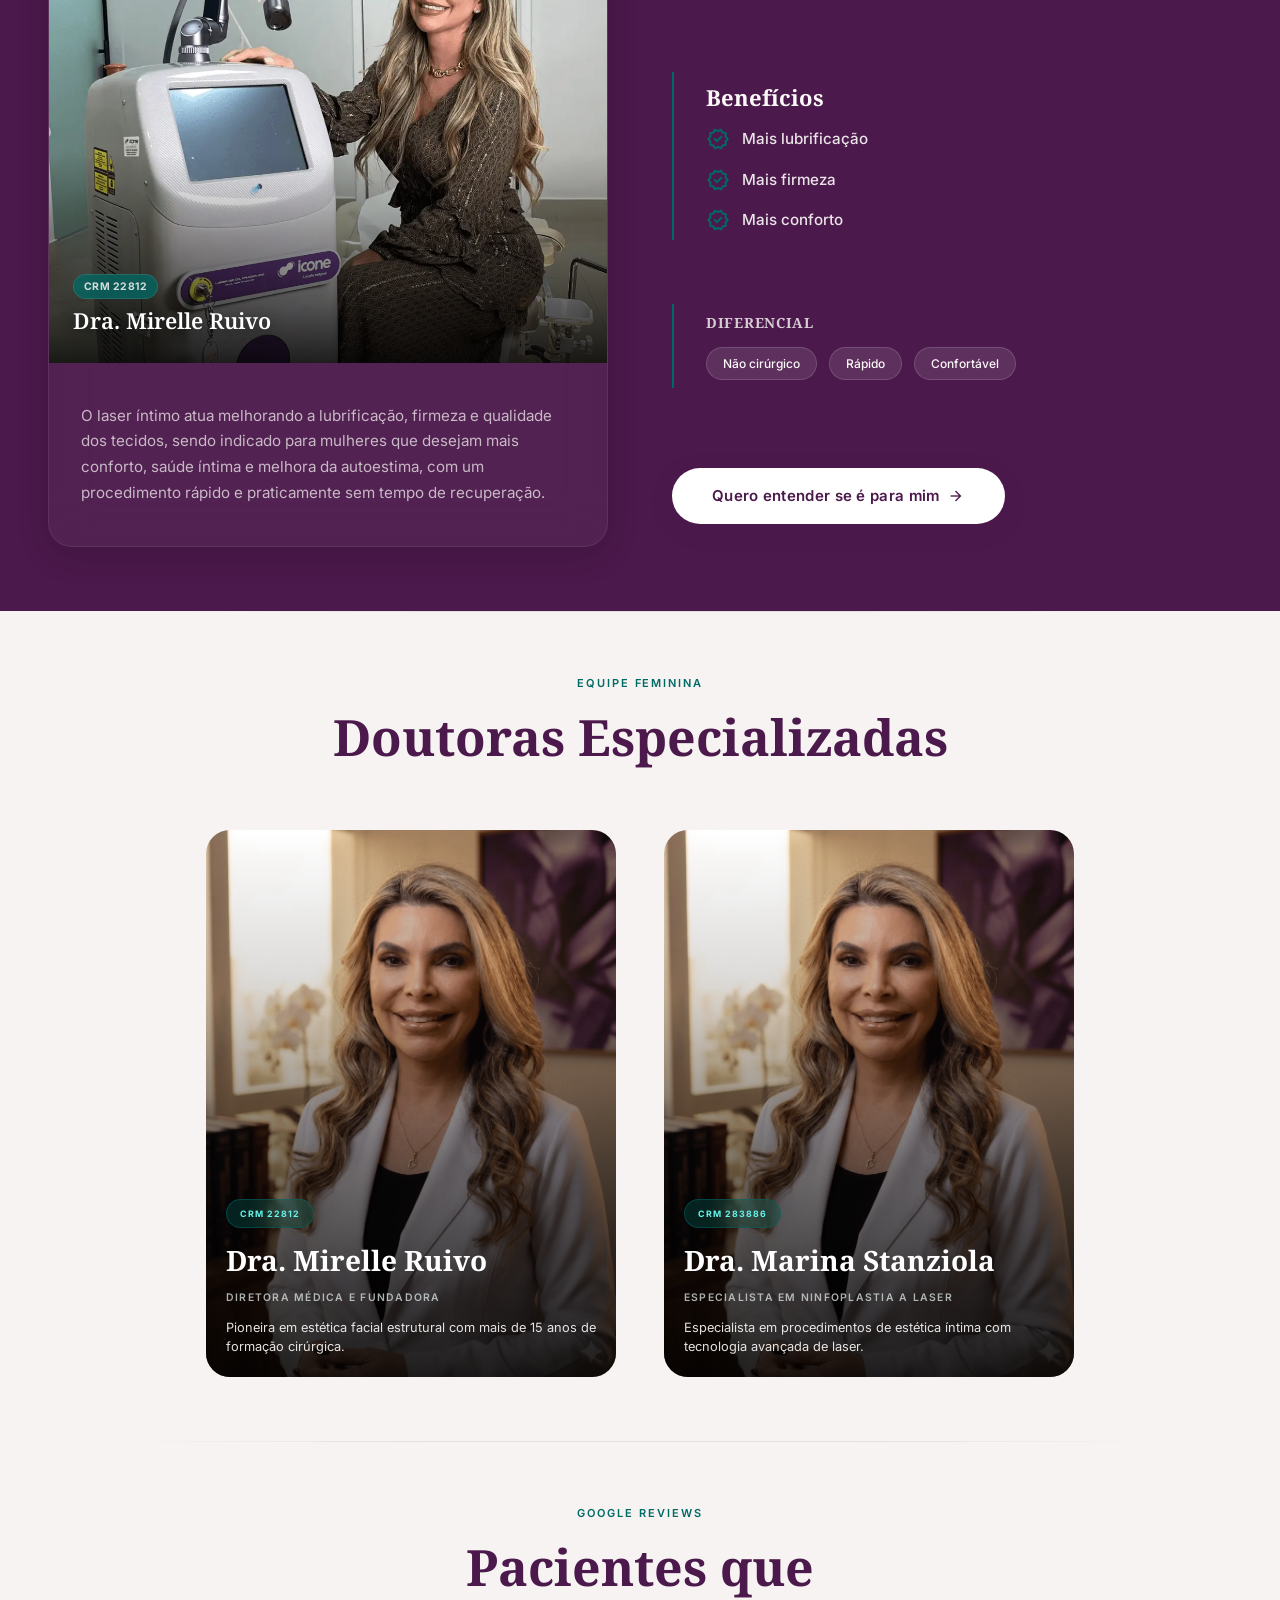
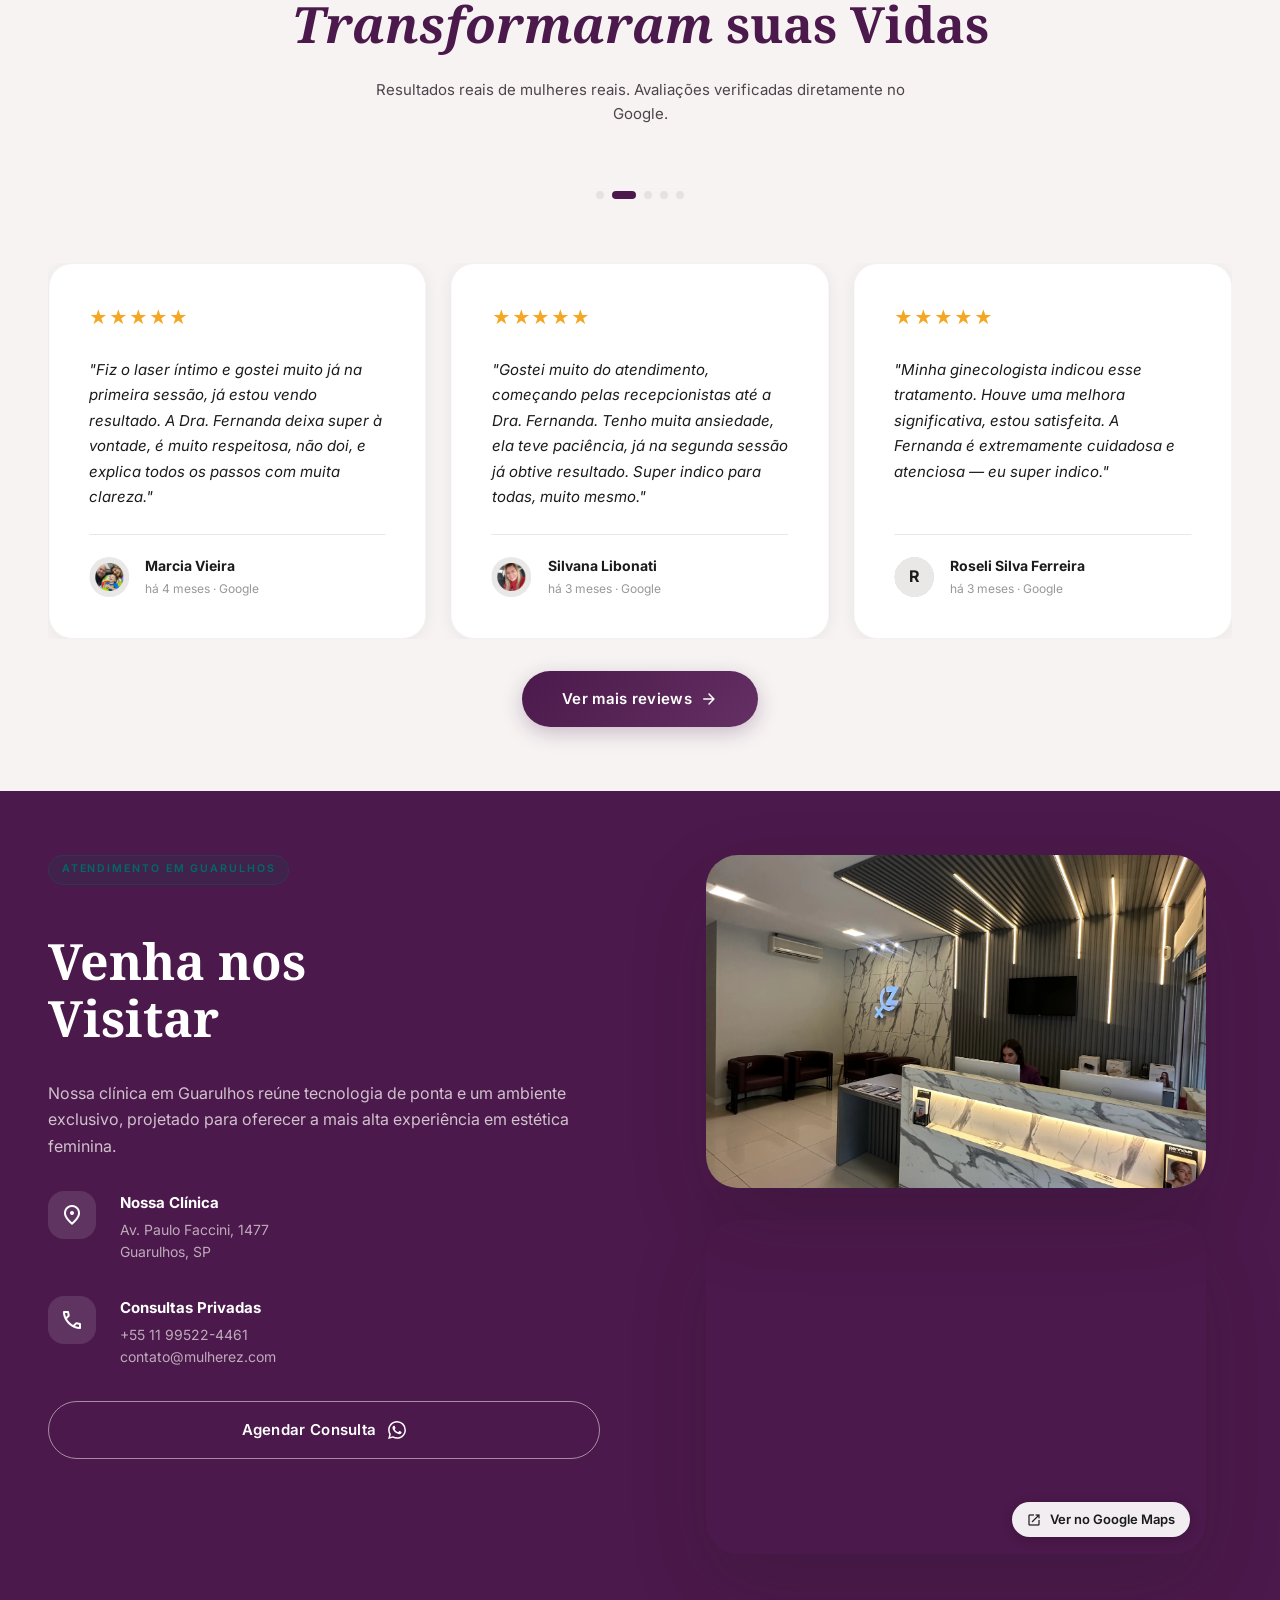
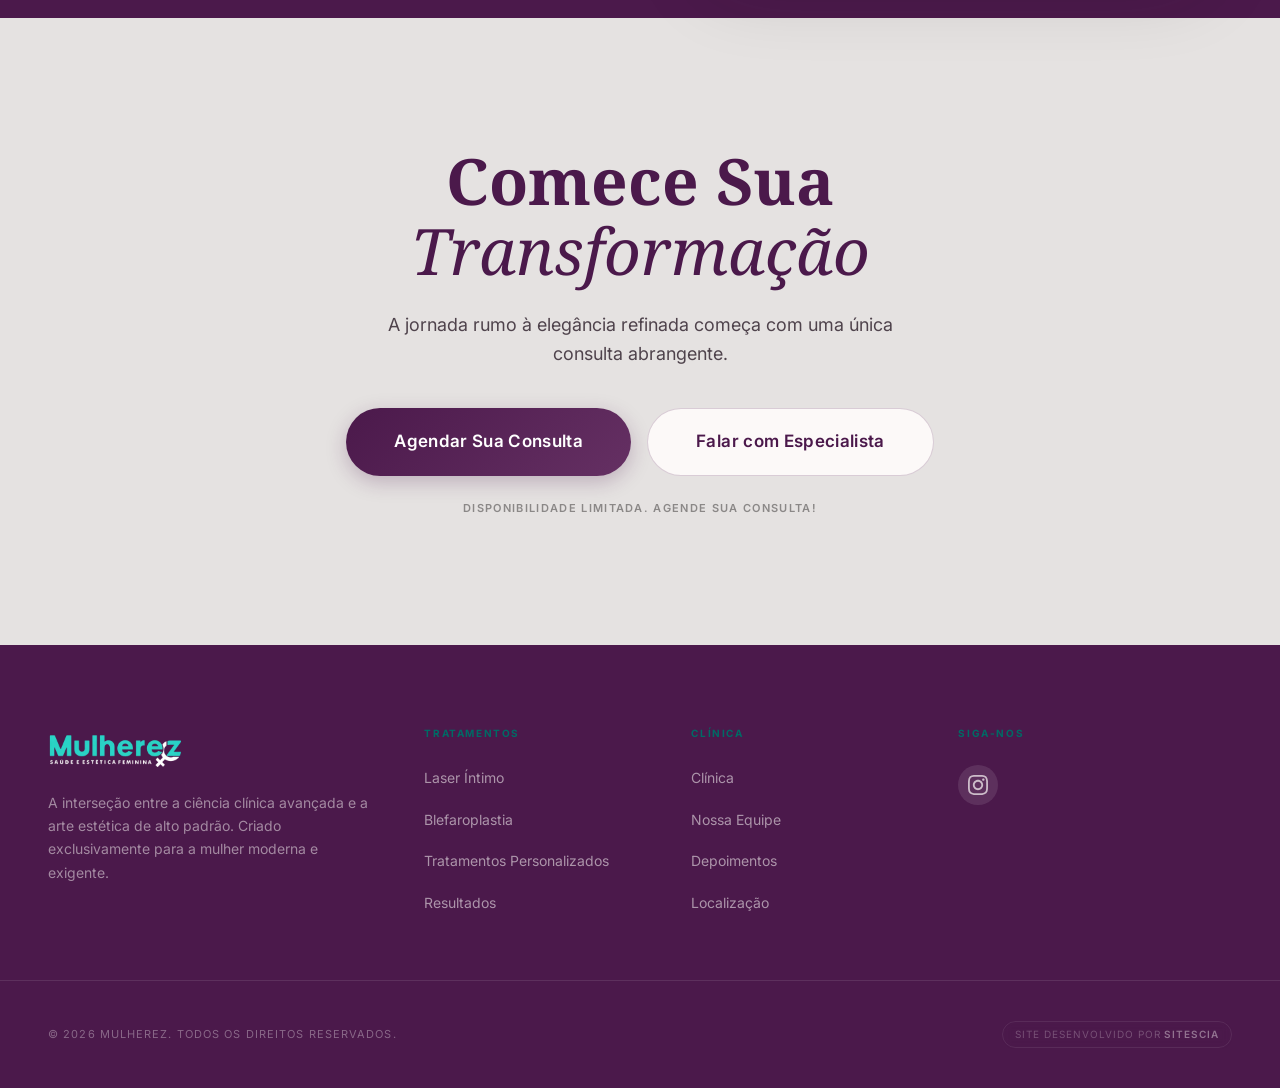
==== commit d8ed4cce: "ajustes finais" ====
--- a/mulherez/index.html
+++ b/mulherez/index.html
@@ -6,7 +6,33 @@
   <meta name="viewport" content="width=device-width, initial-scale=1.0" />
   <meta name="description"
     content="Onde a precisão médica avançada encontra a arte da estética de alto padrão. Um santuário criado para a mulher sofisticada." />
-  <title>Mulherez | O Atelier Clínico</title>
+  <meta name="keywords" content="estética íntima, ninfoplastia laser, blefaroplastia, laser íntimo, clínica estética, Guarulhos" />
+  <meta name="author" content="Mulherez - Estética Feminina" />
+  <meta name="theme-color" content="#4b194b" />
+
+  <!-- Open Graph / Social Media -->
+  <meta property="og:type" content="website" />
+  <meta property="og:title" content="Mulherez | Estética Feminina" />
+  <meta property="og:description"
+    content="Onde a precisão médica avançada encontra a arte da estética de alto padrão. Um santuário criado para a mulher sofisticada." />
+  <meta property="og:image" content="img/logo_mulherez.webp" />
+  <meta property="og:url" content="https://mulherez.com.br" />
+  <meta property="og:site_name" content="Mulherez" />
+
+  <!-- Twitter Card -->
+  <meta name="twitter:card" content="summary_large_image" />
+  <meta name="twitter:title" content="Mulherez | Estética Feminina" />
+  <meta name="twitter:description"
+    content="Onde a precisão médica avançada encontra a arte da estética de alto padrão. Um santuário criado para a mulher sofisticada." />
+  <meta name="twitter:image" content="img/logo_mulherez.webp" />
+
+  <!-- Favicon & Icons -->
+  <link rel="icon" type="image/webp" href="img/favicon.webp" />
+  <link rel="shortcut icon" href="img/favicon.webp" />
+  <link rel="apple-touch-icon" href="img/favicon.webp" />
+  <link rel="canonical" href="https://mulherez.com.br" />
+
+  <title>Mulherez | Estética Feminina</title>
 
   <!-- Fonts -->
   <link rel="preconnect" href="https://fonts.googleapis.com" />
@@ -1733,7 +1759,7 @@
       <div class="visit__layout">
 
         <div class="visit__info" data-reveal="left">
-          <span class="eyebrow eyebrow--light" data-reveal="up">Atendimento em Guarulhos</span>
+          <span class="eyebrow-pill" data-reveal="up" style="margin-bottom: var(--sp-4); display: inline-block;">Atendimento em Guarulhos</span>
           <h2 class="section-title visit__title">Venha nos<br>Visitar</h2>
           <p class="visit__lead">
             Nossa clínica em Guarulhos reúne tecnologia de ponta e um ambiente exclusivo,
@@ -1776,20 +1802,26 @@
           </a>
         </div>
 
-        <div class="visit__map" data-reveal="right">
-          <iframe class="visit__map-frame"
-            src="https://maps.google.com/maps?q=-23.4595698,-46.5291435&output=embed&z=17" width="100%" height="100%"
-            style="border:0;" allowfullscreen="" loading="lazy" referrerpolicy="no-referrer-when-downgrade"
-            title="Localização Mulherez — Av. Paulo Faccini, 1477, Guarulhos">
-          </iframe>
-          <a href="https://www.google.com/maps/place/Mulherez+Guarulhos+-+Jardim+Maia/@-23.4595698,-46.5291435,17z/data=!4m15!1m8!3m7!1s0x94cef54426d0672b:0xffd56085eda1f0c6!2sAv.+Paulo+Faccini,+1477+-+Macedo,+Guarulhos+-+SP,+07111-000!3b1!8m2!3d-23.4595698!4d-46.5291435!16s%2Fg%2F11c170bg2c!3m5!1s0x94cef5053e7b796f:0x59148be75b0e3b02!8m2!3d-23.4595698!4d-46.5291435!16s%2Fg%2F11yhww3ykh?hl=en-US&entry=ttu&g_ep=EgoyMDI2MDMyOS4wIKXMDSoASAFQAw%3D%3D"
-            target="_blank" rel="noopener noreferrer" class="visit__map-overlay"
-            aria-label="Abrir Mulherez Guarulhos no Google Maps">
-            <span class="visit__map-overlay-btn">
-              <span class="material-symbols-outlined" aria-hidden="true" style="font-size:1rem">open_in_new</span>
-              Ver no Google Maps
-            </span>
-          </a>
+        <div class="visit__media" data-reveal="right">
+          <div class="visit__media-item visit__image">
+            <img src="img/esp05.webp" alt="Espaço interno da clínica Mulherez" class="visit__image-img" loading="lazy" />
+          </div>
+
+          <div class="visit__media-item visit__map">
+            <iframe class="visit__map-frame"
+              src="https://maps.google.com/maps?q=-23.4595698,-46.5291435&output=embed&z=17" width="100%" height="100%"
+              style="border:0;" allowfullscreen="" loading="lazy" referrerpolicy="no-referrer-when-downgrade"
+              title="Localização Mulherez — Av. Paulo Faccini, 1477, Guarulhos">
+            </iframe>
+            <a href="https://www.google.com/maps/place/Mulherez+Guarulhos+-+Jardim+Maia/@-23.4595698,-46.5291435,17z/data=!4m15!1m8!3m7!1s0x94cef54426d0672b:0xffd56085eda1f0c6!2sAv.+Paulo+Faccini,+1477+-+Macedo,+Guarulhos+-+SP,+07111-000!3b1!8m2!3d-23.4595698!4d-46.5291435!16s%2Fg%2F11c170bg2c!3m5!1s0x94cef5053e7b796f:0x59148be75b0e3b02!8m2!3d-23.4595698!4d-46.5291435!16s%2Fg%2F11yhww3ykh?hl=en-US&entry=ttu&g_ep=EgoyMDI2MDMyOS4wIKXMDSoASAFQAw%3D%3D"
+              target="_blank" rel="noopener noreferrer" class="visit__map-overlay"
+              aria-label="Abrir Mulherez Guarulhos no Google Maps">
+              <span class="visit__map-overlay-btn">
+                <span class="material-symbols-outlined" aria-hidden="true" style="font-size:1rem">open_in_new</span>
+                Ver no Google Maps
+              </span>
+            </a>
+          </div>
         </div>
 
       </div>
--- a/mulherez/styles.css
+++ b/mulherez/styles.css
@@ -145,14 +145,15 @@
 .eyebrow--light { color: rgba(255,255,255,0.6); }
 .eyebrow-pill {
   display: inline-block;
-  padding: 0.28rem 0.66rem;
+  width: fit-content;
+  padding: 0.34rem 0.8rem;
   border-radius: 9999px;
   background: rgba(0, 106, 101, 0.12);
   backdrop-filter: blur(12px);
   -webkit-backdrop-filter: blur(12px);
   color: var(--c-secondary);
   border: 1px solid rgba(0, 106, 101, 0.25);
-  font-size: 0.55rem;
+  font-size: 0.66rem;
   font-weight: 600;
   letter-spacing: 0.18em;
   text-transform: uppercase;
@@ -2099,7 +2100,7 @@
   display: grid;
   grid-template-columns: 1fr 1fr;
   gap: var(--sp-20);
-  align-items: center;
+  align-items: stretch;
 }
 
 .visit__info {
@@ -2171,12 +2172,42 @@
   text-decoration: none;
 }
 
-.visit__map {
-  position: relative;
+.visit__media {
+  display: flex;
+  flex-direction: column;
+  gap: var(--sp-8);
+  max-width: 500px;
+  margin-inline: auto;
+  height: 100%;
+}
+
+.visit__media-item {
   border-radius: var(--r-3xl);
   overflow: hidden;
   box-shadow: var(--shadow-xl);
-  min-height: 520px;
+  flex: 1;
+  min-height: 0;
+}
+
+.visit__map {
+  position: relative;
+}
+
+.visit__image {
+  aspect-ratio: auto;
+  height: 100%;
+}
+
+.visit__image-img {
+  width: 100%;
+  height: 100%;
+  object-fit: cover;
+  display: block;
+  transition: transform var(--t-slow);
+}
+
+.visit__image:hover .visit__image-img {
+  transform: scale(1.03);
 }
 
 
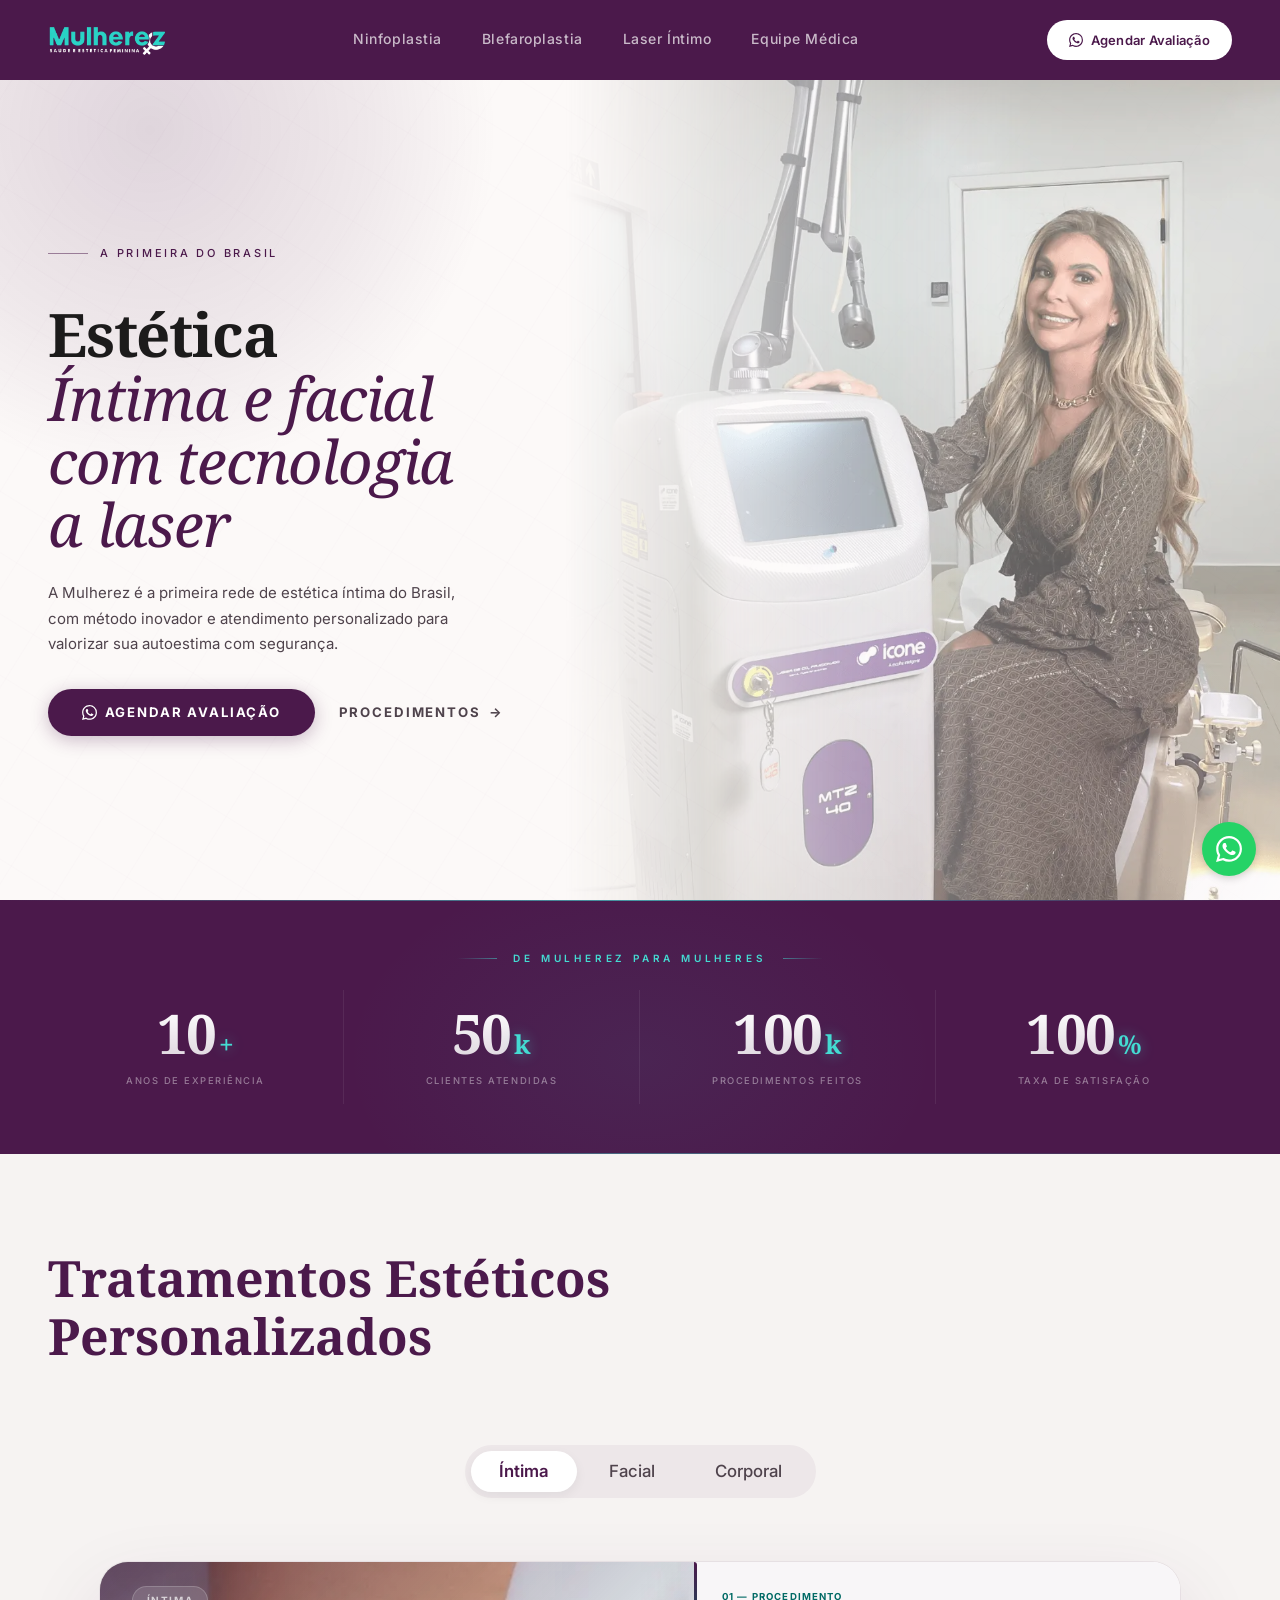
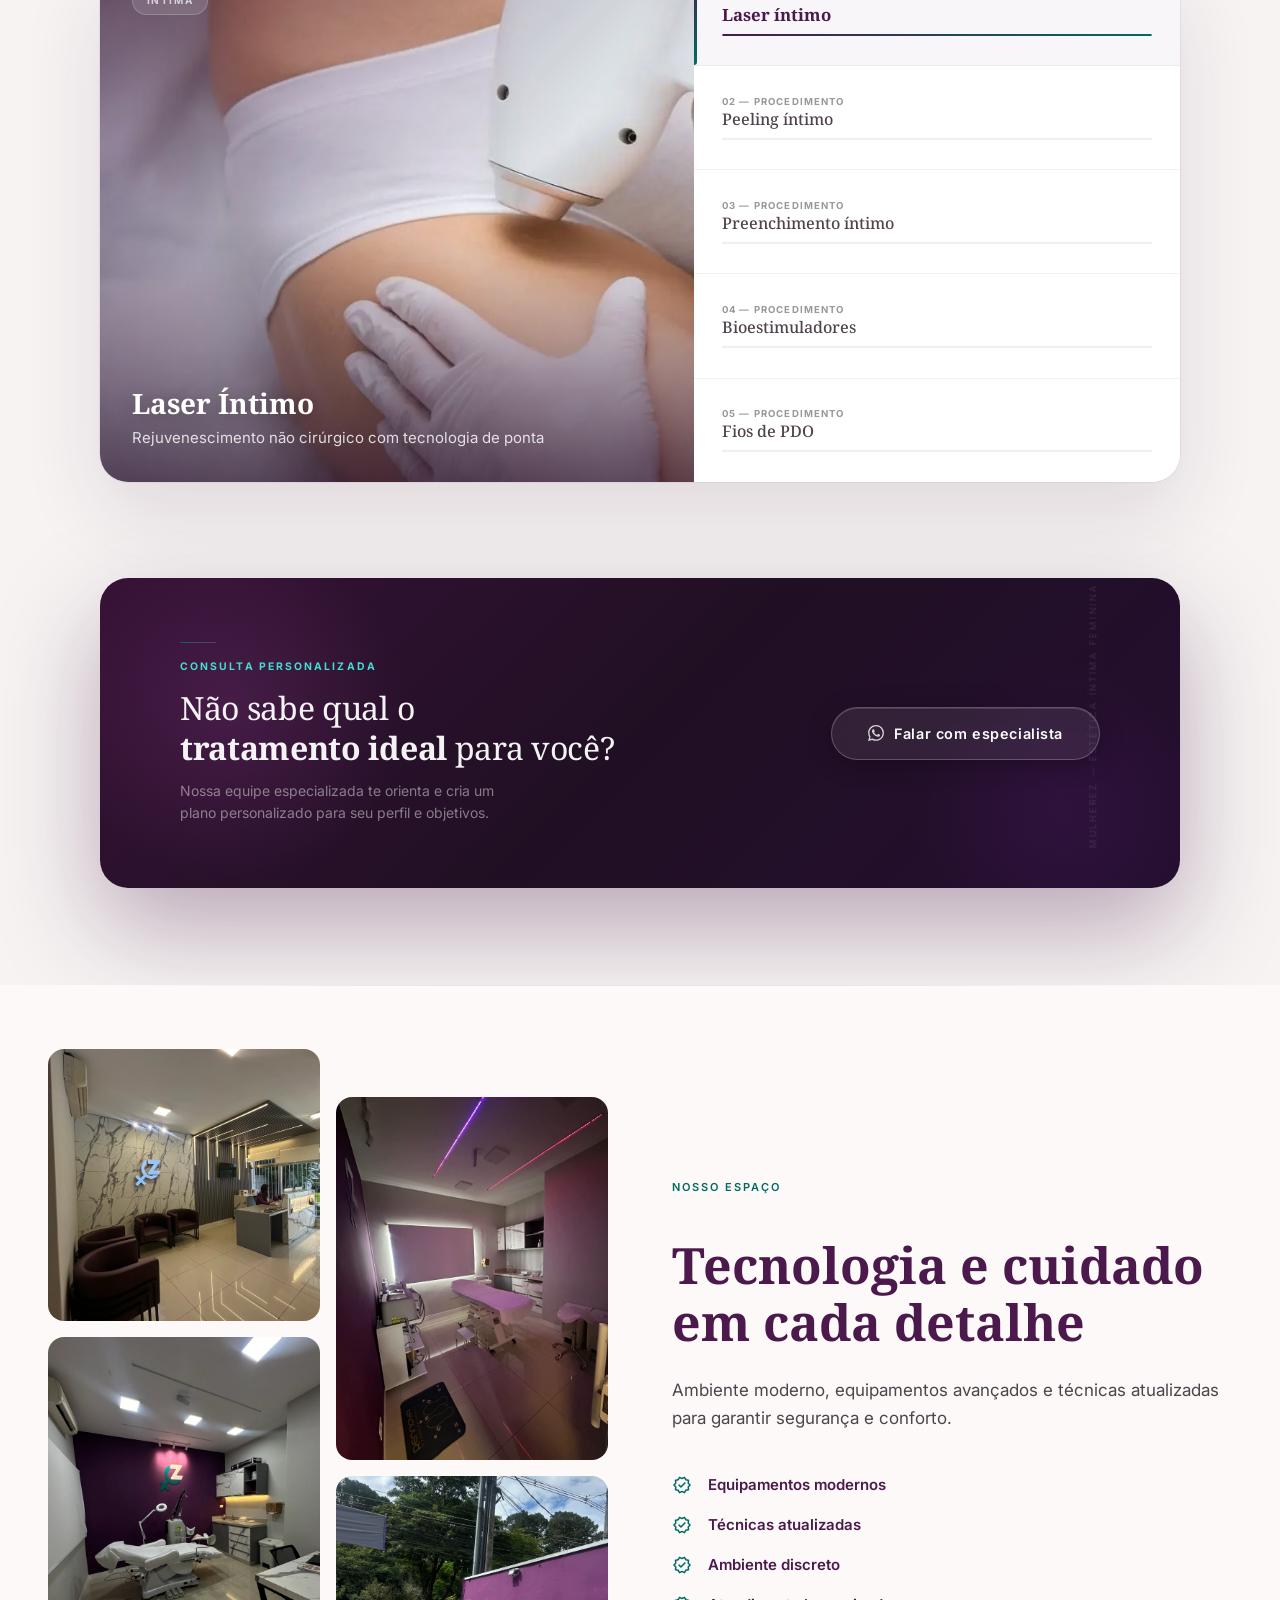
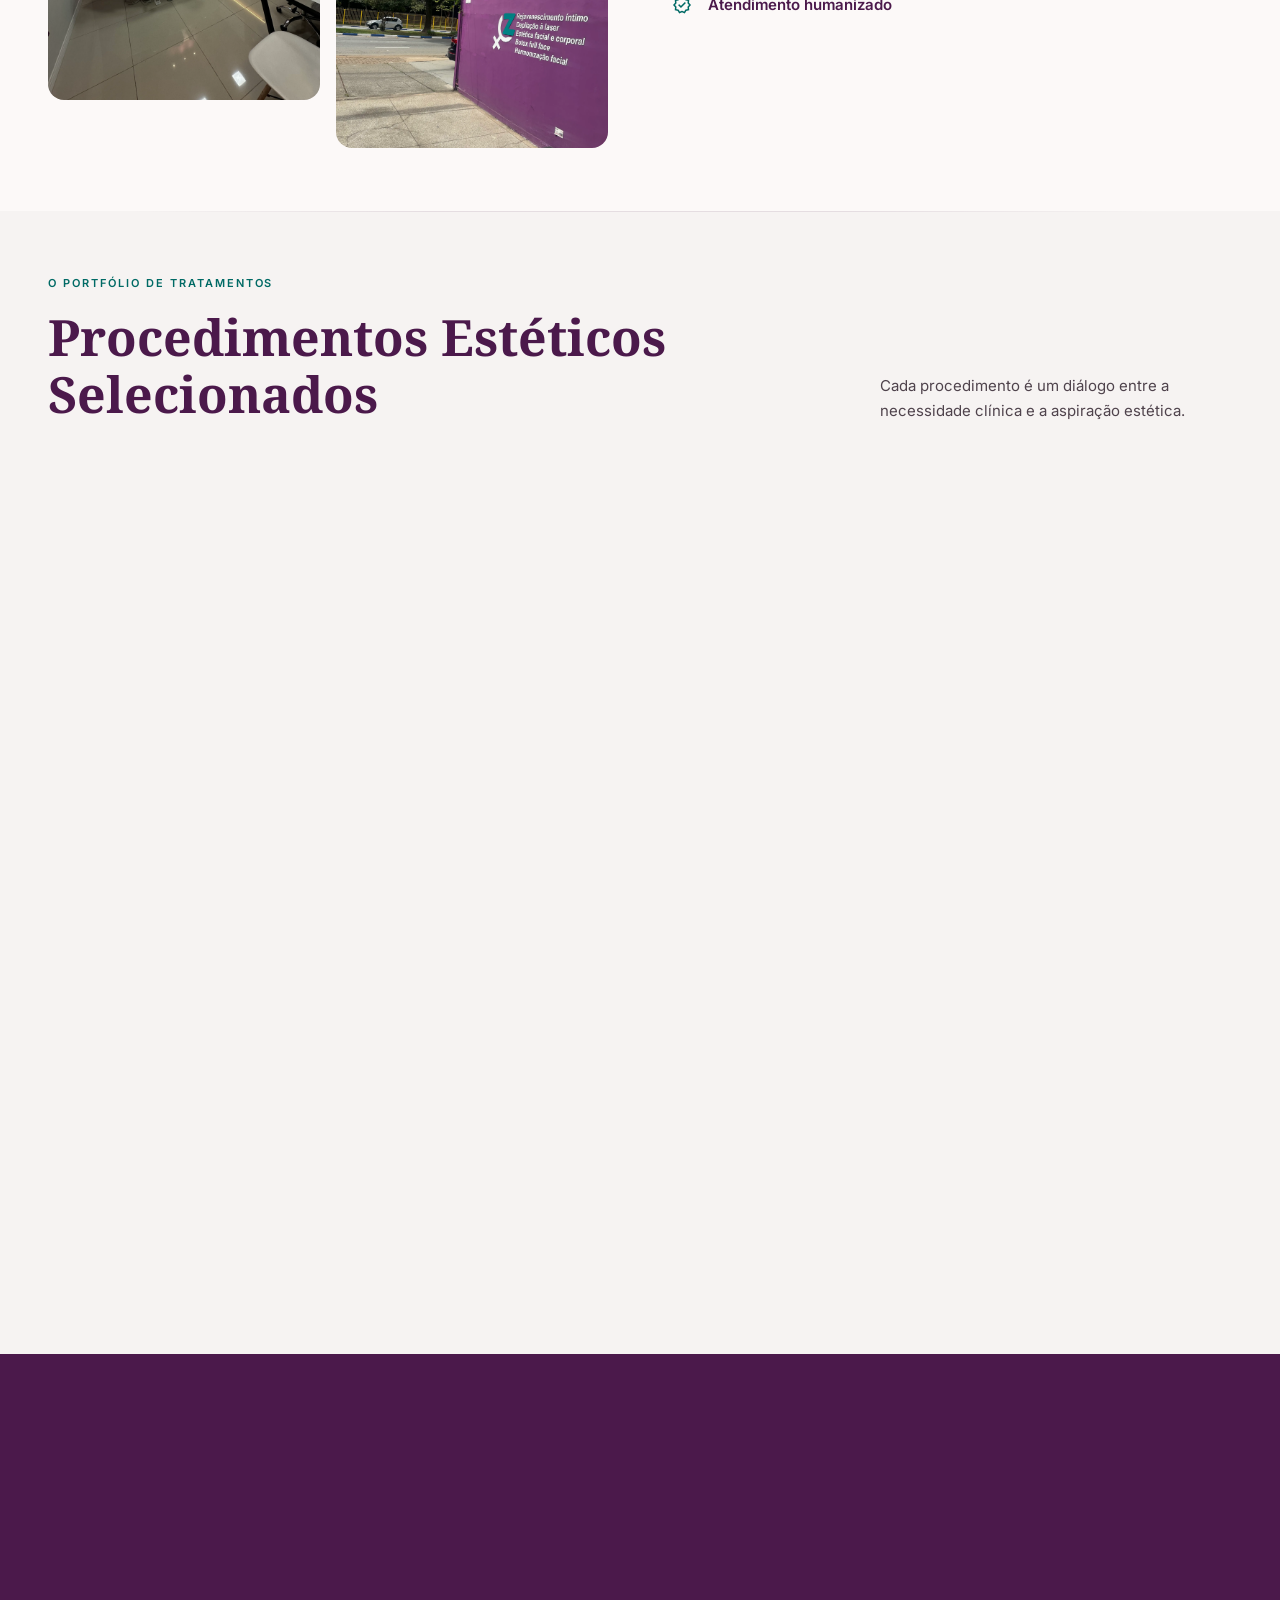
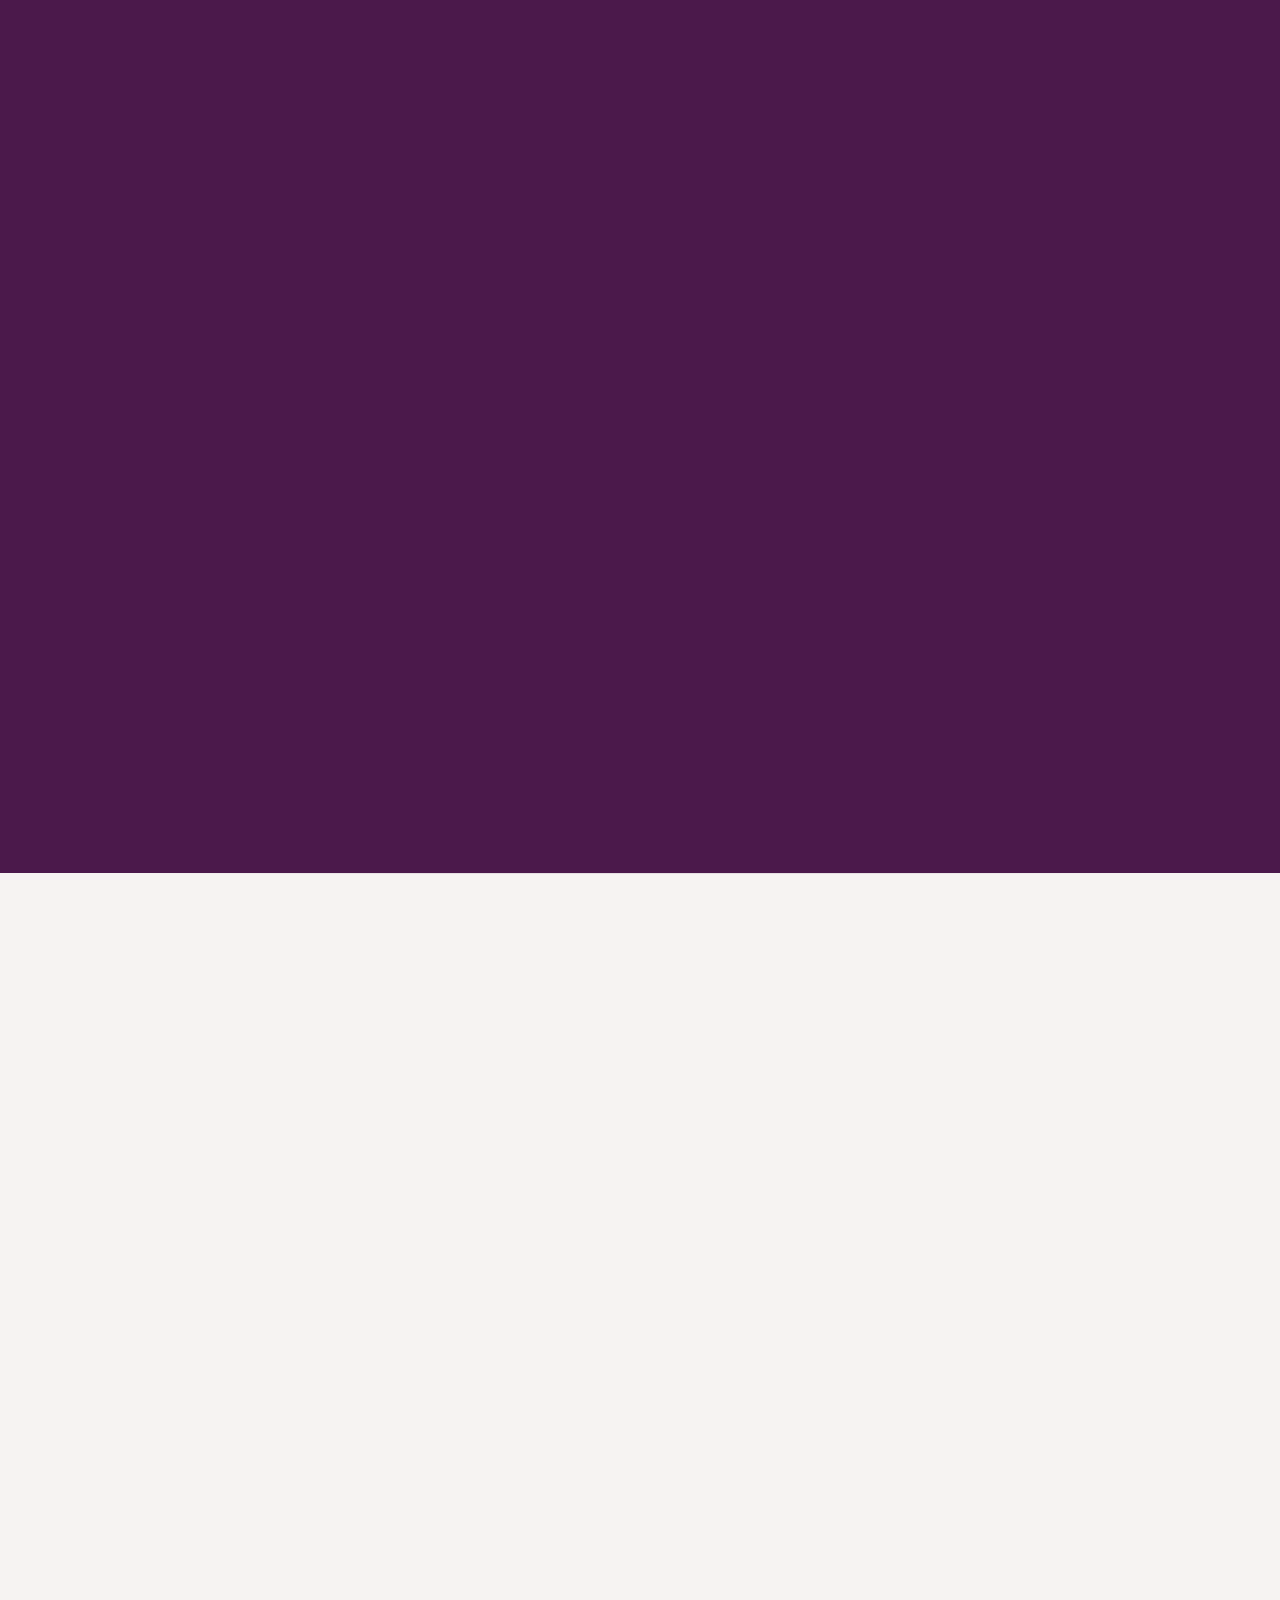
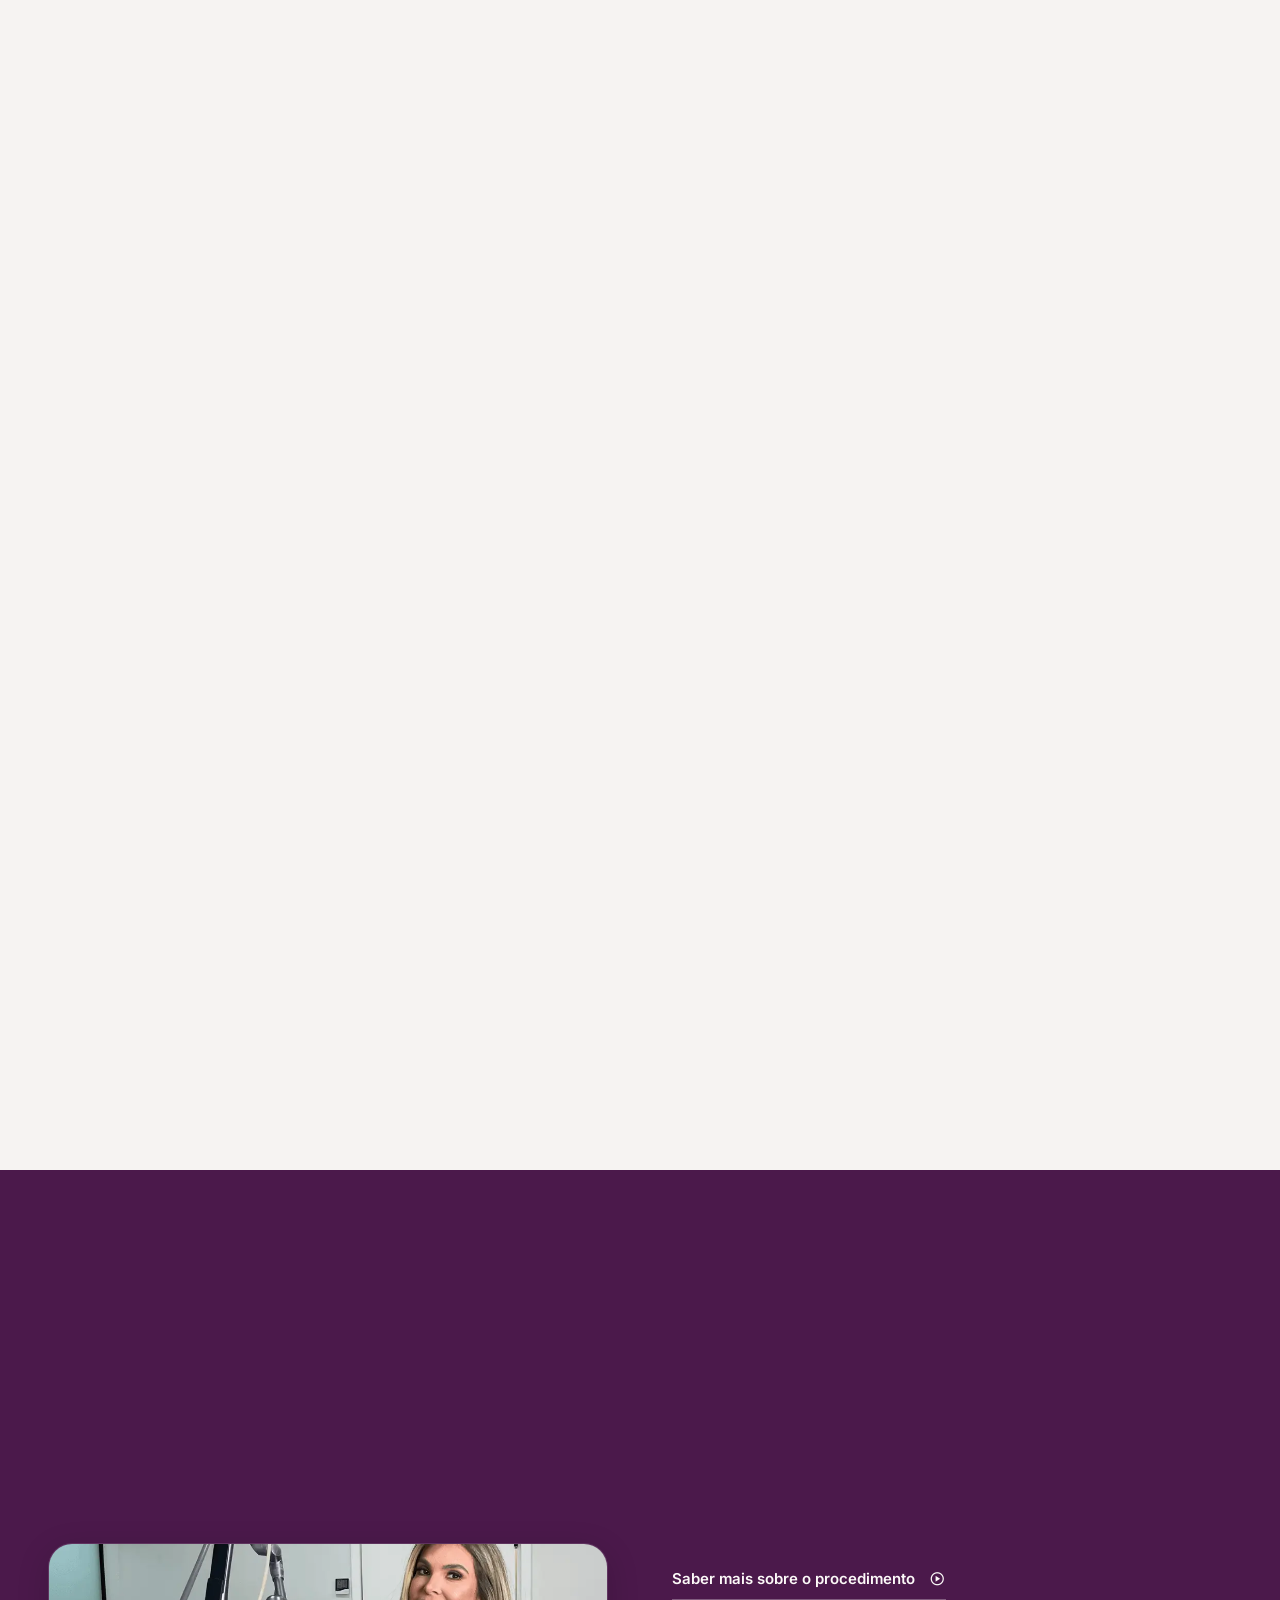
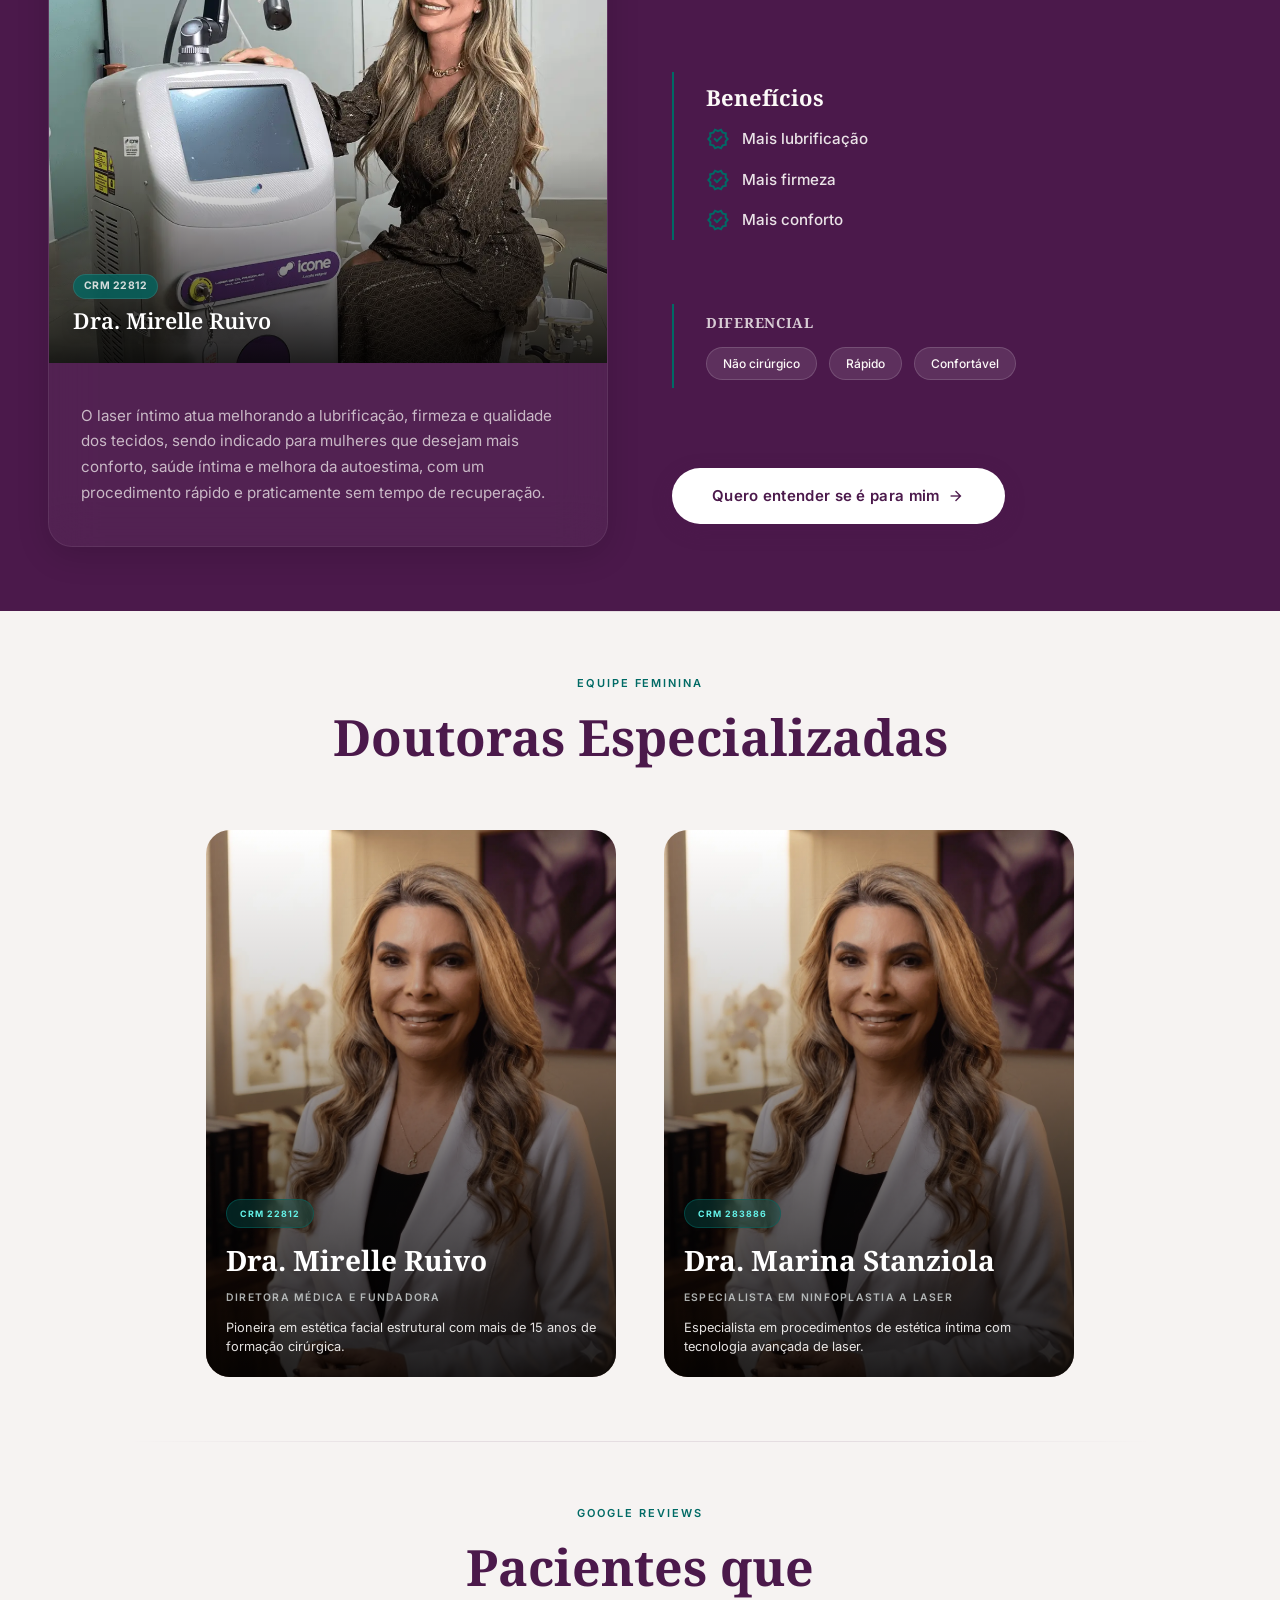
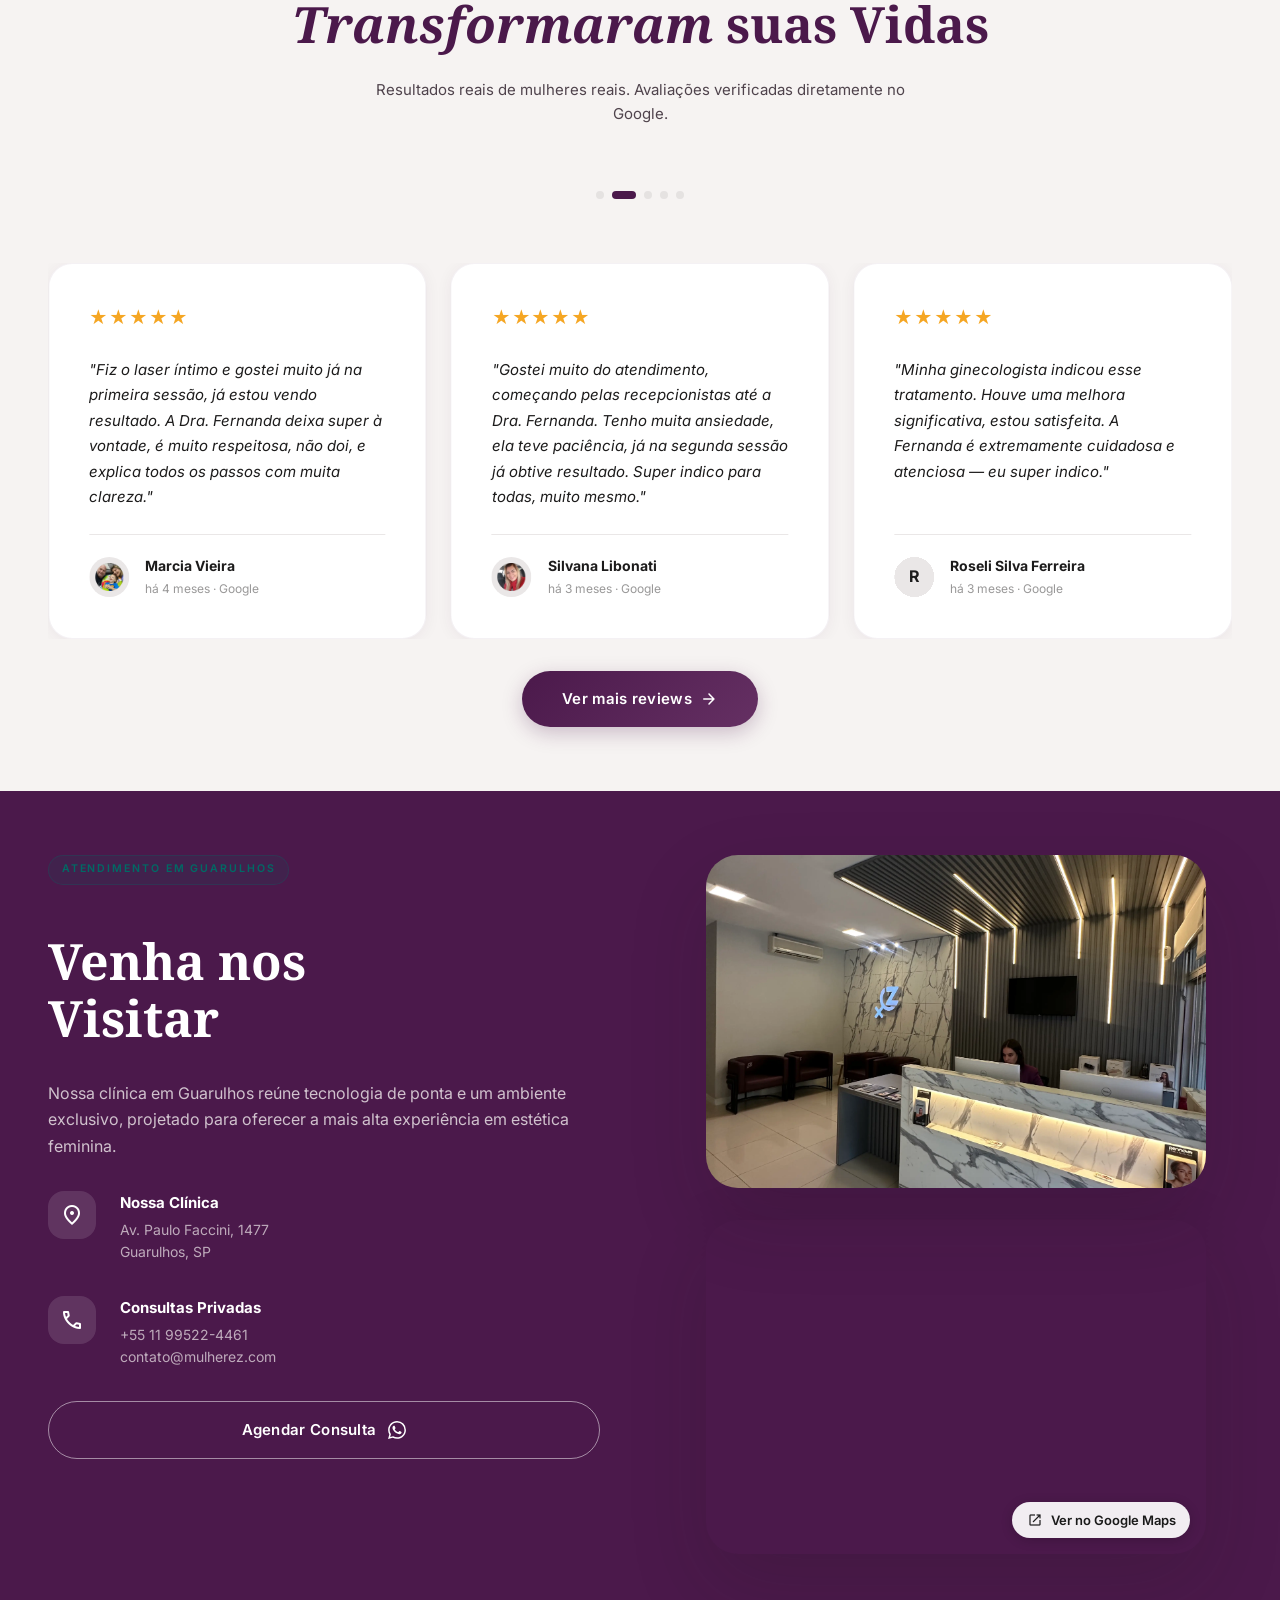
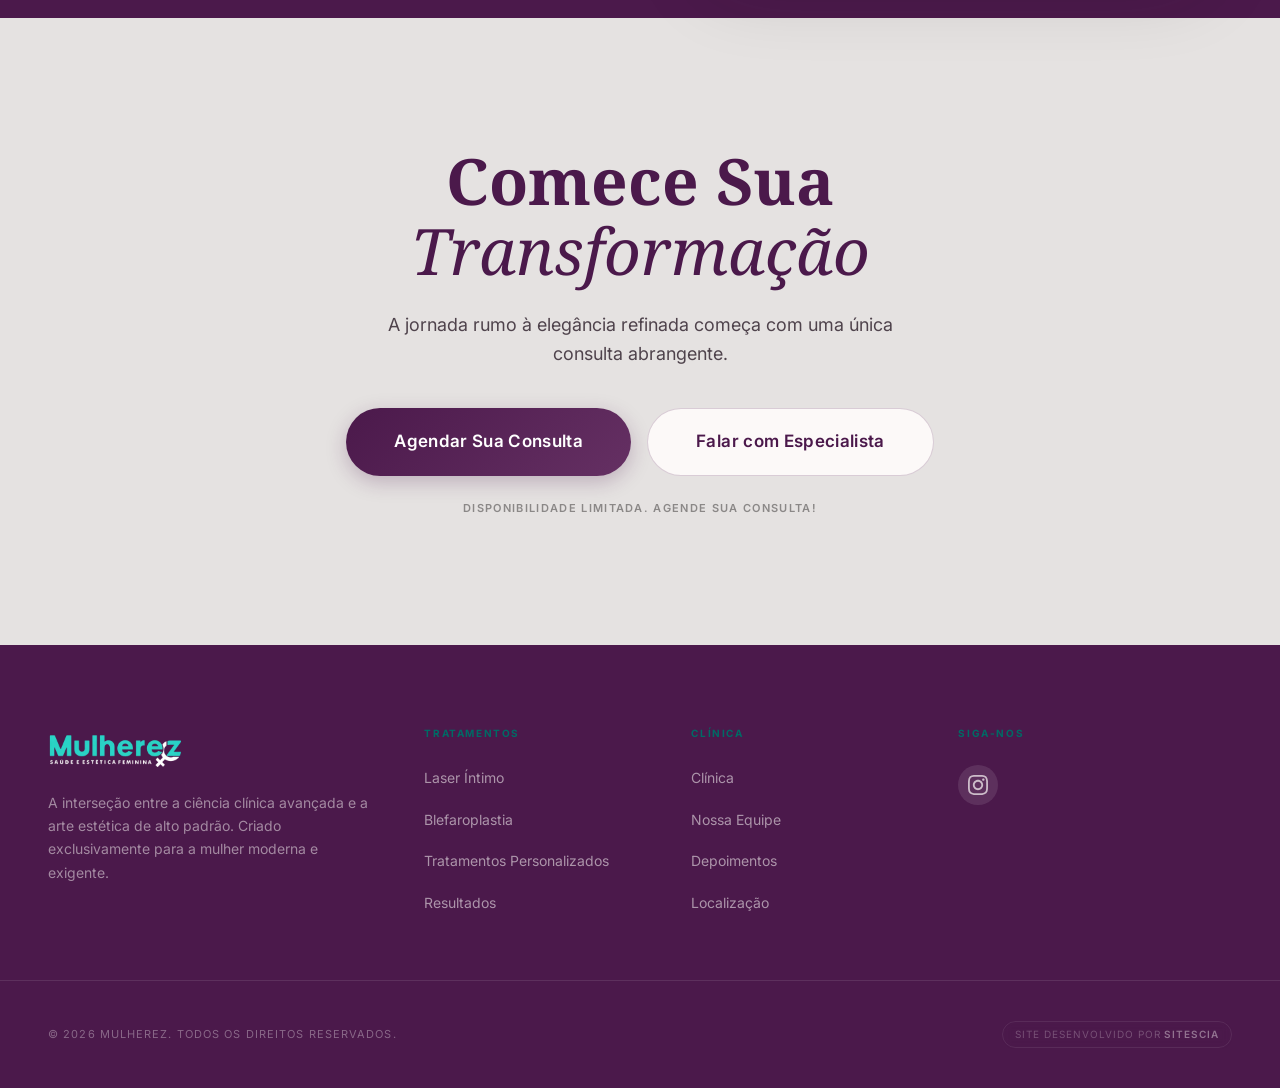
==== commit b90bfb5f: "últimos ajustes v2" ====
--- a/mulherez/index.html
+++ b/mulherez/index.html
@@ -1301,8 +1301,7 @@
 
       <div class="ba-head" data-reveal="up" style="margin-bottom: var(--sp-16);">
         <span class="eyebrow-pill-purple" style="margin-bottom: var(--sp-4); display: inline-block;">Blefaroplastia a Laser</span>
-        <h2 class="ba-title" style="color: var(--c-primary);">Pare de parecer cansada <br class="desktop-only" /><span class="desktop-italic">mesmo quando você não
-            está!</span></h2>
+        <h2 class="ba-title" style="color: var(--c-primary);">Pare de parecer cansada <br class="desktop-only" /><span class="desktop-italic">mesmo quando você não</span> <em>está!</em></h2>
         <p class="ba-desc" style="color: var(--c-on-surface-muted);">A blefaroplastia a laser remove o excesso de pele
           das pálpebras, devolvendo leveza ao olhar.</p>
       </div>
@@ -1441,7 +1440,7 @@
 
       <div class="ba-head" data-reveal="up">
         <span class="eyebrow eyebrow-pill" style="margin-bottom: var(--sp-4); display: inline-block;">Laser Íntimo</span>
-        <h2 class="ba-title">Recupere o conforto e a confiança <br class="desktop-only" /><span class="desktop-italic">na sua intimidade</span></h2>
+        <h2 class="ba-title">Recupere o conforto e a <br class="desktop-only" /><span class="desktop-italic">confiança na sua</span> <em>intimidade</em></h2>
         <p class="ba-desc">Tratamento não cirúrgico que utiliza tecnologia avançada para estimular a regeneração da
           região íntima.</p>
       </div>
--- a/mulherez/styles.css
+++ b/mulherez/styles.css
@@ -2428,6 +2428,8 @@
 .mob-tc { display: none; }
 
 @media (max-width: 767px) {
+  .desktop-italic { font-style: italic; font-weight: 400; }
+
   .stepper-carousel { display: none !important; }
 
   .mob-tc {
@@ -3308,6 +3310,7 @@
   }
 
   .visit__map { min-height: 300px; }
+  .visit__title { font-size: clamp(2.4rem, 4.8vw, 3.75rem); }
 
   .cta-band__btns { flex-direction: column; align-items: center; }
 
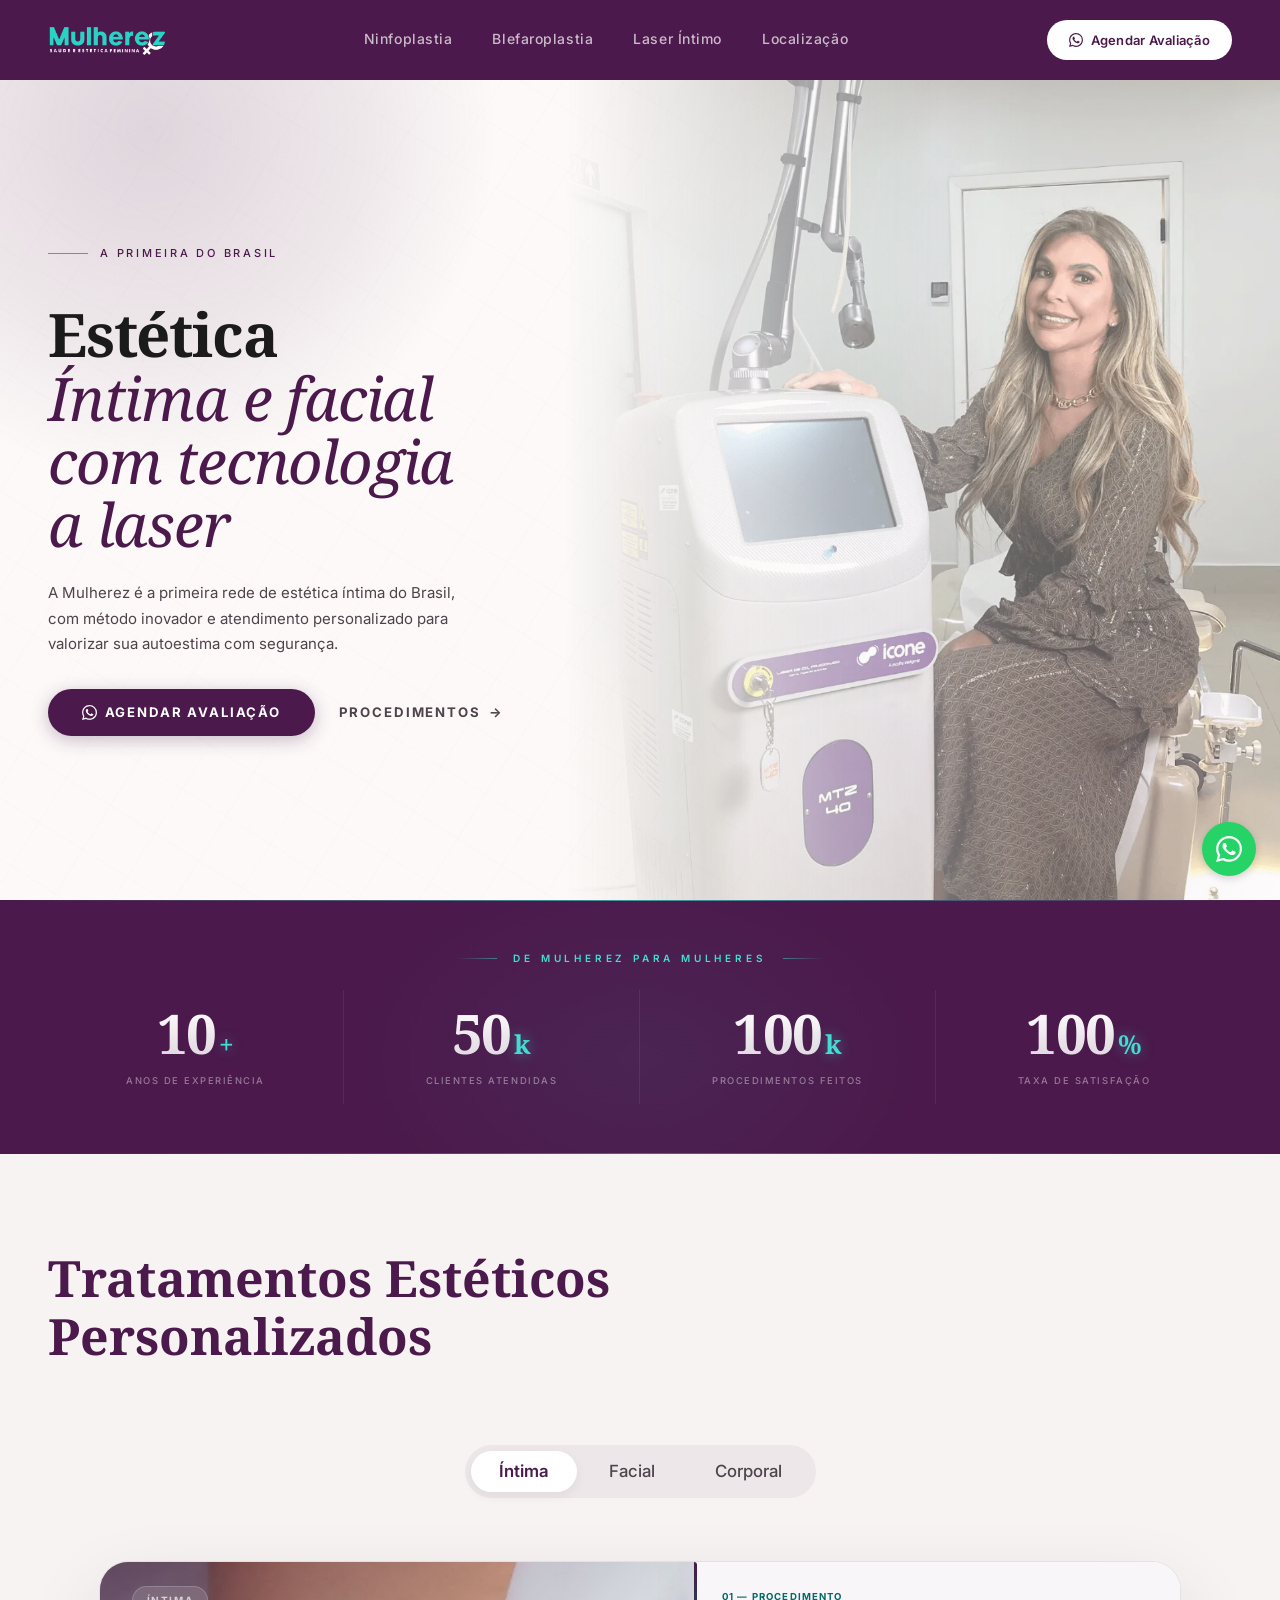
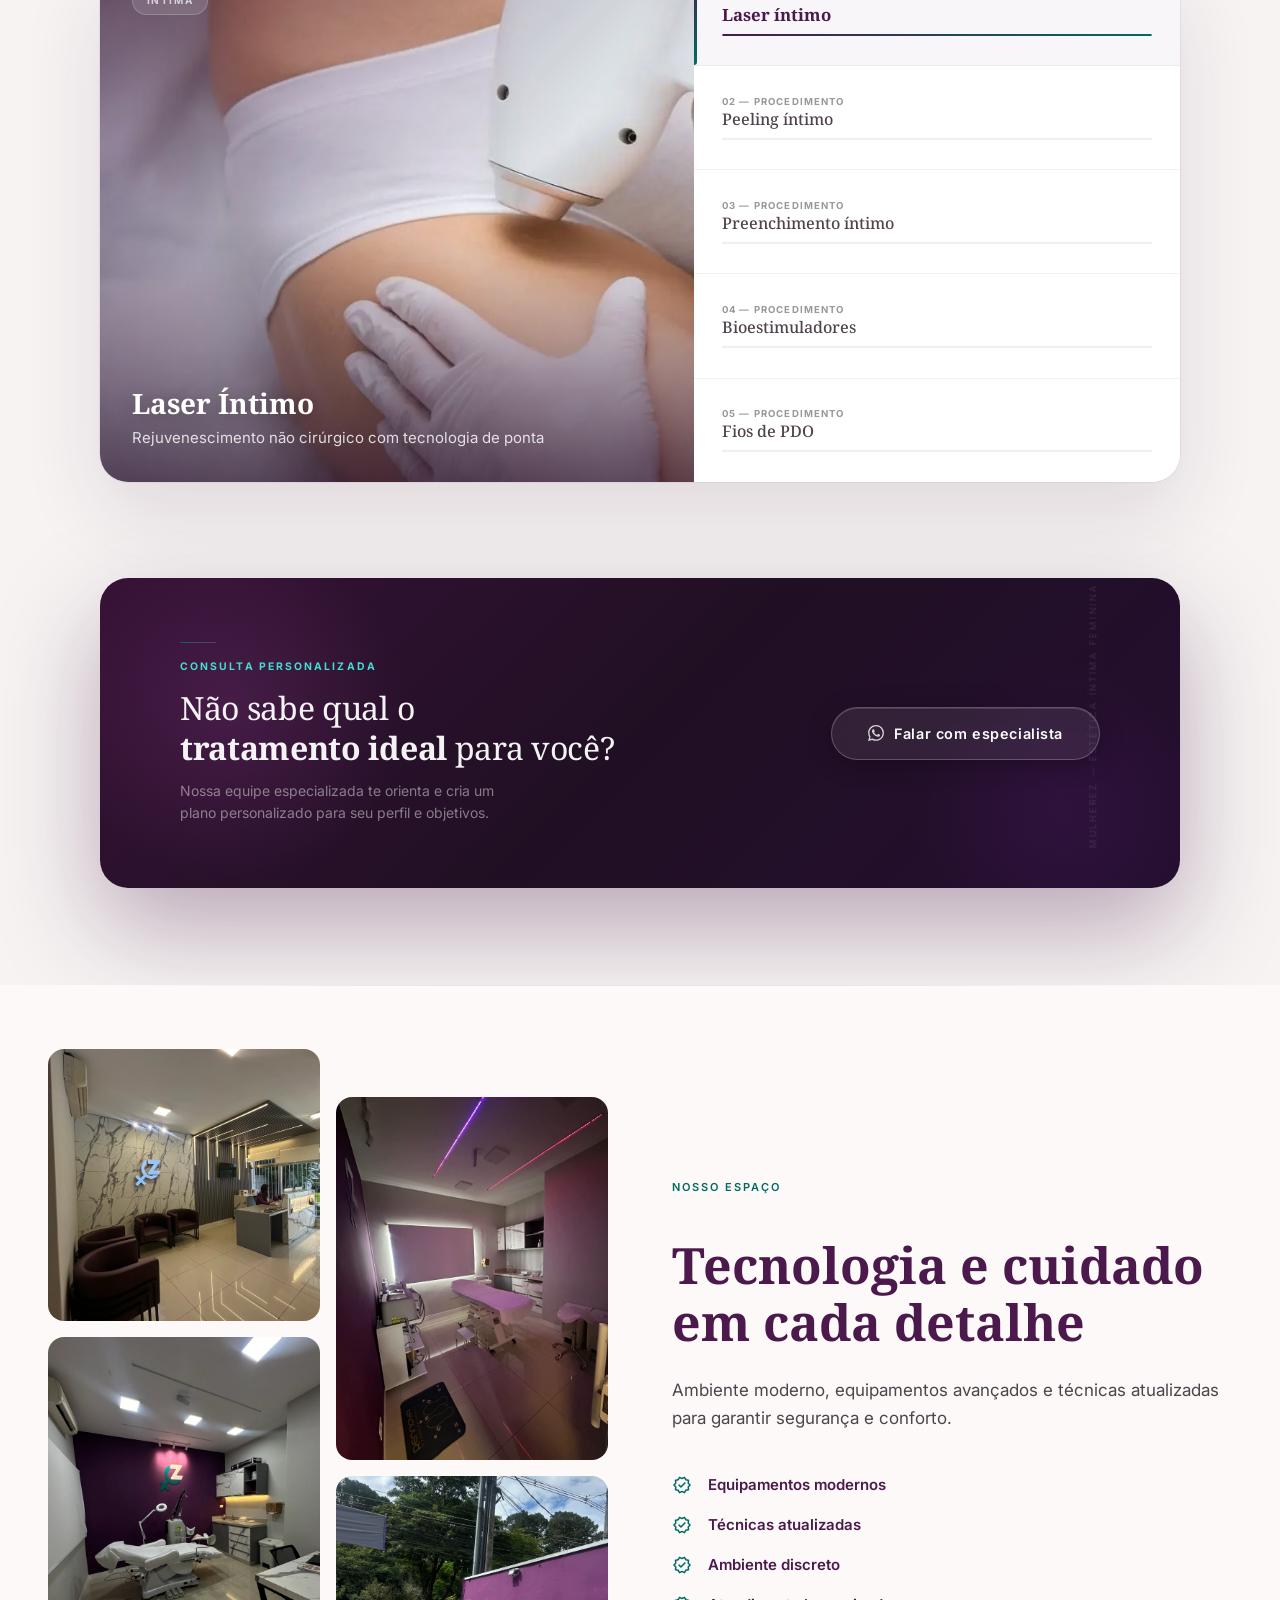
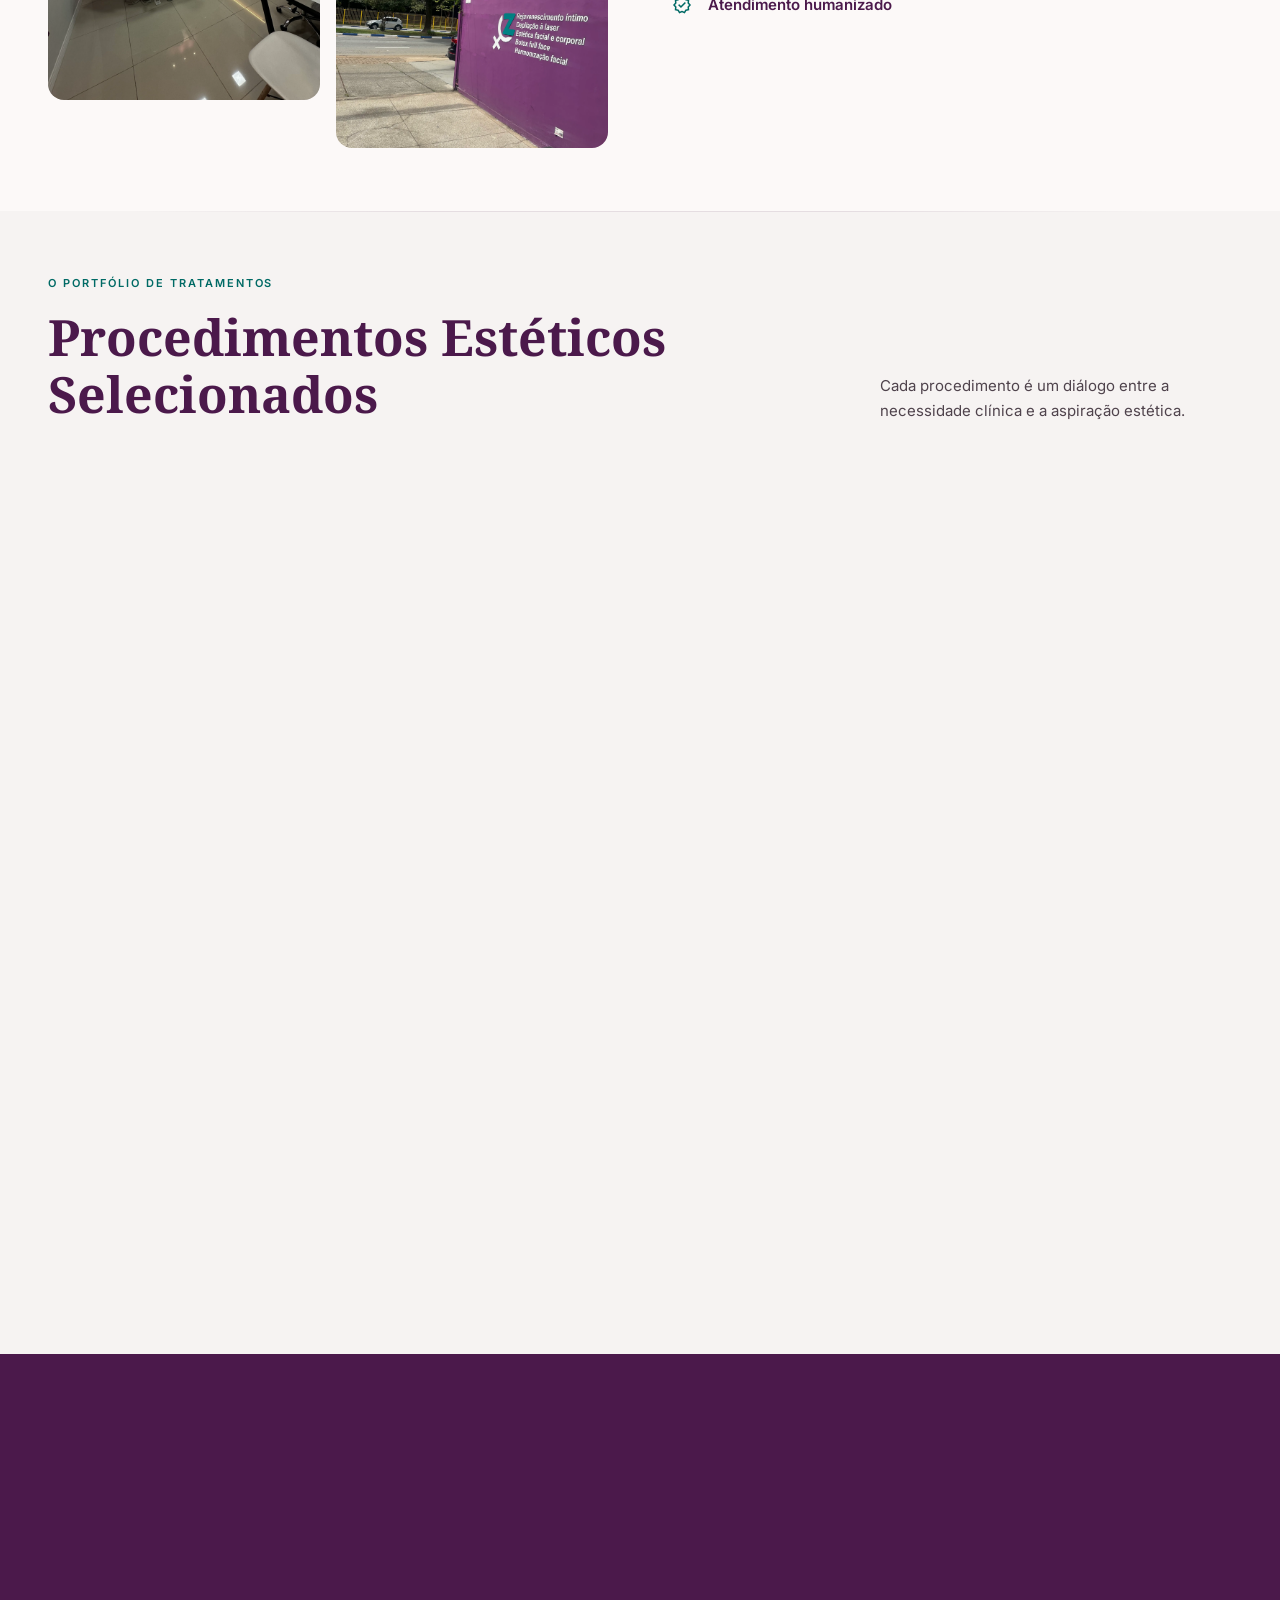
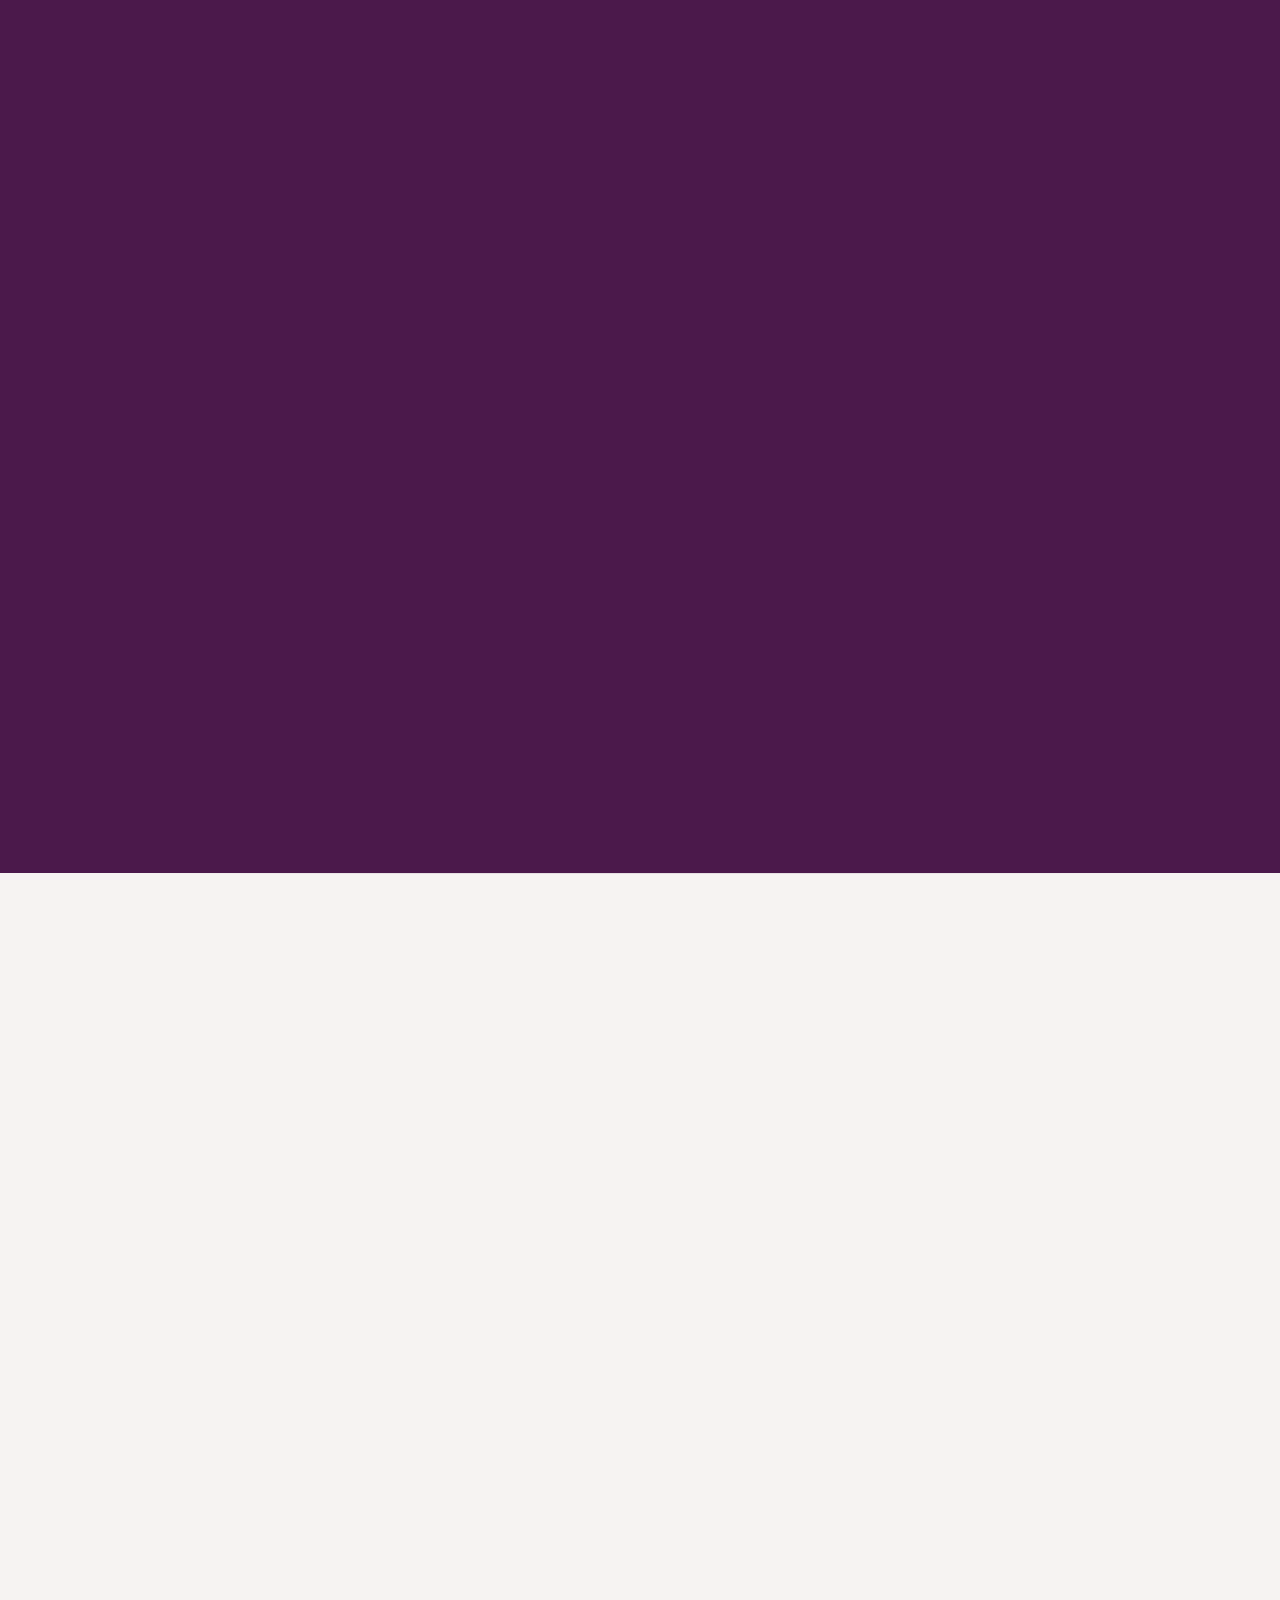
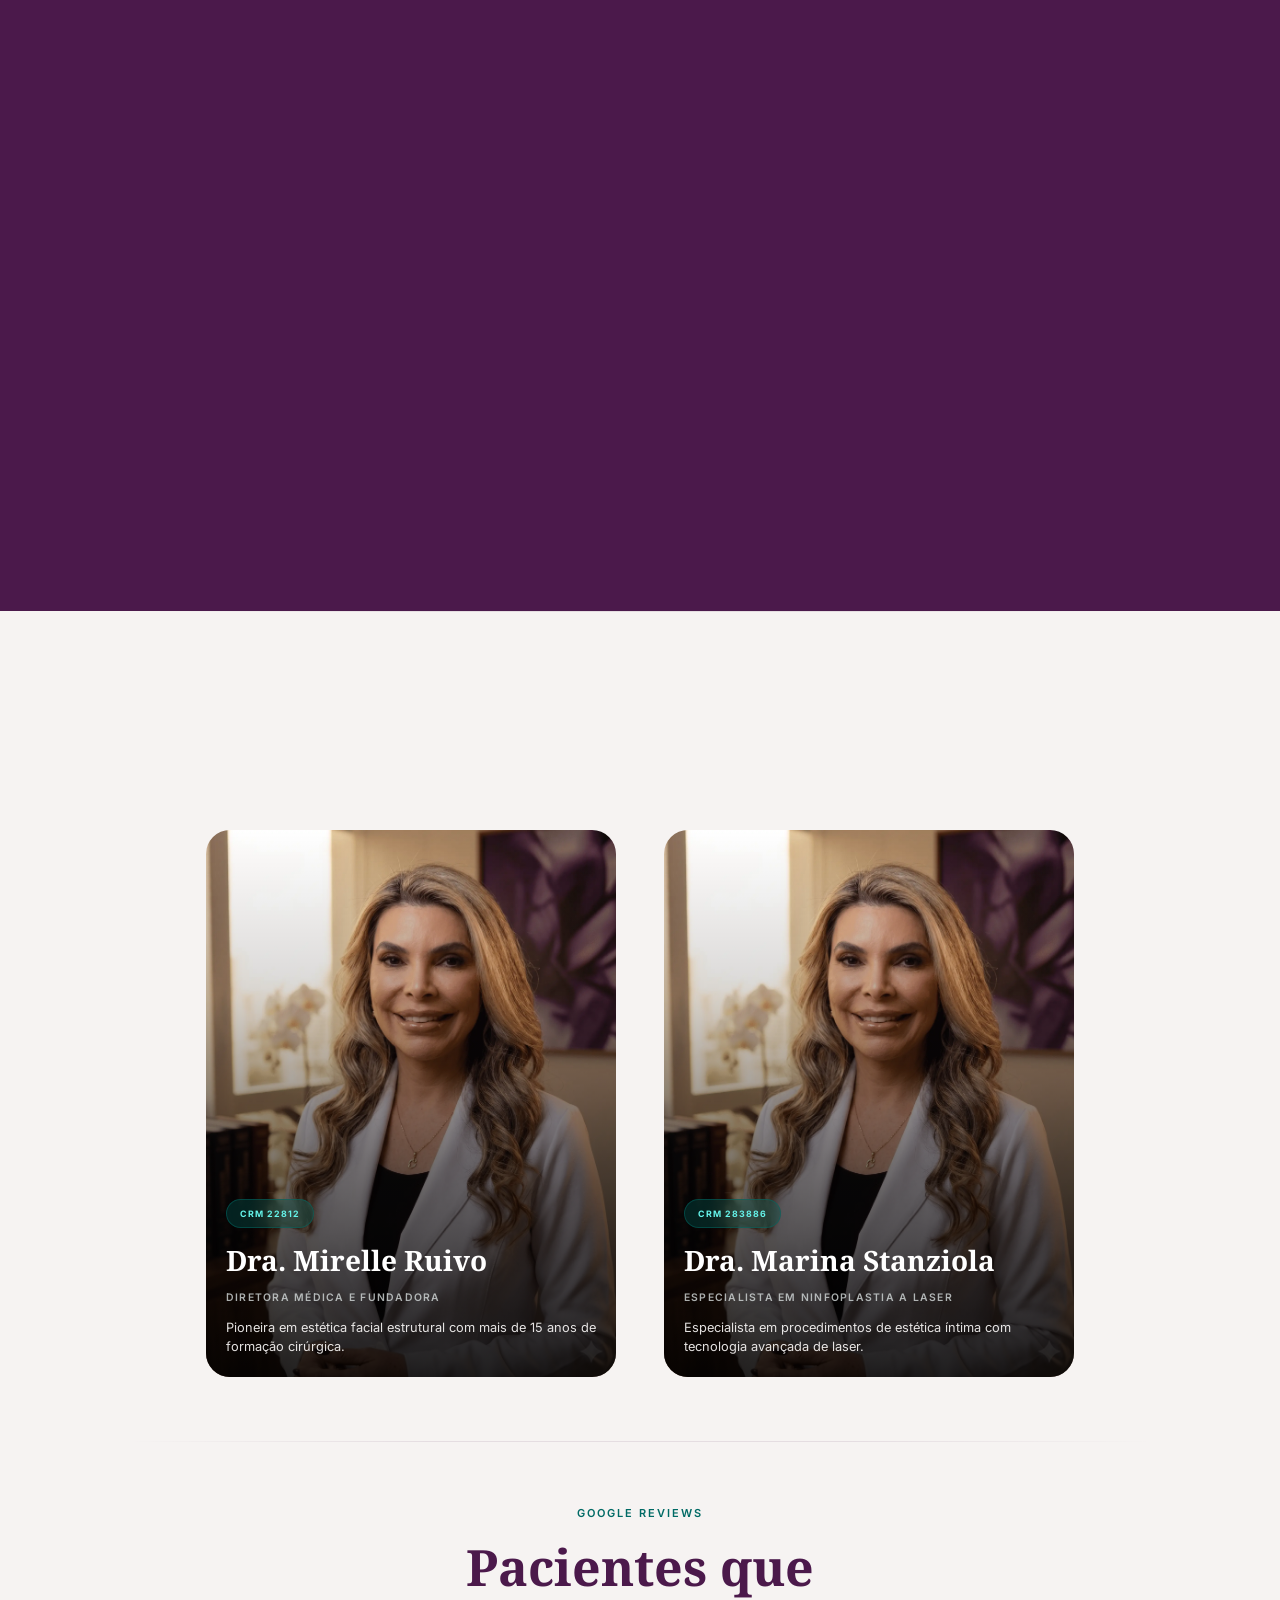
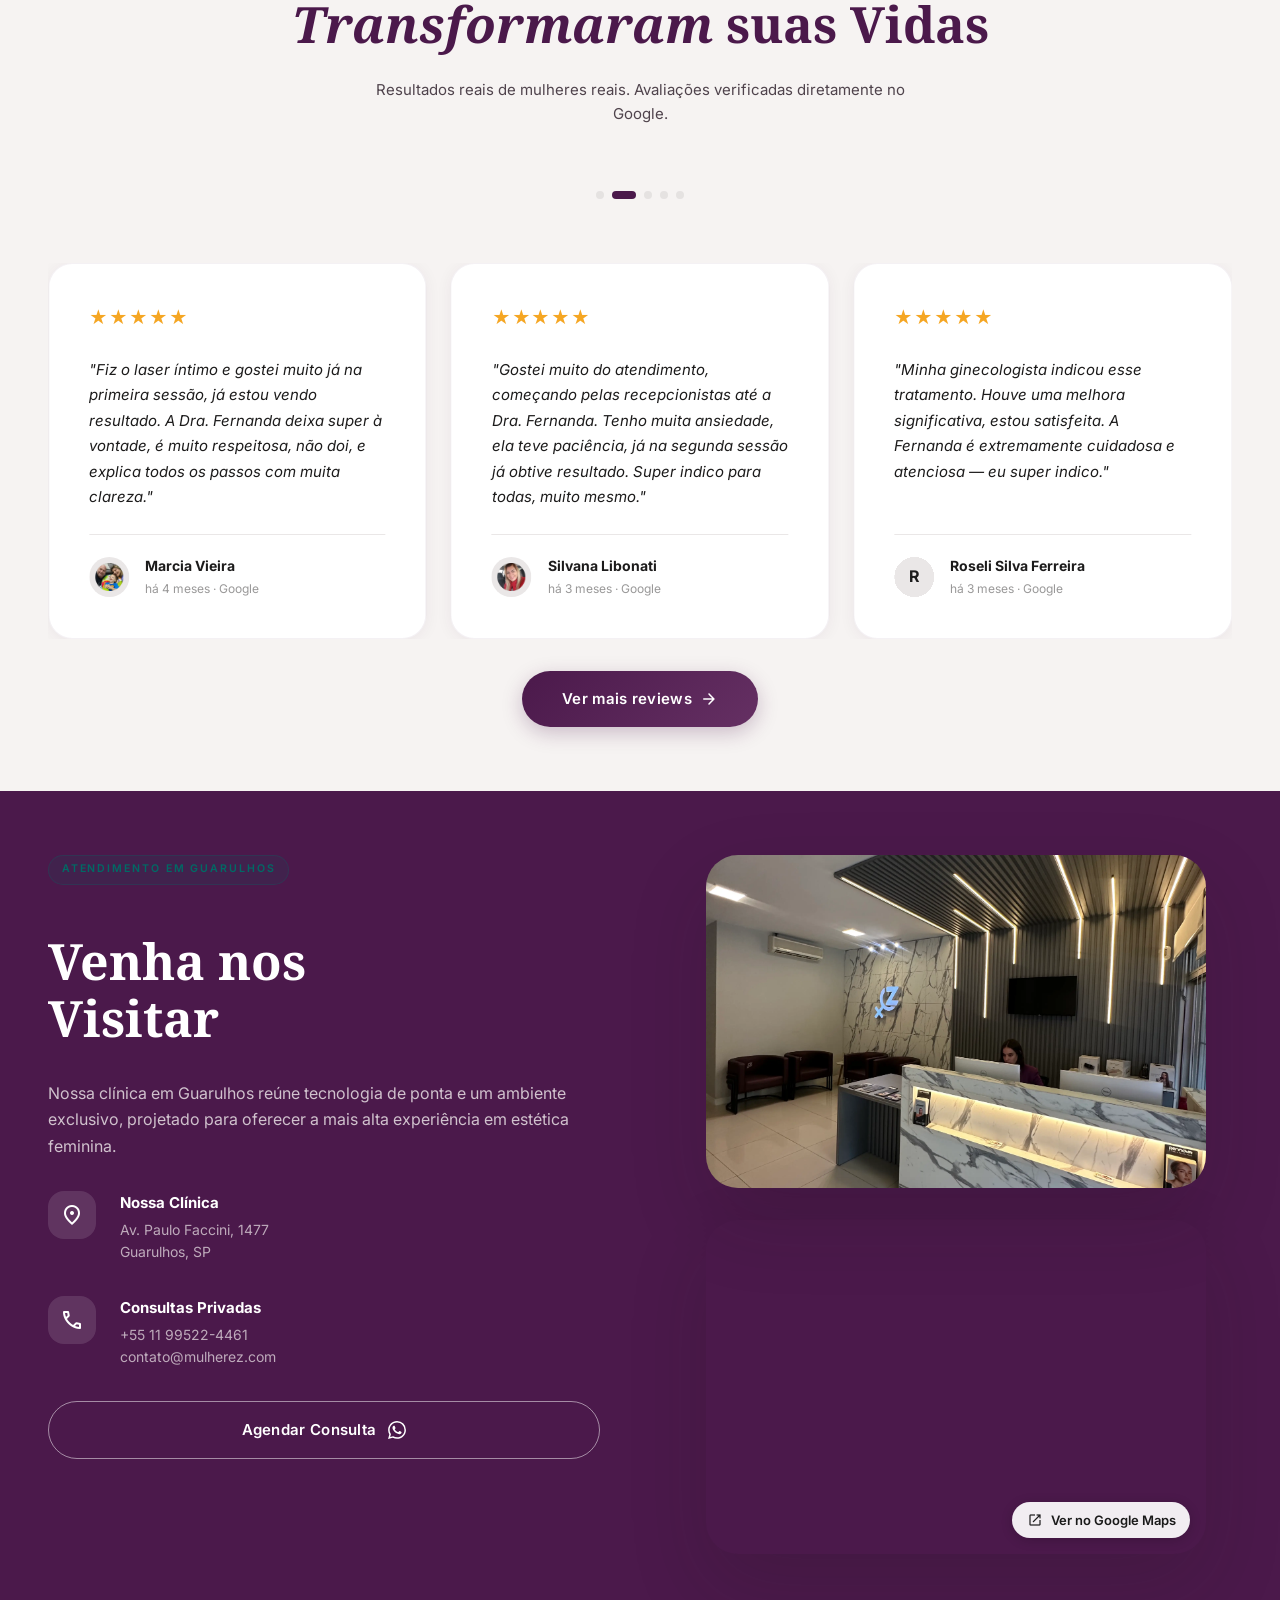
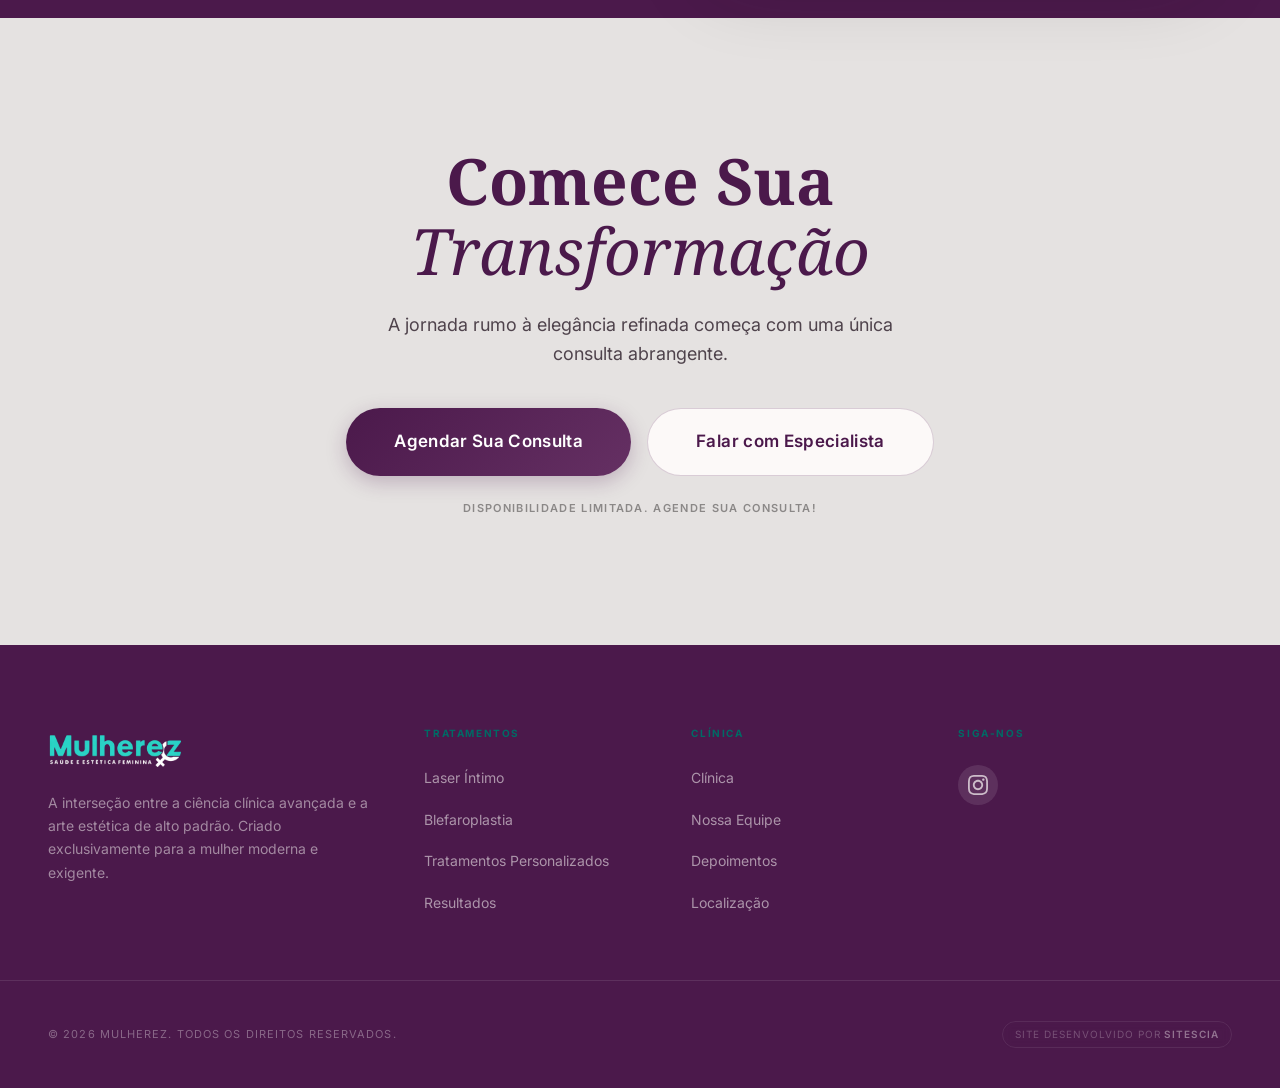
==== commit 835a1926: "últimos ajustes v3" ====
--- a/mulherez/index.html
+++ b/mulherez/index.html
@@ -69,6 +69,16 @@
 
     .nav__link::after {
       background: var(--c-white) !important;
+    }
+
+    .nav__links .nav__link:hover,
+    .nav__links .nav__link--active {
+      color: var(--c-secondary) !important;
+    }
+
+    .nav__links .nav__link:hover::after,
+    .nav__links .nav__link--active::after {
+      background: var(--c-secondary) !important;
     }
 
     .nav__burger span {
@@ -151,7 +161,7 @@
         <a href="#results" class="nav__link nav__link--active">Ninfoplastia</a>
         <a href="#blefaroplastia" class="nav__link">Blefaroplastia</a>
         <a href="#laser-intimo" class="nav__link">Laser Íntimo</a>
-        <a href="#team" class="nav__link">Equipe Médica</a>
+        <a href="#visit" class="nav__link">Localização</a>
       </div>
 
       <a href="https://api.whatsapp.com/send/?phone=5511995224461" target="_blank" rel="noopener noreferrer"
@@ -928,12 +938,12 @@
       <div class="cards-grid">
 
         <div class="card card--treatment" data-reveal="up" data-delay="0">
-          <div class="card__media">
+          <a href="#results" class="card__media">
             <img
               src="img/ninfo-a-laser.webp"
               alt="Facial contouring" class="card__img" loading="lazy" />
             <div class="card__veil"></div>
-          </div>
+          </a>
           <div class="card__body">
             <span class="tag">Íntima</span>
             <h4 class="card__title">Ninfoplastia a Laser</h4>
@@ -948,12 +958,12 @@
         </div>
 
         <div class="card card--treatment card--offset-md" data-reveal="up" data-delay="150">
-          <div class="card__media">
+          <a href="#blefaroplastia" class="card__media">
             <img
               src="img/blefaroplastia-antes-depois.webp"
               alt="Luminous skin resurfacing" class="card__img" loading="lazy" />
             <div class="card__veil"></div>
-          </div>
+          </a>
           <div class="card__body">
             <span class="tag">Facial</span>
             <h4 class="card__title">Blefaroplastia a Laser</h4>
@@ -967,12 +977,12 @@
         </div>
 
         <div class="card card--treatment card--offset-sm" data-reveal="up" data-delay="300">
-          <div class="card__media">
+          <a href="#laser-intimo" class="card__media">
             <img
               src="img/laser-intimo01.webp"
               alt="Cellular ritual" class="card__img" loading="lazy" />
             <div class="card__veil"></div>
-          </div>
+          </a>
           <div class="card__body">
             <span class="tag">Íntima</span>
             <h4 class="card__title">Laser Íntimo</h4>
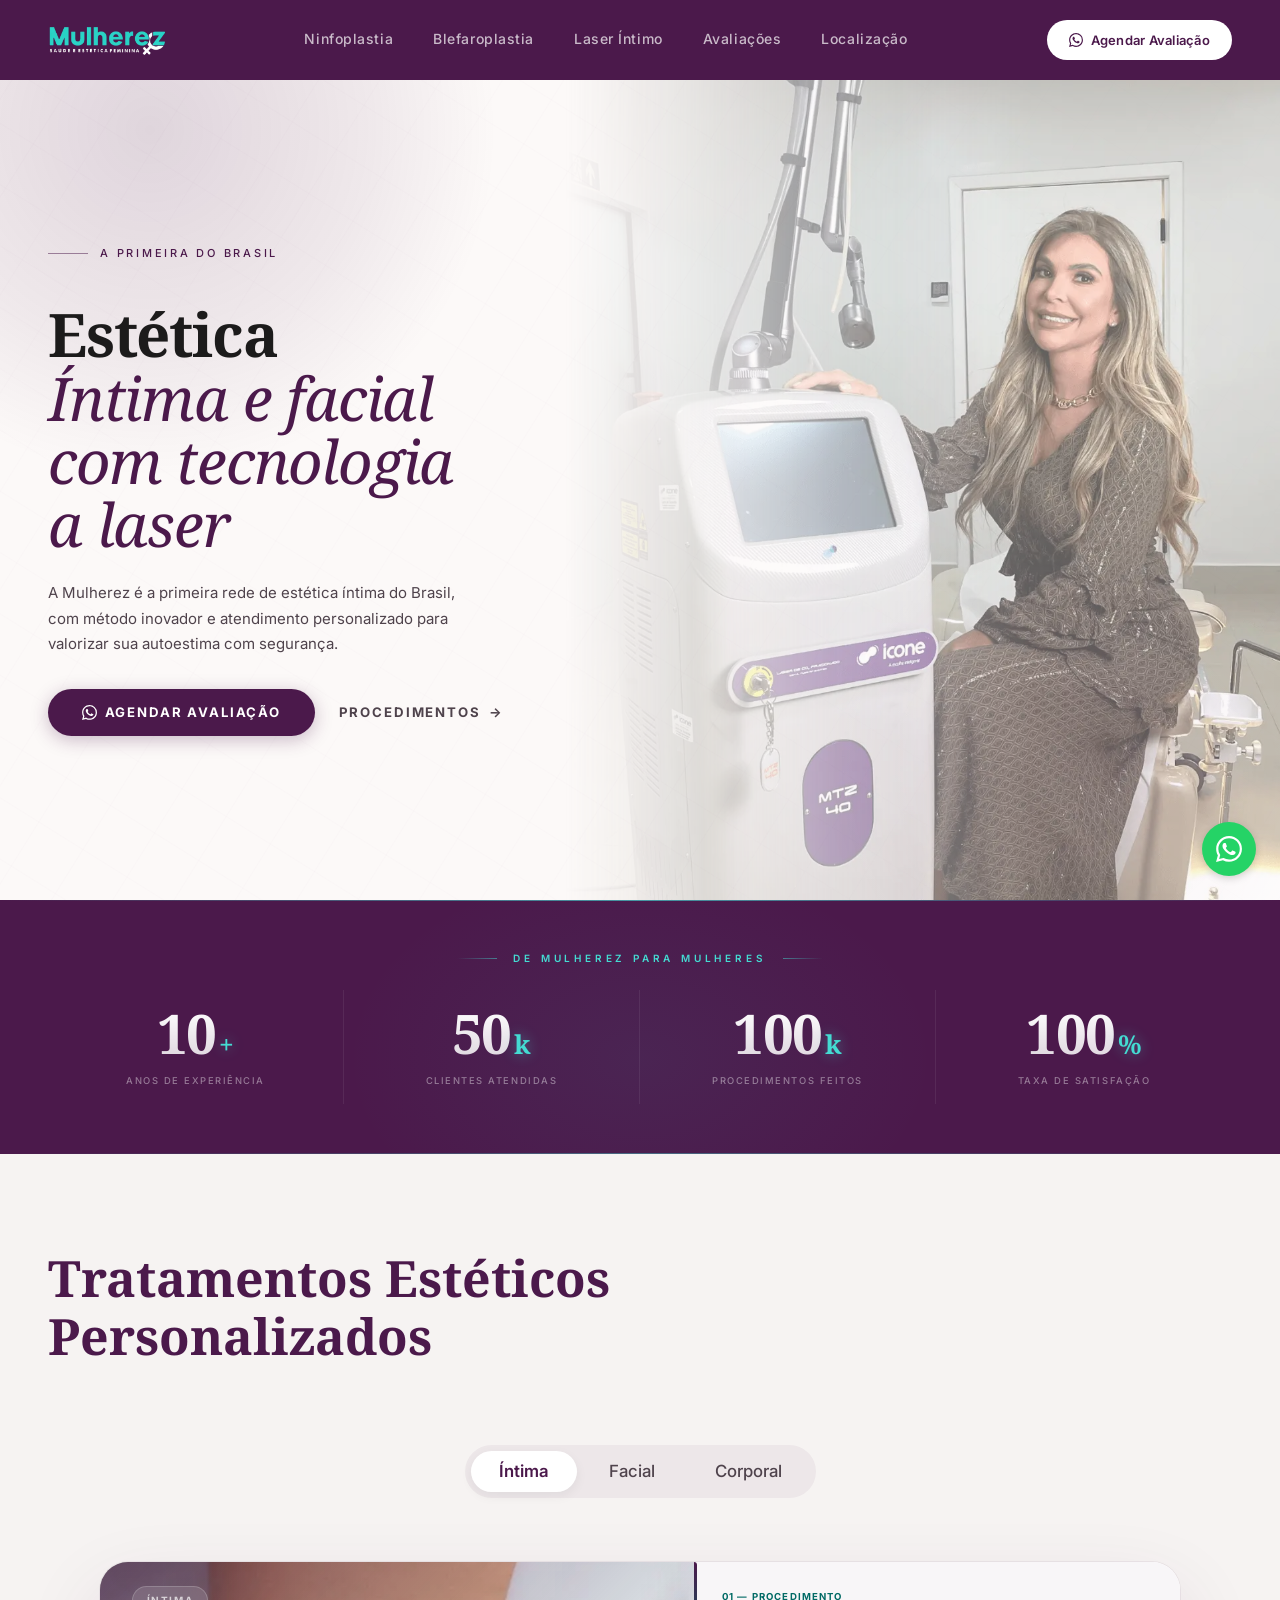
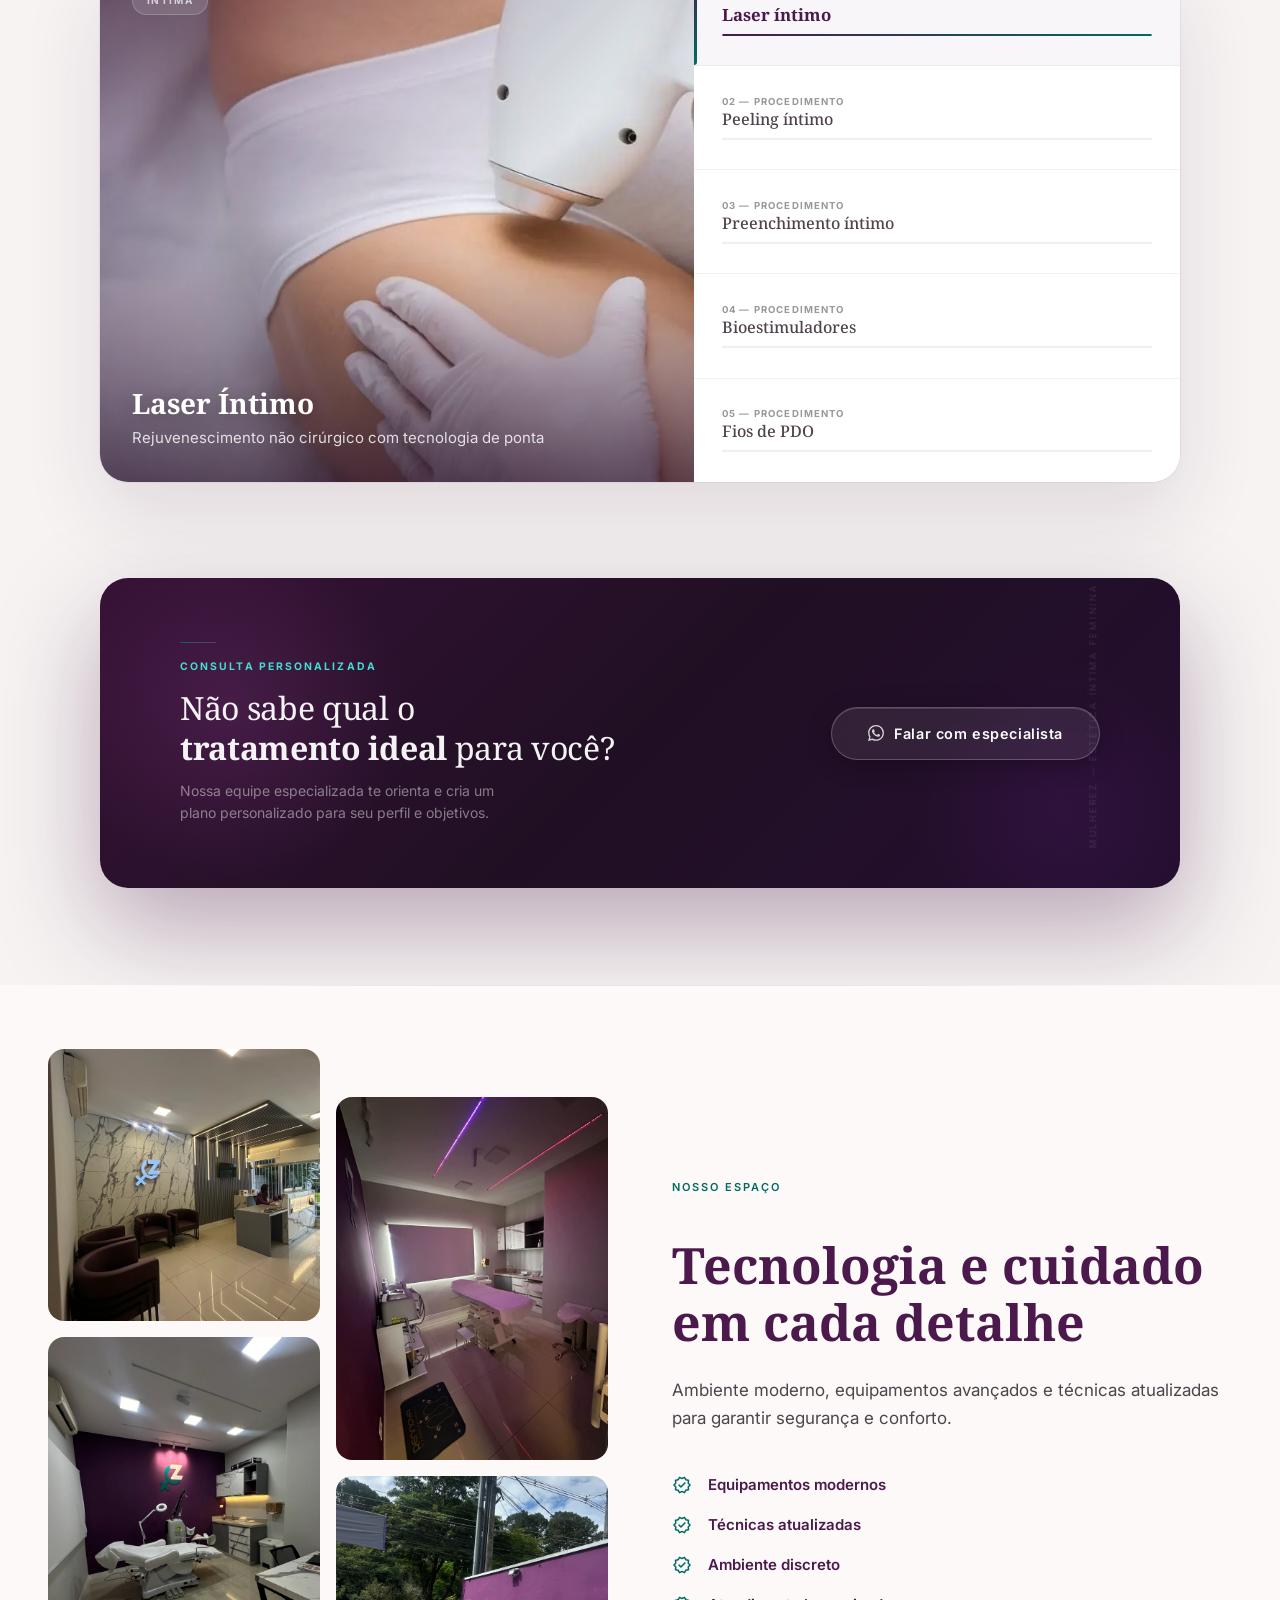
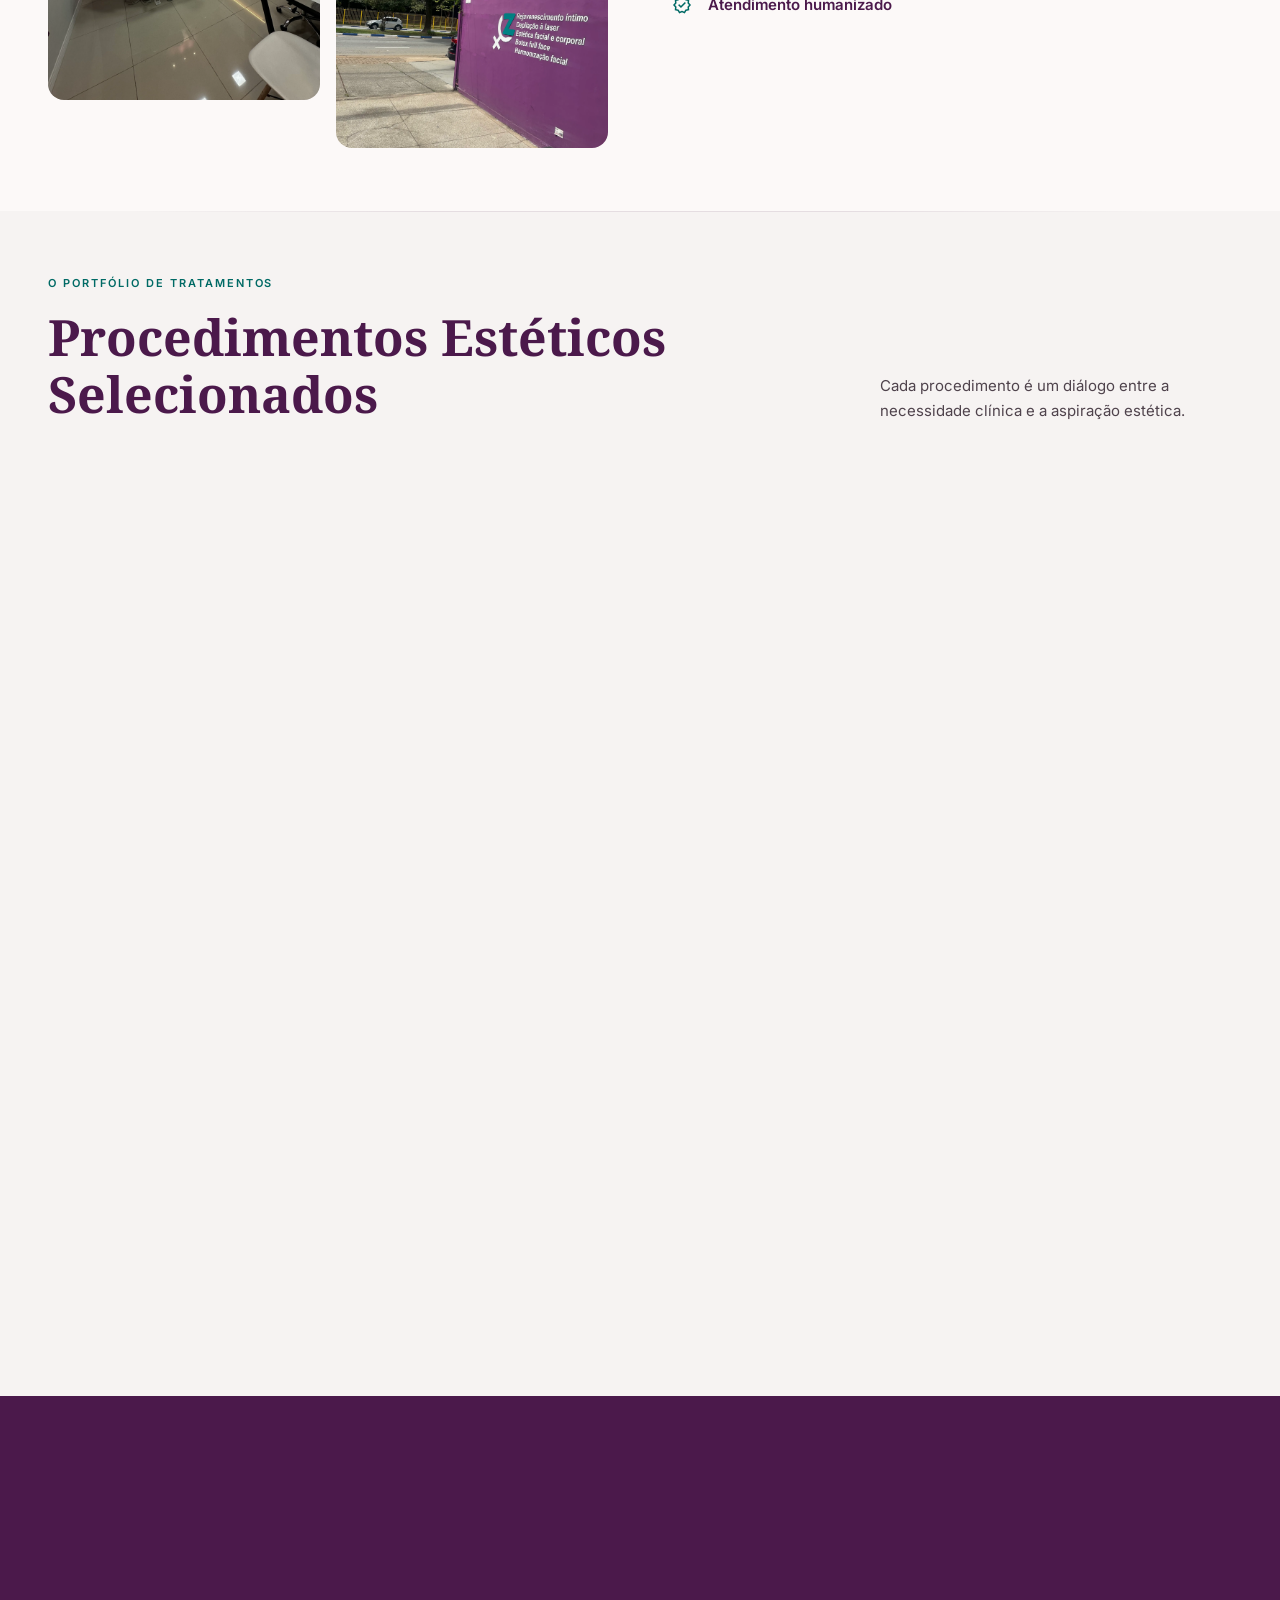
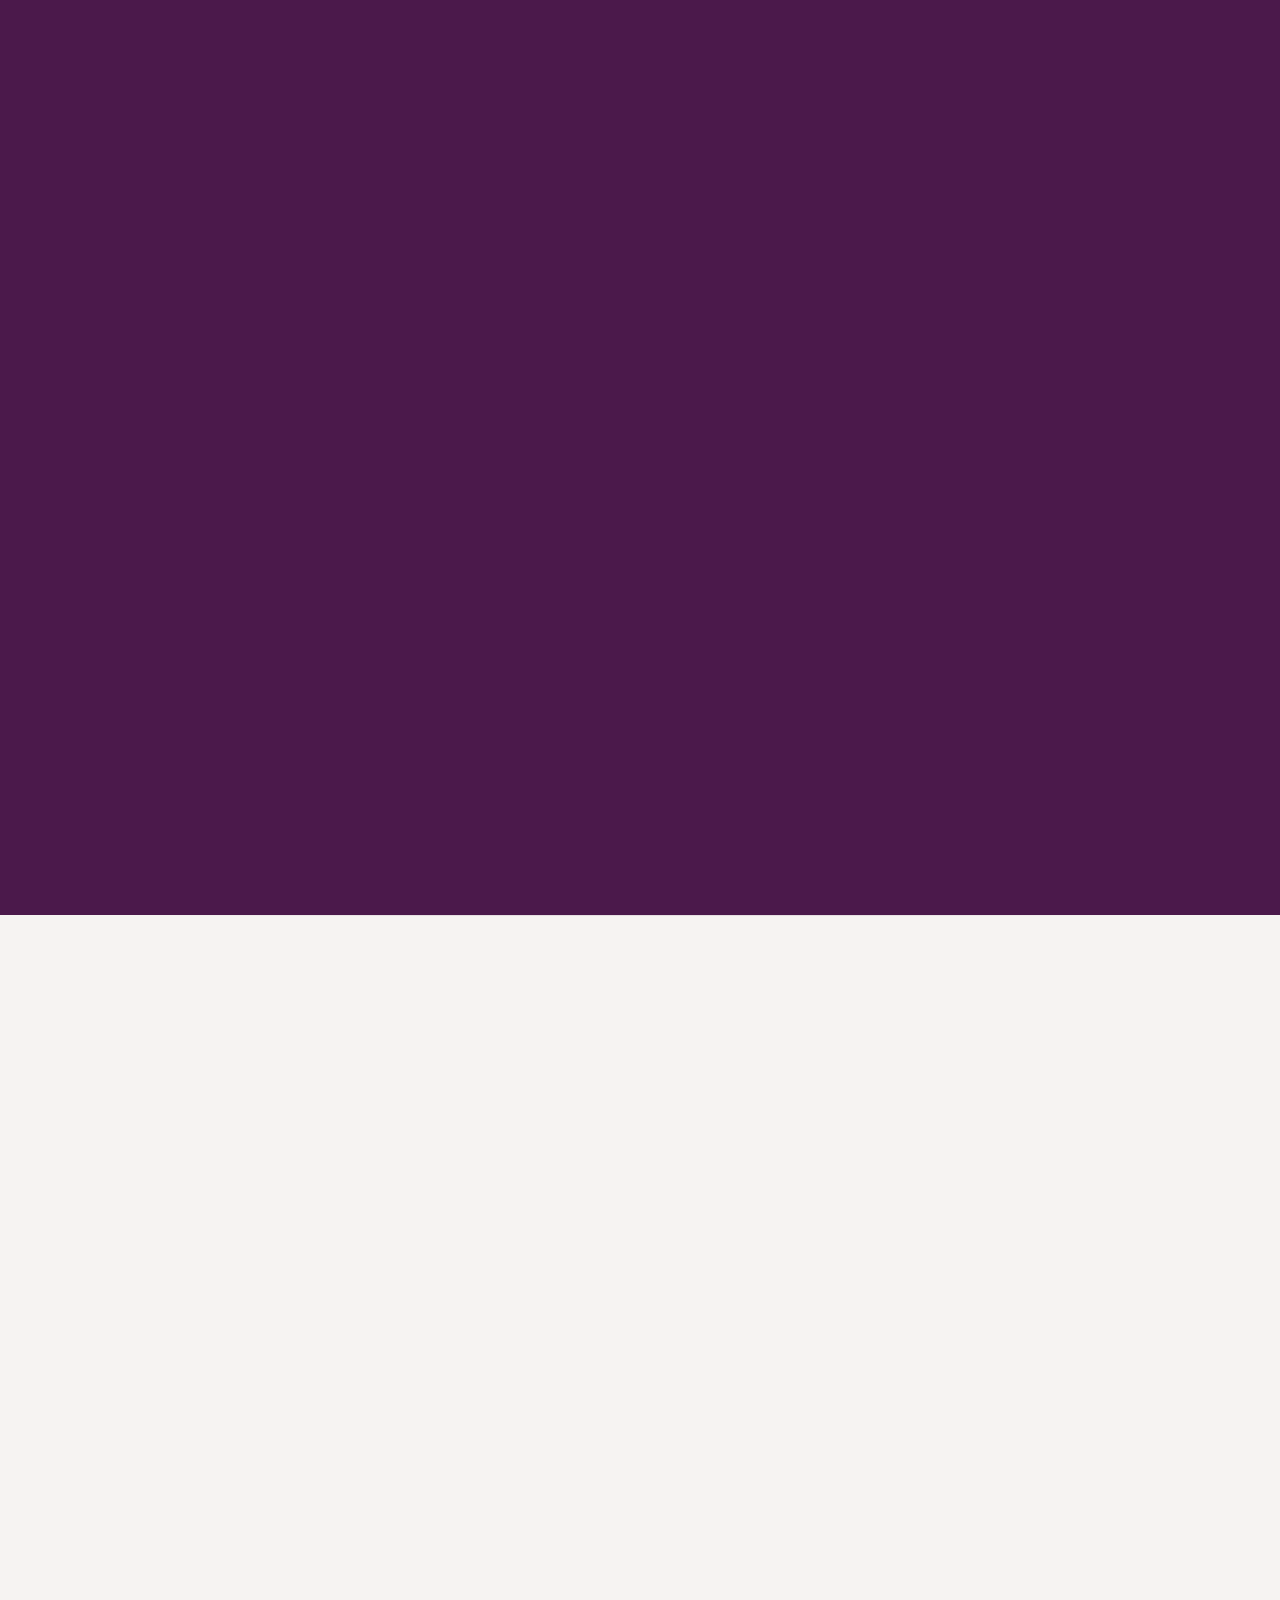
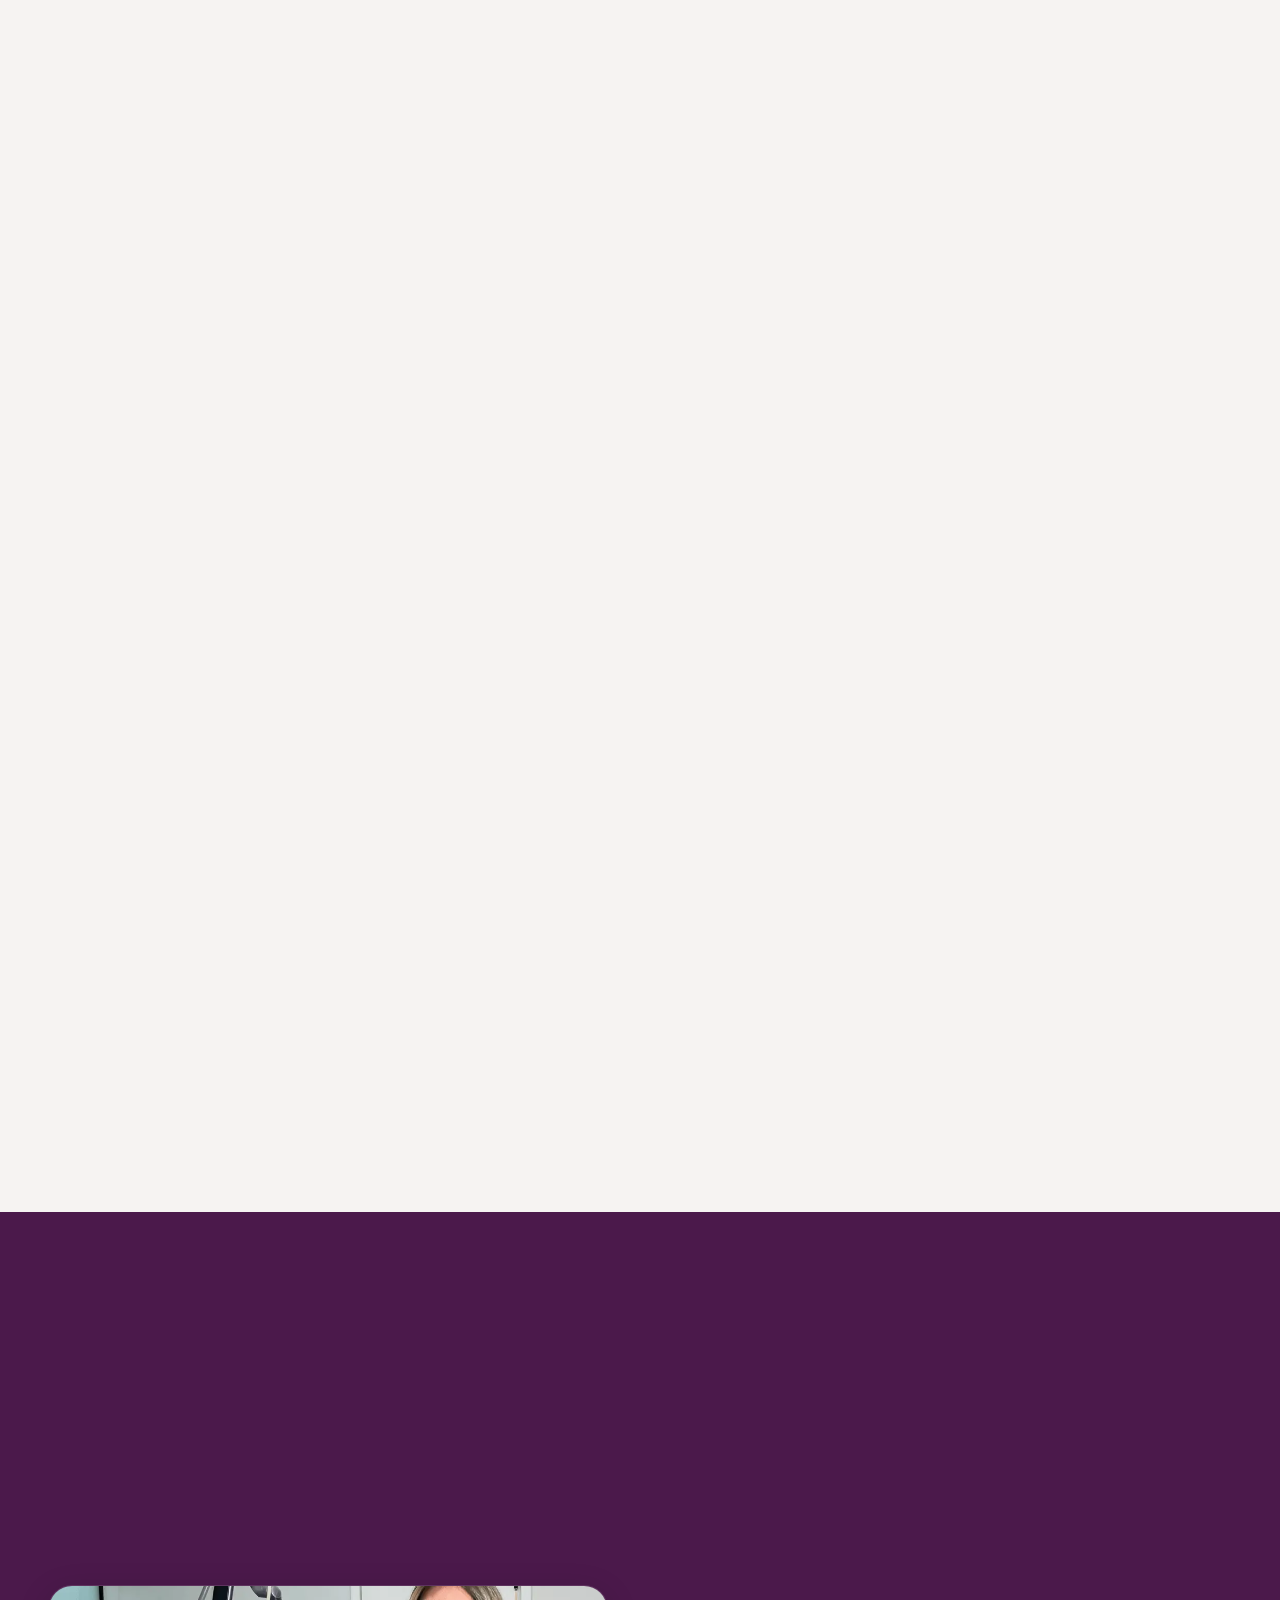
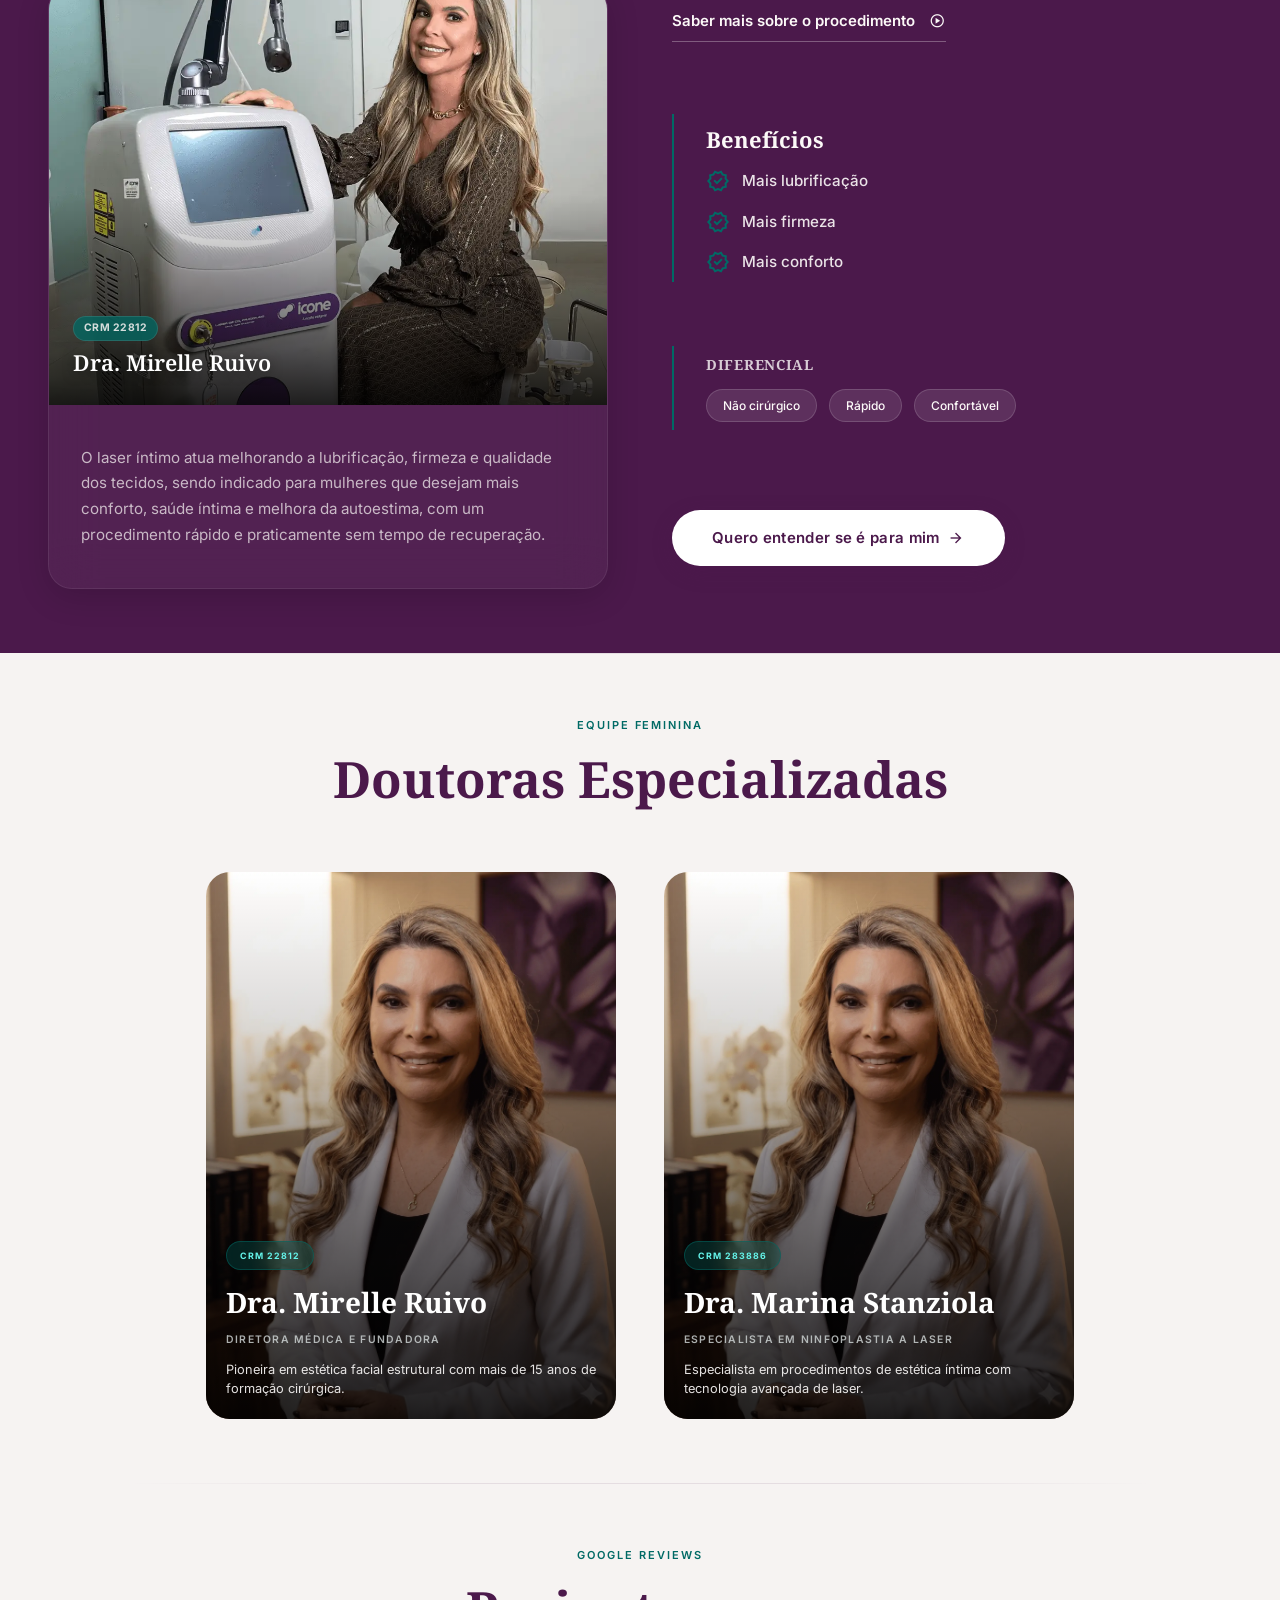
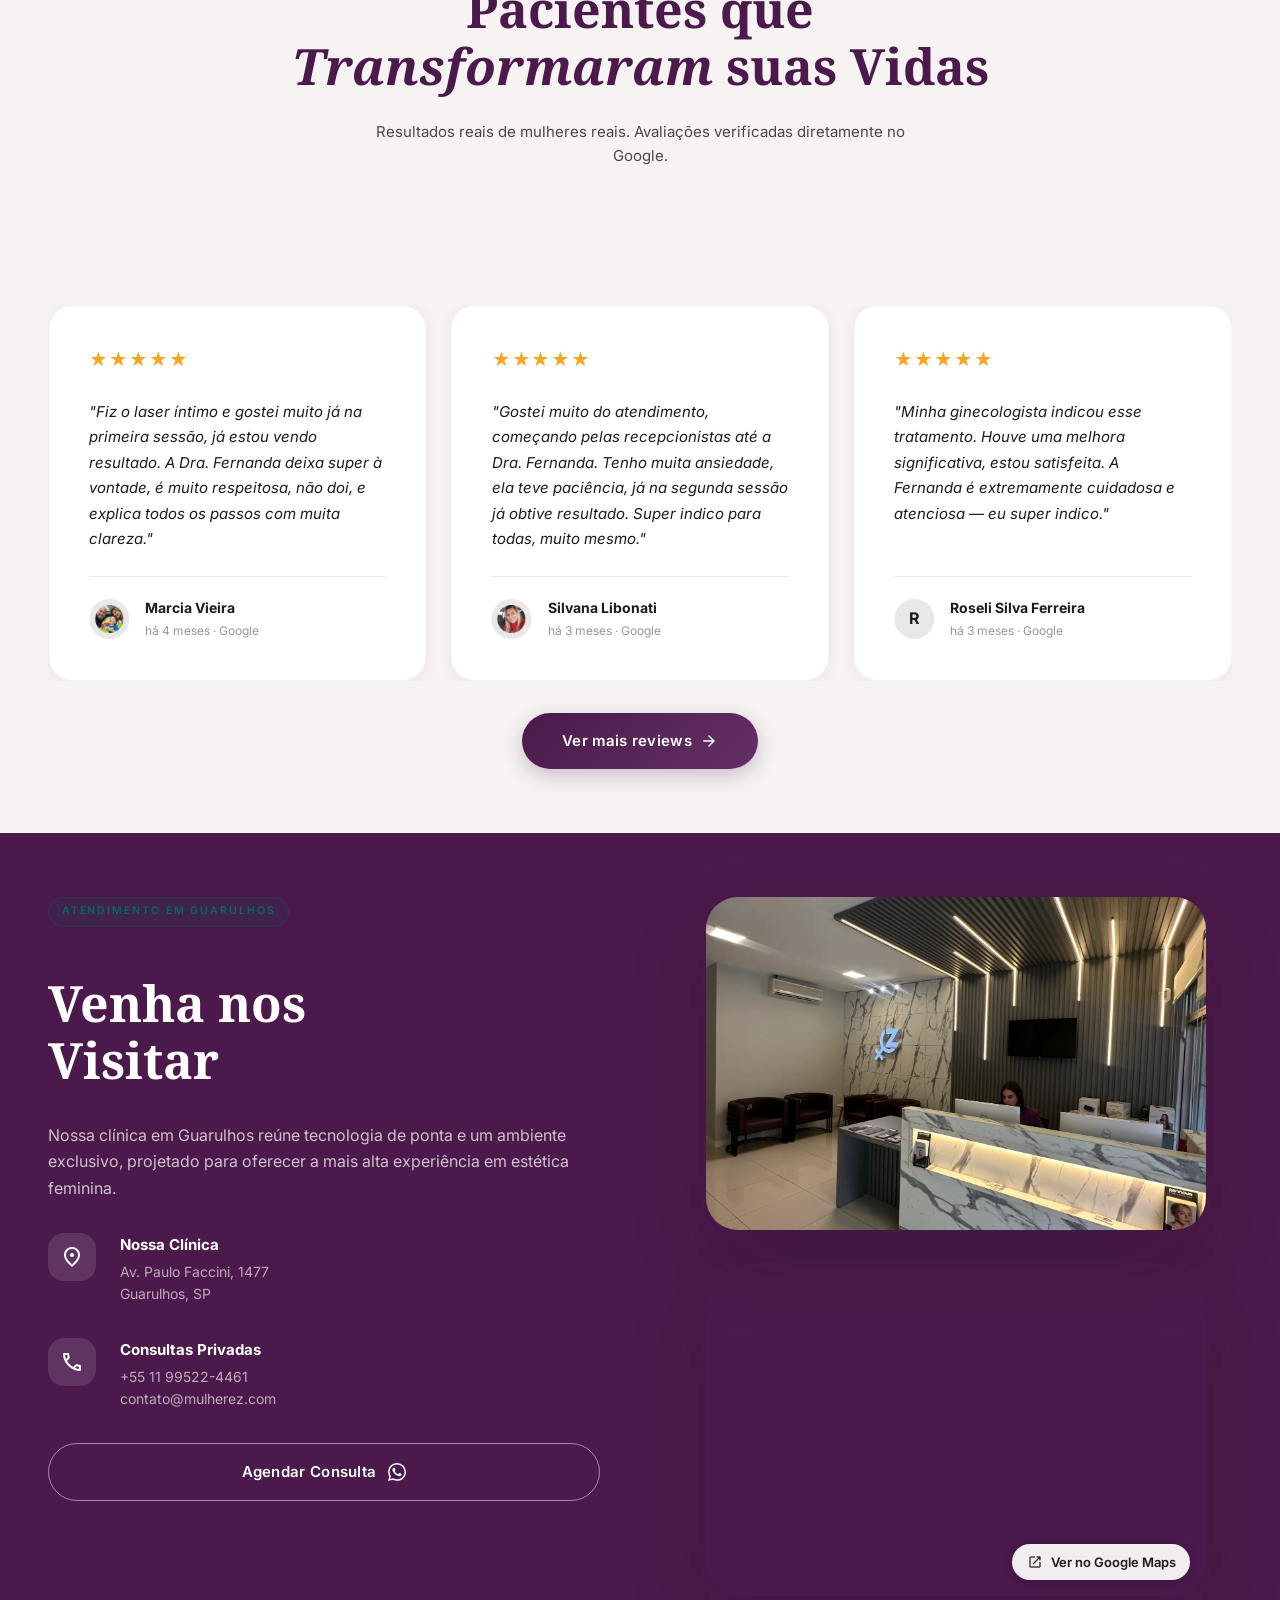
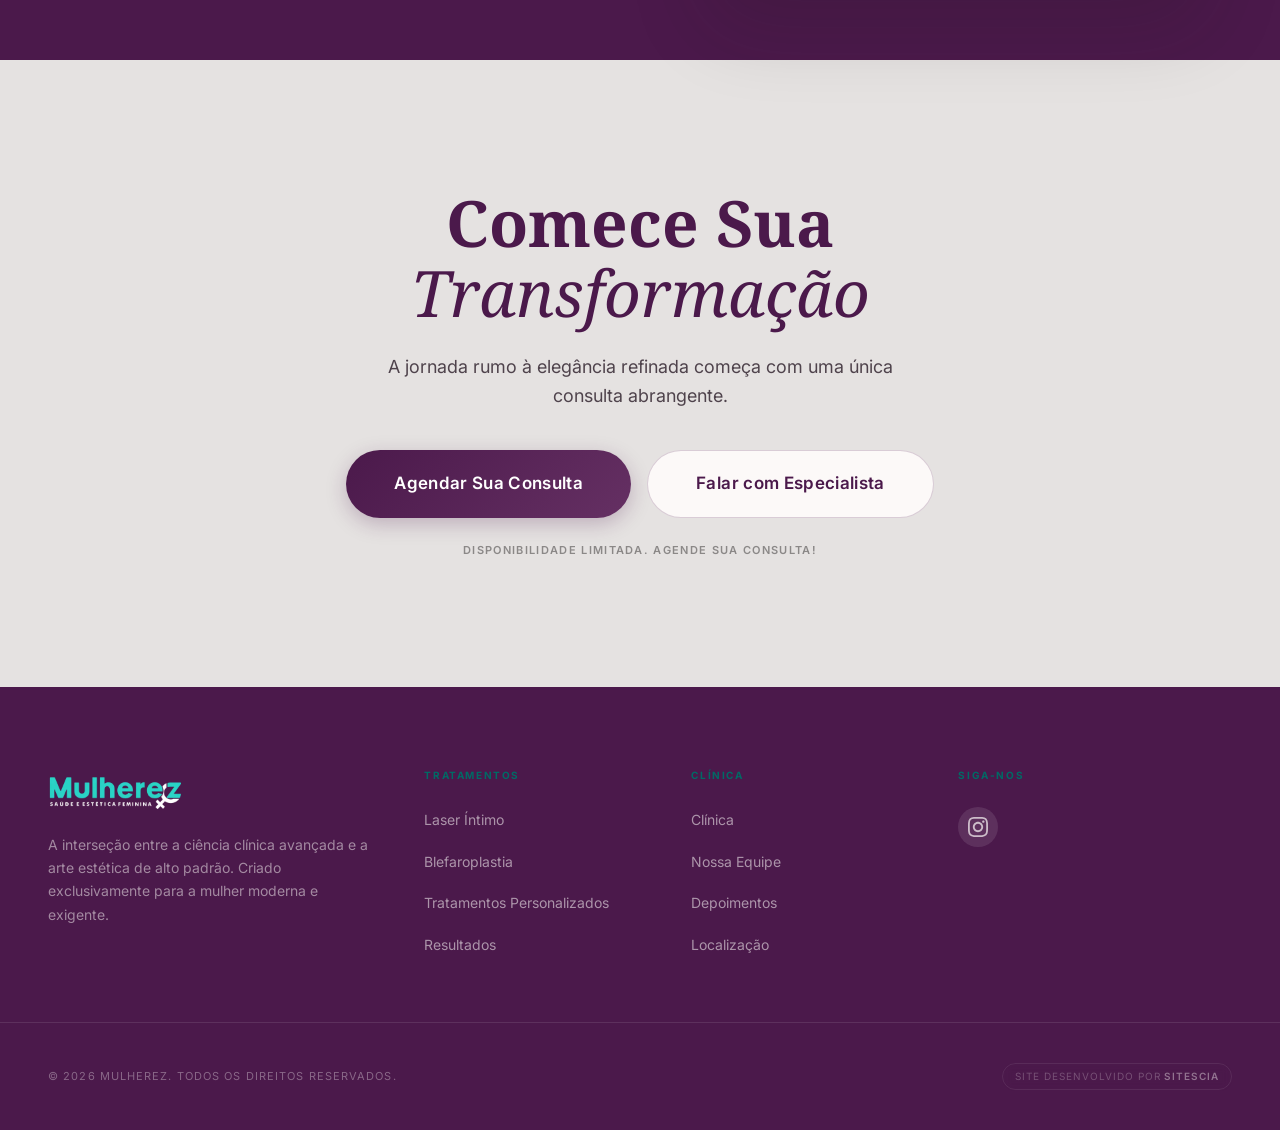
==== commit 28f40c6b: "ajustes finais v4" ====
--- a/mulherez/index.html
+++ b/mulherez/index.html
@@ -71,14 +71,22 @@
       background: var(--c-white) !important;
     }
 
-    .nav__links .nav__link:hover,
+    .nav__links .nav__link:hover {
+      color: var(--c-secondary-dim) !important;
+    }
+
     .nav__links .nav__link--active {
-      color: var(--c-secondary) !important;
+      color: var(--c-secondary-dim) !important;
     }
 
-    .nav__links .nav__link:hover::after,
+    .nav__links .nav__link:hover::after {
+      background: var(--c-secondary-dim) !important;
+      box-shadow: 0 0 8px rgba(68, 219, 210, 0.5);
+    }
+
     .nav__links .nav__link--active::after {
-      background: var(--c-secondary) !important;
+      background: var(--c-secondary-dim) !important;
+      box-shadow: 0 0 8px rgba(68, 219, 210, 0.5);
     }
 
     .nav__burger span {
@@ -161,6 +169,7 @@
         <a href="#results" class="nav__link nav__link--active">Ninfoplastia</a>
         <a href="#blefaroplastia" class="nav__link">Blefaroplastia</a>
         <a href="#laser-intimo" class="nav__link">Laser Íntimo</a>
+        <a href="#reviews" class="nav__link">Avaliações</a>
         <a href="#visit" class="nav__link">Localização</a>
       </div>
 
@@ -1763,7 +1772,7 @@
   <!-- ══════════════════════════════════════════
        VISIT THE ATELIER
   ══════════════════════════════════════════ -->
-  <section class="section visit" id="journal">
+  <section class="section visit" id="visit">
     <div class="container">
       <div class="visit__layout">
 
--- a/mulherez/styles.css
+++ b/mulherez/styles.css
@@ -388,10 +388,11 @@
   left: 0;
   height: 2px;
   width: 0%;
-  background: var(--gradient-brand);
+  background: linear-gradient(90deg, var(--c-secondary) 0%, var(--c-secondary-dim) 100%);
   z-index: 9998;
   transition: width 0.1s linear;
   will-change: width;
+  box-shadow: 0 0 12px rgba(68, 219, 210, 0.5);
 }
 
 /* ── CUSTOM CURSOR ──────────────────────────────────────────── */
@@ -1207,6 +1208,28 @@
 
 .card__body {
   padding-inline: var(--sp-2);
+  background: rgba(255, 255, 255, 0.08);
+  backdrop-filter: blur(12px);
+  -webkit-backdrop-filter: blur(12px);
+  border: 1px solid rgba(255, 255, 255, 0.15);
+  border-radius: var(--r-lg);
+  padding: var(--sp-5);
+  transition: all var(--t-base);
+}
+
+.card--treatment:hover .card__body {
+  background: rgba(255, 255, 255, 0.12);
+  border-color: rgba(255, 255, 255, 0.25);
+  box-shadow: 0 8px 32px rgba(75, 25, 75, 0.15);
+}
+
+/* Ativar efeito da setinha ao hovear o card */
+.card--treatment:hover .subtle-card-cta {
+  opacity: 1;
+}
+
+.card--treatment:hover .subtle-card-cta .material-symbols-outlined {
+  transform: translateX(4px);
 }
 
 .tag {
